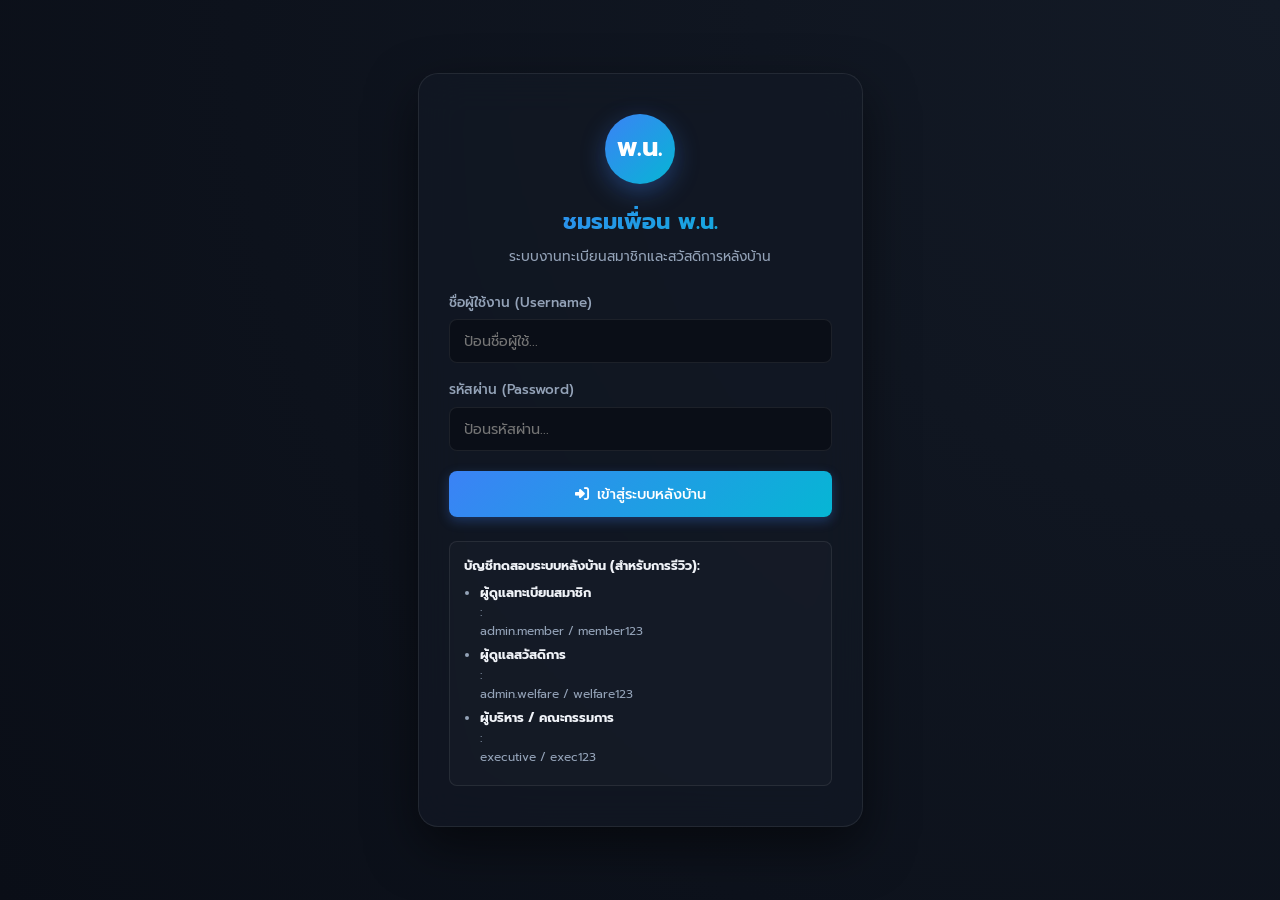
==== bncc_club_standalone.html @ 290a59bb "feat: เพิ่มไฟล์ HTML ระบบเดี่ยวแบบมัดรวมเบ็ดเสร็จ (bncc_club_standalone.html)" ====
<!DOCTYPE html>
<html lang="th">
<head>
    <meta charset="UTF-8">
    <meta name="viewport" content="width=device-width, initial-scale=1.0">
    <title>ระบบทะเบียนสมาชิกและสวัสดิการ - ชมรมเพื่อน พ.น.</title>
    <meta name="description" content="ระบบจัดการข้อมูลสมาชิก อาจารย์ การชำระค่าบำรุง และสวัสดิการกลาง ชมรมเพื่อน พ.น.">
    <!-- FontAwesome Icons -->
    <link rel="stylesheet" href="https://cdnjs.cloudflare.com/ajax/libs/font-awesome/6.4.0/css/all.min.css">
    <!-- CSS ของระบบ -->
    <style>
/* css/style.css */
/* ระบบการตกแต่งสไตล์สไตล์ Premium Dark-Theme (Glassmorphism) สำหรับชมรมเพื่อน พ.น. */

@import url('https://fonts.googleapis.com/css2?family=Outfit:wght@300;400;500;600;700&family=Prompt:wght@200;300;400;500;600;700&display=swap');

:root {
    /* จานสีหลัก */
    --bg-primary: #0a0e17;
    --bg-secondary: #131a26;
    --bg-tertiary: #1b2433;
    --bg-card: rgba(22, 30, 46, 0.7);
    --bg-card-hover: rgba(29, 40, 61, 0.85);
    
    --border-color: rgba(255, 255, 255, 0.08);
    --border-color-hover: rgba(255, 255, 255, 0.15);
    
    --text-primary: #f0f3f8;
    --text-secondary: #94a3b8;
    --text-muted: #64748b;
    
    --accent-blue: #3b82f6;
    --accent-cyan: #06b6d4;
    --accent-indigo: #6366f1;
    --accent-gradient: linear-gradient(135deg, #3b82f6 0%, #06b6d4 100%);
    
    /* สีของสถานะ */
    --status-active: #10b981;        /* เขียวเข้ม */
    --status-new: #06b6d4;           /* ฟ้าคราม */
    --status-grace: #f59e0b;          /* เหลืองส้ม */
    --status-suspended: #ef4444;      /* ส้มแดง */
    --status-terminated: #7f1d1d;     /* แดงเข้ม */
    --status-deceased: #6b7280;       /* เทา */
    
    /* ค่าพื้นฐาน */
    --sidebar-width: 260px;
    --header-height: 70px;
    --border-radius-sm: 8px;
    --border-radius-md: 14px;
    --border-radius-lg: 20px;
    --transition-speed: 0.25s;
    --box-shadow: 0 8px 32px 0 rgba(0, 0, 0, 0.37);
}

* {
    margin: 0;
    padding: 0;
    box-sizing: border-box;
}

body {
    font-family: 'Prompt', 'Outfit', -apple-system, BlinkMacSystemFont, "Segoe UI", Roboto, sans-serif;
    background-color: var(--bg-primary);
    color: var(--text-primary);
    min-height: 100vh;
    overflow-x: hidden;
    line-height: 1.6;
}

/* Scrollbar Styling */
::-webkit-scrollbar {
    width: 8px;
    height: 8px;
}
::-webkit-scrollbar-track {
    background: var(--bg-primary);
}
::-webkit-scrollbar-thumb {
    background: var(--bg-tertiary);
    border-radius: 4px;
}
::-webkit-scrollbar-thumb:hover {
    background: var(--accent-blue);
}

/* โครงสร้างเลย์เอาต์หลัก */
.app-container {
    display: flex;
    min-height: 100vh;
}

/* Sidebar แถบเมนูด้านซ้าย */
.sidebar {
    width: var(--sidebar-width);
    background-color: var(--bg-secondary);
    border-right: 1px solid var(--border-color);
    display: flex;
    flex-direction: column;
    position: fixed;
    height: 100vh;
    z-index: 100;
    transition: transform var(--transition-speed);
}

.sidebar-brand {
    padding: 24px 20px;
    display: flex;
    align-items: center;
    gap: 12px;
    border-bottom: 1px solid var(--border-color);
}

.sidebar-logo {
    width: 40px;
    height: 40px;
    background: var(--accent-gradient);
    border-radius: 50%;
    display: flex;
    align-items: center;
    justify-content: center;
    font-weight: bold;
    color: white;
    font-size: 1.2rem;
    box-shadow: 0 4px 12px rgba(59, 130, 246, 0.4);
}

.brand-text h2 {
    font-size: 1.1rem;
    font-weight: 700;
    background: var(--accent-gradient);
    -webkit-background-clip: text;
    -webkit-text-fill-color: transparent;
    letter-spacing: 0.5px;
}

.brand-text p {
    font-size: 0.75rem;
    color: var(--text-muted);
}

.sidebar-menu {
    list-style: none;
    padding: 20px 12px;
    display: flex;
    flex-direction: column;
    gap: 6px;
    flex-grow: 1;
    overflow-y: auto;
}

.menu-item a {
    display: flex;
    align-items: center;
    gap: 12px;
    padding: 12px 16px;
    color: var(--text-secondary);
    text-decoration: none;
    border-radius: var(--border-radius-sm);
    font-weight: 400;
    font-size: 0.95rem;
    transition: all var(--transition-speed);
}

.menu-item a:hover, .menu-item.active a {
    color: var(--text-primary);
    background-color: var(--bg-tertiary);
}

.menu-item.active a {
    background: rgba(59, 130, 246, 0.15);
    border-left: 4px solid var(--accent-blue);
    padding-left: 12px;
}

.menu-item i {
    font-size: 1.1rem;
    width: 20px;
    text-align: center;
}

/* ส่วนแสดงบทบาทผู้ใช้งานใน Sidebar */
.sidebar-user {
    padding: 20px;
    border-top: 1px solid var(--border-color);
    background-color: rgba(0, 0, 0, 0.15);
}

.user-role-badge {
    display: inline-block;
    padding: 4px 10px;
    border-radius: 20px;
    font-size: 0.75rem;
    font-weight: 600;
    background-color: var(--accent-indigo);
    color: white;
    margin-bottom: 8px;
}

.user-name {
    font-size: 0.85rem;
    font-weight: 500;
    color: var(--text-primary);
}

/* พื้นที่แสดงเนื้อหาหลักทางขวา */
.main-content {
    margin-left: var(--sidebar-width);
    flex-grow: 1;
    min-height: 100vh;
    display: flex;
    flex-direction: column;
    width: calc(100% - var(--sidebar-width));
}

/* Header แถบด้านบน */
.main-header {
    height: var(--header-height);
    background-color: rgba(19, 26, 38, 0.8);
    backdrop-filter: blur(12px);
    border-bottom: 1px solid var(--border-color);
    display: flex;
    align-items: center;
    justify-content: space-between;
    padding: 0 30px;
    position: sticky;
    top: 0;
    z-index: 90;
}

.header-title h1 {
    font-size: 1.3rem;
    font-weight: 600;
    color: var(--text-primary);
}

/* แถบควบคุมระบบสำหรับจำลองสถานการณ์ */
.header-controls {
    display: flex;
    align-items: center;
    gap: 16px;
}

.role-selector-wrapper, .date-traveler-wrapper {
    display: flex;
    align-items: center;
    gap: 8px;
    background-color: var(--bg-tertiary);
    padding: 6px 12px;
    border-radius: var(--border-radius-sm);
    border: 1px solid var(--border-color);
}

.role-selector-wrapper label, .date-traveler-wrapper label {
    font-size: 0.75rem;
    color: var(--text-secondary);
    font-weight: 500;
}

.select-role, .input-date {
    background-color: var(--bg-secondary);
    color: var(--text-primary);
    border: 1px solid var(--border-color);
    padding: 4px 8px;
    border-radius: 4px;
    font-family: inherit;
    font-size: 0.8rem;
    outline: none;
    cursor: pointer;
}

.select-role:focus, .input-date:focus {
    border-color: var(--accent-blue);
}

/* พื้นที่ส่วนงานหลัก (Dashboard, รายชื่อสมาชิก ฯลฯ) */
.content-wrapper {
    padding: 30px;
    flex-grow: 1;
    overflow-y: auto;
}

/* การซ่อน/แสดงหน้าแบบ SPA */
.page-view {
    display: none;
    animation: fadeIn 0.4s ease-out;
}

.page-view.active {
    display: block;
}

@keyframes fadeIn {
    from { opacity: 0; transform: translateY(8px); }
    to { opacity: 1; transform: translateY(0); }
}

/* ==========================================================================
   หน้า DASHBOARD & ตัวชี้วัดสำคัญ (STATS CARDS)
   ========================================================================== */
.stats-grid {
    display: grid;
    grid-template-columns: repeat(auto-fit, minmax(220px, 1fr));
    gap: 20px;
    margin-bottom: 30px;
}

.stat-card {
    background: var(--bg-card);
    border: 1px solid var(--border-color);
    border-radius: var(--border-radius-md);
    padding: 20px;
    display: flex;
    align-items: center;
    gap: 20px;
    transition: all var(--transition-speed);
}

.stat-card:hover {
    transform: translateY(-4px);
    border-color: var(--border-color-hover);
    background: var(--bg-card-hover);
    box-shadow: var(--box-shadow);
}

.stat-icon {
    width: 50px;
    height: 50px;
    border-radius: 12px;
    display: flex;
    align-items: center;
    justify-content: center;
    font-size: 1.5rem;
    color: white;
}

.stat-icon.blue { background: rgba(59, 130, 246, 0.2); color: var(--accent-blue); border: 1px solid rgba(59, 130, 246, 0.4); }
.stat-icon.green { background: rgba(16, 185, 129, 0.2); color: var(--status-active); border: 1px solid rgba(16, 185, 129, 0.4); }
.stat-icon.yellow { background: rgba(245, 158, 11, 0.2); color: var(--status-grace); border: 1px solid rgba(245, 158, 11, 0.4); }
.stat-icon.red { background: rgba(239, 68, 68, 0.2); color: var(--status-suspended); border: 1px solid rgba(239, 68, 68, 0.4); }
.stat-icon.purple { background: rgba(99, 102, 241, 0.2); color: var(--accent-indigo); border: 1px solid rgba(99, 102, 241, 0.4); }

.stat-info h3 {
    font-size: 0.85rem;
    color: var(--text-secondary);
    font-weight: 500;
}

.stat-number {
    font-size: 1.8rem;
    font-weight: 700;
    color: var(--text-primary);
    margin-top: 4px;
}

/* Dashboard Charts & Grid */
.dashboard-grid {
    display: grid;
    grid-template-columns: 2fr 1fr;
    gap: 30px;
    margin-bottom: 30px;
}

@media (max-width: 1024px) {
    .dashboard-grid {
        grid-template-columns: 1fr;
    }
}

.panel {
    background: var(--bg-card);
    border: 1px solid var(--border-color);
    border-radius: var(--border-radius-md);
    padding: 24px;
    position: relative;
    box-shadow: 0 4px 20px rgba(0,0,0,0.1);
}

.panel-header {
    display: flex;
    align-items: center;
    justify-content: space-between;
    margin-bottom: 20px;
    border-bottom: 1px solid var(--border-color);
    padding-bottom: 12px;
}

.panel-title {
    font-size: 1.1rem;
    font-weight: 600;
    color: var(--text-primary);
    display: flex;
    align-items: center;
    gap: 8px;
}

/* กราฟ SVG หรือแกลเลอรีความเคลื่อนไหวล่าสุด */
.chart-container {
    height: 250px;
    position: relative;
    display: flex;
    align-items: center;
    justify-content: center;
}

.alert-list {
    display: flex;
    flex-direction: column;
    gap: 12px;
}

.alert-item {
    background-color: var(--bg-tertiary);
    border-left: 4px solid var(--accent-blue);
    padding: 12px 16px;
    border-radius: 0 var(--border-radius-sm) var(--border-radius-sm) 0;
    display: flex;
    align-items: center;
    justify-content: space-between;
}

.alert-item.warning { border-left-color: var(--status-grace); }
.alert-item.danger { border-left-color: var(--status-suspended); }
.alert-item.success { border-left-color: var(--status-active); }

.alert-text h4 {
    font-size: 0.85rem;
    font-weight: 600;
    color: var(--text-primary);
}

.alert-text p {
    font-size: 0.75rem;
    color: var(--text-secondary);
}

.alert-action-btn {
    background-color: rgba(255, 255, 255, 0.05);
    border: 1px solid var(--border-color);
    color: var(--text-primary);
    padding: 4px 8px;
    border-radius: 4px;
    font-size: 0.75rem;
    cursor: pointer;
    transition: all 0.2s;
}

.alert-action-btn:hover {
    background-color: var(--accent-blue);
    border-color: var(--accent-blue);
}

/* ==========================================================================
   ตาราง รายการข้อมูลสมาชิก/อาจารย์ (DIRECTORY & GRID)
   ========================================================================== */
.action-bar {
    display: flex;
    align-items: center;
    justify-content: space-between;
    margin-bottom: 24px;
    gap: 16px;
    flex-wrap: wrap;
}

.search-filters {
    display: flex;
    align-items: center;
    gap: 12px;
    flex-grow: 1;
    max-width: 800px;
    flex-wrap: wrap;
}

.search-input-wrapper {
    position: relative;
    flex-grow: 1;
    min-width: 200px;
}

.search-input-wrapper i {
    position: absolute;
    left: 12px;
    top: 50%;
    transform: translateY(-50%);
    color: var(--text-muted);
}

.input-search {
    width: 100%;
    background-color: var(--bg-secondary);
    border: 1px solid var(--border-color);
    border-radius: var(--border-radius-sm);
    padding: 10px 12px 10px 36px;
    color: var(--text-primary);
    font-family: inherit;
    font-size: 0.9rem;
    outline: none;
    transition: border-color 0.2s;
}

.input-search:focus {
    border-color: var(--accent-blue);
}

.filter-select {
    background-color: var(--bg-secondary);
    border: 1px solid var(--border-color);
    border-radius: var(--border-radius-sm);
    padding: 10px 16px;
    color: var(--text-primary);
    font-family: inherit;
    font-size: 0.9rem;
    outline: none;
    cursor: pointer;
}

.filter-select:focus {
    border-color: var(--accent-blue);
}

.btn {
    display: inline-flex;
    align-items: center;
    gap: 8px;
    padding: 10px 20px;
    border-radius: var(--border-radius-sm);
    font-weight: 500;
    font-size: 0.9rem;
    border: none;
    cursor: pointer;
    transition: all 0.2s;
    font-family: inherit;
}

.btn-primary {
    background: var(--accent-gradient);
    color: white;
    box-shadow: 0 4px 12px rgba(59, 130, 246, 0.3);
}

.btn-primary:hover {
    transform: translateY(-2px);
    box-shadow: 0 6px 16px rgba(59, 130, 246, 0.45);
}

.btn-secondary {
    background-color: var(--bg-tertiary);
    color: var(--text-primary);
    border: 1px solid var(--border-color);
}

.btn-secondary:hover {
    background-color: rgba(255, 255, 255, 0.05);
    border-color: var(--border-color-hover);
}

.btn-success {
    background-color: var(--status-active);
    color: white;
}

.btn-success:hover {
    background-color: #059669;
}

/* สไตล์ตาราง (TABLE) */
.table-responsive {
    width: 100%;
    overflow-x: auto;
    background: var(--bg-card);
    border: 1px solid var(--border-color);
    border-radius: var(--border-radius-md);
}

.custom-table {
    width: 100%;
    border-collapse: collapse;
    text-align: left;
    font-size: 0.9rem;
}

.custom-table th {
    background-color: rgba(255, 255, 255, 0.02);
    border-bottom: 1.5px solid var(--border-color);
    padding: 14px 18px;
    font-weight: 600;
    color: var(--text-secondary);
}

.custom-table td {
    padding: 14px 18px;
    border-bottom: 1px solid var(--border-color);
    color: var(--text-primary);
    vertical-align: middle;
}

.custom-table tr:last-child td {
    border-bottom: none;
}

.custom-table tbody tr:hover {
    background-color: rgba(255, 255, 255, 0.02);
}

/* การตกแต่งสถานะของสมาชิก */
.badge {
    display: inline-flex;
    align-items: center;
    padding: 4px 12px;
    border-radius: 20px;
    font-size: 0.75rem;
    font-weight: 600;
}

.badge-active { background-color: rgba(16, 185, 129, 0.15); color: var(--status-active); border: 1px solid rgba(16, 185, 129, 0.3); }
.badge-active-new { background-color: rgba(6, 182, 212, 0.15); color: var(--status-new); border: 1px solid rgba(6, 182, 212, 0.3); }
.badge-grace { background-color: rgba(245, 158, 11, 0.15); color: var(--status-grace); border: 1px solid rgba(245, 158, 11, 0.3); }
.badge-suspended { background-color: rgba(239, 68, 68, 0.15); color: var(--status-suspended); border: 1px solid rgba(239, 68, 68, 0.3); }
.badge-terminated { background-color: rgba(127, 29, 29, 0.2); color: #fca5a5; border: 1px solid rgba(127, 29, 29, 0.4); }
.badge-deceased { background-color: rgba(107, 114, 128, 0.15); color: var(--status-deceased); border: 1px solid rgba(107, 114, 128, 0.3); }

/* รูปประจำตัวสมาชิก (Avatar) */
.member-avatar {
    width: 42px;
    height: 42px;
    border-radius: 50%;
    object-fit: cover;
    background-color: var(--bg-tertiary);
    border: 1px solid var(--border-color);
}

.avatar-placeholder {
    width: 42px;
    height: 42px;
    border-radius: 50%;
    background-color: var(--bg-tertiary);
    border: 1px solid var(--border-color);
    display: flex;
    align-items: center;
    justify-content: center;
    font-weight: bold;
    color: var(--accent-blue);
    font-size: 0.9rem;
}

.actions-cell {
    display: flex;
    gap: 8px;
}

.icon-btn {
    width: 32px;
    height: 32px;
    border-radius: 5px;
    border: 1px solid var(--border-color);
    background-color: var(--bg-tertiary);
    color: var(--text-primary);
    display: flex;
    align-items: center;
    justify-content: center;
    cursor: pointer;
    transition: all 0.2s;
}

.icon-btn:hover {
    background-color: var(--accent-blue);
    border-color: var(--accent-blue);
    color: white;
}

.icon-btn.delete:hover {
    background-color: var(--status-suspended);
    border-color: var(--status-suspended);
}

/* ==========================================================================
   ฟอร์มป้อนข้อมูล & ป๊อปอัพโมดอล (MODAL)
   ========================================================================== */
.modal-backdrop {
    position: fixed;
    top: 0;
    left: 0;
    width: 100%;
    height: 100%;
    background-color: rgba(0, 0, 0, 0.7);
    backdrop-filter: blur(4px);
    z-index: 1000;
    display: flex;
    align-items: center;
    justify-content: center;
    opacity: 0;
    pointer-events: none;
    transition: opacity 0.3s ease;
}

.modal-backdrop.show {
    opacity: 1;
    pointer-events: auto;
}

.modal-content {
    background-color: var(--bg-secondary);
    border: 1px solid var(--border-color);
    border-radius: var(--border-radius-lg);
    width: 100%;
    max-width: 680px;
    max-height: 90vh;
    overflow-y: auto;
    box-shadow: var(--box-shadow);
    transform: scale(0.9);
    transition: transform 0.3s cubic-bezier(0.34, 1.56, 0.64, 1);
}

.modal-backdrop.show .modal-content {
    transform: scale(1);
}

.modal-header {
    padding: 20px 24px;
    border-bottom: 1px solid var(--border-color);
    display: flex;
    align-items: center;
    justify-content: space-between;
}

.modal-header h3 {
    font-size: 1.15rem;
    font-weight: 600;
}

.modal-close {
    background: none;
    border: none;
    color: var(--text-secondary);
    font-size: 1.3rem;
    cursor: pointer;
    transition: color 0.2s;
}

.modal-close:hover {
    color: var(--text-primary);
}

.modal-body {
    padding: 24px;
}

.modal-footer {
    padding: 16px 24px;
    border-top: 1px solid var(--border-color);
    display: flex;
    justify-content: flex-end;
    gap: 12px;
}

/* สไตล์ระบบฟอร์ม (FORM GROUP) */
.form-grid {
    display: grid;
    grid-template-columns: repeat(2, 1fr);
    gap: 16px;
}

@media (max-width: 580px) {
    .form-grid {
        grid-template-columns: 1fr;
    }
}

.form-group {
    margin-bottom: 16px;
}

.form-group.full-width {
    grid-column: span 2;
}

@media (max-width: 580px) {
    .form-group.full-width {
        grid-column: span 1;
    }
}

.form-group label {
    display: block;
    font-size: 0.85rem;
    color: var(--text-secondary);
    margin-bottom: 6px;
    font-weight: 500;
}

.form-group label span {
    color: #ef4444;
}

.form-control {
    width: 100%;
    background-color: var(--bg-primary);
    border: 1px solid var(--border-color);
    border-radius: var(--border-radius-sm);
    padding: 10px 14px;
    color: var(--text-primary);
    font-family: inherit;
    font-size: 0.9rem;
    outline: none;
    transition: all 0.2s;
}

.form-control:focus {
    border-color: var(--accent-blue);
    box-shadow: 0 0 0 2px rgba(59, 130, 246, 0.25);
}

.form-control:disabled {
    background-color: rgba(255, 255, 255, 0.02);
    color: var(--text-muted);
    cursor: not-allowed;
}

/* ส่วนจำลองอัปโหลดรูปภาพ */
.photo-uploader {
    display: flex;
    align-items: center;
    gap: 16px;
    background-color: var(--bg-primary);
    border: 1px dashed var(--border-color);
    padding: 12px;
    border-radius: var(--border-radius-sm);
}

.photo-preview-box {
    width: 60px;
    height: 60px;
    border-radius: 8px;
    overflow: hidden;
    background-color: var(--bg-tertiary);
    border: 1px solid var(--border-color);
}

.photo-preview-box img {
    width: 100%;
    height: 100%;
    object-fit: cover;
}

.photo-preview-box i {
    display: flex;
    align-items: center;
    justify-content: center;
    height: 100%;
    color: var(--text-muted);
    font-size: 1.5rem;
}

/* ==========================================================================
   รายละเอียดสมาชิก (MEMBER DETAILS) & หน้าจัดการค่าบำรุง / สวัสดิการ
   ========================================================================== */
.profile-layout {
    display: grid;
    grid-template-columns: 1fr 2fr;
    gap: 30px;
}

@media (max-width: 768px) {
    .profile-layout {
        grid-template-columns: 1fr;
    }
}

.profile-sidebar {
    display: flex;
    flex-direction: column;
    align-items: center;
    text-align: center;
}

.profile-photo {
    width: 150px;
    height: 150px;
    border-radius: 50%;
    object-fit: cover;
    border: 4px solid var(--bg-tertiary);
    box-shadow: var(--box-shadow);
    margin-bottom: 20px;
}

.profile-photo-placeholder {
    width: 150px;
    height: 150px;
    border-radius: 50%;
    background: var(--bg-tertiary);
    border: 4px solid var(--bg-secondary);
    display: flex;
    align-items: center;
    justify-content: center;
    font-size: 3.5rem;
    font-weight: 700;
    color: var(--accent-blue);
    margin-bottom: 20px;
    box-shadow: var(--box-shadow);
}

.profile-name {
    font-size: 1.3rem;
    font-weight: 600;
    margin-bottom: 6px;
}

.profile-id {
    font-size: 0.85rem;
    color: var(--text-secondary);
    margin-bottom: 12px;
}

.detail-section {
    margin-bottom: 24px;
}

.detail-section-title {
    font-size: 0.95rem;
    font-weight: 600;
    color: var(--accent-blue);
    border-bottom: 1px solid var(--border-color);
    padding-bottom: 6px;
    margin-bottom: 14px;
}

.detail-grid {
    display: grid;
    grid-template-columns: repeat(2, 1fr);
    gap: 16px 24px;
}

@media (max-width: 480px) {
    .detail-grid {
        grid-template-columns: 1fr;
    }
}

.detail-item h4 {
    font-size: 0.8rem;
    color: var(--text-secondary);
    font-weight: 500;
    margin-bottom: 2px;
}

.detail-item p {
    font-size: 0.95rem;
    color: var(--text-primary);
}

/* ส่วนตัวเลือกตรวจสอบสิทธิ์สวัสดิการ (Real-time Checker Box) */
.eligibility-checker-box {
    background-color: rgba(59, 130, 246, 0.05);
    border: 1px solid rgba(59, 130, 246, 0.2);
    border-radius: var(--border-radius-md);
    padding: 20px;
    margin-top: 16px;
}

.checker-status-display {
    display: flex;
    align-items: center;
    gap: 12px;
    padding: 12px;
    border-radius: var(--border-radius-sm);
    margin-top: 14px;
    font-weight: 500;
}

.checker-status-display.eligible {
    background-color: rgba(16, 185, 129, 0.1);
    border: 1px solid rgba(16, 185, 129, 0.2);
    color: var(--status-active);
}

.checker-status-display.ineligible {
    background-color: rgba(239, 68, 68, 0.1);
    border: 1px solid rgba(239, 68, 68, 0.2);
    color: #fca5a5;
}

/* ==========================================================================
   แท็บหน้าจอและเครื่องพิมพ์ (TABS & PRINT STYLE)
   ========================================================================== */
.report-tabs {
    display: flex;
    gap: 10px;
    margin-bottom: 20px;
    border-bottom: 1px solid var(--border-color);
    padding-bottom: 8px;
}

.report-tab-btn {
    background: none;
    border: none;
    padding: 10px 20px;
    color: var(--text-secondary);
    font-family: inherit;
    font-weight: 500;
    cursor: pointer;
    border-bottom: 3px solid transparent;
    transition: all 0.2s;
}

.report-tab-btn:hover, .report-tab-btn.active {
    color: var(--text-primary);
}

.report-tab-btn.active {
    border-bottom-color: var(--accent-blue);
}

/* ส่วนตัวอย่างหน้ารายงานที่พร้อมพิมพ์ */
.report-preview-panel {
    background-color: white;
    color: #1e293b;
    border-radius: var(--border-radius-md);
    padding: 40px;
    margin-top: 20px;
    box-shadow: var(--box-shadow);
    display: none;
}

.report-preview-panel.show {
    display: block;
}

.report-header-print {
    text-align: center;
    margin-bottom: 30px;
    display: none;
}

.print-table {
    width: 100%;
    border-collapse: collapse;
    margin-top: 20px;
}

.print-table th {
    background-color: #f1f5f9;
    border: 1px solid #cbd5e1;
    color: #0f172a;
    padding: 10px;
    font-size: 0.85rem;
}

.print-table td {
    border: 1px solid #cbd5e1;
    color: #334155;
    padding: 10px;
    font-size: 0.85rem;
}

/* โลโก้ และข้อมูลผู้จัดการเอกสารการสแกน */
.db-actions-grid {
    display: grid;
    grid-template-columns: repeat(auto-fit, minmax(300px, 1fr));
    gap: 20px;
}

/* CSS สำหรับการพิมพ์รายงาน */
@media print {
    body {
        background-color: white !important;
        color: black !important;
    }
    
    .sidebar, .main-header, .action-bar, .report-tabs, .btn, .no-print {
        display: none !important;
    }
    
    .main-content {
        margin-left: 0 !important;
        width: 100% !important;
    }
    
    .content-wrapper {
        padding: 0 !important;
    }
    
    .report-preview-panel {
        display: block !important;
        box-shadow: none !important;
        padding: 0 !important;
        background: transparent !important;
    }
    
    .report-header-print {
        display: block !important;
    }
    
    .print-table th {
        background-color: #f1f5f9 !important;
        -webkit-print-color-adjust: exact;
        print-color-adjust: exact;
    }
}

/* ==========================================================================
   หน้าจอเข้าสู่ระบบหลัก (LOGIN OVERLAY STYLING)
   ========================================================================== */
.login-overlay {
    position: fixed;
    top: 0;
    left: 0;
    width: 100%;
    height: 100%;
    background: radial-gradient(circle at top right, #131a26, #0a0e17);
    display: flex;
    align-items: center;
    justify-content: center;
    z-index: 9999;
    padding: 20px;
    transition: opacity 0.3s ease;
}

.login-card {
    background: rgba(19, 26, 38, 0.65);
    backdrop-filter: blur(20px);
    -webkit-backdrop-filter: blur(20px);
    border: 1px solid rgba(255, 255, 255, 0.08);
    border-radius: var(--border-radius-lg);
    width: 100%;
    max-width: 445px;
    padding: 40px 30px;
    box-shadow: 0 20px 50px rgba(0, 0, 0, 0.5);
    text-align: center;
}

.login-logo {
    width: 70px;
    height: 70px;
    background: var(--accent-gradient);
    border-radius: 50%;
    display: flex;
    align-items: center;
    justify-content: center;
    font-weight: 700;
    color: white;
    font-size: 1.6rem;
    margin: 0 auto 20px auto;
    box-shadow: 0 8px 24px rgba(59, 130, 246, 0.35);
}

.login-card h2 {
    font-size: 1.4rem;
    font-weight: 700;
    margin-bottom: 6px;
    background: var(--accent-gradient);
    -webkit-background-clip: text;
    -webkit-text-fill-color: transparent;
}

.login-card p {
    font-size: 0.85rem;
    color: var(--text-secondary);
    margin-bottom: 24px;
}

.login-info-box {
    background: rgba(255, 255, 255, 0.02);
    border: 1px solid var(--border-color);
    border-radius: var(--border-radius-sm);
    padding: 14px;
    text-align: left;
    color: var(--text-secondary);
}

.login-info-box strong {
    font-size: 0.8rem;
    color: var(--text-primary);
    display: block;
}

.login-info-box ul {
    margin-top: 6px;
}

.login-info-box li {
    font-size: 0.75rem;
    margin-bottom: 4px;
}


</style>
</head>
<body>
    <!-- หน้าจอ Login แบบ Glassmorphism -->
    <div id="login-screen" class="login-overlay">
        <div class="login-card">
            <div class="login-logo">พ.น.</div>
            <h2>ชมรมเพื่อน พ.น.</h2>
            <p>ระบบงานทะเบียนสมาชิกและสวัสดิการหลังบ้าน</p>
            
            <form id="login-form">
                <div class="form-group" style="text-align: left;">
                    <label for="login-username">ชื่อผู้ใช้งาน (Username)</label>
                    <input type="text" id="login-username" class="form-control" placeholder="ป้อนชื่อผู้ใช้..." required>
                </div>
                <div class="form-group" style="text-align: left; margin-bottom: 20px;">
                    <label for="login-password">รหัสผ่าน (Password)</label>
                    <input type="password" id="login-password" class="form-control" placeholder="ป้อนรหัสผ่าน..." required>
                </div>
                <button type="submit" class="btn btn-primary" style="width: 100%; justify-content: center; padding: 12px;">
                    <i class="fa-solid fa-right-to-bracket"></i> เข้าสู่ระบบหลังบ้าน
                </button>
            </form>
            
            <div class="login-info-box" style="margin-top: 24px;">
                <strong>บัญชีทดสอบระบบหลังบ้าน (สำหรับการรีวิว):</strong>
                <ul style="padding-left:16px; margin-top:6px; font-size:0.75rem;">
                    <li><strong>ผู้ดูแลทะเบียนสมาชิก</strong>:<br>admin.member / member123</li>
                    <li><strong>ผู้ดูแลสวัสดิการ</strong>:<br>admin.welfare / welfare123</li>
                    <li><strong>ผู้บริหาร / คณะกรรมการ</strong>:<br>executive / exec123</li>
                </ul>
            </div>
        </div>
    </div>

    <!-- ส่วนเนื้อหาแอปหลัก (ซ่อนไว้ก่อน Login สำเร็จ) -->
    <div class="app-container" style="display: none;">
        <!-- แถบเมนูด้านซ้าย (Sidebar) -->
        <aside class="sidebar">
            <div class="sidebar-brand">
                <div class="sidebar-logo">พ.น.</div>
                <div class="brand-text">
                    <h2>เพื่อน พ.น.</h2>
                    <p>สวัสดิการ & ทะเบียนสมาชิก</p>
                </div>
            </div>
            
            <ul class="sidebar-menu">
                <li class="menu-item active" data-view="dashboard">
                    <a href="#dashboard"><i class="fa-solid fa-chart-pie"></i><span>แผงควบคุม (Dashboard)</span></a>
                </li>
                <li class="menu-item" data-view="members">
                    <a href="#members"><i class="fa-solid fa-users"></i><span>ทะเบียนสมาชิก</span></a>
                </li>
                <li class="menu-item" data-view="teachers">
                    <a href="#teachers"><i class="fa-solid fa-chalkboard-user"></i><span>ทะเบียนอาจารย์</span></a>
                </li>
                <li class="menu-item" data-view="fees">
                    <a href="#fees"><i class="fa-solid fa-hand-holding-dollar"></i><span>ระบบค่าบำรุงสมาชิก</span></a>
                </li>
                <li class="menu-item" data-view="welfare">
                    <a href="#welfare"><i class="fa-solid fa-heart-pulse"></i><span>ระบบสวัสดิการ</span></a>
                </li>
                <li class="menu-item" data-view="reports">
                    <a href="#reports"><i class="fa-solid fa-file-invoice-dollar"></i><span>รายงานประจำปี/พิมพ์</span></a>
                </li>
                <li class="menu-item" data-view="settings">
                    <a href="#settings"><i class="fa-solid fa-database"></i><span>ตั้งค่า & จัดการข้อมูล</span></a>
                </li>
            </ul>
            
            <!-- ส่วนแสดงบทบาทผู้ใช้งานใน Sidebar -->
            <div class="sidebar-user">
                <div class="user-role-badge" id="sidebar-role-badge">ผู้ดูแลทะเบียนสมาชิก</div>
                <div class="user-name" id="sidebar-user-name">คุณนารี ทะเบียนดี</div>
                <button id="btn-logout" class="btn" style="width: 100%; margin-top: 10px; padding: 6px; font-size: 0.75rem; justify-content: center; background: rgba(239, 68, 68, 0.15); border: 1px solid rgba(239, 68, 68, 0.3); color: #fca5a5; cursor: pointer; border-radius: 4px; display: inline-flex; align-items: center; gap: 6px; font-family: inherit;">
                    <i class="fa-solid fa-right-from-bracket"></i> ออกจากระบบ
                </button>
            </div>
        </aside>

        <!-- พื้นที่ส่วนเนื้อหาหลักทางขวา (Main Content) -->
        <main class="main-content">
            <!-- Header แถบด้านบน -->
            <header class="main-header">
                <div class="header-title">
                    <h1 id="header-view-title">แผงควบคุม (Dashboard)</h1>
                </div>
                
                <!-- แถบควบคุมสถานการณ์จำลองสำหรับการสาธิต -->
                <div class="header-controls">
                    <!-- จำลองปฏิทินย้อนเวลา/ข้ามเวลา -->
                    <div class="date-traveler-wrapper">
                        <label for="system-date-input"><i class="fa-solid fa-clock-rotate-left"></i> วันที่จำลอง:</label>
                        <input type="date" id="system-date-input" class="input-date" value="2026-06-22">
                    </div>
                    
                    <!-- เครื่องมือสลับบทบาท -->
                    <div class="role-selector-wrapper">
                        <label for="user-role-select"><i class="fa-solid fa-user-gear"></i> สิทธิ์ผู้ใช้:</label>
                        <select id="user-role-select" class="select-role">
                            <option value="member_admin">ผู้ดูแลทะเบียนสมาชิก</option>
                            <option value="welfare_admin">ผู้ดูแลสวัสดิการ</option>
                            <option value="executive">ผู้บริหาร/คณะกรรมการ</option>
                        </select>
                    </div>
                </div>
            </header>

            <!-- พื้นที่แสดงหน้าจอต่างๆ (Page Content Area) -->
            <div class="content-wrapper">
                
                <!-- ==================== หน้า 1: DASHBOARD ==================== -->
                <div id="view-dashboard" class="page-view active">
                    <!-- การ์ดตัวชี้วัดสรุปผล -->
                    <div class="stats-grid">
                        <div class="stat-card">
                            <div class="stat-icon blue"><i class="fa-solid fa-users"></i></div>
                            <div class="stat-info">
                                <h3>สมาชิกทั้งหมด</h3>
                                <div class="stat-number" id="stat-total-members">0</div>
                            </div>
                        </div>
                        <div class="stat-card">
                            <div class="stat-icon green"><i class="fa-solid fa-user-check"></i></div>
                            <div class="stat-info">
                                <h3>สมาชิกสถานะปกติ (Active)</h3>
                                <div class="stat-number" id="stat-active-members">0</div>
                            </div>
                        </div>
                        <div class="stat-card">
                            <div class="stat-icon yellow"><i class="fa-solid fa-user-clock"></i></div>
                            <div class="stat-info">
                                <h3>ค้างชำระ/Grace Period</h3>
                                <div class="stat-number" id="stat-grace-members">0</div>
                            </div>
                        </div>
                        <div class="stat-card">
                            <div class="stat-icon red"><i class="fa-solid fa-user-slash"></i></div>
                            <div class="stat-info">
                                <h3>ระงับสิทธิ์/สิ้นสภาพ</h3>
                                <div class="stat-number" id="stat-suspended-members">0</div>
                            </div>
                        </div>
                        <div class="stat-card">
                            <div class="stat-icon purple"><i class="fa-solid fa-hand-holding-heart"></i></div>
                            <div class="stat-info">
                                <h3>ยอดสวัสดิการสะสม (บาท)</h3>
                                <div class="stat-number" id="stat-total-welfare">0</div>
                            </div>
                        </div>
                    </div>

                    <div class="dashboard-grid">
                        <!-- ส่วนแสดงกราฟสถานะและการสรุปยอดเงินชำระค่าบำรุง -->
                        <div class="panel">
                            <div class="panel-header">
                                <h3 class="panel-title"><i class="fa-solid fa-chart-simple"></i> สถิติสมาชิกและโครงสร้างสมาคม</h3>
                            </div>
                            <div class="chart-container">
                                <!-- ใช้ภาพวาด SVG เอนจินสร้างแผนภูมิวงกลมแบบไดนามิก -->
                                <svg width="250" height="250" viewBox="0 0 250 250" id="dashboard-pie-chart" style="transform: rotate(-90deg); border-radius: 50%;">
                                    <!-- Dynamic elements will be inserted by JS -->
                                </svg>
                                <div style="margin-left: 20px; display: flex; flex-direction: column; gap: 8px; font-size: 0.85rem;" id="pie-chart-legend">
                                    <!-- Legend elements will be inserted by JS -->
                                </div>
                            </div>
                        </div>

                        <!-- แผงรายงานแจ้งเตือนเรื่องด่วนที่ระบบตรวจสอบพบ -->
                        <div class="panel">
                            <div class="panel-header">
                                <h3 class="panel-title"><i class="fa-solid fa-bell"></i> รายการแจ้งเตือนจากระบบอัตโนมัติ</h3>
                            </div>
                            <div class="alert-list" id="dashboard-alerts">
                                <!-- Alerts will be dynamically rendered here -->
                            </div>
                        </div>
                    </div>
                </div>

                <!-- ==================== หน้า 2: ทะเบียนสมาชิก ==================== -->
                <div id="view-members" class="page-view">
                    <div class="action-bar">
                        <div class="search-filters">
                            <div class="search-input-wrapper">
                                <i class="fa-solid fa-magnifying-glass"></i>
                                <input type="text" id="member-search-input" class="input-search" placeholder="ค้นหาโดย ชื่อ, นามสกุล, รหัสสมาชิก, หรือรุ่น...">
                            </div>
                            <select id="member-filter-status" class="filter-select">
                                <option value="all">ทุกสถานะสมาชิก</option>
                                <option value="active">Active</option>
                                <option value="active_new">Active New (สมาชิกใหม่)</option>
                                <option value="grace_period">Active (Grace Period)</option>
                                <option value="suspended">Suspended (ระงับสิทธิ์ชั่วคราว)</option>
                                <option value="terminated">Terminated (สิ้นสภาพสมาชิก)</option>
                                <option value="deceased">Deceased (ถึงแก่กรรม)</option>
                            </select>
                            <select id="member-filter-gen" class="filter-select">
                                <option value="all">ทุกรุ่นการศึกษา</option>
                                <!-- รุ่นจะแสดงตามที่มีข้อมูลสมาชิกจริง -->
                            </select>
                        </div>
                        <button class="btn btn-primary" id="btn-add-member" style="display: none;">
                            <i class="fa-solid fa-user-plus"></i> เพิ่มสมาชิกใหม่
                        </button>
                    </div>

                    <div class="table-responsive">
                        <table class="custom-table" id="members-table">
                            <thead>
                                <tr>
                                    <th>รูปถ่าย</th>
                                    <th>รหัสสมาชิก</th>
                                    <th>ชื่อ-นามสกุล (ชื่อเล่น)</th>
                                    <th>รุ่น พ.น.</th>
                                    <th>วันที่สมัคร</th>
                                    <th>วันครบต่ออายุ</th>
                                    <th>สถานะระบบ</th>
                                    <th>จัดการข้อมูล</th>
                                </tr>
                            </thead>
                            <tbody id="members-table-body">
                                <!-- ข้อมูลสมาชิกจะแสดงตรงนี้โดย JS -->
                            </tbody>
                        </table>
                    </div>
                </div>

                <!-- ==================== หน้า 3: ทะเบียนอาจารย์ ==================== -->
                <div id="view-teachers" class="page-view">
                    <div class="action-bar">
                        <div class="search-filters">
                            <div class="search-input-wrapper">
                                <i class="fa-solid fa-magnifying-glass"></i>
                                <input type="text" id="teacher-search-input" class="input-search" placeholder="ค้นหาชื่ออาจารย์...">
                            </div>
                            <select id="teacher-filter-status" class="filter-select">
                                <option value="all">ทุกสถานะ</option>
                                <option value="teaching">ปัจจุบันยังสอน</option>
                                <option value="retired">เกษียณอายุ</option>
                                <option value="deceased">ถึงแก่กรรม</option>
                            </select>
                        </div>
                        <button class="btn btn-primary" id="btn-add-teacher" style="display: none;">
                            <i class="fa-solid fa-plus"></i> เพิ่มข้อมูลอาจารย์
                        </button>
                    </div>

                    <div class="table-responsive">
                        <table class="custom-table" id="teachers-table">
                            <thead>
                                <tr>
                                    <th>รหัสอาจารย์</th>
                                    <th>ชื่อ-นามสกุล</th>
                                    <th>เบอร์โทรศัพท์</th>
                                    <th>ที่อยู่ติดต่อ</th>
                                    <th>สถานะ</th>
                                    <th>บันทึกเพิ่มเติม</th>
                                    <th>จัดการข้อมูล</th>
                                </tr>
                            </thead>
                            <tbody id="teachers-table-body">
                                <!-- ข้อมูลอาจารย์จะแสดงตรงนี้โดย JS -->
                            </tbody>
                        </table>
                    </div>
                </div>

                <!-- ==================== หน้า 4: ระบบชำระค่าบำรุงสมาชิก ==================== -->
                <div id="view-fees" class="page-view">
                    <div class="dashboard-grid" style="margin-bottom: 24px; grid-template-columns: 1fr 1fr;">
                        <div class="panel">
                            <div class="panel-header">
                                <h3 class="panel-title"><i class="fa-solid fa-circle-exclamation text-yellow"></i> สมาชิกค้างชำระค่าบำรุงประจำปี</h3>
                            </div>
                            <p style="font-size: 0.85rem; color: var(--text-secondary); margin-bottom: 12px;">รายชื่อสมาชิกที่เลยกำหนดรอบการต่ออายุ (ค้างชำระตั้งแต่ 1 วันขึ้นไป)</p>
                            <div style="max-height: 250px; overflow-y: auto;">
                                <table class="custom-table" style="font-size: 0.8rem;" id="unpaid-members-table">
                                    <thead>
                                        <tr>
                                            <th>รหัส</th>
                                            <th>ชื่อ-นามสกุล</th>
                                            <th>ครบกำหนดชำระ</th>
                                            <th>เกินกำหนด (วัน)</th>
                                            <th>การดำเนินการ</th>
                                        </tr>
                                    </thead>
                                    <tbody id="unpaid-members-body">
                                        <!-- ข้อมูลสมาชิกค้างชำระแสดงโดย JS -->
                                    </tbody>
                                </table>
                            </div>
                        </div>

                        <div class="panel">
                            <div class="panel-header">
                                <h3 class="panel-title"><i class="fa-solid fa-receipt"></i> ประวัติการชำระเงินล่าสุด</h3>
                            </div>
                            <p style="font-size: 0.85rem; color: var(--text-secondary); margin-bottom: 12px;">รายการชำระค่าบำรุงของสมาชิกในฐานข้อมูล</p>
                            <div style="max-height: 250px; overflow-y: auto;">
                                <table class="custom-table" style="font-size: 0.8rem;" id="payment-logs-table">
                                    <thead>
                                        <tr>
                                            <th>วันที่ชำระ</th>
                                            <th>รหัสสมาชิก</th>
                                            <th>ชื่อ-นามสกุล</th>
                                            <th>ปีงวดชำระ</th>
                                            <th>จำนวนเงิน</th>
                                            <th>ผู้บันทึก</th>
                                        </tr>
                                    </thead>
                                    <tbody id="payment-logs-body">
                                        <!-- ประวัติการชำระเงินแสดงโดย JS -->
                                    </tbody>
                                </table>
                            </div>
                        </div>
                    </div>

                    <!-- แผงการค้นหาสำหรับชำระเงินด่วน -->
                    <div class="panel">
                        <div class="panel-header">
                            <h3 class="panel-title"><i class="fa-solid fa-money-bill-transfer"></i> ค้นหาสมาชิกด่วนเพื่อทำรายการชำระเงิน</h3>
                        </div>
                        <div class="search-filters" style="margin-bottom: 16px;">
                            <div class="search-input-wrapper">
                                <i class="fa-solid fa-magnifying-glass"></i>
                                <input type="text" id="fee-member-search" class="input-search" placeholder="ค้นหาโดย ชื่อ, นามสกุล หรือ รหัสสมาชิกเพื่อบันทึกการชำระเงิน...">
                            </div>
                        </div>
                        <div class="table-responsive">
                            <table class="custom-table" id="fee-quick-pay-table">
                                <thead>
                                    <tr>
                                        <th>รหัสสมาชิก</th>
                                        <th>ชื่อ-นามสกุล</th>
                                        <th>รุ่น พ.น.</th>
                                        <th>วันชำระล่าสุด</th>
                                        <th>วันครบกำหนดต่ออายุ</th>
                                        <th>สถานะปัจจุบัน</th>
                                        <th>การดำเนินการ</th>
                                    </tr>
                                </thead>
                                <tbody id="fee-quick-pay-body">
                                    <!-- สมาชิกสำหรับการกดจ่ายเงินด่วนจะแสดงที่นี่ -->
                                </tbody>
                            </table>
                        </div>
                    </div>
                </div>

                <!-- ==================== หน้า 5: ระบบสวัสดิการสมาชิกและอาจารย์ ==================== -->
                <div id="view-welfare" class="page-view">
                    <!-- การจดทะเบียนสวัสดิการใหม่ -->
                    <div class="panel" style="margin-bottom: 30px;" id="welfare-claim-form-panel">
                        <div class="panel-header">
                            <h3 class="panel-title"><i class="fa-solid fa-heart-circle-plus"></i> บันทึกขออนุมัติจ่ายเงินสวัสดิการ (ทำเบิก)</h3>
                        </div>
                        
                        <!-- 1. ค้นหาและระบุผู้รับผลประโยชน์ -->
                        <div class="form-grid" style="margin-bottom: 20px;">
                            <div class="form-group">
                                <label for="welfare-search-recipient">1. ค้นหาผู้รับสวัสดิการ (สมาชิก / อาจารย์) <span>*</span></label>
                                <div class="search-input-wrapper" style="width: 100%;">
                                    <i class="fa-solid fa-magnifying-glass"></i>
                                    <input type="text" id="welfare-search-recipient" class="form-control" style="padding-left:36px;" placeholder="ป้อนชื่อสมาชิก หรือ อาจารย์เพื่อเลือกเบิกสวัสดิการ...">
                                </div>
                                <div id="welfare-search-results" style="display:none; position:absolute; z-index:99; background:var(--bg-tertiary); border:1px solid var(--border-color); width:calc(50% - 30px); max-height:180px; overflow-y:auto; border-radius:4px; box-shadow: var(--box-shadow);">
                                    <!-- ผลการค้นหาจะแสดงที่นี่เพื่อให้กดเลือก -->
                                </div>
                            </div>
                            
                            <!-- แสดงข้อมูลผู้เบิกสวัสดิการที่เลือกแล้ว -->
                            <div class="form-group">
                                <label>ข้อมูลผู้มีสิทธิ์ที่เลือก</label>
                                <div id="selected-recipient-card" style="background:var(--bg-tertiary); border:1px solid var(--border-color); padding:10px 16px; border-radius:var(--border-radius-sm); font-size:0.85rem; min-height:60px;">
                                    <span style="color:var(--text-muted);">ยังไม่ได้เลือกผู้ขอรับสวัสดิการ</span>
                                </div>
                            </div>
                        </div>

                        <!-- กล่องตรวจสอบสิทธิ์และสถานะการเคลมอัตโนมัติ (Welfare Engine Verification) -->
                        <div id="welfare-verification-panel" class="eligibility-checker-box" style="display:none; margin-bottom: 20px;">
                            <h4 style="font-size:0.9rem; font-weight:600;"><i class="fa-solid fa-shield-halved"></i> ผลการประเมินสิทธิ์และตรวจสอบประวัติจากระบบอัตโนมัติ:</h4>
                            
                            <div class="form-grid" style="margin-top: 12px; font-size: 0.85rem;">
                                <div class="form-group">
                                    <label for="welfare-type-select">2. เลือกประเภทสวัสดิการ <span>*</span></label>
                                    <select id="welfare-type-select" class="form-control">
                                        <!-- โหลดตัวเลือกตามประเภท สมาชิก/อาจารย์ -->
                                    </select>
                                </div>
                                <div class="form-group">
                                    <label>ตรวจสอบประวัติปฏิทินปีก่อนหน้า & วงเงินที่ใช้ได้</label>
                                    <div id="welfare-history-check-info" style="color:var(--text-secondary); margin-top:8px;">
                                        กรุณาเลือกประเภทสวัสดิการเพื่อตรวจสอบสิทธิ์
                                    </div>
                                </div>
                            </div>

                            <div id="welfare-verdict-display" class="checker-status-display">
                                <!-- ผลการประเมินอนุมัติสิทธิ์ (อนุมัติ / ไม่อนุมัติ) จะแสดงที่นี่ -->
                            </div>
                        </div>

                        <!-- 2. ใส่จำนวนเงินและยืนยันประวัติการทำเบิก -->
                        <div id="welfare-input-fields" style="display:none;">
                            <form id="welfare-claim-form">
                                <div class="form-grid">
                                    <div class="form-group">
                                        <label for="welfare-amount-input">จำนวนเงินทำเบิกจ่าย (บาท) <span>*</span></label>
                                        <input type="number" id="welfare-amount-input" class="form-control" required min="1" placeholder="ระบุจำนวนเงินที่ต้องการขอเบิก...">
                                        <small id="welfare-amount-hint" style="color:var(--accent-cyan); display:block; margin-top:4px; font-size:0.75rem;"></small>
                                    </div>
                                    <div class="form-group">
                                        <label for="welfare-claim-date">วันที่ยื่นเรื่อง / วันเกิดเหตุ <span>*</span></label>
                                        <input type="date" id="welfare-claim-date" class="form-control" required>
                                    </div>
                                    <div class="form-group full-width">
                                        <label for="welfare-details-input">รายละเอียดเพิ่มเติม / หมายเหตุภัยพิบัติหรือสาเหตุเจ็บป่วย <span>*</span></label>
                                        <textarea id="welfare-details-input" class="form-control" rows="2" required placeholder="เช่น พักรักษาตัวจากโรค... ณ โรงพยาบาล... หรือ บิดาถึงแก่กรรม ณ วัด..."></textarea>
                                    </div>
                                </div>
                                <div style="display:flex; justify-content:flex-end; gap:12px; margin-top:10px;">
                                    <button type="button" class="btn btn-secondary" id="welfare-form-cancel">ยกเลิก</button>
                                    <button type="submit" class="btn btn-success" id="welfare-form-submit">อนุมัติจ่ายและบันทึกรายการ</button>
                                </div>
                            </form>
                        </div>
                    </div>

                    <!-- รายการประวัติสวัสดิการที่ได้รับการจ่ายแล้วทั้งหมด -->
                    <div class="panel">
                        <div class="panel-header">
                            <h3 class="panel-title"><i class="fa-solid fa-clock-rotate-left"></i> ประวัติการเบิกจ่ายสวัสดิการทั้งหมด</h3>
                        </div>
                        <div class="search-filters" style="margin-bottom: 16px;">
                            <div class="search-input-wrapper">
                                <i class="fa-solid fa-magnifying-glass"></i>
                                <input type="text" id="welfare-log-search" class="input-search" placeholder="ค้นหาชื่อผู้ได้รับสวัสดิการในประวัติ...">
                            </div>
                            <select id="welfare-filter-type" class="filter-select">
                                <option value="all">ทุกประเภทสวัสดิการ</option>
                                <option value="member_deceased">สมาชิกถึงแก่กรรม</option>
                                <option value="family_deceased">ครอบครัวถึงแก่กรรม</option>
                                <option value="member_medical">สมาชิกเยี่ยมไข้</option>
                                <option value="teacher_deceased">อาจารย์ถึงแก่กรรม</option>
                                <option value="teacher_medical">อาจารย์เยี่ยมไข้</option>
                            </select>
                        </div>
                        <div class="table-responsive">
                            <table class="custom-table" id="welfare-logs-table">
                                <thead>
                                    <tr>
                                        <th>วันที่เบิกจ่าย</th>
                                        <th>ผู้รับสวัสดิการ</th>
                                        <th>ประเภทผู้รับ</th>
                                        <th>ประเภทสวัสดิการ</th>
                                        <th>จำนวนเงินที่จ่าย (บาท)</th>
                                        <th>รายละเอียด / เหตุผล</th>
                                        <th>ผู้ดำเนินการ</th>
                                        <th class="no-print">การจัดการ</th>
                                    </tr>
                                </thead>
                                <tbody id="welfare-logs-body">
                                    <!-- ข้อมูลประวัติการจ่ายสวัสดิการจะแสดงโดย JS -->
                                </tbody>
                            </table>
                        </div>
                    </div>
                </div>

                <!-- ==================== หน้า 6: รายงานประจำเดือน/ปี (PRINT/EXPORT) ==================== -->
                <div id="view-reports" class="page-view">
                    <div class="report-tabs no-print">
                        <button class="report-tab-btn active" data-report="member_registry">รายงานทะเบียนสมาชิก</button>
                        <button class="report-tab-btn" data-report="teacher_registry">รายงานทะเบียนอาจารย์</button>
                        <button class="report-tab-btn" data-report="maintenance_fees">รายงานค่าบำรุงประจำปี</button>
                        <button class="report-tab-btn" data-report="welfare_summary">รายงานการจ่ายสวัสดิการ</button>
                    </div>

                    <div class="action-bar no-print">
                        <div class="search-filters" id="report-controls-container">
                            <!-- ตัวกรองรายงานแบบเลือกจะปรับแต่งตามแท็บรายงานที่คลิกอยู่ -->
                        </div>
                        <button class="btn btn-primary" onclick="window.print();">
                            <i class="fa-solid fa-print"></i> พิมพ์รายงานนี้ (Print/PDF)
                        </button>
                    </div>

                    <!-- พื้นที่ตัวอย่างรายงานสำหรับการพิมพ์ (Report Print Preview Area) -->
                    <div class="report-preview-panel show" id="report-print-area">
                        <!-- โครงสร้างหัวข้อรายงานสำหรับสั่งพิมพ์ -->
                        <div class="report-header-print">
                            <h2 style="font-weight:700; font-size:1.4rem;">ชมรมเพื่อน พ.น. (ระบบงานทะเบียนและสวัสดิการ)</h2>
                            <h3 id="report-print-title" style="font-weight:600; font-size:1.15rem; margin-top:5px;">รายงานสรุปข้อมูลสมาชิก</h3>
                            <p style="font-size:0.8rem; color:#64748b; margin-top:4px;">วันที่พิมพ์ข้อมูลเอกสาร: <span id="report-print-date">22 มิถุนายน 2569</span></p>
                        </div>
                        
                        <!-- ตารางแสดงข้อมูลจริงที่จะถูกแสดงผลตามฟิลเตอร์รายงานและสั่งพิมพ์ได้ทันที -->
                        <div id="report-preview-content">
                            <!-- Dynamic report tables go here -->
                        </div>
                    </div>
                </div>

                <!-- ==================== หน้า 7: หน้าตั้งค่าและจัดการข้อมูล ==================== -->
                <div id="view-settings" class="page-view">
                    <div class="db-actions-grid">
                        <!-- ส่วนของระบบ Google Cloud Sync Integration (จำลองตามข้อ 5 เทคโนโลยีที่ใช้) -->
                        <div class="panel">
                            <div class="panel-header">
                                <h3 class="panel-title"><i class="fa-brands fa-google-drive text-blue"></i> การเชื่อมโยง Google Sheets / Cloud API</h3>
                            </div>
                            <p style="font-size: 0.85rem; color: var(--text-secondary); margin-bottom: 16px;">
                                ระบบสถาปัตยกรรมทำงานบนคลาวด์โดยมี <strong>Google Sheets เป็นฐานข้อมูลหลัก</strong> และประมวลผลผ่าน Apps Script คุณสามารถคัดลอกไฟล์สำรองข้อมูลดิบ (JSON Database) ไปทดสอบหรืออัปเดตเข้าระบบฐานข้อมูลคลาวด์ได้ที่นี่
                            </p>
                            
                            <div class="form-group">
                                <label for="db-raw-json">ฐานข้อมูลดิบในปัจจุบัน (RAW JSON Database)</label>
                                <textarea id="db-raw-json" class="form-control" style="font-family: monospace; font-size:0.75rem; background-color:var(--bg-primary);" rows="10" readonly></textarea>
                            </div>
                            
                            <div style="display:flex; gap:10px; flex-wrap:wrap; margin-top:12px;">
                                <button class="btn btn-secondary" id="btn-export-db">
                                    <i class="fa-solid fa-file-export"></i> ส่งออกข้อมูลดิบ
                                </button>
                                <button class="btn btn-secondary" id="btn-import-db">
                                    <i class="fa-solid fa-file-import"></i> นำเข้าข้อมูลดิบ (จาก JSON)
                                </button>
                                <button class="btn btn-secondary" id="btn-reset-db" style="background-color:rgba(239, 68, 68, 0.1); border-color:rgba(239, 68, 68, 0.2); color:#fca5a5;">
                                    <i class="fa-solid fa-trash-arrow-up"></i> ล้างข้อมูลกลับเป็นค่าเริ่มต้น
                                </button>
                            </div>
                        </div>

                        <!-- คำแนะนำสถาปัตยกรรมการต่อเข้าระบบ Google Sheets (Developer Guide) -->
                        <div class="panel">
                            <div class="panel-header">
                                <h3 class="panel-title"><i class="fa-solid fa-code"></i> สรุปขั้นตอนสำหรับผู้พัฒนาระบบ (Developer Info)</h3>
                            </div>
                            <div style="font-size:0.85rem; color:var(--text-secondary); display:flex; flex-direction:column; gap:12px;">
                                <p>
                                    ในระบบการใช้งานจริง คุณสามารถผูกฟังก์ชัน JavaScript เหล่านี้ไปยัง Google Apps Script (GAS) โดยใช้ Web App API:
                                </p>
                                <ol style="padding-left:18px; display:flex; flex-direction:column; gap:6px;">
                                    <li>นำเข้าไลบรารีสคริปต์นี้ไปยังโครงการ Google Apps Script</li>
                                    <li>เขียนฟังก์ชัน <code>doGet(e)</code> และ <code>doPost(e)</code> เพื่อเปิด API endpoint บน Google Cloud</li>
                                    <li>เชื่อมโยงตารางข้อมูลของ Google Sheets กับ JSON ในเครื่องของเบราว์เซอร์ โดยการเขียนคำสั่งอ่าน-เขียนข้อมูลเซลล์ของชีต เช่น <code>SpreadsheetApp.getActiveSpreadsheet().getSheetByName("members")</code></li>
                                    <li>ระบบทะเบียนสมาชิกและสวัสดิการนี้จะส่งคำขอ fetch ไปยังปลายทาง GAS เพื่อให้ผู้ใช้งานทุกคนเข้าข้อมูลพร้อมกันเรียลไทม์</li>
                                </ol>
                                <div style="background:var(--bg-primary); padding:10px; border-radius:6px; border:1px solid var(--border-color); font-size:0.75rem;">
                                    <strong style="color:var(--accent-cyan);"><i class="fa-solid fa-lightbulb"></i> ข้อดีของการทำงานบน Cloud (Serverless):</strong><br>
                                    ไม่ต้องจัดเตรียมเซิร์ฟเวอร์, ประหยัดค่าใช้จ่าย, มีประวัติการทำงานย้อนหลังผ่าน Google Drive, และบำรุงรักษาโดยคณะกรรมการได้ง่ายด้วยตนเอง
                                </div>
                            </div>
                        </div>
                    </div>
                </div>

            </div>
        </main>
    </div>

    <!-- ==========================================================================
       ป๊อปอัพฟอร์มแก้ไขข้อมูลและดูรายละเอียด (MODALS & POPUPS)
       ========================================================================== -->

    <!-- 1. โมดอลเพิ่ม/แก้ไขสมาชิก (Member Add/Edit Modal) -->
    <div id="modal-member-form" class="modal-backdrop">
        <div class="modal-content">
            <div class="modal-header">
                <h3 id="member-modal-title">เพิ่มสมาชิกใหม่</h3>
                <button class="modal-close" onclick="closeModal('modal-member-form')">&times;</button>
            </div>
            <form id="member-form">
                <input type="hidden" id="member-form-id-hidden">
                <input type="hidden" id="member-form-mode" value="add"> <!-- add หรือ edit -->
                
                <div class="modal-body">
                    <div class="form-grid">
                        <div class="form-group full-width">
                            <label>รูปถ่ายสมาชิก</label>
                            <div class="photo-uploader">
                                <div class="photo-preview-box" id="member-photo-preview">
                                    <i class="fa-solid fa-user"></i>
                                </div>
                                <div style="flex-grow: 1;">
                                    <input type="file" id="member-photo-input" accept="image/*" class="form-control" style="font-size:0.75rem;">
                                    <small style="color:var(--text-muted); display:block; margin-top:4px;">เลือกไฟล์รูปถ่ายขนาดสี่เหลี่ยมจตุรัส (ระบบจะบันทึกเป็น Base64)</small>
                                </div>
                            </div>
                        </div>
                        
                        <div class="form-group">
                            <label for="member-input-id">รหัสสมาชิก <span>*</span></label>
                            <input type="text" id="member-input-id" class="form-control" required placeholder="เช่น M69003 (M + รุ่น + ลำดับ)">
                        </div>
                        <div class="form-group">
                            <label for="member-input-gen">รุ่น พ.น. <span>*</span></label>
                            <input type="number" id="member-input-gen" class="form-control" required min="1" max="150" placeholder="เช่น 69">
                        </div>
                        
                        <div class="form-group">
                            <label for="member-input-name">ชื่อ-นามสกุล <span>*</span></label>
                            <input type="text" id="member-input-name" class="form-control" required placeholder="นาย/นาง/นางสาว...">
                        </div>
                        <div class="form-group">
                            <label for="member-input-nickname">ชื่อเล่น <span>*</span></label>
                            <input type="text" id="member-input-nickname" class="form-control" required placeholder="ชื่อเรียกเล่น...">
                        </div>
                        
                        <div class="form-group">
                            <label for="member-input-apply-date">วันที่สมัครเข้าชมรม <span>*</span></label>
                            <input type="date" id="member-input-apply-date" class="form-control" required>
                        </div>
                        <div class="form-group">
                            <label for="member-input-birth-date">วัน/เดือน/ปี เกิด <span>*</span></label>
                            <input type="date" id="member-input-birth-date" class="form-control" required>
                        </div>
                        
                        <div class="form-group">
                            <label for="member-input-phone">เบอร์โทรศัพท์ <span>*</span></label>
                            <input type="text" id="member-input-phone" class="form-control" required placeholder="เช่น 081-234-5678">
                        </div>
                        <div class="form-group">
                            <label for="member-input-line">Line ID</label>
                            <input type="text" id="member-input-line" class="form-control" placeholder="ไอดีไลน์...">
                        </div>
                        
                        <div class="form-group">
                            <label for="member-input-facebook">Facebook</label>
                            <input type="text" id="member-input-facebook" class="form-control" placeholder="ชื่อเฟซบุ๊ก...">
                        </div>
                        <div class="form-group">
                            <label for="member-input-occupation">อาชีพปัจจุบัน</label>
                            <input type="text" id="member-input-occupation" class="form-control" placeholder="ระบุอาชีพปัจจุบัน...">
                        </div>
                        
                        <div class="form-group full-width">
                            <label for="member-input-address">ที่อยู่ปัจจุบันสำหรับการจัดส่งเอกสาร</label>
                            <textarea id="member-input-address" class="form-control" rows="2" placeholder="เลขที่ ถนน แขวง เขต จังหวัด รหัสไปรษณีย์..."></textarea>
                        </div>

                        <!-- รายละเอียดการศึกษา -->
                        <div class="form-group">
                            <label for="member-input-edu-faculty">คณะ / สาขาวิชาที่เรียน</label>
                            <input type="text" id="member-input-edu-faculty" class="form-control" placeholder="เช่น คณะวิศวกรรมศาสตร์ สาขาคอมพิวเตอร์">
                        </div>
                        <div class="form-group">
                            <label for="member-input-last-payment">วันที่จ่ายค่าบำรุงล่าสุด <span>*</span></label>
                            <input type="date" id="member-input-last-payment" class="form-control" required>
                        </div>
                        
                        <!-- ผู้ติดต่อกรณีฉุกเฉิน -->
                        <div class="form-group">
                            <label for="member-input-emergency-name">ชื่อผู้ติดต่อกรณีฉุกเฉิน <span>*</span></label>
                            <input type="text" id="member-input-emergency-name" class="form-control" required placeholder="ชื่อ-นามสกุล...">
                        </div>
                        <div class="form-group">
                            <label for="member-input-emergency-rel">ความสัมพันธ์ <span>*</span></label>
                            <input type="text" id="member-input-emergency-rel" class="form-control" required placeholder="เช่น บิดา, มารดา, บุตร, คู่สมรส">
                        </div>
                        <div class="form-group">
                            <label for="member-input-emergency-phone">เบอร์ติดต่อกรณีฉุกเฉิน <span>*</span></label>
                            <input type="text" id="member-input-emergency-phone" class="form-control" required placeholder="เบอร์โทรศัพท์...">
                        </div>
                        
                        <div class="form-group" style="display:flex; align-items:center; margin-top:28px;">
                            <label style="display:flex; align-items:center; gap:8px; cursor:pointer;">
                                <input type="checkbox" id="member-input-reapplied" style="width:18px; height:18px;">
                                <span>เป็นสมาชิกสมัครใหม่หลังสิ้นสภาพ (เงื่อนไขรอสิทธิ์ 30 วัน)</span>
                            </label>
                        </div>
                    </div>
                </div>
                <div class="modal-footer">
                    <button type="button" class="btn btn-secondary" onclick="closeModal('modal-member-form')">ยกเลิก</button>
                    <button type="submit" class="btn btn-primary">บันทึกข้อมูล</button>
                </div>
            </form>
        </div>
    </div>

    <!-- 2. โมดอลเพิ่ม/แก้ไขอาจารย์ (Teacher Add/Edit Modal) -->
    <div id="modal-teacher-form" class="modal-backdrop">
        <div class="modal-content">
            <div class="modal-header">
                <h3 id="teacher-modal-title">เพิ่มข้อมูลอาจารย์</h3>
                <button class="modal-close" onclick="closeModal('modal-teacher-form')">&times;</button>
            </div>
            <form id="teacher-form">
                <input type="hidden" id="teacher-form-id-hidden">
                <input type="hidden" id="teacher-form-mode" value="add">
                
                <div class="modal-body">
                    <div class="form-grid">
                        <div class="form-group">
                            <label for="teacher-input-id">รหัสอาจารย์ <span>*</span></label>
                            <input type="text" id="teacher-input-id" class="form-control" required placeholder="เช่น T004">
                        </div>
                        <div class="form-group">
                            <label for="teacher-input-name">ชื่อ-นามสกุล <span>*</span></label>
                            <input type="text" id="teacher-input-name" class="form-control" required placeholder="ชื่อ-นามสกุลของอาจารย์...">
                        </div>
                        <div class="form-group">
                            <label for="teacher-input-phone">เบอร์โทรศัพท์</label>
                            <input type="text" id="teacher-input-phone" class="form-control" placeholder="เบอร์โทรศัพท์ของอาจารย์...">
                        </div>
                        <div class="form-group">
                            <label for="teacher-input-status">สถานะอาจารย์ <span>*</span></label>
                            <select id="teacher-input-status" class="form-control" required>
                                <option value="teaching">ปัจจุบันยังสอน</option>
                                <option value="retired">เกษียณอายุ</option>
                                <option value="deceased">ถึงแก่กรรม</option>
                            </select>
                        </div>
                        <div class="form-group full-width">
                            <label for="teacher-input-address">ที่อยู่สำหรับติดต่อ</label>
                            <textarea id="teacher-input-address" class="form-control" rows="2" placeholder="ที่อยู่ติดต่ออาจารย์..."></textarea>
                        </div>
                        <div class="form-group full-width">
                            <label for="teacher-input-notes">บันทึกเพิ่มเติม / หมายเหตุ</label>
                            <textarea id="teacher-input-notes" class="form-control" rows="2" placeholder="ประวัติย่อหรือบันทึกเพิ่มเติม..."></textarea>
                        </div>
                    </div>
                </div>
                <div class="modal-footer">
                    <button type="button" class="btn btn-secondary" onclick="closeModal('modal-teacher-form')">ยกเลิก</button>
                    <button type="submit" class="btn btn-primary">บันทึกข้อมูล</button>
                </div>
            </form>
        </div>
    </div>

    <!-- 3. โมดอลดูรายละเอียดสมาชิกครบถ้วน (Member Detail View Modal) -->
    <div id="modal-member-detail" class="modal-backdrop">
        <div class="modal-content" style="max-width: 750px;">
            <div class="modal-header">
                <h3>ข้อมูลทะเบียนสมาชิกโดยละเอียด</h3>
                <button class="modal-close" onclick="closeModal('modal-member-detail')">&times;</button>
            </div>
            <div class="modal-body">
                <div class="profile-layout">
                    <div class="profile-sidebar">
                        <div id="detail-photo-container">
                            <!-- จะแสดงรูปภาพหรือตัวอักษรย่อโดย JS -->
                        </div>
                        <h2 class="profile-name" id="detail-display-name">สมชาย รักดี</h2>
                        <p class="profile-id" id="detail-display-id">M69001</p>
                        <div id="detail-display-status-badge">
                            <!-- Badge สถานะจะแสดงโดย JS -->
                        </div>
                        
                        <!-- ปุ่มด่วนทำบันทึกชำระค่าบำรุง -->
                        <div style="margin-top:20px; width:100%; display:flex; flex-direction:column; gap:8px;" class="no-print">
                            <button class="btn btn-success" id="btn-detail-pay-fee" style="width:100%; justify-content:center;">
                                <i class="fa-solid fa-money-bill-wave"></i> จ่ายค่าบำรุง (300 บาท)
                            </button>
                            <button class="btn btn-secondary" id="btn-detail-edit-info" style="width:100%; justify-content:center;">
                                <i class="fa-solid fa-user-gear"></i> แก้ไขข้อมูลสมาชิก
                            </button>
                        </div>
                    </div>
                    
                    <div class="profile-details-content">
                        <!-- หมวดหมู่: ข้อมูลส่วนตัว -->
                        <div class="detail-section">
                            <h3 class="detail-section-title">ข้อมูลส่วนตัวทั่วไป</h3>
                            <div class="detail-grid">
                                <div class="detail-item">
                                    <h4>ชื่อเล่น</h4>
                                    <p id="detail-val-nickname">-</p>
                                </div>
                                <div class="detail-item">
                                    <h4>วัน/เดือน/ปีเกิด (อายุ)</h4>
                                    <p id="detail-val-birth">-</p>
                                </div>
                                <div class="detail-item">
                                    <h4>เบอร์โทรศัพท์</h4>
                                    <p id="detail-val-phone">-</p>
                                </div>
                                <div class="detail-item">
                                    <h4>รุ่นการศึกษา (รุ่น พ.น.)</h4>
                                    <p id="detail-val-gen">-</p>
                                </div>
                                <div class="detail-item">
                                    <h4>Line ID</h4>
                                    <p id="detail-val-line">-</p>
                                </div>
                                <div class="detail-item">
                                    <h4>Facebook</h4>
                                    <p id="detail-val-facebook">-</p>
                                </div>
                                <div class="detail-item full-width" style="grid-column: span 2;">
                                    <h4>ที่อยู่ปัจจุบัน</h4>
                                    <p id="detail-val-address">-</p>
                                </div>
                                <div class="detail-item">
                                    <h4>การศึกษา (คณะ/สาขา)</h4>
                                    <p id="detail-val-education">-</p>
                                </div>
                                <div class="detail-item">
                                    <h4>อาชีพปัจจุบัน</h4>
                                    <p id="detail-val-occupation">-</p>
                                </div>
                            </div>
                        </div>

                        <!-- หมวดหมู่: ข้อมูลการเงินสมาชิกภาพ -->
                        <div class="detail-section">
                            <h3 class="detail-section-title">ข้อมูลรอบสมาชิกภาพและสิทธิ์สวัสดิการ</h3>
                            <div class="detail-grid">
                                <div class="detail-item">
                                    <h4>วันที่สมัครสมาชิก</h4>
                                    <p id="detail-val-apply-date">-</p>
                                </div>
                                <div class="detail-item">
                                    <h4>วันที่จ่ายค่าบำรุงล่าสุด</h4>
                                    <p id="detail-val-last-payment">-</p>
                                </div>
                                <div class="detail-item">
                                    <h4>วันหมดอายุสมาชิกภาพ/ครบต่ออายุ</h4>
                                    <p id="detail-val-renewal-date" style="font-weight:600; color:var(--status-grace);">-</p>
                                </div>
                                <div class="detail-item">
                                    <h4>จำนวนวันเกินกำหนดชำระ (Overdue)</h4>
                                    <p id="detail-val-overdue-days">-</p>
                                </div>
                                <div class="detail-item full-width" style="grid-column: span 2; background:rgba(255,255,255,0.02); padding:10px; border-radius:6px; border:1px solid var(--border-color);">
                                    <h4 style="color:var(--accent-cyan); font-weight:600;">ความเห็นสิทธิ์สวัสดิการของระบบ:</h4>
                                    <p id="detail-val-eligibility-reason" style="font-size:0.85rem; margin-top:2px;">-</p>
                                </div>
                            </div>
                        </div>

                        <!-- หมวดหมู่: ผู้ติดต่อกรณีฉุกเฉิน -->
                        <div class="detail-section">
                            <h3 class="detail-section-title">ข้อมูลผู้ติดต่อกรณีฉุกเฉิน</h3>
                            <div class="detail-grid">
                                <div class="detail-item">
                                    <h4>ชื่อผู้ติดต่อ</h4>
                                    <p id="detail-val-emergency-name">-</p>
                                </div>
                                <div class="detail-item">
                                    <h4>ความสัมพันธ์</h4>
                                    <p id="detail-val-emergency-rel">-</p>
                                </div>
                                <div class="detail-item">
                                    <h4>เบอร์โทรศัพท์ติดต่อฉุกเฉิน</h4>
                                    <p id="detail-val-emergency-phone">-</p>
                                </div>
                            </div>
                        </div>
                    </div>
                </div>
            </div>
            <div class="modal-footer">
                <button class="btn btn-secondary" onclick="closeModal('modal-member-detail')">ปิดหน้าต่าง</button>
            </div>
        </div>
    </div>

    <!-- 4. โมดอลยืนยันบันทึกการชำระเงิน (Confirm Payment Modal) -->
    <div id="modal-confirm-payment" class="modal-backdrop">
        <div class="modal-content" style="max-width: 450px;">
            <div class="modal-header">
                <h3>บันทึกชำระค่าบำรุงประจำปี</h3>
                <button class="modal-close" onclick="closeModal('modal-confirm-payment')">&times;</button>
            </div>
            <form id="payment-confirm-form">
                <input type="hidden" id="payment-form-member-id">
                <div class="modal-body">
                    <p style="margin-bottom: 12px;">คุณกำลังจะทำรายการบันทึกการชำระเงินค่าบำรุงสมาชิก:</p>
                    <div style="background:var(--bg-tertiary); border:1px solid var(--border-color); padding:14px; border-radius:var(--border-radius-sm); margin-bottom:16px;">
                        <h4 id="payment-confirm-member-name" style="font-weight:600; font-size:1rem;">นายสมชาย รักดี</h4>
                        <p id="payment-confirm-member-id-display" style="font-size:0.8rem; color:var(--text-secondary); margin-top:2px;">รหัสสมาชิก: M69001</p>
                        <p id="payment-confirm-current-renewal" style="font-size:0.8rem; color:var(--text-secondary); margin-top:2px;">รอบต่ออายุเดิม: 2026-06-20</p>
                    </div>
                    
                    <div class="form-group">
                        <label for="payment-input-amount">จำนวนเงินค่าบำรุง (บาท)</label>
                        <input type="number" id="payment-input-amount" class="form-control" value="300" readonly disabled>
                    </div>
                    
                    <div class="form-grid" style="grid-template-columns:1fr 1fr;">
                        <div class="form-group">
                            <label for="payment-input-date">วันที่ชำระเงิน <span>*</span></label>
                            <input type="date" id="payment-input-date" class="form-control" required>
                        </div>
                        <div class="form-group">
                            <label for="payment-input-year">ปีงวดการชำระ <span>*</span></label>
                            <input type="number" id="payment-input-year" class="form-control" required min="2020" max="2100">
                        </div>
                    </div>
                    
                    <div style="background:rgba(16, 185, 129, 0.05); border:1px solid rgba(16, 185, 129, 0.15); padding:10px; border-radius:6px; font-size:0.75rem; color:var(--status-active);">
                        <i class="fa-solid fa-circle-check"></i> ระบบจะเลื่อนกำหนดอายุการเป็นสมาชิกเพิ่มขึ้น 1 ปีโดยอัตโนมัติ นับจากรอบการชำระ
                    </div>
                </div>
                <div class="modal-footer">
                    <button type="button" class="btn btn-secondary" onclick="closeModal('modal-confirm-payment')">ยกเลิก</button>
                    <button type="submit" class="btn btn-success">ยืนยันการรับเงิน</button>
                </div>
            </form>
        </div>
    </div>

    <!-- เรียกใช้สคริปต์การคำนวณและประมวลผลระบบ -->
    <script>
// ==========================================
// 1. DATABASE LAYER (js/db.js)
// ==========================================
// js/db.js
// ระบบฐานข้อมูลจำลองโดยใช้ localStorage สำหรับชมรมเพื่อน พ.น.

const DB_KEYS = {
    MEMBERS: 'bncc_club_members',
    TEACHERS: 'bncc_club_teachers',
    FEES: 'bncc_club_fees',
    WELFARES: 'bncc_club_welfares',
    SYSTEM_SETTINGS: 'bncc_club_settings'
};

// ข้อมูลเริ่มต้นสำหรับทดสอบระบบ (Seed Data)
const INITIAL_MEMBERS = [
    {
        id: "M69001",
        generation: 69,
        name: "นายสมชาย รักดี",
        nickname: "ชาย",
        applyDate: "2020-01-15",
        birthDate: "1998-05-12",
        phone: "081-234-5678",
        lineId: "somchai.r",
        facebook: "Somchai Rakdee",
        address: "123/45 ถนนราชดำเนิน แขวงบวรนิเวศ เขตพระนคร กรุงเทพฯ 10200",
        education: { gen: 69, faculty: "วิศวกรรมศาสตร์", major: "คอมพิวเตอร์" },
        emergencyContact: { name: "นางสมศรี รักดี", relationship: "มารดา", phone: "089-876-5432" },
        occupation: "วิศวกรซอฟต์แวร์",
        photo: "", // ใช้ SVG เริ่มต้นใน UI
        isReappliedAfterTermination: false,
        lastPaymentDate: "2025-06-20", // ต่ออายุล่าสุดตรงเวลา
        notes: "สมาชิกก่อตั้งรุ่น 69"
    },
    {
        id: "M69002",
        generation: 69,
        name: "นางสาวสมหญิง สวยงาม",
        nickname: "หญิง",
        applyDate: "2020-02-10",
        birthDate: "1998-11-23",
        phone: "082-345-6789",
        lineId: "ying.beautiful",
        facebook: "Ying Somying",
        address: "78/9 หมู่ 3 ตำบลบางกรวย อำเภอบางกรวย นนทบุรี 11130",
        education: { gen: 69, faculty: "อักษรศาสตร์", major: "ภาษาอังกฤษ" },
        emergencyContact: { name: "นายสมพงษ์ สวยงาม", relationship: "บิดา", phone: "085-432-1098" },
        occupation: "เจ้าหน้าที่ฝ่ายต่างประเทศ",
        photo: "",
        isReappliedAfterTermination: false,
        lastPaymentDate: "2025-06-10", // ต่ออายุล่าสุด
        notes: ""
    },
    {
        id: "M70001",
        generation: 70,
        name: "นายมานะ พากเพียร",
        nickname: "นะ",
        applyDate: "2021-05-20",
        birthDate: "1999-02-15",
        phone: "083-456-7890",
        lineId: "mana.peer",
        facebook: "Mana Pakpian",
        address: "456 ถ.สุขุมวิท แขวงคลองเตย เขตคลองเตย กรุงเทพฯ 10110",
        education: { gen: 70, faculty: "บริหารธุรกิจ", major: "การตลาด" },
        emergencyContact: { name: "นางมะลิ พากเพียร", relationship: "มารดา", phone: "084-567-8901" },
        occupation: "ผู้จัดการฝ่ายการตลาด",
        photo: "",
        isReappliedAfterTermination: false,
        lastPaymentDate: "2025-05-30", // ต่ออายุช้าเล็กน้อย แต่อยู่ในเกณฑ์ Active/Grace ในอดีต ปัจจุบันเป็น Grace period
        notes: ""
    },
    {
        id: "M71001",
        generation: 71,
        name: "นายวีระ กล้าหาญ",
        nickname: "วี",
        applyDate: "2022-08-12",
        birthDate: "2000-09-05",
        phone: "084-567-8901",
        lineId: "veera.brave",
        facebook: "Veera Klahan",
        address: "12/3 ถนนเพชรเกษม แขวงบางแค เขตบางแค กรุงเทพฯ 10160",
        education: { gen: 71, faculty: "วิทยาศาสตร์", major: "เคมี" },
        emergencyContact: { name: "นางวิภา กล้าหาญ", relationship: "ภรรยา", phone: "086-789-0123" },
        occupation: "นักวิจัยเคมี",
        photo: "",
        isReappliedAfterTermination: false,
        lastPaymentDate: "2025-05-10", // ชำระล่าช้าเกิน 30 วัน (สำหรับระบบเวลาปัจจุบัน 2026-06-22 จะต้องตรวจสอบสถานะ)
        notes: ""
    },
    {
        id: "M72001",
        generation: 72,
        name: "นางสาวปิติ ยินดี",
        nickname: "เปิ้ล",
        applyDate: "2023-10-01",
        birthDate: "2001-04-18",
        phone: "085-678-9012",
        lineId: "piti.yindee",
        facebook: "Piti Yindee",
        address: "99 ถนนจรัญสนิทวงศ์ แขวงบางอ้อ เขตบางพลัด กรุงเทพฯ 10700",
        education: { gen: 72, faculty: "นิเทศศาสตร์", major: "วารสารศาสตร์" },
        emergencyContact: { name: "นายประสิทธิ์ ยินดี", relationship: "บิดา", phone: "087-890-1234" },
        occupation: "ครีเอเตอร์อิสระ",
        photo: "",
        isReappliedAfterTermination: false,
        lastPaymentDate: "2025-02-15", // ขาดต่ออายุเกิน 90 วัน ณ ปัจจุบัน (2026-06-22) สิ้นสภาพ
        notes: ""
    },
    {
        id: "M75001",
        generation: 75,
        name: "นายเนตร ใหม่เอี่ยม",
        nickname: "เนตร",
        applyDate: "2026-05-10", // สมาชิกใหม่ เพิ่งสมัคร สมมติวันปัจจุบันคือ 2026-06-22 จะสมัครมาแล้ว 43 วัน (รอครบ 90 วัน)
        birthDate: "2004-07-30",
        phone: "086-789-1234",
        lineId: "nate.new",
        facebook: "Nate Newmember",
        address: "77/1 ถนนวิภาวดีรังสิต แขวงจตุจักร เขตจตุจักร กรุงเทพฯ 10900",
        education: { gen: 75, faculty: "เทคโนโลยีสารสนเทศ", major: "วิทยาการคอมพิวเตอร์" },
        emergencyContact: { name: "นายนำศักดิ์ ใหม่เอี่ยม", relationship: "บิดา", phone: "088-901-2345" },
        occupation: "นักศึกษา",
        photo: "",
        isReappliedAfterTermination: false,
        lastPaymentDate: "2026-05-10", // ชำระค่าบำรุงแรกเข้า
        notes: "สมาชิกใหม่รออนุมัติสิทธิ์ (Active New)"
    },
    {
        id: "M75002",
        generation: 75,
        name: "นายชูใจ ใจอารี",
        nickname: "ชู",
        applyDate: "2026-05-28", // สมัครใหม่หลังโดน Terminate (สมัครใหม่ รอ 30 วัน)
        birthDate: "2004-12-15",
        phone: "089-012-3456",
        lineId: "choojai.care",
        facebook: "Choojai Jai-aree",
        address: "34 ถนนสุขุมวิท 101 แขวงบางจาก เขตพระโขนง กรุงเทพฯ 10260",
        education: { gen: 75, faculty: "ศิลปกรรมศาสตร์", major: "การออกแบบ" },
        emergencyContact: { name: "นางใจดี ใจอารี", relationship: "มารดา", phone: "090-123-4567" },
        occupation: "ดีไซเนอร์",
        photo: "",
        isReappliedAfterTermination: true, // เคยโดน Terminate แล้วสมัครใหม่
        lastPaymentDate: "2026-05-28", // ชำระค่าบำรุงวันสมัครใหม่
        notes: "สมัครใหม่หลังสิ้นสภาพ รอ 30 วัน"
    }
];

const INITIAL_TEACHERS = [
    {
        id: "T001",
        name: "อาจารย์สมพิศ เกียรติขจร",
        status: "teaching", // ปัจจุบันยังสอน
        phone: "081-111-2222",
        address: "55/2 ถนนสามเสน แขวงดุสิต เขตดุสิต กรุงเทพฯ 10300",
        notes: "อาจารย์แนะแนวและผู้ให้คำปรึกษาชมรม"
    },
    {
        id: "T002",
        name: "อาจารย์ประมวล มีความสุข",
        status: "retired", // เกษียณ
        phone: "082-222-3333",
        address: "88/4 หมู่ 5 ถนนรัตนาธิเบศร์ นนทบุรี 11000",
        notes: "อดีตอาจารย์สอนวิชาคณิตศาสตร์"
    },
    {
        id: "T003",
        name: "อาจารย์สุรพล ล่วงลับ",
        status: "deceased", // ถึงแก่กรรม
        phone: "-",
        address: "-",
        notes: "ถึงแก่กรรมเมื่อปี พ.ศ. 2568"
    }
];

// ประวัติการชำระค่าบำรุง (ชำระ 300 บาท/ปี)
const INITIAL_FEES = [
    { id: "F001", memberId: "M69001", paymentDate: "2024-06-15", amount: 300, year: 2024, recordedBy: "ผู้ดูแลทะเบียนสมาชิก" },
    { id: "F002", memberId: "M69001", paymentDate: "2025-06-20", amount: 300, year: 2025, recordedBy: "ผู้ดูแลทะเบียนสมาชิก" },
    
    { id: "F003", memberId: "M69002", paymentDate: "2024-06-08", amount: 300, year: 2024, recordedBy: "ผู้ดูแลทะเบียนสมาชิก" },
    { id: "F004", memberId: "M69002", paymentDate: "2025-06-10", amount: 300, year: 2025, recordedBy: "ผู้ดูแลทะเบียนสมาชิก" },
    
    { id: "F005", memberId: "M70001", paymentDate: "2024-05-25", amount: 300, year: 2024, recordedBy: "ผู้ดูแลทะเบียนสมาชิก" },
    { id: "F006", memberId: "M70001", paymentDate: "2025-05-30", amount: 300, year: 2025, recordedBy: "ผู้ดูแลทะเบียนสมาชิก" },
    
    { id: "F007", memberId: "M71001", paymentDate: "2024-05-02", amount: 300, year: 2024, recordedBy: "ผู้ดูแลทะเบียนสมาชิก" },
    { id: "F008", memberId: "M71001", paymentDate: "2025-05-10", amount: 300, year: 2025, recordedBy: "ผู้ดูแลทะเบียนสมาชิก" },
    
    { id: "F009", memberId: "M72001", paymentDate: "2024-02-10", amount: 300, year: 2024, recordedBy: "ผู้ดูแลทะเบียนสมาชิก" },
    { id: "F010", memberId: "M72001", paymentDate: "2025-02-15", amount: 300, year: 2025, recordedBy: "ผู้ดูแลทะเบียนสมาชิก" }, // ชำระล่าสุด ก.พ. 2025 เลยกำหนดมานานแล้ว
    
    { id: "F011", memberId: "M75001", paymentDate: "2026-05-10", amount: 300, year: 2026, recordedBy: "ผู้ดูแลทะเบียนสมาชิก" },
    { id: "F012", memberId: "M75002", paymentDate: "2026-05-28", amount: 300, year: 2026, recordedBy: "ผู้ดูแลทะเบียนสมาชิก" }
];

// ประวัติการจ่ายสวัสดิการ
const INITIAL_WELFARES = [
    {
        id: "W001",
        recipientId: "M69001",
        recipientType: "member",
        welfareType: "member_medical", // สมาชิกเจ็บป่วย
        claimDate: "2026-01-10",
        amount: 1500,
        details: "นอนรักษาตัวจากโรคไข้เลือดออก ณ โรงพยาบาลศิริราช (3 วัน)",
        recordedBy: "ผู้ดูแลสวัสดิการ"
    },
    {
        id: "W002",
        recipientId: "M69002",
        recipientType: "member",
        welfareType: "family_deceased", // ครอบครัวเสียชีวิต
        claimDate: "2025-09-05",
        amount: 2000,
        details: "บิดาถึงแก่กรรม จัดงานสวดพระอภิธรรม ณ วัดบวรนิเวศ",
        recordedBy: "ผู้ดูแลสวัสดิการ"
    },
    {
        id: "W003",
        recipientId: "T002",
        recipientType: "teacher",
        welfareType: "teacher_medical", // อาจารย์เจ็บป่วย
        claimDate: "2026-03-12",
        amount: 2000,
        details: "ผ่าตัดต้อกระจก พักรักษาตัว ณ โรงพยาบาลพญาไท",
        recordedBy: "ผู้ดูแลสวัสดิการ"
    },
    {
        id: "W004",
        recipientId: "T003",
        recipientType: "teacher",
        welfareType: "teacher_deceased", // อาจารย์ถึงแก่กรรม
        claimDate: "2025-11-20",
        amount: 2000,
        details: "อาจารย์สุรพล ถึงแก่กรรม ร่วมทำบุญฌาปนกิจศพ",
        recordedBy: "ผู้ดูแลสวัสดิการ"
    }
];

const INITIAL_SETTINGS = {
    systemDate: "2026-06-22", // วันที่จำลองตั้งต้น (มิถุนายน 2026 ตามใน Requirement)
    maintenanceFeeAmount: 300
};

// คลาสจัดการฐานข้อมูลจำลอง
class Database {
    constructor() {
        this.init();
    }

    init() {
        if (!localStorage.getItem(DB_KEYS.SYSTEM_SETTINGS)) {
            localStorage.setItem(DB_KEYS.SYSTEM_SETTINGS, JSON.stringify(INITIAL_SETTINGS));
        }
        if (!localStorage.getItem(DB_KEYS.MEMBERS)) {
            localStorage.setItem(DB_KEYS.MEMBERS, JSON.stringify(INITIAL_MEMBERS));
        }
        if (!localStorage.getItem(DB_KEYS.TEACHERS)) {
            localStorage.setItem(DB_KEYS.TEACHERS, JSON.stringify(INITIAL_TEACHERS));
        }
        if (!localStorage.getItem(DB_KEYS.FEES)) {
            localStorage.setItem(DB_KEYS.FEES, JSON.stringify(INITIAL_FEES));
        }
        if (!localStorage.getItem(DB_KEYS.WELFARES)) {
            localStorage.setItem(DB_KEYS.WELFARES, JSON.stringify(INITIAL_WELFARES));
        }
    }

    // ล้างข้อมูลกลับไปเป็นค่าเริ่มต้น
    reset() {
        localStorage.removeItem(DB_KEYS.SYSTEM_SETTINGS);
        localStorage.removeItem(DB_KEYS.MEMBERS);
        localStorage.removeItem(DB_KEYS.TEACHERS);
        localStorage.removeItem(DB_KEYS.FEES);
        localStorage.removeItem(DB_KEYS.WELFARES);
        this.init();
    }

    // ส่วนของ Settings
    getSettings() {
        return JSON.parse(localStorage.getItem(DB_KEYS.SYSTEM_SETTINGS));
    }

    saveSettings(settings) {
        localStorage.setItem(DB_KEYS.SYSTEM_SETTINGS, JSON.stringify(settings));
        // ส่ง Event แจ้งเตือนแอปพลิเคชันว่ามีการตั้งค่าเปลี่ยน
        window.dispatchEvent(new Event('db_updated'));
    }

    // ส่วนของ Members
    getMembers() {
        return JSON.parse(localStorage.getItem(DB_KEYS.MEMBERS)) || [];
    }

    saveMembers(members) {
        localStorage.setItem(DB_KEYS.MEMBERS, JSON.stringify(members));
        window.dispatchEvent(new Event('db_updated'));
    }

    addMember(member) {
        const members = this.getMembers();
        members.push(member);
        this.saveMembers(members);
    }

    updateMember(updatedMember) {
        const members = this.getMembers();
        const index = members.findIndex(m => m.id === updatedMember.id);
        if (index !== -1) {
            members[index] = updatedMember;
            this.saveMembers(members);
            return true;
        }
        return false;
    }

    // ส่วนของ Teachers
    getTeachers() {
        return JSON.parse(localStorage.getItem(DB_KEYS.TEACHERS)) || [];
    }

    saveTeachers(teachers) {
        localStorage.setItem(DB_KEYS.TEACHERS, JSON.stringify(teachers));
        window.dispatchEvent(new Event('db_updated'));
    }

    addTeacher(teacher) {
        const teachers = this.getTeachers();
        teachers.push(teacher);
        this.saveTeachers(teachers);
    }

    updateTeacher(updatedTeacher) {
        const teachers = this.getTeachers();
        const index = teachers.findIndex(t => t.id === updatedTeacher.id);
        if (index !== -1) {
            teachers[index] = updatedTeacher;
            this.saveTeachers(teachers);
            return true;
        }
        return false;
    }

    // ส่วนของ Fees
    getFees() {
        return JSON.parse(localStorage.getItem(DB_KEYS.FEES)) || [];
    }

    saveFees(fees) {
        localStorage.setItem(DB_KEYS.FEES, JSON.stringify(fees));
        window.dispatchEvent(new Event('db_updated'));
    }

    addFee(fee) {
        const fees = this.getFees();
        fees.push(fee);
        this.saveFees(fees);
        
        // หลังจากเพิ่มประวัติชำระเงินแล้ว ให้อัปเดตวันชำระล่าสุดที่ข้อมูลตัวสมาชิกด้วย
        const members = this.getMembers();
        const member = members.find(m => m.id === fee.memberId);
        if (member) {
            // ถ้าวันจ่ายเงินล่าสุดในข้อมูลประวัติใหม่นี้ ใหม่กว่าวันจ่ายเดิม ให้บันทึก
            if (!member.lastPaymentDate || fee.paymentDate > member.lastPaymentDate) {
                member.lastPaymentDate = fee.paymentDate;
                this.updateMember(member);
            }
        }
    }

    // ส่วนของ Welfares
    getWelfares() {
        return JSON.parse(localStorage.getItem(DB_KEYS.WELFARES)) || [];
    }

    saveWelfares(welfares) {
        localStorage.setItem(DB_KEYS.WELFARES, JSON.stringify(welfares));
        window.dispatchEvent(new Event('db_updated'));
    }

    addWelfare(welfare) {
        const welfares = this.getWelfares();
        welfares.push(welfare);
        this.saveWelfares(welfares);
    }

    // นำเข้าข้อมูลดิบทั้งหมด (JSON)
    importBackup(jsonData) {
        try {
            const data = JSON.parse(jsonData);
            if (data.settings) localStorage.setItem(DB_KEYS.SYSTEM_SETTINGS, JSON.stringify(data.settings));
            if (data.members) localStorage.setItem(DB_KEYS.MEMBERS, JSON.stringify(data.members));
            if (data.teachers) localStorage.setItem(DB_KEYS.TEACHERS, JSON.stringify(data.teachers));
            if (data.fees) localStorage.setItem(DB_KEYS.FEES, JSON.stringify(data.fees));
            if (data.welfares) localStorage.setItem(DB_KEYS.WELFARES, JSON.stringify(data.welfares));
            this.init();
            window.dispatchEvent(new Event('db_updated'));
            return { success: true };
        } catch (e) {
            return { success: false, error: e.message };
        }
    }

    // ส่งออกข้อมูลดิบทั้งหมดเป็นวัตถุ
    exportBackup() {
        return {
            settings: this.getSettings(),
            members: this.getMembers(),
            teachers: this.getTeachers(),
            fees: this.getFees(),
            welfares: this.getWelfares()
        };
    }
}

const db = new Database();


// ==========================================
// 2. RULES ENGINE (js/engine.js)
// ==========================================
// js/engine.js
// เอนจินคำนวณสถานะสมาชิกอัตโนมัติและตรวจสอบสิทธิ์สวัสดิการ (ชมรมเพื่อน พ.น.)

const MembershipEngine = {
    // แปลงสตริงวันที่เป็น Object Date
    parseDate(dateStr) {
        return new Date(dateStr);
    },

    // จัดรูปแบบ Date เป็น YYYY-MM-DD
    formatDate(date) {
        const year = date.getFullYear();
        const month = String(date.getMonth() + 1).padStart(2, '0');
        const day = String(date.getDate()).padStart(2, '0');
        return `${year}-${month}-${day}`;
    },

    // คำนวณวันครบกำหนดต่ออายุ (1 ปีหลังจากวันที่ชำระค่าบำรุงล่าสุด)
    calculateRenewalDueDate(lastPaymentDateStr) {
        if (!lastPaymentDateStr) return null;
        const lastPayment = this.parseDate(lastPaymentDateStr);
        // บวกไป 1 ปี
        const renewalDate = new Date(lastPayment);
        renewalDate.setFullYear(lastPayment.getFullYear() + 1);
        return this.formatDate(renewalDate);
    },

    // คำนวณจำนวนวันต่างกัน (Date1 - Date2)
    getDaysDifference(dateStr1, dateStr2) {
        const d1 = this.parseDate(dateStr1);
        const d2 = this.parseDate(dateStr2);
        
        // ตั้งเวลาเป็น 00:00:00 เพื่อเปรียบเทียบเฉพาะวันที่
        d1.setHours(0, 0, 0, 0);
        d2.setHours(0, 0, 0, 0);
        
        const diffMs = d1.getTime() - d2.getTime();
        return Math.floor(diffMs / (1000 * 60 * 60 * 24));
    },

    // คำนวณสถานะสมาชิกอัตโนมัติ
    calculateMemberStatus(member, systemDateStr) {
        // หากสมาชิกเสียชีวิตแล้ว (ตรวจสอบจากข้อมูล หรือประวัติการได้รับสวัสดิการถึงแก่กรรม)
        if (member.isDeceased || member.status === 'deceased') {
            return {
                statusKey: 'deceased',
                statusText: 'ถึงแก่กรรม',
                overdueDays: 0,
                daysRemaining: 0,
                renewalDueDate: null,
                eligible: false,
                reason: 'สมาชิกถึงแก่กรรม'
            };
        }

        const applyDate = member.applyDate;
        const lastPaymentDate = member.lastPaymentDate;
        const isReapplied = member.isReappliedAfterTermination || false;

        // คำนวณวันครบกำหนดต่ออายุ
        const renewalDueDate = this.calculateRenewalDueDate(lastPaymentDate);
        if (!renewalDueDate) {
            return {
                statusKey: 'unknown',
                statusText: 'ไม่มีข้อมูลการชำระเงิน',
                overdueDays: 0,
                daysRemaining: 0,
                renewalDueDate: null,
                eligible: false,
                reason: 'ไม่มีประวัติการชำระเงินค่าบำรุง'
            };
        }

        // คำนวณ overdueDays (จำนวนวันเกินกำหนดชำระ)
        const overdueDays = this.getDaysDifference(systemDateStr, renewalDueDate);
        const daysSinceApply = this.getDaysDifference(systemDateStr, applyDate);
        const daysRemaining = -overdueDays; // วันที่เหลือก่อนครบกำหนดชำระ

        // 1. ตรวจสอบกรณีขาดต่ออายุเกิน 90 วัน (Membership Terminated)
        if (overdueDays > 90) {
            return {
                statusKey: 'terminated',
                statusText: 'สิ้นสภาพสมาชิก',
                overdueDays: overdueDays,
                daysRemaining: 0,
                renewalDueDate: renewalDueDate,
                eligible: false,
                reason: `ขาดการต่ออายุเกิน 90 วัน (เกินกำหนดมาแล้ว ${overdueDays} วัน) ต้องสมัครใหม่และรอสิทธิ์`
            };
        }

        // 2. ตรวจสอบกรณีค้างชำระ 31 - 90 วัน (Suspended)
        if (overdueDays >= 31 && overdueDays <= 90) {
            return {
                statusKey: 'suspended',
                statusText: 'ระงับสิทธิ์ชั่วคราว',
                overdueDays: overdueDays,
                daysRemaining: 0,
                renewalDueDate: renewalDueDate,
                eligible: false,
                reason: `ค้างชำระค่าบำรุงเกิน 30 วัน (เกินกำหนดมาแล้ว ${overdueDays} วัน) คืนสิทธิ์ทันทีเมื่อชำระเงิน`
            };
        }

        // 3. ตรวจสอบกรณีสมาชิกใหม่ ยังรอสิทธิ์ไม่ครบกำหนด (Active New)
        // กรณีสมัครใหม่ทั่วไป รอครบ 90 วัน
        // กรณีสมัครใหม่หลังสิ้นสภาพ (Reapplied) รอครบ 30 วัน
        const waitingPeriod = isReapplied ? 30 : 90;
        if (daysSinceApply < waitingPeriod) {
            const daysLeft = waitingPeriod - daysSinceApply;
            return {
                statusKey: 'active_new',
                statusText: 'สมาชิกใหม่รอสิทธิ์',
                overdueDays: overdueDays > 0 ? overdueDays : 0,
                daysRemaining: daysRemaining > 0 ? daysRemaining : 0,
                renewalDueDate: renewalDueDate,
                eligible: false,
                reason: `สมาชิกใหม่ อยู่ในช่วงรอสิทธิ์ ${waitingPeriod} วัน (เหลืออีก ${daysLeft} วันจะได้รับสิทธิ์)`
            };
        }

        // 4. ตรวจสอบกรณีต่ออายุล่าช้าไม่เกิน 30 วัน (Active Grace Period)
        if (overdueDays > 0 && overdueDays <= 30) {
            return {
                statusKey: 'grace_period',
                statusText: 'Active (Grace Period)',
                overdueDays: overdueDays,
                daysRemaining: 0,
                renewalDueDate: renewalDueDate,
                eligible: true,
                reason: `เกินกำหนดต่ออายุล่าช้า ${overdueDays} วัน (อนุโลมให้รับสวัสดิการได้ถึง 30 วัน)`
            };
        }

        // 5. กรณีปกติ (Active)
        return {
            statusKey: 'active',
            statusText: 'Active',
            overdueDays: 0,
            daysRemaining: daysRemaining,
            renewalDueDate: renewalDueDate,
            eligible: true,
            reason: 'สถานะปกติ ชำระค่าบำรุงเรียบร้อย'
        };
    },

    // ตรวจสอบสิทธิ์การขอรับสวัสดิการ
    checkWelfareEligibility(recipient, recipientType, welfareType, claimDateStr, welfaresList, systemDateStr) {
        const year = this.parseDate(claimDateStr).getFullYear();

        // 1. ตรวจสอบกรณีของ อาจารย์ (Teacher)
        if (recipientType === 'teacher') {
            // อาจารย์เสียชีวิตไปแล้ว จะขอสวัสดิการเจ็บป่วยไม่ได้
            if (recipient.status === 'deceased' && welfareType !== 'teacher_deceased') {
                return {
                    eligible: false,
                    reason: 'ไม่สามารถทำรายการได้เนื่องจากอาจารย์ถึงแก่กรรมแล้ว'
                };
            }

            if (welfareType === 'teacher_deceased') {
                // ตรวจสอบว่าเคยรับสวัสดิการเสียชีวิตไปหรือยัง
                const alreadyClaimed = welfaresList.some(w => 
                    w.recipientId === recipient.id && 
                    w.recipientType === 'teacher' && 
                    w.welfareType === 'teacher_deceased'
                );
                if (alreadyClaimed) {
                    return { eligible: false, reason: 'อาจารย์ท่านนี้เคยได้รับสวัสดิการถึงแก่กรรมไปแล้ว' };
                }
                return { eligible: true, maxAmount: 2000, currentUsed: 0, remainingLimit: 2000 };
            }

            if (welfareType === 'teacher_medical') {
                // เยี่ยมไข้เจ็บป่วยพักรักษาตัว 3 วันขึ้นไป: ไม่เกิน 2,000 บาท/ครั้ง และ ไม่เกิน 1 ครั้งต่อปีปฏิทิน
                const yearlyClaims = welfaresList.filter(w => {
                    const claimYear = this.parseDate(w.claimDate).getFullYear();
                    return w.recipientId === recipient.id && 
                           w.recipientType === 'teacher' && 
                           w.welfareType === 'teacher_medical' && 
                           claimYear === year;
                });

                if (yearlyClaims.length >= 1) {
                    return { 
                        eligible: false, 
                        reason: `อาจารย์ท่านนี้ได้ใช้สิทธิ์เยี่ยมไข้ครบโควต้าประจำปี ${year} แล้ว (จำกัด 1 ครั้ง/ปี)` 
                    };
                }
                return { eligible: true, maxAmount: 2000, currentUsed: yearlyClaims.length, remainingLimit: 2000 };
            }

            return { eligible: false, reason: 'ไม่พบประเภทสวัสดิการอาจารย์ที่ระบุ' };
        }

        // 2. ตรวจสอบกรณีของ สมาชิก (Member)
        if (recipientType === 'member') {
            // คำนวณสถานะสมาชิกล่าสุดตามระบบเวลา
            const statusInfo = this.calculateMemberStatus(recipient, systemDateStr);
            
            // กรณีเป็นสมาชิกเสียชีวิต
            if (statusInfo.statusKey === 'deceased' && welfareType !== 'member_deceased') {
                return {
                    eligible: false,
                    reason: 'ไม่สามารถขอสวัสดิการนี้ได้เนื่องจากสมาชิกถึงแก่กรรมแล้ว'
                };
            }

            // ตรวจสอบสิทธิ์ทางสถานะสมาชิก
            // สมาชิกใหม่ (Active New), ถูกระงับ (Suspended), หรือ สิ้นสภาพ (Terminated) ไม่มีสิทธิ์รับสวัสดิการ
            if (!statusInfo.eligible && welfareType !== 'member_deceased') {
                // ยกเว้นกรณีแจ้งสมาชิกเสียชีวิตหลังสิ้นสภาพไม่นาน หรือมีสิทธิ์บางประการ แต่ตามกฎต้องเคลียร์สถานะก่อน
                // แต่หากขอเบิกสวัสดิการทั่วไป ให้ยึดตามระบบควบคุมสิทธิ์
                return {
                    eligible: false,
                    reason: `ไม่ได้รับสิทธิ์สวัสดิการเนื่องจากสถานะสมาชิกเป็น [${statusInfo.statusText}]: ${statusInfo.reason}`
                };
            }

            // เฉพาะสมาชิกเสียชีวิต จะต้องเช็คสถานะ ณ วันที่เสียชีวิตว่าก่อนหน้านั้นปกติไหม แต่ในระบบจำลองเราเช็คจากสถานะปัจจุบัน
            if (welfareType === 'member_deceased') {
                // ตรวจสอบสิทธิ์ว่าเคยเบิกหรือยัง
                const alreadyClaimed = welfaresList.some(w => 
                    w.recipientId === recipient.id && 
                    w.recipientType === 'member' && 
                    w.welfareType === 'member_deceased'
                );
                if (alreadyClaimed) {
                    return { eligible: false, reason: 'สมาชิกท่านนี้เคยได้รับสวัสดิการถึงแก่กรรมไปแล้ว' };
                }

                // สิทธิ์การเคลมกรณีสมาชิกเสียชีวิต ต้องไม่ใช่สมาชิกใหม่ที่ยังไม่พ้นระยะรอสิทธิ์ และไม่ใช่สมาชิกสิ้นสภาพ
                if (statusInfo.statusKey === 'active_new') {
                    return { eligible: false, reason: `ไม่สามารถเบิกได้เนื่องจากสมาชิกเสียชีวิตในช่วงรอสิทธิ์สมัครใหม่ (${statusInfo.reason})` };
                }
                if (statusInfo.statusKey === 'terminated') {
                    return { eligible: false, reason: 'ไม่สามารถเบิกได้เนื่องจากสมาชิกสิ้นสภาพการเป็นสมาชิกชมรมก่อนถึงแก่กรรม' };
                }
                
                return { eligible: true, maxAmount: 5000, currentUsed: 0, remainingLimit: 5000 };
            }

            // ครอบครัวถึงแก่กรรม (บิดา มารดา คู่สมรส บุตร) - ไม่เกิน 2,000 บาท
            if (welfareType === 'family_deceased') {
                return { eligible: true, maxAmount: 2000, currentUsed: 0, remainingLimit: 2000 };
            }

            // เจ็บป่วยพักรักษาตัว 3 วันขึ้นไป (เยี่ยมไข้) - ไม่เกินครั้งละ 1,500 บาท (ไม่เกิน 2 ครั้ง/ปีปฏิทิน)
            if (welfareType === 'member_medical') {
                const yearlyClaims = welfaresList.filter(w => {
                    const claimYear = this.parseDate(w.claimDate).getFullYear();
                    return w.recipientId === recipient.id && 
                           w.recipientType === 'member' && 
                           w.welfareType === 'member_medical' && 
                           claimYear === year;
                });

                if (yearlyClaims.length >= 2) {
                    return { 
                        eligible: false, 
                        reason: `สมาชิกท่านนี้ใช้สิทธิ์เยี่ยมไข้ครบกำหนดประจำปี ${year} แล้ว (จำกัด 2 ครั้ง/ปี, ใช้ไปแล้ว 2 ครั้ง)` 
                    };
                }
                return { 
                    eligible: true, 
                    maxAmount: 1500, 
                    currentUsed: yearlyClaims.length, 
                    remainingLimit: 1500,
                    note: `ปีนี้ใช้สิทธิ์ไปแล้ว ${yearlyClaims.length} ครั้ง (เหลืออีก ${2 - yearlyClaims.length} ครั้ง)`
                };
            }

            return { eligible: false, reason: 'ไม่พบประเภทสวัสดิการสมาชิกที่ระบุ' };
        }

        return { eligible: false, reason: 'ประเภทผู้รับสวัสดิการไม่ถูกต้อง' };
    }
};

// แนบตัวแปรเข้า global object เพื่อใช้งานร่วมกันในไฟล์อื่น
window.MembershipEngine = MembershipEngine;


// ==========================================
// 3. UI CONTROLLER (js/app.js)
// ==========================================
// js/app.js
// ตัวควบคุมหน้าจอหลักและการทำงานแบบ Single Page Application (SPA)

document.addEventListener('DOMContentLoaded', () => {
    // กำหนดสถานะปัจจุบันของแอปพลิเคชัน (App State)
    const state = {
        isLoggedIn: false,
        currentView: 'dashboard',
        currentRole: 'member_admin', // member_admin, welfare_admin, executive
        systemDate: '2026-06-22',     // วันที่จำลองระบบ
        selectedWelfareRecipient: null, // เก็บข้อมูลผู้มีสิทธิ์ที่เลือกตอนทำเรื่องสวัสดิการ { id, type, name, status }
        currentReportTab: 'member_registry'
    };

    // โหลดการตั้งค่าตั้งต้นจากฐานข้อมูล
    const settings = db.getSettings();
    state.systemDate = settings.systemDate;
    document.getElementById('system-date-input').value = state.systemDate;

    // ลิงก์ส่วนประกอบหลักใน DOM
    const DOM = {
        menuItems: document.querySelectorAll('.sidebar-menu .menu-item'),
        pageViews: document.querySelectorAll('.page-view'),
        roleSelect: document.getElementById('user-role-select'),
        dateInput: document.getElementById('system-date-input'),
        headerTitle: document.getElementById('header-view-title'),
        sidebarRole: document.getElementById('sidebar-role-badge'),
        sidebarUser: document.getElementById('sidebar-user-name'),
        loginForm: document.getElementById('login-form'),
        loginScreen: document.getElementById('login-screen'),
        appContainer: document.querySelector('.app-container'),
        btnLogout: document.getElementById('btn-logout')
    };

    // ตรวจจับประวัติการเข้าใช้งานก่อนหน้าในเซสชันเดียวกัน (Session Persistence)
    const savedLogin = sessionStorage.getItem('bncc_logged_in');
    const savedRole = sessionStorage.getItem('bncc_user_role');
    if (savedLogin === 'true' && savedRole) {
        state.isLoggedIn = true;
        state.currentRole = savedRole;
        setTimeout(() => {
            DOM.roleSelect.value = savedRole;
            DOM.loginScreen.style.display = 'none';
            DOM.appContainer.style.display = 'flex';
        }, 50);
    }

    // ==========================================================================
    // 1. ระบบจัดการเส้นทาง (Routing) และการสลับหน้าจอ (SPA)
    // ==========================================================================
    function initNavigation() {
        DOM.menuItems.forEach(item => {
            item.addEventListener('click', (e) => {
                e.preventDefault();
                const view = item.getAttribute('data-view');
                navigateTo(view);
            });
        });

        // จัดการกับการกดปุ่มกลับของเบราว์เซอร์หรือ Hash Change
        window.addEventListener('hashchange', () => {
            const hash = window.location.hash.substring(1);
            if (hash && document.getElementById(`view-${hash}`)) {
                navigateTo(hash);
            }
        });

        // นำทางหน้าเริ่มต้นตามแฮช (ถ้ามี)
        const initialHash = window.location.hash.substring(1);
        if (initialHash && document.getElementById(`view-${initialHash}`)) {
            navigateTo(initialHash);
        } else {
            navigateTo('dashboard');
        }
    }

    function navigateTo(viewName) {
        state.currentView = viewName;
        window.location.hash = viewName;
        
        // อัปเดตเมนู Active
        DOM.menuItems.forEach(item => {
            if (item.getAttribute('data-view') === viewName) {
                item.classList.add('active');
            } else {
                item.classList.remove('active');
            }
        });

        // อัปเดต View หน้าจอที่แสดงผล
        DOM.pageViews.forEach(view => {
            if (view.id === `view-${viewName}`) {
                view.classList.add('active');
            } else {
                view.classList.remove('active');
            }
        });

        // เปลี่ยนหัวเรื่องของ Header
        const titles = {
            dashboard: 'แผงควบคุม (Dashboard)',
            members: 'ทะเบียนสมาชิก (Member Registry)',
            teachers: 'ทะเบียนอาจารย์ (Teacher Registry)',
            fees: 'ระบบค่าบำรุงสมาชิก (Maintenance Fees)',
            welfare: 'ระบบจัดการสวัสดิการ (Welfare System)',
            reports: 'หน้ารายงานข้อมูลและสรุปสำหรับผู้บริหาร',
            settings: 'ตั้งค่าระบบ & เครื่องมือสิทธิ์ฐานข้อมูล'
        };
        DOM.headerTitle.innerText = titles[viewName] || 'ชมรมเพื่อน พ.น.';

        // โหลดข้อมูลเฉพาะของหน้านั้นใหม่
        refreshCurrentView();
    }

    function refreshCurrentView() {
        switch (state.currentView) {
            case 'dashboard':
                updateDashboardStats();
                break;
            case 'members':
                renderMembersTable();
                populateMemberGenFilter();
                break;
            case 'teachers':
                renderTeachersTable();
                break;
            case 'fees':
                renderFeesTab();
                break;
            case 'welfare':
                renderWelfareTab();
                break;
            case 'reports':
                renderReportsTab();
                break;
            case 'settings':
                renderSettingsTab();
                break;
        }
    }

    // ==========================================================================
    // 2. ระบบจัดการสิทธิ์การใช้งาน (Role Permissions) และกลไกย้อนเวลา (System Date)
    // ==========================================================================
    function initRoleAndDateControls() {
        // จัดการเมื่อเปลี่ยนสิทธิ์บทบาทผู้ใช้
        DOM.roleSelect.addEventListener('change', (e) => {
            state.currentRole = e.target.value;
            
            // อัปเดตข้อความแสดงผู้ใช้งานใน Sidebar
            const rolesInfo = {
                member_admin: { name: 'คุณนารี ทะเบียนดี', title: 'ผู้ดูแลทะเบียนสมาชิก' },
                welfare_admin: { name: 'นายสวัสดิ์ เกื้อกูล', title: 'ผู้ดูแลสวัสดิการ' },
                executive: { name: 'พล.ต.ต. สุชน ผู้นำพา', title: 'ผู้บริหาร/กรรมการชมรม' }
            };
            
            const info = rolesInfo[state.currentRole];
            DOM.sidebarRole.innerText = info.title;
            DOM.sidebarUser.innerText = info.name;

            // จัดการเปิด/ปิดองค์ประกอบและปุ่มทำรายการใน UI
            applyRolePermissions();
            refreshCurrentView();
        });

        // จัดการเมื่อสลับเปลี่ยนวันเวลาจำลองในระบบ
        DOM.dateInput.addEventListener('change', (e) => {
            const newDate = e.target.value;
            if (newDate) {
                state.systemDate = newDate;
                // บันทึกวันที่จำลองลงฐานข้อมูลการตั้งค่า
                const settings = db.getSettings();
                settings.systemDate = newDate;
                db.saveSettings(settings);
            }
        });

        // ดักฟังการอัปเดต DB เพื่อสั่งวาดข้อมูลใหม่เสมอ
        window.addEventListener('db_updated', () => {
            refreshCurrentView();
            updateDashboardStats();
        });

        applyRolePermissions();
    }

    function applyRolePermissions() {
        const role = state.currentRole;
        
        // 1. ปุ่มสำหรับการเพิ่มสมาชิก/อาจารย์ (เฉพาะ member_admin)
        const btnAddMember = document.getElementById('btn-add-member');
        const btnAddTeacher = document.getElementById('btn-add-teacher');
        
        if (role === 'member_admin') {
            btnAddMember.style.display = 'inline-flex';
            btnAddTeacher.style.display = 'inline-flex';
        } else {
            btnAddMember.style.display = 'none';
            btnAddTeacher.style.display = 'none';
        }

        // 2. การควบคุมสิทธิ์เบิกสวัสดิการ (เฉพาะ welfare_admin เท่านั้นที่กดบันทึกได้)
        const welfareClaimPanel = document.getElementById('welfare-claim-form-panel');
        if (role === 'welfare_admin') {
            welfareClaimPanel.style.display = 'block';
        } else {
            // ซ่อนหรือปิดฟังก์ชันบันทึกเคลมสวัสดิการถ้าไม่ใช่ผู้ดูแลสวัสดิการ
            welfareClaimPanel.style.display = 'none';
        }
    }

    // ==========================================================================
    // 3. ฟังก์ชันการคำนวณและตัวชี้วัดหน้าจอแดชบอร์ด (Dashboard Engine)
    // ==========================================================================
    function updateDashboardStats() {
        const members = db.getMembers();
        const teachers = db.getTeachers();
        const welfares = db.getWelfares();

        let totalMembers = members.length;
        let activeCount = 0;
        let activeNewCount = 0;
        let graceCount = 0;
        let suspendedCount = 0;
        let terminatedCount = 0;
        let deceasedCount = 0;
        
        let unpaidCount = 0;

        members.forEach(m => {
            const statusInfo = MembershipEngine.calculateMemberStatus(m, state.systemDate);
            switch (statusInfo.statusKey) {
                case 'active': activeCount++; break;
                case 'active_new': activeNewCount++; break;
                case 'grace_period': graceCount++; break;
                case 'suspended': suspendedCount++; break;
                case 'terminated': terminatedCount++; break;
                case 'deceased': deceasedCount++; break;
            }

            // นับจำนวนผู้ค้างชำระ (สถานะเป็น Grace Period หรือ Suspended)
            if (statusInfo.overdueDays > 0 && statusInfo.statusKey !== 'terminated' && statusInfo.statusKey !== 'deceased') {
                unpaidCount++;
            }
        });

        // อัปเดตตัวเลขหน้าแดชบอร์ด
        document.getElementById('stat-total-members').innerText = totalMembers;
        document.getElementById('stat-active-members').innerText = activeCount + activeNewCount;
        document.getElementById('stat-grace-members').innerText = unpaidCount;
        document.getElementById('stat-suspended-members').innerText = suspendedCount + terminatedCount;
        
        // ยอดรวมสวัสดิการสะสม
        const totalWelfareAmount = welfares.reduce((sum, item) => sum + item.amount, 0);
        document.getElementById('stat-total-welfare').innerText = totalWelfareAmount.toLocaleString('th-TH');

        // วาดกราฟสรุปสถานะสมาชิกเป็นวงกลม SVG
        drawDashboardChart(activeCount, activeNewCount, graceCount, suspendedCount, terminatedCount, deceasedCount);
        
        // ดึงรายการประเด็นแจ้งเตือนด่วนของระบบ
        renderDashboardAlerts(members, teachers);
    }

    function drawDashboardChart(active, activeNew, grace, suspended, terminated, deceased) {
        const pieSvg = document.getElementById('dashboard-pie-chart');
        const legendDiv = document.getElementById('pie-chart-legend');
        pieSvg.innerHTML = '';
        legendDiv.innerHTML = '';

        const data = [
            { label: 'Active', val: active, color: '#10b981' },
            { label: 'Active New', val: activeNew, color: '#06b6d4' },
            { label: 'Grace Period', val: grace, color: '#f59e0b' },
            { label: 'Suspended', val: suspended, color: '#ef4444' },
            { label: 'Terminated', val: terminated, color: '#7f1d1d' },
            { label: 'Deceased', val: deceased, color: '#6b7280' }
        ].filter(d => d.val > 0); // กรองเอาเฉพาะข้อมูลที่มีจำนวนสมาชิก > 0

        const total = data.reduce((sum, item) => sum + item.val, 0);
        
        if (total === 0) {
            pieSvg.innerHTML = `<text x="50%" y="50%" dominant-baseline="middle" text-anchor="middle" fill="#94a3b8" font-size="14" transform="rotate(90, 125, 125)">ไม่มีข้อมูล</text>`;
            return;
        }

        let accumulatedPercent = 0;
        
        // สร้าง Donut chart โดยการซ้อนวงกลมและใช้ stroke-dasharray
        data.forEach(slice => {
            const percent = slice.val / total;
            const strokeDash = percent * 100;
            const strokeOffset = 100 - accumulatedPercent;

            const circle = document.createElementNS("http://www.w3.org/2000/svg", "circle");
            circle.setAttribute("cx", "125");
            circle.setAttribute("cy", "125");
            circle.setAttribute("r", "80");
            circle.setAttribute("fill", "transparent");
            circle.setAttribute("stroke", slice.color);
            circle.setAttribute("stroke-width", "28");
            circle.setAttribute("stroke-dasharray", `${strokeDash} 100`);
            circle.setAttribute("stroke-dashoffset", `${strokeOffset}`);
            circle.style.transition = 'all 0.5s ease';
            
            // เอฟเฟ็กต์ชี้เมาส์
            circle.innerHTML = `<title>${slice.label}: ${slice.val} คน (${Math.round(percent*100)}%)</title>`;
            pieSvg.appendChild(circle);

            accumulatedPercent += strokeDash;

            // สร้างป้ายกำกับ
            const legendItem = document.createElement('div');
            legendItem.style.display = 'flex';
            legendItem.style.alignItems = 'center';
            legendItem.style.gap = '8px';
            legendItem.innerHTML = `
                <span style="display:inline-block; width:12px; height:12px; border-radius:50%; background-color:${slice.color};"></span>
                <strong>${slice.label}:</strong> ${slice.val} คน (${Math.round(percent*100)}%)
            `;
            legendDiv.appendChild(legendItem);
        });

        // วงกลมตรงกลางเพื่อทำให้เป็นโดนัทสวยๆ
        const innerCircle = document.createElementNS("http://www.w3.org/2000/svg", "circle");
        innerCircle.setAttribute("cx", "125");
        innerCircle.setAttribute("cy", "125");
        innerCircle.setAttribute("r", "56");
        innerCircle.setAttribute("fill", "#131a26");
        pieSvg.appendChild(innerCircle);

        // ข้อความสรุปตรงกลาง
        const textCount = document.createElementNS("http://www.w3.org/2000/svg", "text");
        textCount.setAttribute("x", "125");
        textCount.setAttribute("y", "120");
        textCount.setAttribute("text-anchor", "middle");
        textCount.setAttribute("fill", "#f0f3f8");
        textCount.setAttribute("font-size", "22");
        textCount.setAttribute("font-weight", "bold");
        textCount.setAttribute("transform", "rotate(90, 125, 125)");
        textCount.innerText = total;
        pieSvg.appendChild(textCount);

        const textLabel = document.createElementNS("http://www.w3.org/2000/svg", "text");
        textLabel.setAttribute("x", "125");
        textLabel.setAttribute("y", "142");
        textLabel.setAttribute("text-anchor", "middle");
        textLabel.setAttribute("fill", "#94a3b8");
        textLabel.setAttribute("font-size", "10");
        textLabel.setAttribute("transform", "rotate(90, 125, 125)");
        textLabel.innerText = "สมาชิกทั้งหมด";
        pieSvg.appendChild(textLabel);
    }

    function renderDashboardAlerts(members, teachers) {
        const container = document.getElementById('dashboard-alerts');
        container.innerHTML = '';

        const alerts = [];

        members.forEach(m => {
            const statusInfo = MembershipEngine.calculateMemberStatus(m, state.systemDate);
            
            // 1. ตรวจสอบสมาชิกที่มีสถานะเป็น Grace Period (ต้องการต่ออายุด่วน)
            if (statusInfo.statusKey === 'grace_period') {
                alerts.push({
                    type: 'warning',
                    title: `แจ้งเตือนต่ออายุ: ${m.name} (${m.id})`,
                    desc: `สมาชิกเกินกำหนดรอบชำระมาแล้ว ${statusInfo.overdueDays} วัน (อยู่ในช่วงผ่อนปรน 30 วัน)`,
                    btnText: 'บันทึกต่ออายุ',
                    action: () => openPaymentConfirmModal(m.id)
                });
            }
            
            // 2. ตรวจสอบสมาชิกที่กำลังจะโดนระงับสิทธิ์ (ค้างชำระเลยกำหนด)
            if (statusInfo.statusKey === 'suspended') {
                alerts.push({
                    type: 'danger',
                    title: `ระงับสิทธิ์ชั่วคราว: ${m.name} (${m.id})`,
                    desc: `ค้างชำระค่าบำรุงมาแล้ว ${statusInfo.overdueDays} วัน (ระงับสิทธิ์การเบิกสวัสดิการ)`,
                    btnText: 'บันทึกต่ออายุ',
                    action: () => openPaymentConfirmModal(m.id)
                });
            }
        });

        // 3. ตรวจสอบว่าในรอบปีปัจจุบัน มีสวัสดิการเกินจำนวนครั้งหรือวงเงินใกล้เต็มไหม
        // (ไม่มีเงื่อนไขหนักหน่วงแสดงที่นี่ ดึงข้อมูลแจ้งเตือนเฉพาะวิกฤตความล่าช้าชำระเงิน)
        
        if (alerts.length === 0) {
            container.innerHTML = `
                <div style="text-align:center; padding:30px; color:var(--text-muted);">
                    <i class="fa-solid fa-circle-check" style="font-size:2.5rem; color:var(--status-active); margin-bottom:12px;"></i>
                    <p>ระบบทำงานเป็นปกติ ไม่พบรายการแจ้งเตือนค้างชำระที่วิกฤต</p>
                </div>
            `;
            return;
        }

        // แสดงผลรายการแจ้งเตือนด่วน
        alerts.slice(0, 5).forEach(alert => {
            const div = document.createElement('div');
            div.className = `alert-item ${alert.type}`;
            
            const textPart = document.createElement('div');
            textPart.className = 'alert-text';
            textPart.innerHTML = `<h4>${alert.title}</h4><p>${alert.desc}</p>`;
            
            div.appendChild(textPart);

            // ถ้ามีสิทธิ์ และมีฟังก์ชัน Action ให้แสดงปุ่ม
            if (alert.action && state.currentRole === 'member_admin') {
                const btn = document.createElement('button');
                btn.className = 'alert-action-btn';
                btn.innerText = alert.btnText;
                btn.addEventListener('click', alert.action);
                div.appendChild(btn);
            }

            container.appendChild(div);
        });
    }

    // ==========================================================================
    // 4. หน้าจอสมาชิก (Member Registry Operations)
    // ==========================================================================
    const memberSearch = document.getElementById('member-search-input');
    const memberFilterStatus = document.getElementById('member-filter-status');
    const memberFilterGen = document.getElementById('member-filter-gen');

    memberSearch.addEventListener('input', renderMembersTable);
    memberFilterStatus.addEventListener('change', renderMembersTable);
    memberFilterGen.addEventListener('change', renderMembersTable);

    function populateMemberGenFilter() {
        const members = db.getMembers();
        const gens = [...new Set(members.map(m => m.generation))].sort((a, b) => a - b);
        
        // เก็บค่าเดิมที่เลือกไว้
        const selectedVal = memberFilterGen.value;
        memberFilterGen.innerHTML = '<option value="all">ทุกรุ่นการศึกษา</option>';
        
        gens.forEach(gen => {
            const opt = document.createElement('option');
            opt.value = gen;
            opt.innerText = `รุ่น พ.น. ${gen}`;
            if (String(gen) === selectedVal) opt.selected = true;
            memberFilterGen.appendChild(opt);
        });
    }

    function renderMembersTable() {
        const body = document.getElementById('members-table-body');
        body.innerHTML = '';

        const searchVal = memberSearch.value.toLowerCase().strip ? memberSearch.value.toLowerCase().trim() : '';
        const statusFilter = memberFilterStatus.value;
        const genFilter = memberFilterGen.value;

        const members = db.getMembers();
        const role = state.currentRole;

        const filtered = members.filter(m => {
            // คำนวณสถานะระบบเรียลไทม์
            const statusInfo = MembershipEngine.calculateMemberStatus(m, state.systemDate);
            
            // คัดกรอง ค้นหาคำค้นหลัก
            const matchesSearch = m.name.toLowerCase().includes(searchVal) ||
                                  m.id.toLowerCase().includes(searchVal) ||
                                  (m.nickname && m.nickname.toLowerCase().includes(searchVal)) ||
                                  String(m.generation).includes(searchVal);
            
            // คัดกรองสถานะ
            const matchesStatus = statusFilter === 'all' || statusInfo.statusKey === statusFilter;
            
            // คัดกรองรุ่น
            const matchesGen = genFilter === 'all' || String(m.generation) === genFilter;

            return matchesSearch && matchesStatus && matchesGen;
        });

        if (filtered.length === 0) {
            body.innerHTML = `<tr><td colspan="8" style="text-align:center; color:var(--text-muted); padding:30px;">ไม่พบข้อมูลสมาชิกในระบบที่ตรงตามเงื่อนไข</td></tr>`;
            return;
        }

        filtered.forEach(m => {
            const statusInfo = MembershipEngine.calculateMemberStatus(m, state.systemDate);
            const tr = document.createElement('tr');
            
            // สีประจำตัวตามสิทธิ์สถานะสมาชิก
            let badgeClass = 'badge-active';
            switch (statusInfo.statusKey) {
                case 'active': badgeClass = 'badge-active'; break;
                case 'active_new': badgeClass = 'badge-active-new'; break;
                case 'grace_period': badgeClass = 'badge-grace'; break;
                case 'suspended': badgeClass = 'badge-suspended'; break;
                case 'terminated': badgeClass = 'badge-terminated'; break;
                case 'deceased': badgeClass = 'badge-deceased'; break;
            }

            // รูปโปรไฟล์ประกอบ
            const avatarHtml = m.photo 
                ? `<img src="${m.photo}" class="member-avatar" alt="profile">`
                : `<div class="avatar-placeholder">${m.nickname ? m.nickname.charAt(0) : m.name.charAt(3)}</div>`;

            // การจัดการสิทธิ์ปุ่มแก้ไขตามบทบาท
            const canEdit = (role === 'member_admin');
            const editBtnHtml = canEdit 
                ? `<button class="icon-btn" onclick="openMemberEditModal('${m.id}')" title="แก้ไขข้อมูล"><i class="fa-solid fa-pen-to-square"></i></button>`
                : '';

            tr.innerHTML = `
                <td>${avatarHtml}</td>
                <td><strong>${m.id}</strong></td>
                <td>${m.name} ${m.nickname ? `(${m.nickname})` : ''}</td>
                <td>รุ่น พ.น. ${m.generation}</td>
                <td>${m.applyDate}</td>
                <td>${statusInfo.renewalDueDate || '-'}</td>
                <td><span class="badge ${badgeClass}">${statusInfo.statusText}</span></td>
                <td>
                    <div class="actions-cell">
                        <button class="icon-btn" onclick="viewMemberDetail('${m.id}')" title="รายละเอียดเจาะลึก"><i class="fa-solid fa-circle-info"></i></button>
                        ${editBtnHtml}
                    </div>
                </td>
            `;
            body.appendChild(tr);
        });
    }

    // ==========================================================================
    // 5. หน้าทะเบียนอาจารย์ (Teacher Registry Operations)
    // ==========================================================================
    const teacherSearch = document.getElementById('teacher-search-input');
    const teacherFilterStatus = document.getElementById('teacher-filter-status');

    teacherSearch.addEventListener('input', renderTeachersTable);
    teacherFilterStatus.addEventListener('change', renderTeachersTable);

    function renderTeachersTable() {
        const body = document.getElementById('teachers-table-body');
        body.innerHTML = '';

        const searchVal = teacherSearch.value.toLowerCase().trim();
        const statusFilter = teacherFilterStatus.value;

        const teachers = db.getTeachers();
        const role = state.currentRole;

        const filtered = teachers.filter(t => {
            const matchesSearch = t.name.toLowerCase().includes(searchVal) || 
                                  (t.notes && t.notes.toLowerCase().includes(searchVal));
            const matchesStatus = statusFilter === 'all' || t.status === statusFilter;
            return matchesSearch && matchesStatus;
        });

        if (filtered.length === 0) {
            body.innerHTML = `<tr><td colspan="7" style="text-align:center; color:var(--text-muted); padding:30px;">ไม่พบข้อมูลอาจารย์ในระบบ</td></tr>`;
            return;
        }

        filtered.forEach(t => {
            const tr = document.createElement('tr');
            
            let statusText = 'ยังสอนปกติ';
            let badgeClass = 'badge-active';
            if (t.status === 'retired') {
                statusText = 'เกษียณอายุ';
                badgeClass = 'badge-grace';
            } else if (t.status === 'deceased') {
                statusText = 'ถึงแก่กรรม';
                badgeClass = 'badge-deceased';
            }

            const canEdit = (role === 'member_admin');
            const editBtnHtml = canEdit 
                ? `<button class="icon-btn" onclick="openTeacherEditModal('${t.id}')" title="แก้ไขข้อมูล"><i class="fa-solid fa-pen-to-square"></i></button>`
                : '';

            tr.innerHTML = `
                <td><strong>${t.id}</strong></td>
                <td>${t.name}</td>
                <td>${t.phone || '-'}</td>
                <td>${t.address || '-'}</td>
                <td><span class="badge ${badgeClass}">${statusText}</span></td>
                <td><small style="color:var(--text-secondary);">${t.notes || '-'}</small></td>
                <td>
                    <div class="actions-cell">
                        ${editBtnHtml}
                    </div>
                </td>
            `;
            body.appendChild(tr);
        });
    }

    // ==========================================================================
    // 6. แท็บระบบบริหารค่าบำรุงและประวัติ (Maintenance Fees Operations)
    // ==========================================================================
    const feeMemberSearch = document.getElementById('fee-member-search');
    feeMemberSearch.addEventListener('input', renderFeesTab);

    function renderFeesTab() {
        const members = db.getMembers();
        const fees = db.getFees();
        const role = state.currentRole;

        // 1. เรนเดอร์รายการสมาชิกค้างชำระ (Overdue)
        const unpaidBody = document.getElementById('unpaid-members-body');
        unpaidBody.innerHTML = '';
        
        let unpaidCount = 0;
        members.forEach(m => {
            const statusInfo = MembershipEngine.calculateMemberStatus(m, state.systemDate);
            if (statusInfo.overdueDays > 0 && statusInfo.statusKey !== 'terminated' && statusInfo.statusKey !== 'deceased') {
                unpaidCount++;
                const tr = document.createElement('tr');
                
                const btnPayHtml = (role === 'member_admin')
                    ? `<button class="btn btn-success" style="padding:4px 8px; font-size:0.75rem;" onclick="openPaymentConfirmModal('${m.id}')"><i class="fa-solid fa-money-bill-wave"></i> ชำระเงิน</button>`
                    : `<span style="font-size:0.75rem; color:var(--text-muted);">ไม่มีสิทธิ์แก้ไข</span>`;

                tr.innerHTML = `
                    <td><strong>${m.id}</strong></td>
                    <td>${m.name}</td>
                    <td><span style="color:var(--status-grace); font-weight:500;">${statusInfo.renewalDueDate}</span></td>
                    <td><span style="color:var(--status-suspended); font-weight:600;">${statusInfo.overdueDays}</span></td>
                    <td>${btnPayHtml}</td>
                `;
                unpaidBody.appendChild(tr);
            }
        });

        if (unpaidCount === 0) {
            unpaidBody.innerHTML = `<tr><td colspan="5" style="text-align:center; color:var(--text-muted); padding:16px;">ไม่มีสมาชิกค้างชำระค่าบำรุงในระบบ</td></tr>`;
        }

        // 2. เรนเดอร์ประวัติการรับชำระเงินล่าสุด
        const paymentBody = document.getElementById('payment-logs-body');
        paymentBody.innerHTML = '';
        
        // เรียงจากประวัติล่าสุดขึ้นก่อน
        const sortedFees = [...fees].sort((a, b) => b.paymentDate.localeCompare(a.paymentDate));
        
        if (sortedFees.length === 0) {
            paymentBody.innerHTML = `<tr><td colspan="6" style="text-align:center; color:var(--text-muted); padding:16px;">ยังไม่มีข้อมูลประวัติธุรกรรมชำระเงิน</td></tr>`;
        } else {
            sortedFees.slice(0, 30).forEach(log => {
                const member = members.find(m => m.id === log.memberId);
                const memberName = member ? member.name : 'ไม่พบชื่อในระบบ';
                const tr = document.createElement('tr');
                tr.innerHTML = `
                    <td>${log.paymentDate}</td>
                    <td><strong>${log.memberId}</strong></td>
                    <td>${memberName}</td>
                    <td>งวดปี ${log.year}</td>
                    <td>${log.amount} บาท</td>
                    <td><small style="color:var(--text-muted);">${log.recordedBy || 'ระบบ'}</small></td>
                `;
                paymentBody.appendChild(tr);
            });
        }

        // 3. เรนเดอร์การค้นหาสมาชิกสำหรับการชำระเงินด่วน (Quick Pay Table)
        const quickPayBody = document.getElementById('fee-quick-pay-body');
        quickPayBody.innerHTML = '';

        const searchVal = feeMemberSearch.value.toLowerCase().trim();
        
        // แสดงรายชื่อทั้งหมด หรือตามคำค้น
        const filteredMembers = members.filter(m => {
            const matchesSearch = m.name.toLowerCase().includes(searchVal) ||
                                  m.id.toLowerCase().includes(searchVal) ||
                                  String(m.generation).includes(searchVal);
            return matchesSearch && m.status !== 'deceased';
        });

        if (filteredMembers.length === 0) {
            quickPayBody.innerHTML = `<tr><td colspan="7" style="text-align:center; color:var(--text-muted); padding:20px;">ไม่พบรายชื่อสมาชิกเพื่อรับชำระเงินด่วน</td></tr>`;
            return;
        }

        filteredMembers.slice(0, 10).forEach(m => {
            const statusInfo = MembershipEngine.calculateMemberStatus(m, state.systemDate);
            const tr = document.createElement('tr');
            
            let badgeClass = 'badge-active';
            switch (statusInfo.statusKey) {
                case 'active': badgeClass = 'badge-active'; break;
                case 'active_new': badgeClass = 'badge-active-new'; break;
                case 'grace_period': badgeClass = 'badge-grace'; break;
                case 'suspended': badgeClass = 'badge-suspended'; break;
                case 'terminated': badgeClass = 'badge-terminated'; break;
            }

            const btnPayHtml = (role === 'member_admin')
                ? `<button class="btn btn-primary" style="padding:6px 12px; font-size:0.8rem;" onclick="openPaymentConfirmModal('${m.id}')"><i class="fa-solid fa-receipt"></i> บันทึกรับเงิน</button>`
                : `<span style="font-size:0.8rem; color:var(--text-muted);">-</span>`;

            tr.innerHTML = `
                <td><strong>${m.id}</strong></td>
                <td>${m.name} ${m.nickname ? `(${m.nickname})` : ''}</td>
                <td>รุ่น พ.น. ${m.generation}</td>
                <td>${m.lastPaymentDate || 'ไม่มีประวัติ'}</td>
                <td>${statusInfo.renewalDueDate || '-'}</td>
                <td><span class="badge ${badgeClass}">${statusInfo.statusText}</span></td>
                <td>${btnPayHtml}</td>
            `;
            quickPayBody.appendChild(tr);
        });
    }

    // ==========================================================================
    // 7. แท็บระบบทำเรื่องขออนุมัติและประวัติสวัสดิการ (Welfare Claim Operations)
    // ==========================================================================
    const welfareSearchInput = document.getElementById('welfare-search-recipient');
    const welfareSearchResults = document.getElementById('welfare-search-results');
    const welfareTypeSelect = document.getElementById('welfare-type-select');
    const welfareAmountInput = document.getElementById('welfare-amount-input');
    const welfareClaimForm = document.getElementById('welfare-claim-form');
    const welfareLogSearch = document.getElementById('welfare-log-search');
    const welfareFilterType = document.getElementById('welfare-filter-type');

    welfareSearchInput.addEventListener('input', handleWelfareRecipientSearch);
    welfareTypeSelect.addEventListener('change', handleWelfareTypeChange);
    welfareLogSearch.addEventListener('input', renderWelfareTab);
    welfareFilterType.addEventListener('change', renderWelfareTab);
    
    // ตั้งค่าปุ่มยกเลิกเคลมสวัสดิการ
    document.getElementById('welfare-form-cancel').addEventListener('click', resetWelfareClaimForm);

    function handleWelfareRecipientSearch() {
        const query = welfareSearchInput.value.toLowerCase().trim();
        if (!query) {
            welfareSearchResults.style.display = 'none';
            return;
        }

        const members = db.getMembers();
        const teachers = db.getTeachers();

        const filteredMembers = members.filter(m => m.name.toLowerCase().includes(query) || m.id.toLowerCase().includes(query));
        const filteredTeachers = teachers.filter(t => t.name.toLowerCase().includes(query) || t.id.toLowerCase().includes(query));

        welfareSearchResults.innerHTML = '';
        
        let count = 0;

        // แสดงผลรวม
        filteredMembers.slice(0, 5).forEach(m => {
            const div = document.createElement('div');
            div.style.padding = '8px 12px';
            div.style.cursor = 'pointer';
            div.style.borderBottom = '1px solid var(--border-color)';
            div.innerHTML = `<strong>${m.name}</strong> <span style="font-size:0.75rem; color:var(--accent-cyan);">(สมาชิก - ${m.id})</span>`;
            div.addEventListener('click', () => selectWelfareRecipient(m, 'member'));
            welfareSearchResults.appendChild(div);
            count++;
        });

        filteredTeachers.slice(0, 5).forEach(t => {
            const div = document.createElement('div');
            div.style.padding = '8px 12px';
            div.style.cursor = 'pointer';
            div.style.borderBottom = '1px solid var(--border-color)';
            div.innerHTML = `<strong>${t.name}</strong> <span style="font-size:0.75rem; color:var(--accent-indigo);">(อาจารย์ - ${t.id})</span>`;
            div.addEventListener('click', () => selectWelfareRecipient(t, 'teacher'));
            welfareSearchResults.appendChild(div);
            count++;
        });

        if (count > 0) {
            welfareSearchResults.style.display = 'block';
        } else {
            welfareSearchResults.innerHTML = `<div style="padding:8px 12px; color:var(--text-muted); font-size:0.8rem;">ไม่พบข้อมูลชื่อสมาชิกหรืออาจารย์</div>`;
            welfareSearchResults.style.display = 'block';
        }
    }

    function selectWelfareRecipient(recipient, type) {
        state.selectedWelfareRecipient = {
            id: recipient.id,
            type: type,
            name: recipient.name,
            original: recipient
        };

        welfareSearchInput.value = recipient.name;
        welfareSearchResults.style.display = 'none';

        // แสดงข้อมูลผู้ได้รับที่เลือกไว้บน UI
        const infoCard = document.getElementById('selected-recipient-card');
        
        if (type === 'member') {
            const statusInfo = MembershipEngine.calculateMemberStatus(recipient, state.systemDate);
            infoCard.innerHTML = `
                <div style="display:flex; justify-content:between; align-items:center;">
                    <div>
                        <strong>${recipient.name}</strong> (${recipient.id}) - รุ่น พ.น. ${recipient.generation}<br>
                        <span style="font-size:0.75rem; color:var(--text-secondary);">วันที่สมัคร: ${recipient.applyDate} | ชำระเงินล่าสุด: ${recipient.lastPaymentDate}</span>
                    </div>
                    <span class="badge badge-active" style="margin-left:auto;">${statusInfo.statusText}</span>
                </div>
            `;
            state.selectedWelfareRecipient.status = statusInfo.statusKey;
        } else {
            let statusText = 'ปัจจุบันยังสอน';
            if (recipient.status === 'retired') statusText = 'เกษียณอายุ';
            if (recipient.status === 'deceased') statusText = 'ถึงแก่กรรม';

            infoCard.innerHTML = `
                <div style="display:flex; justify-content:between; align-items:center;">
                    <div>
                        <strong>${recipient.name}</strong> (${recipient.id}) - ทะเบียนอาจารย์<br>
                        <span style="font-size:0.75rem; color:var(--text-secondary);">${recipient.notes || '-'}</span>
                    </div>
                    <span class="badge badge-grace" style="margin-left:auto;">${statusText}</span>
                </div>
            `;
            state.selectedWelfareRecipient.status = recipient.status;
        }

        // เปิดตัวเลือกประเภทสวัสดิการ
        populateWelfareTypes(type);
        document.getElementById('welfare-verification-panel').style.display = 'block';
        document.getElementById('welfare-input-fields').style.display = 'block';
        
        // เลือกประเภทสวัสดิการตัวแรกเป็นตั้งต้นและเช็คความถูกต้อง
        handleWelfareTypeChange();
    }

    function populateWelfareTypes(recipientType) {
        welfareTypeSelect.innerHTML = '';
        if (recipientType === 'member') {
            welfareTypeSelect.innerHTML = `
                <option value="member_medical">เยี่ยมไข้เจ็บป่วยพักรักษาตัว (สูงสุด 1,500 บาท, ไม่เกิน 2 ครั้ง/ปี)</option>
                <option value="family_deceased">ครอบครัวสมาชิกถึงแก่กรรม (สูงสุด 2,000 บาท)</option>
                <option value="member_deceased">สมาชิกถึงแก่กรรม (สูงสุด 5,000 บาท)</option>
            `;
        } else {
            welfareTypeSelect.innerHTML = `
                <option value="teacher_medical">เยี่ยมไข้เจ็บป่วยพักรักษาตัวอาจารย์ (สูงสุด 2,000 บาท, ไม่เกิน 1 ครั้ง/ปี)</option>
                <option value="teacher_deceased">อาจารย์ถึงแก่กรรม (สูงสุด 2,000 บาท)</option>
            `;
        }
    }

    function handleWelfareTypeChange() {
        if (!state.selectedWelfareRecipient) return;

        const type = state.selectedWelfareRecipient.type;
        const recipientId = state.selectedWelfareRecipient.id;
        const welfareType = welfareTypeSelect.value;
        const systemDateStr = state.systemDate;
        
        // ตั้งค่าวันที่เคลมสวัสดิการเริ่มต้นเป็นวันที่จำลองในวันนี้
        document.getElementById('welfare-claim-date').value = systemDateStr;

        const welfaresList = db.getWelfares();
        const recipient = state.selectedWelfareRecipient.original;

        // เรียกตรวจสอบความเข้ากันได้ของข้อมูล
        const verdict = MembershipEngine.checkWelfareEligibility(
            recipient,
            type,
            welfareType,
            systemDateStr,
            welfaresList,
            systemDateStr
        );

        const verdictDiv = document.getElementById('welfare-verdict-display');
        const historyInfoDiv = document.getElementById('welfare-history-check-info');
        const amountHint = document.getElementById('welfare-amount-hint');

        if (verdict.eligible) {
            verdictDiv.className = 'checker-status-display eligible';
            verdictDiv.innerHTML = `<i class="fa-solid fa-circle-check"></i> ผ่านการประเมิน: สิทธิ์การเบิกสวัสดิการ [พร้อมอนุมัติ] ยอดเงินไม่เกิน ${verdict.maxAmount} บาท`;
            
            historyInfoDiv.innerHTML = verdict.note || 'ผ่านเกณฑ์ตรวจสอบจำนวนครั้งและรอบกำหนดเวลาชำระเงินตามกติกาชมรม';
            
            welfareAmountInput.value = verdict.maxAmount;
            welfareAmountInput.max = verdict.maxAmount;
            welfareAmountInput.disabled = false;
            amountHint.innerText = `* จำนวนเงินระบุเบิกได้สูงสุดไม่เกิน ${verdict.maxAmount} บาท`;
            document.getElementById('welfare-form-submit').disabled = false;
        } else {
            verdictDiv.className = 'checker-status-display ineligible';
            verdictDiv.innerHTML = `<i class="fa-solid fa-circle-xmark"></i> ถูกปฏิเสธ/ระงับอนุมัติ: ${verdict.reason}`;
            
            historyInfoDiv.innerHTML = `<span style="color:#ef4444;">ระบบตรวจสอบพบว่าไม่เข้าเกณฑ์เงื่อนไขในการจ่ายเงินช่วยเหลือสมาคม</span>`;
            
            welfareAmountInput.value = 0;
            welfareAmountInput.disabled = true;
            amountHint.innerText = `* สมาชิกไม่สามารถเบิกได้เนื่องจากไม่ผ่านเงื่อนไข`;
            document.getElementById('welfare-form-submit').disabled = true;
        }
    }

    function resetWelfareClaimForm() {
        welfareSearchInput.value = '';
        document.getElementById('selected-recipient-card').innerHTML = `<span style="color:var(--text-muted);">ยังไม่ได้เลือกผู้ขอรับสวัสดิการ</span>`;
        document.getElementById('welfare-verification-panel').style.display = 'none';
        document.getElementById('welfare-input-fields').style.display = 'none';
        welfareSearchResults.style.display = 'none';
        state.selectedWelfareRecipient = null;
        welfareClaimForm.reset();
    }

    // จัดการการส่งฟอร์มขอเบิกสวัสดิการ
    welfareClaimForm.addEventListener('submit', (e) => {
        e.preventDefault();
        
        if (!state.selectedWelfareRecipient) return;

        const recipientId = state.selectedWelfareRecipient.id;
        const recipientType = state.selectedWelfareRecipient.type;
        const welfareType = welfareTypeSelect.value;
        const amount = parseInt(welfareAmountInput.value);
        const claimDate = document.getElementById('welfare-claim-date').value;
        const details = document.getElementById('welfare-details-input').value;

        // ดึงขีดจำกัดความเหมาะสมสูงสุดอีกครั้งเพื่อความปลอดภัย
        const welfaresList = db.getWelfares();
        const recipient = state.selectedWelfareRecipient.original;
        const verdict = MembershipEngine.checkWelfareEligibility(
            recipient,
            recipientType,
            welfareType,
            claimDate,
            welfaresList,
            state.systemDate
        );

        if (!verdict.eligible) {
            alert(`ไม่สามารถทำเบิกได้: ${verdict.reason}`);
            return;
        }

        if (amount > verdict.maxAmount) {
            alert(`ไม่สามารถทำเบิกได้เนื่องจากป้อนจำนวนเงิน ${amount} บาท เกินวงเงินสูงสุดที่สามารถเบิกได้จริง (${verdict.maxAmount} บาท)`);
            return;
        }

        // ยืนยันข้อมูลสมาชิกเสียชีวิตเพื่อปิดใช้งานสถานะสมาชิกทันที
        let updateStatusToDeceased = false;
        if (welfareType === 'member_deceased') {
            if (confirm("แจ้งเตือน: การยืนยันสวัสดิการสมาชิกถึงแก่กรรมจะปรับเปลี่ยนสถานะของสมาชิกคนนี้เป็น 'ถึงแก่กรรม' และปิดการใช้งานข้อมูลถาวร ยืนยันการดำเนินการ?")) {
                updateStatusToDeceased = true;
            } else {
                return;
            }
        }

        if (welfareType === 'teacher_deceased') {
            if (confirm("แจ้งเตือน: จะปรับเปลี่ยนสถานะของอาจารย์ท่านนี้เป็น 'ถึงแก่กรรม' ยืนยันการดำเนินการ?")) {
                updateStatusToDeceased = true;
            } else {
                return;
            }
        }

        const newWelfare = {
            id: `W${String(welfaresList.length + 1).padStart(3, '0')}`,
            recipientId: recipientId,
            recipientType: recipientType,
            welfareType: welfareType,
            claimDate: claimDate,
            amount: amount,
            details: details,
            recordedBy: state.currentRole === 'welfare_admin' ? 'ผู้ดูแลสวัสดิการ' : 'กรรมการระบบ'
        };

        // บันทึกลงฐานข้อมูล
        db.addWelfare(newWelfare);

        // หากเป็นการระบุถึงแก่กรรม ให้อัปเดตข้อมูลตัวสมาชิกด้วย
        if (updateStatusToDeceased) {
            if (recipientType === 'member') {
                recipient.isDeceased = true;
                recipient.status = 'deceased';
                db.updateMember(recipient);
            } else {
                recipient.status = 'deceased';
                db.updateTeacher(recipient);
            }
        }

        alert(`บันทึกการเบิกจ่ายสวัสดิการรหัส ${newWelfare.id} สำเร็จเรียบร้อยแล้ว`);
        resetWelfareClaimForm();
        refreshCurrentView();
    });

    function renderWelfareTab() {
        const body = document.getElementById('welfare-logs-body');
        body.innerHTML = '';

        const searchQuery = welfareLogSearch.value.toLowerCase().trim();
        const typeFilter = welfareFilterType.value;

        const welfares = db.getWelfares();
        const members = db.getMembers();
        const teachers = db.getTeachers();

        const filtered = welfares.filter(w => {
            let name = '';
            if (w.recipientType === 'member') {
                const m = members.find(member => member.id === w.recipientId);
                name = m ? m.name : '';
            } else {
                const t = teachers.find(teacher => teacher.id === w.recipientId);
                name = t ? t.name : '';
            }

            const matchesSearch = name.toLowerCase().includes(searchQuery) || w.details.toLowerCase().includes(searchQuery);
            const matchesType = typeFilter === 'all' || w.welfareType === typeFilter;

            return matchesSearch && matchesType;
        });

        // เรียงประวัติการเบิกจ่ายจากล่าสุดขึ้นก่อน
        const sorted = filtered.sort((a, b) => b.claimDate.localeCompare(a.claimDate));

        if (sorted.length === 0) {
            body.innerHTML = `<tr><td colspan="8" style="text-align:center; color:var(--text-muted); padding:30px;">ไม่พบรายการสวัสดิการที่คัดกรองในระบบ</td></tr>`;
            return;
        }

        sorted.forEach(w => {
            let name = '';
            if (w.recipientType === 'member') {
                const m = members.find(member => member.id === w.recipientId);
                name = m ? `${m.name} (รุ่น ${m.generation})` : 'ไม่พบข้อมูล';
            } else {
                const t = teachers.find(teacher => teacher.id === w.recipientId);
                name = t ? t.name : 'ไม่พบข้อมูล';
            }

            const wTypeNames = {
                member_deceased: 'สมาชิกถึงแก่กรรม',
                family_deceased: 'ครอบครัวสมาชิกถึงแก่กรรม',
                member_medical: 'สมาชิกเยี่ยมไข้',
                teacher_deceased: 'อาจารย์ถึงแก่กรรม',
                teacher_medical: 'อาจารย์เยี่ยมไข้'
            };

            const tr = document.createElement('tr');
            tr.innerHTML = `
                <td>${w.claimDate}</td>
                <td><strong>${name}</strong> <small style="color:var(--text-muted); display:block;">รหัส: ${w.recipientId}</small></td>
                <td>${w.recipientType === 'member' ? 'สมาชิกชมรม' : 'อาจารย์'}</td>
                <td><span style="font-weight:600; color:var(--accent-blue);">${wTypeNames[w.welfareType] || w.welfareType}</span></td>
                <td><strong>${w.amount.toLocaleString('th-TH')}</strong> บาท</td>
                <td><small style="color:var(--text-secondary);">${w.details}</small></td>
                <td><small style="color:var(--text-muted);">${w.recordedBy || 'ระบบ'}</small></td>
                <td class="no-print">
                    <button class="icon-btn delete" onclick="deleteWelfareLog('${w.id}')" title="ลบรายการนี้" style="display:${state.currentRole === 'welfare_admin' ? 'inline-flex' : 'none'};"><i class="fa-solid fa-trash"></i></button>
                </td>
            `;
            body.appendChild(tr);
        });
    }

    // ฟังก์ชันลบรายการจ่ายสวัสดิการ
    window.deleteWelfareLog = function(id) {
        if (!confirm("คุณแน่ใจหรือไม่ว่าต้องการลบรายการเบิกจ่ายสวัสดิการนี้? การลบนี้จะไม่คืนสถานะเสียชีวิตโดยอัตโนมัติหากทำรายการของสมาชิกเสียชีวิต")) return;
        const welfares = db.getWelfares();
        const updated = welfares.filter(w => w.id !== id);
        db.saveWelfares(updated);
        alert("ลบรายการประวัติเบิกสวัสดิการแล้ว");
        refreshCurrentView();
    };

    // ==========================================================================
    // 8. แท็บระบบออกรายงานและคำสั่งพิมพ์สำหรับงานคณะกรรมการประจำปี (Reports Operations)
    // ==========================================================================
    const reportTabs = document.querySelectorAll('.report-tabs .report-tab-btn');
    reportTabs.forEach(btn => {
        btn.addEventListener('click', () => {
            reportTabs.forEach(b => b.classList.remove('active'));
            btn.classList.add('active');
            state.currentReportTab = btn.getAttribute('data-report');
            renderReportsTab();
        });
    });

    function renderReportsTab() {
        const controls = document.getElementById('report-controls-container');
        const printTitle = document.getElementById('report-print-title');
        const printDateSpan = document.getElementById('report-print-date');
        const content = document.getElementById('report-preview-content');

        // จัดรูปแบบวันเวลา
        const now = new Date(state.systemDate);
        const formatThaiDate = now.toLocaleDateString('th-TH', { year: 'numeric', month: 'long', day: 'numeric' });
        printDateSpan.innerText = formatThaiDate;

        const members = db.getMembers();
        const teachers = db.getTeachers();
        const fees = db.getFees();
        const welfares = db.getWelfares();

        // 1. ล้างเมนูควบคุมฟิลเตอร์รายงาน
        controls.innerHTML = '';

        if (state.currentReportTab === 'member_registry') {
            printTitle.innerText = 'รายงานทะเบียนรายชื่อสมาชิกชมรม';
            
            // ใส่ปุ่มกรองรุ่นและกรองสถานะในหน้ารายงาน
            controls.innerHTML = `
                <select id="report-member-status" class="filter-select">
                    <option value="all">ทุกสถานะสมาชิก</option>
                    <option value="active">Active เท่านั้น</option>
                    <option value="unpaid">ค้างชำระทั้งหมด</option>
                    <option value="terminated">สิ้นสภาพแล้ว</option>
                </select>
                <input type="number" id="report-member-gen" class="filter-select" placeholder="ระบุรุ่น (ว่าง = ทั้งหมด)" style="width:120px;">
            `;

            // ดักจับเมื่อผู้ใช้เปลี่ยนตัวกรองในหน้ารายงาน
            const statusSel = document.getElementById('report-member-status');
            const genInput = document.getElementById('report-member-gen');
            
            statusSel.addEventListener('change', runMemberReport);
            genInput.addEventListener('input', runMemberReport);

            runMemberReport();

            function runMemberReport() {
                const statusVal = statusSel.value;
                const genVal = genInput.value;

                let filtered = members.map(m => {
                    return { ...m, calculated: MembershipEngine.calculateMemberStatus(m, state.systemDate) };
                });

                if (statusVal === 'active') {
                    filtered = filtered.filter(m => m.calculated.statusKey === 'active' || m.calculated.statusKey === 'active_new');
                } else if (statusVal === 'unpaid') {
                    filtered = filtered.filter(m => m.calculated.overdueDays > 0 && m.calculated.statusKey !== 'terminated' && m.calculated.statusKey !== 'deceased');
                } else if (statusVal === 'terminated') {
                    filtered = filtered.filter(m => m.calculated.statusKey === 'terminated');
                }

                if (genVal) {
                    filtered = filtered.filter(m => String(m.generation) === genVal);
                }

                let html = `
                    <table class="print-table">
                        <thead>
                            <tr>
                                <th>รหัสสมาชิก</th>
                                <th>ชื่อ-นามสกุล (ชื่อเล่น)</th>
                                <th>รุ่น พ.น.</th>
                                <th>เบอร์โทรศัพท์</th>
                                <th>ที่อยู่ปัจจุบัน</th>
                                <th>ชำระล่าสุด</th>
                                <th>วันครบกำหนดรอบ</th>
                                <th>สถานะสมาชิก</th>
                            </tr>
                        </thead>
                        <tbody>
                `;

                if (filtered.length === 0) {
                    html += `<tr><td colspan="8" style="text-align:center; padding:20px;">ไม่พบรายการสมาชิกร่วมในเงื่อนไขการพิมพ์รายงาน</td></tr>`;
                } else {
                    filtered.forEach(m => {
                        html += `
                            <tr>
                                <td><strong>${m.id}</strong></td>
                                <td>${m.name} ${m.nickname ? `(${m.nickname})` : ''}</td>
                                <td>รุ่น ${m.generation}</td>
                                <td>${m.phone}</td>
                                <td><small>${m.address || '-'}</small></td>
                                <td>${m.lastPaymentDate || '-'}</td>
                                <td>${m.calculated.renewalDueDate || '-'}</td>
                                <td><strong>${m.calculated.statusText}</strong></td>
                            </tr>
                        `;
                    });
                }

                html += `</tbody></table>`;
                content.innerHTML = html;
            }
        } 
        
        else if (state.currentReportTab === 'teacher_registry') {
            printTitle.innerText = 'รายงานทำเนียบข้อมูลรายชื่ออาจารย์';
            
            controls.innerHTML = `
                <select id="report-teacher-status" class="filter-select">
                    <option value="all">ทุกสถานะอาจารย์</option>
                    <option value="teaching">ปัจจุบันยังสอน</option>
                    <option value="retired">เกษียณอายุ</option>
                    <option value="deceased">ถึงแก่กรรม</option>
                </select>
            `;

            const statusSel = document.getElementById('report-teacher-status');
            statusSel.addEventListener('change', runTeacherReport);
            runTeacherReport();

            function runTeacherReport() {
                const val = statusSel.value;
                let filtered = teachers;

                if (val !== 'all') {
                    filtered = teachers.filter(t => t.status === val);
                }

                let html = `
                    <table class="print-table">
                        <thead>
                            <tr>
                                <th>รหัสอาจารย์</th>
                                <th>ชื่อ-นามสกุลอาจารย์</th>
                                <th>เบอร์โทรศัพท์</th>
                                <th>ที่อยู่จัดส่งและติดต่อ</th>
                                <th>สถานะปัจจุบัน</th>
                                <th>บันทึกเพิ่มเติม</th>
                            </tr>
                        </thead>
                        <tbody>
                `;

                if (filtered.length === 0) {
                    html += `<tr><td colspan="6" style="text-align:center; padding:20px;">ไม่พบข้อมูลอาจารย์ในเงื่อนไข</td></tr>`;
                } else {
                    filtered.forEach(t => {
                        let statusText = 'ยังสอนปกติ';
                        if (t.status === 'retired') statusText = 'เกษียณอายุ';
                        if (t.status === 'deceased') statusText = 'ถึงแก่กรรม';

                        html += `
                            <tr>
                                <td><strong>${t.id}</strong></td>
                                <td>${t.name}</td>
                                <td>${t.phone || '-'}</td>
                                <td>${t.address || '-'}</td>
                                <td><strong>${statusText}</strong></td>
                                <td><small>${t.notes || '-'}</small></td>
                            </tr>
                        `;
                    });
                }

                html += `</tbody></table>`;
                content.innerHTML = html;
            }
        } 
        
        else if (state.currentReportTab === 'maintenance_fees') {
            printTitle.innerText = 'รายงานค่าบำรุงสมาชิกประจำปีและงบประมาณรับ';
            
            // ปีการศึกษา/งวดชำระ
            const years = [...new Set(fees.map(f => f.year))].sort((a, b) => b - a);
            let yearOptions = years.map(y => `<option value="${y}">งวดชำระประจำปี ${y}</option>`).join('');
            
            controls.innerHTML = `
                <select id="report-fee-year" class="filter-select">
                    <option value="all">สรุปยอดรวมทุกงวดปี</option>
                    ${yearOptions}
                </select>
            `;

            const yearSel = document.getElementById('report-fee-year');
            yearSel.addEventListener('change', runFeeReport);
            runFeeReport();

            function runFeeReport() {
                const yearVal = yearSel.value;
                let filteredFees = fees;
                
                if (yearVal !== 'all') {
                    filteredFees = fees.filter(f => String(f.year) === yearVal);
                }

                const totalRevenue = filteredFees.reduce((sum, item) => sum + item.amount, 0);

                let html = `
                    <div style="background:#f8fafc; border:1px solid #e2e8f0; padding:15px; border-radius:6px; margin-bottom:20px; color:#1e293b;">
                        <h4 style="font-size:0.9rem; font-weight:600;">สรุปงบประมาณรับค่าบำรุงชมรม:</h4>
                        <p style="font-size:1.15rem; font-weight:700; color:#0f172a; margin-top:4px;">ยอดรวมรายรับสมาคมสะสม: ${totalRevenue.toLocaleString()} บาท (จำนวนธุรกรรม ${filteredFees.length} รายการ)</p>
                    </div>
                    <table class="print-table">
                        <thead>
                            <tr>
                                <th>วันที่ชำระเงิน</th>
                                <th>รหัสสมาชิก</th>
                                <th>ชื่อ-นามสกุลสมาชิก</th>
                                <th>รุ่น พ.น.</th>
                                <th>งวดชำระประจำปี</th>
                                <th>จำนวนเงินที่ชำระ</th>
                                <th>เจ้าหน้าที่ผู้บันทึก</th>
                            </tr>
                        </thead>
                        <tbody>
                `;

                if (filteredFees.length === 0) {
                    html += `<tr><td colspan="7" style="text-align:center; padding:20px;">ไม่พบรายการประวัติการรับชำระเงินตามงวดปีที่ระบุ</td></tr>`;
                } else {
                    filteredFees.forEach(f => {
                        const m = members.find(member => member.id === f.memberId);
                        html += `
                            <tr>
                                <td>${f.paymentDate}</td>
                                <td><strong>${f.memberId}</strong></td>
                                <td>${m ? m.name : 'ไม่พบข้อมูล'}</td>
                                <td>${m ? `รุ่น ${m.generation}` : '-'}</td>
                                <td>งวดปี ${f.year}</td>
                                <td>${f.amount} บาท</td>
                                <td><small>${f.recordedBy || 'ระบบ'}</small></td>
                            </tr>
                        `;
                    });
                }

                html += `</tbody></table>`;
                content.innerHTML = html;
            }
        } 
        
        else if (state.currentReportTab === 'welfare_summary') {
            printTitle.innerText = 'รายงานประวัติและงบประมาณการเบิกจ่ายสวัสดิการ';
            
            controls.innerHTML = `
                <select id="report-welfare-type" class="filter-select">
                    <option value="all">ทุกประเภทสวัสดิการ</option>
                    <option value="member_deceased">สมาชิกถึงแก่กรรม (5,000 บาท)</option>
                    <option value="family_deceased">ครอบครัวสมาชิกถึงแก่กรรม (2,000 บาท)</option>
                    <option value="member_medical">เยี่ยมไข้สมาชิก (1,500 บาท)</option>
                    <option value="teacher_deceased">อาจารย์ถึงแก่กรรม (2,000 บาท)</option>
                    <option value="teacher_medical">เยี่ยมไข้อาจารย์ (2,000 บาท)</option>
                </select>
            `;

            const typeSel = document.getElementById('report-welfare-type');
            typeSel.addEventListener('change', runWelfareReport);
            runWelfareReport();

            function runWelfareReport() {
                const typeVal = typeSel.value;
                let filtered = welfares;

                if (typeVal !== 'all') {
                    filtered = welfares.filter(w => w.welfareType === typeVal);
                }

                const totalPaid = filtered.reduce((sum, item) => sum + item.amount, 0);

                let html = `
                    <div style="background:#f8fafc; border:1px solid #e2e8f0; padding:15px; border-radius:6px; margin-bottom:20px; color:#1e293b;">
                        <h4 style="font-size:0.9rem; font-weight:600;">สรุปยอดเงินสนับสนุนสวัสดิการสมาชิก/อาจารย์:</h4>
                        <p style="font-size:1.15rem; font-weight:700; color:#0f172a; margin-top:4px;">ยอดรวมเงินสวัสดิการจ่ายออก: ${totalPaid.toLocaleString()} บาท (รวมเบิก ${filtered.length} ครั้ง)</p>
                    </div>
                    <table class="print-table">
                        <thead>
                            <tr>
                                <th>วันที่จ่ายเงิน</th>
                                <th>รหัสผู้รับ</th>
                                <th>ชื่อ-นามสกุลผู้รับผลประโยชน์</th>
                                <th>ประเภทบุคคล</th>
                                <th>ประเภทสวัสดิการ</th>
                                <th>ยอดจ่ายจริง</th>
                                <th>รายละเอียดเหตุการณ์</th>
                            </tr>
                        </thead>
                        <tbody>
                `;

                if (filtered.length === 0) {
                    html += `<tr><td colspan="7" style="text-align:center; padding:20px;">ไม่พบประวัติการจ่ายสวัสดิการที่เลือก</td></tr>`;
                } else {
                    filtered.forEach(w => {
                        let name = '';
                        if (w.recipientType === 'member') {
                            const m = members.find(member => member.id === w.recipientId);
                            name = m ? `${m.name} (รุ่น ${m.generation})` : 'สมาชิกหายไป';
                        } else {
                            const t = teachers.find(teacher => teacher.id === w.recipientId);
                            name = t ? t.name : 'อาจารย์หายไป';
                        }

                        const wTypeNames = {
                            member_deceased: 'สมาชิกถึงแก่กรรม',
                            family_deceased: 'ครอบครัวถึงแก่กรรม',
                            member_medical: 'เยี่ยมไข้สมาชิก',
                            teacher_deceased: 'อาจารย์ถึงแก่กรรม',
                            teacher_medical: 'เยี่ยมไข้อาจารย์'
                        };

                        html += `
                            <tr>
                                <td>${w.claimDate}</td>
                                <td><strong>${w.recipientId}</strong></td>
                                <td>${name}</td>
                                <td>${w.recipientType === 'member' ? 'สมาชิก' : 'อาจารย์'}</td>
                                <td><strong>${wTypeNames[w.welfareType] || w.welfareType}</strong></td>
                                <td><strong>${w.amount.toLocaleString()}</strong> บาท</td>
                                <td><small>${w.details}</small></td>
                            </tr>
                        `;
                    });
                }

                html += `</tbody></table>`;
                content.innerHTML = html;
            }
        }
    }

    // ==========================================================================
    // 9. แท็บควบคุมจัดการฐานข้อมูลดิบ JSON (Settings Operations)
    // ==========================================================================
    const dbRawJson = document.getElementById('db-raw-json');
    const btnExport = document.getElementById('btn-export-db');
    const btnImport = document.getElementById('btn-import-db');
    const btnReset = document.getElementById('btn-reset-db');

    function renderSettingsTab() {
        // อัปเดตข้อมูลกล่องข้อความดิบ JSON
        const rawObj = db.exportBackup();
        dbRawJson.value = JSON.stringify(rawObj, null, 2);
    }

    btnExport.addEventListener('click', () => {
        const rawObj = db.exportBackup();
        const dataStr = "data:text/json;charset=utf-8," + encodeURIComponent(JSON.stringify(rawObj, null, 2));
        const downloadAnchor = document.createElement('a');
        downloadAnchor.setAttribute("href", dataStr);
        downloadAnchor.setAttribute("download", `bncc_club_db_backup_${state.systemDate}.json`);
        document.body.appendChild(downloadAnchor);
        downloadAnchor.click();
        downloadAnchor.remove();
        alert("ดาวน์โหลดไฟล์สำรองข้อมูลสำเสร็จแล้ว");
    });

    btnImport.addEventListener('click', () => {
        const rawJson = dbRawJson.value;
        if (!rawJson.trim()) {
            alert("กรุณากรอกข้อมูล RAW JSON ลงในช่อง");
            return;
        }

        if (confirm("คำเตือน: การนำเข้าข้อมูลนี้จะเขียนทับฐานข้อมูลเดิมทั้งหมดบนอุปกรณ์ของคุณ ยืนยันดำเนินการ?")) {
            const res = db.importBackup(rawJson);
            if (res.success) {
                alert("นำเข้าฐานข้อมูลเรียบร้อยแล้ว ระบบจะทำการรีโหลดหน้าจอใหม่");
                refreshCurrentView();
            } else {
                alert(`ล้มเหลวในการนำเข้าข้อมูล: ${res.error}`);
            }
        }
    });

    btnReset.addEventListener('click', () => {
        if (confirm("คำเตือนอย่างสูง! คุณแน่ใจหรือไม่ที่จะล้างค่าข้อมูลระบบทั้งหมด? ข้อมูลการชำระเงินและรายการสมาชิกทั้งหมดจะกลับเป็นข้อมูลทดสอบตั้งต้น")) {
            db.reset();
            const set = db.getSettings();
            state.systemDate = set.systemDate;
            document.getElementById('system-date-input').value = state.systemDate;
            alert("ล้างข้อมูลเรียบร้อยแล้วและเขียนข้อมูลทดสอบเริ่มต้นทับแล้ว");
            refreshCurrentView();
        }
    });

    // ==========================================================================
    // 10. กลไกจัดการเปิด/ปิดป๊อปอัพ และสร้างฟอร์ม (Modal Control Engine)
    // ==========================================================================
    window.openModal = function(id) {
        document.getElementById(id).classList.add('show');
    };

    window.closeModal = function(id) {
        document.getElementById(id).classList.remove('show');
    };

    // --- ดักฟอร์มสมาชิก ---
    const memberForm = document.getElementById('member-form');
    
    // ตั้งค่ารูปอัปโหลดในรูปแบบ Base64
    let selectedBase64Photo = "";
    document.getElementById('member-photo-input').addEventListener('change', (e) => {
        const file = e.target.files[0];
        if (file) {
            const reader = new FileReader();
            reader.onload = function(evt) {
                selectedBase64Photo = evt.target.result;
                document.getElementById('member-photo-preview').innerHTML = `<img src="${selectedBase64Photo}" style="width:100%; height:100%; object-fit:cover;">`;
            };
            reader.readAsDataURL(file);
        }
    });

    // ปุ่มเปิดฟอร์มเพิ่มสมาชิกใหม่
    document.getElementById('btn-add-member').addEventListener('click', () => {
        memberForm.reset();
        selectedBase64Photo = "";
        document.getElementById('member-photo-preview').innerHTML = `<i class="fa-solid fa-user"></i>`;
        document.getElementById('member-modal-title').innerText = "ลงทะเบียนสมัครสมาชิกใหม่";
        document.getElementById('member-form-mode').value = "add";
        document.getElementById('member-input-id').disabled = false;
        
        // กำหนดวันที่เริ่มต้น
        document.getElementById('member-input-apply-date').value = state.systemDate;
        document.getElementById('member-input-last-payment').value = state.systemDate;
        
        // รันไอดีถัดไปของรุ่นโดยประมาณ
        const members = db.getMembers();
        const nextIdNum = members.length + 1;
        document.getElementById('member-input-id').value = `M75${String(nextIdNum).padStart(3, '0')}`;
        document.getElementById('member-input-gen').value = 75;

        openModal('modal-member-form');
    });

    // ฟังก์ชันเปิดแก้ไขข้อมูลสมาชิก
    window.openMemberEditModal = function(id) {
        const members = db.getMembers();
        const m = members.find(item => item.id === id);
        if (!m) return;

        memberForm.reset();
        selectedBase64Photo = m.photo || "";
        
        if (selectedBase64Photo) {
            document.getElementById('member-photo-preview').innerHTML = `<img src="${selectedBase64Photo}" style="width:100%; height:100%; object-fit:cover;">`;
        } else {
            document.getElementById('member-photo-preview').innerHTML = `<i class="fa-solid fa-user"></i>`;
        }

        document.getElementById('member-modal-title').innerText = `แก้ไขข้อมูลสมาชิกประจำตระกูล (${m.id})`;
        document.getElementById('member-form-mode').value = "edit";
        document.getElementById('member-form-id-hidden').value = m.id;
        document.getElementById('member-input-id').value = m.id;
        document.getElementById('member-input-id').disabled = true; // แก้รหัส ID ไม่ได้

        document.getElementById('member-input-gen').value = m.generation;
        document.getElementById('member-input-name').value = m.name;
        document.getElementById('member-input-nickname').value = m.nickname;
        document.getElementById('member-input-apply-date').value = m.applyDate;
        document.getElementById('member-input-birth-date').value = m.birthDate;
        document.getElementById('member-input-phone').value = m.phone;
        document.getElementById('member-input-line').value = m.lineId || '';
        document.getElementById('member-input-facebook').value = m.facebook || '';
        document.getElementById('member-input-occupation').value = m.occupation || '';
        document.getElementById('member-input-address').value = m.address || '';
        document.getElementById('member-input-edu-faculty').value = m.education ? `${m.education.faculty || ''}` : '';
        document.getElementById('member-input-last-payment').value = m.lastPaymentDate || '';
        
        document.getElementById('member-input-emergency-name').value = m.emergencyContact ? m.emergencyContact.name : '';
        document.getElementById('member-input-emergency-rel').value = m.emergencyContact ? m.emergencyContact.relationship : '';
        document.getElementById('member-input-emergency-phone').value = m.emergencyContact ? m.emergencyContact.phone : '';
        
        document.getElementById('member-input-reapplied').checked = m.isReappliedAfterTermination || false;

        openModal('modal-member-form');
    };

    memberForm.addEventListener('submit', (e) => {
        e.preventDefault();
        
        const mode = document.getElementById('member-form-mode').value;
        const id = document.getElementById('member-input-id').value.trim();
        const gen = parseInt(document.getElementById('member-input-gen').value);
        const name = document.getElementById('member-input-name').value.trim();
        const nickname = document.getElementById('member-input-nickname').value.trim();
        const applyDate = document.getElementById('member-input-apply-date').value;
        const birthDate = document.getElementById('member-input-birth-date').value;
        const phone = document.getElementById('member-input-phone').value.trim();
        const line = document.getElementById('member-input-line').value.trim();
        const facebook = document.getElementById('member-input-facebook').value.trim();
        const occupation = document.getElementById('member-input-occupation').value.trim();
        const address = document.getElementById('member-input-address').value.trim();
        const eduFaculty = document.getElementById('member-input-edu-faculty').value.trim();
        const lastPayment = document.getElementById('member-input-last-payment').value;
        const reapplied = document.getElementById('member-input-reapplied').checked;

        const emName = document.getElementById('member-input-emergency-name').value.trim();
        const emRel = document.getElementById('member-input-emergency-rel').value.trim();
        const emPhone = document.getElementById('member-input-emergency-phone').value.trim();

        // 1. ตรวจสอบว่า ID สมาชิกซ้ำหรือไม่ในโหมดเพิ่มใหม่
        if (mode === 'add') {
            const members = db.getMembers();
            if (members.some(m => m.id === id)) {
                alert(`รหัสสมาชิก ${id} มีการลงทะเบียนในฐานข้อมูลแล้ว กรุณาใช้รหัสใหม่`);
                return;
            }
        }

        const memberData = {
            id: id,
            generation: gen,
            name: name,
            nickname: nickname,
            applyDate: applyDate,
            birthDate: birthDate,
            phone: phone,
            lineId: line,
            facebook: facebook,
            address: address,
            education: { gen: gen, faculty: eduFaculty, major: '' },
            emergencyContact: { name: emName, relationship: emRel, phone: emPhone },
            occupation: occupation,
            photo: selectedBase64Photo,
            isReappliedAfterTermination: reapplied,
            lastPaymentDate: lastPayment,
            status: 'active' // ถูก override โดย engine เมื่อคำนวณอยู่แล้ว
        };

        if (mode === 'add') {
            // เพิ่มประวัติชำระเงินตั้งต้นให้ด้วยในการเก็บข้อมูล
            db.addMember(memberData);
            
            const newFee = {
                id: `F${String(db.getFees().length + 1).padStart(3, '0')}`,
                memberId: id,
                paymentDate: lastPayment,
                amount: 300,
                year: new Date(lastPayment).getFullYear(),
                recordedBy: "ผู้ดูแลทะเบียนสมาชิก"
            };
            db.addFee(newFee);

            alert("ลงทะเบียนสมาชิกคนใหม่พร้อมตั้งยอดชำระสำเร็จแล้ว");
        } else {
            // โหมดแก้ไข
            const hiddenId = document.getElementById('member-form-id-hidden').value;
            memberData.id = hiddenId; // ล็อกไอดีเดิม
            db.updateMember(memberData);
            alert("ปรับปรุงรายละเอียดข้อมูลทะเบียนสมาชิกแล้ว");
        }

        closeModal('modal-member-form');
        refreshCurrentView();
    });

    // --- ดูข้อมูลสมาชิกแบบละเอียด (Detail view) ---
    window.viewMemberDetail = function(id) {
        const members = db.getMembers();
        const m = members.find(item => item.id === id);
        if (!m) return;

        const statusInfo = MembershipEngine.calculateMemberStatus(m, state.systemDate);

        // สีประจำตัวตามสิทธิ์สถานะสมาชิก
        let badgeClass = 'badge-active';
        switch (statusInfo.statusKey) {
            case 'active': badgeClass = 'badge-active'; break;
            case 'active_new': badgeClass = 'badge-active-new'; break;
            case 'grace_period': badgeClass = 'badge-grace'; break;
            case 'suspended': badgeClass = 'badge-suspended'; break;
            case 'terminated': badgeClass = 'badge-terminated'; break;
            case 'deceased': badgeClass = 'badge-deceased'; break;
        }

        // หน้าตาข้อมูลรูป
        const photoContainer = document.getElementById('detail-photo-container');
        if (m.photo) {
            photoContainer.innerHTML = `<img src="${m.photo}" class="profile-photo" alt="profile">`;
        } else {
            photoContainer.innerHTML = `<div class="profile-photo-placeholder">${m.nickname ? m.nickname.charAt(0) : m.name.charAt(3)}</div>`;
        }

        document.getElementById('detail-display-name').innerText = m.name;
        document.getElementById('detail-display-id').innerText = `รหัสสมาชิก: ${m.id}`;
        document.getElementById('detail-display-status-badge').innerHTML = `<span class="badge ${badgeClass}">${statusInfo.statusText}</span>`;

        document.getElementById('detail-val-nickname').innerText = m.nickname || '-';
        
        // คำนวณอายุ
        let ageStr = '-';
        if (m.birthDate) {
            const birthY = new Date(m.birthDate).getFullYear();
            const sysY = new Date(state.systemDate).getFullYear();
            ageStr = `${sysY - birthY} ปี (${m.birthDate})`;
        }
        document.getElementById('detail-val-birth').innerText = ageStr;
        document.getElementById('detail-val-phone').innerText = m.phone || '-';
        document.getElementById('detail-val-gen').innerText = `รุ่น พ.น. ${m.generation}`;
        document.getElementById('detail-val-line').innerText = m.lineId || '-';
        document.getElementById('detail-val-facebook').innerText = m.facebook || '-';
        document.getElementById('detail-val-address').innerText = m.address || '-';
        document.getElementById('detail-val-education').innerText = m.education ? `${m.education.faculty || '-'}` : '-';
        document.getElementById('detail-val-occupation').innerText = m.occupation || '-';

        document.getElementById('detail-val-apply-date').innerText = m.applyDate || '-';
        document.getElementById('detail-val-last-payment').innerText = m.lastPaymentDate || 'ไม่มีข้อมูล';
        document.getElementById('detail-val-renewal-date').innerText = statusInfo.renewalDueDate || 'ไม่ครบกำหนด';
        
        // วันเกินกำหนดชำระ
        if (statusInfo.overdueDays > 0) {
            document.getElementById('detail-val-overdue-days').innerHTML = `<span style="color:var(--status-suspended); font-weight:600;">เกินกำหนดชำระมาแล้ว ${statusInfo.overdueDays} วัน</span>`;
        } else {
            document.getElementById('detail-val-overdue-days').innerHTML = `<span style="color:var(--status-active);">เหลือระยะเวลาอีก ${statusInfo.daysRemaining} วัน</span>`;
        }

        document.getElementById('detail-val-eligibility-reason').innerText = statusInfo.reason;

        // ข้อมูลผู้ติดต่อฉุกเฉิน
        document.getElementById('detail-val-emergency-name').innerText = m.emergencyContact ? m.emergencyContact.name : '-';
        document.getElementById('detail-val-emergency-rel').innerText = m.emergencyContact ? m.emergencyContact.relationship : '-';
        document.getElementById('detail-val-emergency-phone').innerText = m.emergencyContact ? m.emergencyContact.phone : '-';

        // ปิดหรือเปิดปุ่มทำรายการในชีตละเอียดตามบทบาทผู้ใช้
        const payBtn = document.getElementById('btn-detail-pay-fee');
        const editBtn = document.getElementById('btn-detail-edit-info');
        
        if (state.currentRole === 'member_admin' && m.status !== 'deceased') {
            payBtn.style.display = 'block';
            editBtn.style.display = 'block';
            
            // ลิงก์ฟังก์ชัน
            payBtn.onclick = () => {
                closeModal('modal-member-detail');
                openPaymentConfirmModal(m.id);
            };
            editBtn.onclick = () => {
                closeModal('modal-member-detail');
                openMemberEditModal(m.id);
            };
        } else {
            payBtn.style.display = 'none';
            editBtn.style.display = 'none';
        }

        openModal('modal-member-detail');
    };

    // --- ดักการชำระเงินค่าบำรุงสมาชิกประจำปี (Fee Form Submit) ---
    const paymentForm = document.getElementById('payment-confirm-form');
    
    window.openPaymentConfirmModal = function(memberId) {
        const members = db.getMembers();
        const m = members.find(item => item.id === memberId);
        if (!m) return;

        const statusInfo = MembershipEngine.calculateMemberStatus(m, state.systemDate);

        document.getElementById('payment-form-member-id').value = m.id;
        document.getElementById('payment-confirm-member-name').innerText = m.name;
        document.getElementById('payment-confirm-member-id-display').innerText = `รหัสสมาชิก: ${m.id} | รุ่น พ.น. ${m.generation}`;
        document.getElementById('payment-confirm-current-renewal').innerText = `รอบต่ออายุเดิม: ${statusInfo.renewalDueDate || 'ยังไม่มีรอบชำระเงิน'}`;

        // ตั้งวันจ่ายเป็นวันที่จำลองในวันนี้
        document.getElementById('payment-input-date').value = state.systemDate;
        
        // ตั้งงวดปีตามปีของวันที่จำลองชำระเงิน
        document.getElementById('payment-input-year').value = new Date(state.systemDate).getFullYear();

        openModal('modal-confirm-payment');
    };

    paymentForm.addEventListener('submit', (e) => {
        e.preventDefault();
        
        const memberId = document.getElementById('payment-form-member-id').value;
        const date = document.getElementById('payment-input-date').value;
        const year = parseInt(document.getElementById('payment-input-year').value);
        const amount = 300;

        const newFee = {
            id: `F${String(db.getFees().length + 1).padStart(3, '0')}`,
            memberId: memberId,
            paymentDate: date,
            amount: amount,
            year: year,
            recordedBy: "ผู้ดูแลทะเบียนสมาชิก"
        };

        db.addFee(newFee);
        
        alert(`บันทึกรับเงินค่าบำรุงของสมาชิกรหัส ${memberId} ประจำงวดปี ${year} เรียบร้อยแล้ว`);
        closeModal('modal-confirm-payment');
        refreshCurrentView();
    });

    // --- ดักฟอร์มลงทะเบียนอาจารย์ (Teacher Form Submit) ---
    const teacherForm = document.getElementById('teacher-form');

    // ปุ่มเปิดฟอร์มเพิ่มอาจารย์ใหม่
    document.getElementById('btn-add-teacher').addEventListener('click', () => {
        teacherForm.reset();
        document.getElementById('teacher-modal-title').innerText = "ลงทะเบียนประวัติอาจารย์ใหม่";
        document.getElementById('teacher-form-mode').value = "add";
        document.getElementById('teacher-input-id').disabled = false;
        
        // รันไอดีถัดไปของอาจารย์
        const teachers = db.getTeachers();
        const nextIdNum = teachers.length + 1;
        document.getElementById('teacher-input-id').value = `T${String(nextIdNum).padStart(3, '0')}`;

        openModal('modal-teacher-form');
    });

    // เปิดแก้ไขอาจารย์
    window.openTeacherEditModal = function(id) {
        const teachers = db.getTeachers();
        const t = teachers.find(item => item.id === id);
        if (!t) return;

        teacherForm.reset();
        document.getElementById('teacher-modal-title').innerText = `แก้ไขข้อมูลประวัติอาจารย์ (${t.id})`;
        document.getElementById('teacher-form-mode').value = "edit";
        document.getElementById('teacher-form-id-hidden').value = t.id;
        document.getElementById('teacher-input-id').value = t.id;
        document.getElementById('teacher-input-id').disabled = true;

        document.getElementById('teacher-input-name').value = t.name;
        document.getElementById('teacher-input-phone').value = t.phone || '';
        document.getElementById('teacher-input-status').value = t.status;
        document.getElementById('teacher-input-address').value = t.address || '';
        document.getElementById('teacher-input-notes').value = t.notes || '';

        openModal('modal-teacher-form');
    };

    teacherForm.addEventListener('submit', (e) => {
        e.preventDefault();
        
        const mode = document.getElementById('teacher-form-mode').value;
        const id = document.getElementById('teacher-input-id').value.trim();
        const name = document.getElementById('teacher-input-name').value.trim();
        const phone = document.getElementById('teacher-input-phone').value.trim();
        const status = document.getElementById('teacher-input-status').value;
        const address = document.getElementById('teacher-input-address').value.trim();
        const notes = document.getElementById('teacher-input-notes').value.trim();

        if (mode === 'add') {
            const teachers = db.getTeachers();
            if (teachers.some(t => t.id === id)) {
                alert(`รหัสอาจารย์ ${id} มีการลงทะเบียนในระบบแล้ว`);
                return;
            }
        }

        const teacherData = {
            id: id,
            name: name,
            phone: phone,
            status: status,
            address: address,
            notes: notes
        };

        if (mode === 'add') {
            db.addTeacher(teacherData);
            alert("ลงทะเบียนบันทึกอาจารย์ท่านใหม่สำเร็จแล้ว");
        } else {
            const hiddenId = document.getElementById('teacher-form-id-hidden').value;
            teacherData.id = hiddenId;
            db.updateTeacher(teacherData);
            alert("ปรับปรุงรายละเอียดข้อมูลทะเบียนอาจารย์แล้ว");
        }

        closeModal('modal-teacher-form');
        refreshCurrentView();
    });

    // ซ่อนผลลัพธ์การเสิร์ชของสวัสดิการเมื่อคลิกข้างนอก
    document.addEventListener('click', (e) => {
        if (!e.target.closest('#welfare-search-recipient') && !e.target.closest('#welfare-search-results')) {
            welfareSearchResults.style.display = 'none';
        }
    });

    // ==========================================================================
    // 0. ระบบการเข้าสู่ระบบหลังบ้าน (Login / Logout Control)
    // ==========================================================================
    function initLogin() {
        DOM.loginForm.addEventListener('submit', (e) => {
            e.preventDefault();
            const username = document.getElementById('login-username').value.trim();
            const password = document.getElementById('login-password').value.trim();

            let role = '';
            let userName = '';
            let roleText = '';

            // ตรวจสอบข้อมูลบัญชี
            if (username === 'admin.member' && password === 'member123') {
                role = 'member_admin';
                userName = 'คุณนารี ทะเบียนดี';
                roleText = 'ผู้ดูแลทะเบียนสมาชิก';
            } else if (username === 'admin.welfare' && password === 'welfare123') {
                role = 'welfare_admin';
                userName = 'นายสวัสดิ์ เกื้อกูล';
                roleText = 'ผู้ดูแลสวัสดิการ';
            } else if (username === 'executive' && password === 'exec123') {
                role = 'executive';
                userName = 'พล.ต.ต. สุชน ผู้นำพา';
                roleText = 'ผู้บริหาร/กรรมการชมรม';
            } else {
                alert('ชื่อผู้ใช้งานหรือรหัสผ่านไม่ถูกต้อง กรุณาตรวจสอบอีกครั้ง');
                return;
            }

            // บันทึกสถานะ Login
            state.isLoggedIn = true;
            state.currentRole = role;
            sessionStorage.setItem('bncc_logged_in', 'true');
            sessionStorage.setItem('bncc_user_role', role);

            // อัปเดตข้อมูลผู้ใช้ใน UI
            DOM.roleSelect.value = role;
            DOM.sidebarRole.innerText = roleText;
            DOM.sidebarUser.innerText = userName;

            // ซ่อนหน้าล็อกอินและแสดงหน้าจอหลัก
            DOM.loginScreen.style.opacity = '0';
            setTimeout(() => {
                DOM.loginScreen.style.display = 'none';
                DOM.appContainer.style.display = 'flex';
                applyRolePermissions();
                navigateTo('dashboard');
                // ทริกเกอร์อัปเดตบทบาทในระบบเพื่อให้ UI อัปเดตเต็มรูปแบบ
                DOM.roleSelect.dispatchEvent(new Event('change'));
            }, 300);
        });

        // ปุ่มออกจากระบบ
        DOM.btnLogout.addEventListener('click', () => {
            if (confirm('คุณต้องการออกจากระบบหลังบ้านใช่หรือไม่?')) {
                state.isLoggedIn = false;
                sessionStorage.removeItem('bncc_logged_in');
                sessionStorage.removeItem('bncc_user_role');
                
                DOM.appContainer.style.display = 'none';
                DOM.loginScreen.style.display = 'flex';
                DOM.loginScreen.style.opacity = '1';
                DOM.loginForm.reset();
            }
        });
    }

    // ==========================================================================
    // 11. เริ่มต้นระบบการทำงานทั้งหมด (App Start)
    // ==========================================================================
    initLogin();
    initNavigation();
    initRoleAndDateControls();
    
    // อัปเดตเริ่มต้นกรณีเข้าใช้งานค้างเซสชันไว้
    if (state.isLoggedIn) {
        applyRolePermissions();
        setTimeout(() => {
            DOM.roleSelect.dispatchEvent(new Event('change'));
        }, 100);
    }
});

    </script>
</body>
</html>
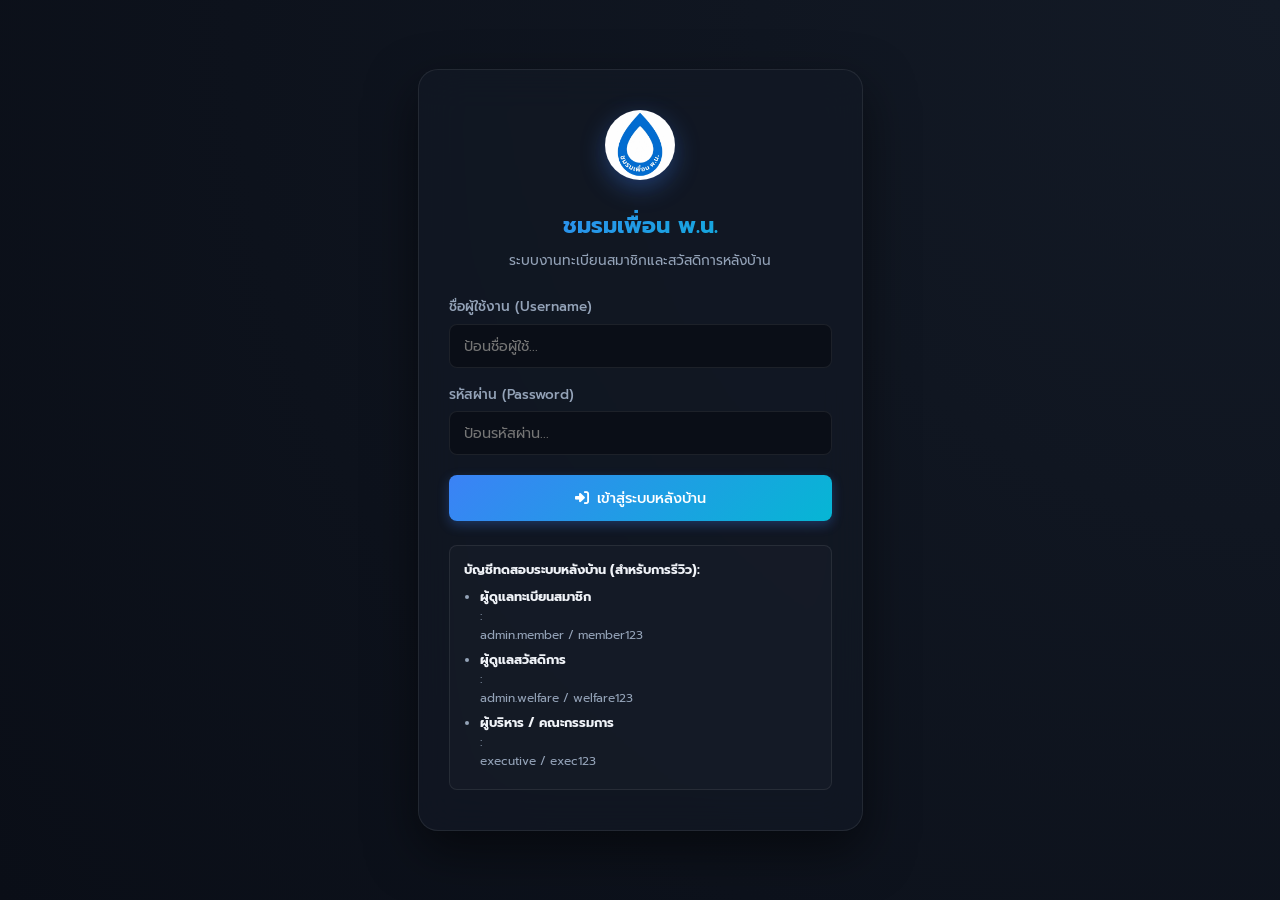
==== commit b526c980: "Summary" ====
--- a/bncc_club_standalone.html
+++ b/bncc_club_standalone.html
@@ -113,14 +113,9 @@
 .sidebar-logo {
     width: 40px;
     height: 40px;
-    background: var(--accent-gradient);
+    background-color: #ffffff;
     border-radius: 50%;
-    display: flex;
-    align-items: center;
-    justify-content: center;
-    font-weight: bold;
-    color: white;
-    font-size: 1.2rem;
+    object-fit: cover;
     box-shadow: 0 4px 12px rgba(59, 130, 246, 0.4);
 }
 
@@ -1130,14 +1125,9 @@
 .login-logo {
     width: 70px;
     height: 70px;
-    background: var(--accent-gradient);
+    background-color: #ffffff;
     border-radius: 50%;
-    display: flex;
-    align-items: center;
-    justify-content: center;
-    font-weight: 700;
-    color: white;
-    font-size: 1.6rem;
+    object-fit: cover;
     margin: 0 auto 20px auto;
     box-shadow: 0 8px 24px rgba(59, 130, 246, 0.35);
 }
@@ -1188,7 +1178,7 @@
     <!-- หน้าจอ Login แบบ Glassmorphism -->
     <div id="login-screen" class="login-overlay">
         <div class="login-card">
-            <div class="login-logo">พ.น.</div>
+            <img src="logo.jpg" alt="Logo" class="login-logo">
             <h2>ชมรมเพื่อน พ.น.</h2>
             <p>ระบบงานทะเบียนสมาชิกและสวัสดิการหลังบ้าน</p>
             
@@ -1222,7 +1212,7 @@
         <!-- แถบเมนูด้านซ้าย (Sidebar) -->
         <aside class="sidebar">
             <div class="sidebar-brand">
-                <div class="sidebar-logo">พ.น.</div>
+                <img src="logo.jpg" alt="Logo" class="sidebar-logo">
                 <div class="brand-text">
                     <h2>เพื่อน พ.น.</h2>
                     <p>สวัสดิการ & ทะเบียนสมาชิก</p>
@@ -1883,7 +1873,7 @@
                     <div class="form-grid">
                         <div class="form-group">
                             <label for="teacher-input-id">รหัสอาจารย์ <span>*</span></label>
-                            <input type="text" id="teacher-input-id" class="form-control" required placeholder="เช่น T004">
+                            <input type="text" id="teacher-input-id" class="form-control" required placeholder="เช่น A0136">
                         </div>
                         <div class="form-group">
                             <label for="teacher-input-name">ชื่อ-นามสกุล <span>*</span></label>
@@ -2111,229 +2101,19947 @@
 // ข้อมูลเริ่มต้นสำหรับทดสอบระบบ (Seed Data)
 const INITIAL_MEMBERS = [
     {
-        id: "M69001",
-        generation: 69,
-        name: "นายสมชาย รักดี",
-        nickname: "ชาย",
-        applyDate: "2020-01-15",
-        birthDate: "1998-05-12",
-        phone: "081-234-5678",
-        lineId: "somchai.r",
-        facebook: "Somchai Rakdee",
-        address: "123/45 ถนนราชดำเนิน แขวงบวรนิเวศ เขตพระนคร กรุงเทพฯ 10200",
-        education: { gen: 69, faculty: "วิศวกรรมศาสตร์", major: "คอมพิวเตอร์" },
-        emergencyContact: { name: "นางสมศรี รักดี", relationship: "มารดา", phone: "089-876-5432" },
-        occupation: "วิศวกรซอฟต์แวร์",
-        photo: "", // ใช้ SVG เริ่มต้นใน UI
-        isReappliedAfterTermination: false,
-        lastPaymentDate: "2025-06-20", // ต่ออายุล่าสุดตรงเวลา
-        notes: "สมาชิกก่อตั้งรุ่น 69"
-    },
-    {
-        id: "M69002",
-        generation: 69,
-        name: "นางสาวสมหญิง สวยงาม",
-        nickname: "หญิง",
-        applyDate: "2020-02-10",
-        birthDate: "1998-11-23",
-        phone: "082-345-6789",
-        lineId: "ying.beautiful",
-        facebook: "Ying Somying",
-        address: "78/9 หมู่ 3 ตำบลบางกรวย อำเภอบางกรวย นนทบุรี 11130",
-        education: { gen: 69, faculty: "อักษรศาสตร์", major: "ภาษาอังกฤษ" },
-        emergencyContact: { name: "นายสมพงษ์ สวยงาม", relationship: "บิดา", phone: "085-432-1098" },
-        occupation: "เจ้าหน้าที่ฝ่ายต่างประเทศ",
-        photo: "",
-        isReappliedAfterTermination: false,
-        lastPaymentDate: "2025-06-10", // ต่ออายุล่าสุด
-        notes: ""
-    },
-    {
-        id: "M70001",
-        generation: 70,
-        name: "นายมานะ พากเพียร",
-        nickname: "นะ",
-        applyDate: "2021-05-20",
-        birthDate: "1999-02-15",
-        phone: "083-456-7890",
-        lineId: "mana.peer",
-        facebook: "Mana Pakpian",
-        address: "456 ถ.สุขุมวิท แขวงคลองเตย เขตคลองเตย กรุงเทพฯ 10110",
-        education: { gen: 70, faculty: "บริหารธุรกิจ", major: "การตลาด" },
-        emergencyContact: { name: "นางมะลิ พากเพียร", relationship: "มารดา", phone: "084-567-8901" },
-        occupation: "ผู้จัดการฝ่ายการตลาด",
-        photo: "",
-        isReappliedAfterTermination: false,
-        lastPaymentDate: "2025-05-30", // ต่ออายุช้าเล็กน้อย แต่อยู่ในเกณฑ์ Active/Grace ในอดีต ปัจจุบันเป็น Grace period
-        notes: ""
-    },
-    {
-        id: "M71001",
-        generation: 71,
-        name: "นายวีระ กล้าหาญ",
-        nickname: "วี",
-        applyDate: "2022-08-12",
-        birthDate: "2000-09-05",
-        phone: "084-567-8901",
-        lineId: "veera.brave",
-        facebook: "Veera Klahan",
-        address: "12/3 ถนนเพชรเกษม แขวงบางแค เขตบางแค กรุงเทพฯ 10160",
-        education: { gen: 71, faculty: "วิทยาศาสตร์", major: "เคมี" },
-        emergencyContact: { name: "นางวิภา กล้าหาญ", relationship: "ภรรยา", phone: "086-789-0123" },
-        occupation: "นักวิจัยเคมี",
-        photo: "",
-        isReappliedAfterTermination: false,
-        lastPaymentDate: "2025-05-10", // ชำระล่าช้าเกิน 30 วัน (สำหรับระบบเวลาปัจจุบัน 2026-06-22 จะต้องตรวจสอบสถานะ)
-        notes: ""
-    },
-    {
-        id: "M72001",
-        generation: 72,
-        name: "นางสาวปิติ ยินดี",
-        nickname: "เปิ้ล",
-        applyDate: "2023-10-01",
-        birthDate: "2001-04-18",
-        phone: "085-678-9012",
-        lineId: "piti.yindee",
-        facebook: "Piti Yindee",
-        address: "99 ถนนจรัญสนิทวงศ์ แขวงบางอ้อ เขตบางพลัด กรุงเทพฯ 10700",
-        education: { gen: 72, faculty: "นิเทศศาสตร์", major: "วารสารศาสตร์" },
-        emergencyContact: { name: "นายประสิทธิ์ ยินดี", relationship: "บิดา", phone: "087-890-1234" },
-        occupation: "ครีเอเตอร์อิสระ",
-        photo: "",
-        isReappliedAfterTermination: false,
-        lastPaymentDate: "2025-02-15", // ขาดต่ออายุเกิน 90 วัน ณ ปัจจุบัน (2026-06-22) สิ้นสภาพ
-        notes: ""
-    },
-    {
-        id: "M75001",
-        generation: 75,
-        name: "นายเนตร ใหม่เอี่ยม",
-        nickname: "เนตร",
-        applyDate: "2026-05-10", // สมาชิกใหม่ เพิ่งสมัคร สมมติวันปัจจุบันคือ 2026-06-22 จะสมัครมาแล้ว 43 วัน (รอครบ 90 วัน)
-        birthDate: "2004-07-30",
-        phone: "086-789-1234",
-        lineId: "nate.new",
-        facebook: "Nate Newmember",
-        address: "77/1 ถนนวิภาวดีรังสิต แขวงจตุจักร เขตจตุจักร กรุงเทพฯ 10900",
-        education: { gen: 75, faculty: "เทคโนโลยีสารสนเทศ", major: "วิทยาการคอมพิวเตอร์" },
-        emergencyContact: { name: "นายนำศักดิ์ ใหม่เอี่ยม", relationship: "บิดา", phone: "088-901-2345" },
-        occupation: "นักศึกษา",
-        photo: "",
-        isReappliedAfterTermination: false,
-        lastPaymentDate: "2026-05-10", // ชำระค่าบำรุงแรกเข้า
-        notes: "สมาชิกใหม่รออนุมัติสิทธิ์ (Active New)"
-    },
-    {
-        id: "M75002",
-        generation: 75,
-        name: "นายชูใจ ใจอารี",
-        nickname: "ชู",
-        applyDate: "2026-05-28", // สมัครใหม่หลังโดน Terminate (สมัครใหม่ รอ 30 วัน)
-        birthDate: "2004-12-15",
-        phone: "089-012-3456",
-        lineId: "choojai.care",
-        facebook: "Choojai Jai-aree",
-        address: "34 ถนนสุขุมวิท 101 แขวงบางจาก เขตพระโขนง กรุงเทพฯ 10260",
-        education: { gen: 75, faculty: "ศิลปกรรมศาสตร์", major: "การออกแบบ" },
-        emergencyContact: { name: "นางใจดี ใจอารี", relationship: "มารดา", phone: "090-123-4567" },
-        occupation: "ดีไซเนอร์",
-        photo: "",
-        isReappliedAfterTermination: true, // เคยโดน Terminate แล้วสมัครใหม่
-        lastPaymentDate: "2026-05-28", // ชำระค่าบำรุงวันสมัครใหม่
-        notes: "สมัครใหม่หลังสิ้นสภาพ รอ 30 วัน"
+        "id": "01083",
+        "generation": 1,
+        "name": "คุณอุเทน รุ่งเช้า",
+        "nickname": "",
+        "applyDate": "2016-01-05",
+        "birthDate": "",
+        "phone": "099-186-1241",
+        "lineId": "",
+        "facebook": "",
+        "email": "",
+        "address": "",
+        "education": {
+            "gen": 1,
+            "faculty": "",
+            "major": ""
+        },
+        "emergencyContact": {
+            "name": "",
+            "relationship": "",
+            "phone": ""
+        },
+        "occupation": "",
+        "photo": "",
+        "isReappliedAfterTermination": false,
+        "lastPaymentDate": "2025-01-30",
+        "notes": ""
+    },
+    {
+        "id": "03003",
+        "generation": 3,
+        "name": "คุณมานพ อมรเศรษฐชัย",
+        "nickname": "",
+        "applyDate": "2016-01-26",
+        "birthDate": "",
+        "phone": "081-812-3111",
+        "lineId": "",
+        "facebook": "",
+        "email": "",
+        "address": "",
+        "education": {
+            "gen": 3,
+            "faculty": "",
+            "major": ""
+        },
+        "emergencyContact": {
+            "name": "",
+            "relationship": "",
+            "phone": ""
+        },
+        "occupation": "",
+        "photo": "",
+        "isReappliedAfterTermination": false,
+        "lastPaymentDate": "2021-02-03",
+        "notes": "ยกเลิกสมาชิก"
+    },
+    {
+        "id": "07001",
+        "generation": 7,
+        "name": "คุณพัชนี ดำรงพิทักษ์กุล",
+        "nickname": "",
+        "applyDate": "2016-01-28",
+        "birthDate": "",
+        "phone": "081-912-6892",
+        "lineId": "",
+        "facebook": "",
+        "email": "",
+        "address": "",
+        "education": {
+            "gen": 7,
+            "faculty": "",
+            "major": ""
+        },
+        "emergencyContact": {
+            "name": "",
+            "relationship": "",
+            "phone": ""
+        },
+        "occupation": "",
+        "photo": "",
+        "isReappliedAfterTermination": false,
+        "lastPaymentDate": "2026-01-06",
+        "notes": ""
+    },
+    {
+        "id": "02004",
+        "generation": 2,
+        "name": "คุณอุไรวรรณ สุทธิลักษณวนิช",
+        "nickname": "",
+        "applyDate": "2016-01-28",
+        "birthDate": "",
+        "phone": "086-503-3413",
+        "lineId": "",
+        "facebook": "",
+        "email": "",
+        "address": "",
+        "education": {
+            "gen": 2,
+            "faculty": "",
+            "major": ""
+        },
+        "emergencyContact": {
+            "name": "",
+            "relationship": "",
+            "phone": ""
+        },
+        "occupation": "",
+        "photo": "",
+        "isReappliedAfterTermination": false,
+        "lastPaymentDate": "2025-12-01",
+        "notes": ""
+    },
+    {
+        "id": "01084",
+        "generation": 1,
+        "name": "คุณนัทธีรา กิตติวังชัย",
+        "nickname": "นัท",
+        "applyDate": "2016-01-29",
+        "birthDate": "1952-12-05",
+        "phone": "081-647-2720",
+        "lineId": "",
+        "facebook": "",
+        "email": "Siampatlace@hotmail.com",
+        "address": "100/191 มบ.อมรพันธุ์ 9 ถ.เสนานิคม 1 ซ.42แยก16 ลาดพร้าว ลาดพร้าว กรุงเทพฯ 10230",
+        "education": {
+            "gen": 1,
+            "faculty": "",
+            "major": ""
+        },
+        "emergencyContact": {
+            "name": "",
+            "relationship": "",
+            "phone": ""
+        },
+        "occupation": "",
+        "photo": "",
+        "isReappliedAfterTermination": false,
+        "lastPaymentDate": "2024-01-11",
+        "notes": "สกุลเดิม/หมายเหตุ: /นิลจรัสวณิช"
+    },
+    {
+        "id": "07002",
+        "generation": 7,
+        "name": "คุณจุไรรัศมี ศรีเพ็ญ",
+        "nickname": "จุ",
+        "applyDate": "2016-01-29",
+        "birthDate": "1959-05-30",
+        "phone": "081-335-0329",
+        "lineId": "",
+        "facebook": "",
+        "email": "",
+        "address": "329 ซ.อ่อนนุช 10 อ่อนนุช สวนหลวง กรุงเทพฯ 10250",
+        "education": {
+            "gen": 7,
+            "faculty": "",
+            "major": ""
+        },
+        "emergencyContact": {
+            "name": "",
+            "relationship": "",
+            "phone": ""
+        },
+        "occupation": "",
+        "photo": "",
+        "isReappliedAfterTermination": false,
+        "lastPaymentDate": "2026-06-12",
+        "notes": ""
+    },
+    {
+        "id": "04001",
+        "generation": 4,
+        "name": "คุณธีระพงษ์ ฟูตระกูล",
+        "nickname": "",
+        "applyDate": "2018-01-31",
+        "birthDate": "",
+        "phone": "081-813-6469",
+        "lineId": "",
+        "facebook": "",
+        "email": "",
+        "address": "",
+        "education": {
+            "gen": 4,
+            "faculty": "",
+            "major": ""
+        },
+        "emergencyContact": {
+            "name": "",
+            "relationship": "",
+            "phone": ""
+        },
+        "occupation": "",
+        "photo": "",
+        "isReappliedAfterTermination": false,
+        "lastPaymentDate": "2026-04-02",
+        "notes": ""
+    },
+    {
+        "id": "12003",
+        "generation": 12,
+        "name": "คุณสมพร จิรธนาศักดิ์",
+        "nickname": "",
+        "applyDate": "2021-08-26",
+        "birthDate": "",
+        "phone": "",
+        "lineId": "",
+        "facebook": "",
+        "email": "",
+        "address": "",
+        "education": {
+            "gen": 12,
+            "faculty": "",
+            "major": ""
+        },
+        "emergencyContact": {
+            "name": "",
+            "relationship": "",
+            "phone": ""
+        },
+        "occupation": "",
+        "photo": "",
+        "isReappliedAfterTermination": false,
+        "lastPaymentDate": "2021-08-26",
+        "notes": ""
+    },
+    {
+        "id": "01122",
+        "generation": 1,
+        "name": "คุณลัดดา จินตามฤทธิ",
+        "nickname": "",
+        "applyDate": "2019-01-29",
+        "birthDate": "",
+        "phone": "088-663-9993",
+        "lineId": "",
+        "facebook": "",
+        "email": "",
+        "address": "",
+        "education": {
+            "gen": 1,
+            "faculty": "",
+            "major": ""
+        },
+        "emergencyContact": {
+            "name": "",
+            "relationship": "",
+            "phone": ""
+        },
+        "occupation": "",
+        "photo": "",
+        "isReappliedAfterTermination": false,
+        "lastPaymentDate": "2025-01-31",
+        "notes": ""
+    },
+    {
+        "id": "05001",
+        "generation": 5,
+        "name": "คุณนงนุช นูพิมพ์",
+        "nickname": "",
+        "applyDate": "2016-02-01",
+        "birthDate": "",
+        "phone": "",
+        "lineId": "",
+        "facebook": "",
+        "email": "",
+        "address": "",
+        "education": {
+            "gen": 5,
+            "faculty": "",
+            "major": ""
+        },
+        "emergencyContact": {
+            "name": "",
+            "relationship": "",
+            "phone": ""
+        },
+        "occupation": "",
+        "photo": "",
+        "isReappliedAfterTermination": false,
+        "lastPaymentDate": "2023-02-05",
+        "notes": ""
+    },
+    {
+        "id": "07004",
+        "generation": 7,
+        "name": "คุณกัญญา สุทธมนัสวงษ์",
+        "nickname": "ใหญ่",
+        "applyDate": "2016-02-01",
+        "birthDate": "",
+        "phone": "081-817-7880",
+        "lineId": "",
+        "facebook": "",
+        "email": "",
+        "address": "",
+        "education": {
+            "gen": 7,
+            "faculty": "",
+            "major": ""
+        },
+        "emergencyContact": {
+            "name": "",
+            "relationship": "",
+            "phone": ""
+        },
+        "occupation": "",
+        "photo": "",
+        "isReappliedAfterTermination": false,
+        "lastPaymentDate": "2025-06-09",
+        "notes": ""
+    },
+    {
+        "id": "09001",
+        "generation": 9,
+        "name": "คุณวีระเนศวร์ ศรีวัฒนวนชัย",
+        "nickname": "",
+        "applyDate": "2016-02-08",
+        "birthDate": "",
+        "phone": "099-220-6456",
+        "lineId": "",
+        "facebook": "",
+        "email": "",
+        "address": "",
+        "education": {
+            "gen": 9,
+            "faculty": "",
+            "major": ""
+        },
+        "emergencyContact": {
+            "name": "",
+            "relationship": "",
+            "phone": ""
+        },
+        "occupation": "",
+        "photo": "",
+        "isReappliedAfterTermination": false,
+        "lastPaymentDate": "2024-06-04",
+        "notes": ""
+    },
+    {
+        "id": "01085",
+        "generation": 1,
+        "name": "คุณรัชนี ตปะนียะกุล",
+        "nickname": "เล็ก",
+        "applyDate": "2016-02-09",
+        "birthDate": "1952-09-07",
+        "phone": "065-994-9915",
+        "lineId": "",
+        "facebook": "",
+        "email": "",
+        "address": "234/153 ซ.นันทศิริ 7 มบ.นันทวัน ถ.ศรีนครินทร์ บางเมือง เมือง สมุทรปราการ 10270",
+        "education": {
+            "gen": 1,
+            "faculty": "",
+            "major": ""
+        },
+        "emergencyContact": {
+            "name": "",
+            "relationship": "",
+            "phone": ""
+        },
+        "occupation": "",
+        "photo": "",
+        "isReappliedAfterTermination": false,
+        "lastPaymentDate": "2026-02-05",
+        "notes": ""
+    },
+    {
+        "id": "02011",
+        "generation": 2,
+        "name": "คุณกมล จิววุฒิพงค์",
+        "nickname": "",
+        "applyDate": "2016-02-20",
+        "birthDate": "",
+        "phone": "081-865-2174",
+        "lineId": "",
+        "facebook": "",
+        "email": "",
+        "address": "21/ 432 ม.ถาวรนิเวศน์ 2 ซ.บางนา-ตราด 12 ถ.บางนา-ตราด บางนา บางนา กทม 10260",
+        "education": {
+            "gen": 2,
+            "faculty": "",
+            "major": ""
+        },
+        "emergencyContact": {
+            "name": "",
+            "relationship": "",
+            "phone": ""
+        },
+        "occupation": "",
+        "photo": "",
+        "isReappliedAfterTermination": false,
+        "lastPaymentDate": "2024-03-19",
+        "notes": ""
+    },
+    {
+        "id": "02015",
+        "generation": 2,
+        "name": "คุณบัณฑิต เสงี่ยมสิน",
+        "nickname": "",
+        "applyDate": "2016-02-26",
+        "birthDate": "",
+        "phone": "081-170-9102",
+        "lineId": "",
+        "facebook": "",
+        "email": "",
+        "address": "",
+        "education": {
+            "gen": 2,
+            "faculty": "",
+            "major": ""
+        },
+        "emergencyContact": {
+            "name": "",
+            "relationship": "",
+            "phone": ""
+        },
+        "occupation": "",
+        "photo": "",
+        "isReappliedAfterTermination": false,
+        "lastPaymentDate": "2026-02-13",
+        "notes": ""
+    },
+    {
+        "id": "01086",
+        "generation": 1,
+        "name": "คุณปริญญา จุลสุคนธ์",
+        "nickname": "",
+        "applyDate": "2016-02-29",
+        "birthDate": "",
+        "phone": "081-454-9100",
+        "lineId": "",
+        "facebook": "",
+        "email": "",
+        "address": "",
+        "education": {
+            "gen": 1,
+            "faculty": "",
+            "major": ""
+        },
+        "emergencyContact": {
+            "name": "",
+            "relationship": "",
+            "phone": ""
+        },
+        "occupation": "",
+        "photo": "",
+        "isReappliedAfterTermination": false,
+        "lastPaymentDate": "2022-03-06",
+        "notes": ""
+    },
+    {
+        "id": "01087",
+        "generation": 1,
+        "name": "คุณไพศาล จิตไพศาลสุข",
+        "nickname": "",
+        "applyDate": "2016-02-29",
+        "birthDate": "",
+        "phone": "081-495-6904",
+        "lineId": "",
+        "facebook": "",
+        "email": "",
+        "address": "",
+        "education": {
+            "gen": 1,
+            "faculty": "",
+            "major": ""
+        },
+        "emergencyContact": {
+            "name": "",
+            "relationship": "",
+            "phone": ""
+        },
+        "occupation": "",
+        "photo": "",
+        "isReappliedAfterTermination": false,
+        "lastPaymentDate": "2024-05-22",
+        "notes": ""
+    },
+    {
+        "id": "01088",
+        "generation": 1,
+        "name": "คุณฉันทกร รุจศรีสาคร",
+        "nickname": "หมู",
+        "applyDate": "2016-02-29",
+        "birthDate": "1953-12-21",
+        "phone": "081-816-7654",
+        "lineId": "",
+        "facebook": "",
+        "email": "",
+        "address": "4/65 คลองขวาง ไทรน้อย นนทบุรี 11150",
+        "education": {
+            "gen": 1,
+            "faculty": "",
+            "major": ""
+        },
+        "emergencyContact": {
+            "name": "",
+            "relationship": "",
+            "phone": ""
+        },
+        "occupation": "",
+        "photo": "",
+        "isReappliedAfterTermination": false,
+        "lastPaymentDate": "2024-02-11",
+        "notes": ""
+    },
+    {
+        "id": "01089",
+        "generation": 1,
+        "name": "คุณพรยศ",
+        "nickname": "",
+        "applyDate": "2016-03-05",
+        "birthDate": "",
+        "phone": "",
+        "lineId": "",
+        "facebook": "",
+        "email": "",
+        "address": "",
+        "education": {
+            "gen": 1,
+            "faculty": "",
+            "major": ""
+        },
+        "emergencyContact": {
+            "name": "",
+            "relationship": "",
+            "phone": ""
+        },
+        "occupation": "",
+        "photo": "",
+        "isReappliedAfterTermination": false,
+        "lastPaymentDate": "2021-06-04",
+        "notes": "สกุลเดิม/หมายเหตุ: คำรณ"
+    },
+    {
+        "id": "03007",
+        "generation": 3,
+        "name": "คุณวิชัย เมฆรังมินต์",
+        "nickname": "",
+        "applyDate": "2016-03-09",
+        "birthDate": "",
+        "phone": "089-0242505",
+        "lineId": "",
+        "facebook": "",
+        "email": "",
+        "address": "",
+        "education": {
+            "gen": 3,
+            "faculty": "",
+            "major": ""
+        },
+        "emergencyContact": {
+            "name": "",
+            "relationship": "",
+            "phone": ""
+        },
+        "occupation": "",
+        "photo": "",
+        "isReappliedAfterTermination": false,
+        "lastPaymentDate": "2021-05-26",
+        "notes": ""
+    },
+    {
+        "id": "03008",
+        "generation": 3,
+        "name": "คุณณภาพร  อมรเศรษฐชัย",
+        "nickname": "",
+        "applyDate": "2016-03-13",
+        "birthDate": "",
+        "phone": "084-018-8831",
+        "lineId": "",
+        "facebook": "",
+        "email": "",
+        "address": "",
+        "education": {
+            "gen": 3,
+            "faculty": "",
+            "major": ""
+        },
+        "emergencyContact": {
+            "name": "",
+            "relationship": "",
+            "phone": ""
+        },
+        "occupation": "",
+        "photo": "",
+        "isReappliedAfterTermination": false,
+        "lastPaymentDate": "2021-02-03",
+        "notes": ""
+    },
+    {
+        "id": "01090",
+        "generation": 1,
+        "name": "คุณลัดดา อัครวราวงศ์",
+        "nickname": "",
+        "applyDate": "2016-03-13",
+        "birthDate": "",
+        "phone": "089-199-9014",
+        "lineId": "",
+        "facebook": "",
+        "email": "",
+        "address": "",
+        "education": {
+            "gen": 1,
+            "faculty": "",
+            "major": ""
+        },
+        "emergencyContact": {
+            "name": "",
+            "relationship": "",
+            "phone": ""
+        },
+        "occupation": "",
+        "photo": "",
+        "isReappliedAfterTermination": false,
+        "lastPaymentDate": "2025-03-24",
+        "notes": "สกุลเดิม/หมายเหตุ: ตั้งพจน์ทวีพร (นามสกุลใหม่)"
+    },
+    {
+        "id": "05005",
+        "generation": 5,
+        "name": "คุณสุวรีย์ เราประจงดังไพศาล",
+        "nickname": "",
+        "applyDate": "2016-03-13",
+        "birthDate": "",
+        "phone": "086-344-9648",
+        "lineId": "",
+        "facebook": "",
+        "email": "",
+        "address": "",
+        "education": {
+            "gen": 5,
+            "faculty": "",
+            "major": ""
+        },
+        "emergencyContact": {
+            "name": "",
+            "relationship": "",
+            "phone": ""
+        },
+        "occupation": "",
+        "photo": "",
+        "isReappliedAfterTermination": false,
+        "lastPaymentDate": "2022-03-13",
+        "notes": ""
+    },
+    {
+        "id": "01108",
+        "generation": 1,
+        "name": "คุณสุเทพ ศิริพิทยาคุณกิจ",
+        "nickname": "",
+        "applyDate": "2017-03-02",
+        "birthDate": "",
+        "phone": "095-542-5914",
+        "lineId": "",
+        "facebook": "",
+        "email": "",
+        "address": "127/5 ถนนมหานคร มหาพฤฒาราม บางรัก กทม 10500",
+        "education": {
+            "gen": 1,
+            "faculty": "",
+            "major": ""
+        },
+        "emergencyContact": {
+            "name": "",
+            "relationship": "",
+            "phone": ""
+        },
+        "occupation": "",
+        "photo": "",
+        "isReappliedAfterTermination": false,
+        "lastPaymentDate": "2026-04-01",
+        "notes": ""
+    },
+    {
+        "id": "01114",
+        "generation": 1,
+        "name": "คุณมนตรี รัฐประเสริฐ",
+        "nickname": "*0831",
+        "applyDate": "2021-08-14",
+        "birthDate": "",
+        "phone": "089-754-5799",
+        "lineId": "",
+        "facebook": "",
+        "email": "",
+        "address": "243/1 ถ.เพชรเกษม ปากคลอง ภาษีเจริญ กทม 10160",
+        "education": {
+            "gen": 1,
+            "faculty": "",
+            "major": ""
+        },
+        "emergencyContact": {
+            "name": "",
+            "relationship": "",
+            "phone": ""
+        },
+        "occupation": "",
+        "photo": "",
+        "isReappliedAfterTermination": false,
+        "lastPaymentDate": "2021-08-14",
+        "notes": ""
+    },
+    {
+        "id": "13011",
+        "generation": 13,
+        "name": "คุณฉวีวรรณ สุริหาร",
+        "nickname": "",
+        "applyDate": "2021-03-07",
+        "birthDate": "",
+        "phone": "081-5514642",
+        "lineId": "",
+        "facebook": "",
+        "email": "",
+        "address": "",
+        "education": {
+            "gen": 13,
+            "faculty": "",
+            "major": ""
+        },
+        "emergencyContact": {
+            "name": "",
+            "relationship": "",
+            "phone": ""
+        },
+        "occupation": "",
+        "photo": "",
+        "isReappliedAfterTermination": false,
+        "lastPaymentDate": "2023-03-10",
+        "notes": ""
+    },
+    {
+        "id": "01134",
+        "generation": 1,
+        "name": "คุณสมชาย นาทะพันธ์",
+        "nickname": "",
+        "applyDate": "2021-03-11",
+        "birthDate": "",
+        "phone": "081-941-6749",
+        "lineId": "",
+        "facebook": "",
+        "email": "",
+        "address": "",
+        "education": {
+            "gen": 1,
+            "faculty": "",
+            "major": ""
+        },
+        "emergencyContact": {
+            "name": "",
+            "relationship": "",
+            "phone": ""
+        },
+        "occupation": "",
+        "photo": "",
+        "isReappliedAfterTermination": false,
+        "lastPaymentDate": "2026-04-01",
+        "notes": ""
+    },
+    {
+        "id": "03004",
+        "generation": 3,
+        "name": "คุณมาโนช จุลสุคนธ์",
+        "nickname": "",
+        "applyDate": "2024-03-28",
+        "birthDate": "",
+        "phone": "",
+        "lineId": "",
+        "facebook": "",
+        "email": "",
+        "address": "",
+        "education": {
+            "gen": 3,
+            "faculty": "",
+            "major": ""
+        },
+        "emergencyContact": {
+            "name": "",
+            "relationship": "",
+            "phone": ""
+        },
+        "occupation": "",
+        "photo": "",
+        "isReappliedAfterTermination": false,
+        "lastPaymentDate": "2024-03-28",
+        "notes": ""
+    },
+    {
+        "id": "05006",
+        "generation": 5,
+        "name": "คุณไพรัตน์ ศรีทา",
+        "nickname": "โกร่ง",
+        "applyDate": "2016-04-05",
+        "birthDate": "1957-12-25",
+        "phone": "091-078-0955",
+        "lineId": "",
+        "facebook": "",
+        "email": "",
+        "address": "44/1 หมู่ 1 ซ.พร้อมมิตร 5 บางเมือง เมือง สมุทรปราการ 10270",
+        "education": {
+            "gen": 5,
+            "faculty": "",
+            "major": ""
+        },
+        "emergencyContact": {
+            "name": "",
+            "relationship": "",
+            "phone": ""
+        },
+        "occupation": "",
+        "photo": "",
+        "isReappliedAfterTermination": false,
+        "lastPaymentDate": "2026-06-03",
+        "notes": ""
+    },
+    {
+        "id": "01092",
+        "generation": 1,
+        "name": "คุณสุรีย์ เหลืองศรีอำพร",
+        "nickname": "",
+        "applyDate": "2016-04-23",
+        "birthDate": "",
+        "phone": "089-441-9274",
+        "lineId": "",
+        "facebook": "",
+        "email": "",
+        "address": "",
+        "education": {
+            "gen": 1,
+            "faculty": "",
+            "major": ""
+        },
+        "emergencyContact": {
+            "name": "",
+            "relationship": "",
+            "phone": ""
+        },
+        "occupation": "",
+        "photo": "",
+        "isReappliedAfterTermination": false,
+        "lastPaymentDate": "2021-04-14",
+        "notes": ""
+    },
+    {
+        "id": "01093",
+        "generation": 1,
+        "name": "คุณสุรลักษณ์ ปิยะทัต",
+        "nickname": "",
+        "applyDate": "2016-04-25",
+        "birthDate": "",
+        "phone": "080-595-0828",
+        "lineId": "",
+        "facebook": "",
+        "email": "",
+        "address": "",
+        "education": {
+            "gen": 1,
+            "faculty": "",
+            "major": ""
+        },
+        "emergencyContact": {
+            "name": "",
+            "relationship": "",
+            "phone": ""
+        },
+        "occupation": "",
+        "photo": "",
+        "isReappliedAfterTermination": false,
+        "lastPaymentDate": "2021-05-30",
+        "notes": ""
+    },
+    {
+        "id": "01094",
+        "generation": 1,
+        "name": "คุณทัศนีย์ ศรีทองเย็น",
+        "nickname": "จ๋า",
+        "applyDate": "2016-04-25",
+        "birthDate": "1953-03-16",
+        "phone": "081-499-2754",
+        "lineId": "814992754",
+        "facebook": "",
+        "email": "Thasanee211@gmail.com",
+        "address": "211 ซ.ลาดพร้าว 109 คลองจั่น บางกะปิ กรุงเทพฯ 10240",
+        "education": {
+            "gen": 1,
+            "faculty": "",
+            "major": ""
+        },
+        "emergencyContact": {
+            "name": "",
+            "relationship": "",
+            "phone": ""
+        },
+        "occupation": "",
+        "photo": "",
+        "isReappliedAfterTermination": false,
+        "lastPaymentDate": "2026-04-04",
+        "notes": ""
+    },
+    {
+        "id": "28001",
+        "generation": 28,
+        "name": "คุณเอก ศิละคุณาภรณ์",
+        "nickname": "",
+        "applyDate": "2019-04-30",
+        "birthDate": "",
+        "phone": "",
+        "lineId": "",
+        "facebook": "",
+        "email": "",
+        "address": "",
+        "education": {
+            "gen": 28,
+            "faculty": "",
+            "major": ""
+        },
+        "emergencyContact": {
+            "name": "",
+            "relationship": "",
+            "phone": ""
+        },
+        "occupation": "",
+        "photo": "",
+        "isReappliedAfterTermination": false,
+        "lastPaymentDate": "2021-09-10",
+        "status": "deceased",
+        "isDeceased": true,
+        "notes": "ถึงแก่กรรม"
+    },
+    {
+        "id": "01095",
+        "generation": 1,
+        "name": "คุณชัยวัฒน์ ศิริญาณ",
+        "nickname": "มานีไทย",
+        "applyDate": "2016-05-18",
+        "birthDate": "",
+        "phone": "415-205-4885",
+        "lineId": "",
+        "facebook": "",
+        "email": "",
+        "address": "Sanfancisco Usa",
+        "education": {
+            "gen": 1,
+            "faculty": "",
+            "major": ""
+        },
+        "emergencyContact": {
+            "name": "",
+            "relationship": "",
+            "phone": ""
+        },
+        "occupation": "",
+        "photo": "",
+        "isReappliedAfterTermination": false,
+        "lastPaymentDate": "2026-05-11",
+        "notes": ""
+    },
+    {
+        "id": "01096",
+        "generation": 1,
+        "name": "คุณสุดารัตน์  อรรถวุฒินันท์",
+        "nickname": "",
+        "applyDate": "2016-05-18",
+        "birthDate": "",
+        "phone": "086-513-4352",
+        "lineId": "",
+        "facebook": "",
+        "email": "",
+        "address": "",
+        "education": {
+            "gen": 1,
+            "faculty": "",
+            "major": ""
+        },
+        "emergencyContact": {
+            "name": "",
+            "relationship": "",
+            "phone": ""
+        },
+        "occupation": "",
+        "photo": "",
+        "isReappliedAfterTermination": false,
+        "lastPaymentDate": "2026-05-11",
+        "notes": ""
+    },
+    {
+        "id": "01097",
+        "generation": 2,
+        "name": "คุณศิริวรรณ บาลนคร",
+        "nickname": "",
+        "applyDate": "2016-05-19",
+        "birthDate": "",
+        "phone": "083-718-1616",
+        "lineId": "",
+        "facebook": "",
+        "email": "",
+        "address": "",
+        "education": {
+            "gen": 2,
+            "faculty": "",
+            "major": ""
+        },
+        "emergencyContact": {
+            "name": "",
+            "relationship": "",
+            "phone": ""
+        },
+        "occupation": "",
+        "photo": "",
+        "isReappliedAfterTermination": false,
+        "lastPaymentDate": "2026-05-12",
+        "notes": ""
+    },
+    {
+        "id": "06006",
+        "generation": 6,
+        "name": "ทนายวิโรจน์ อัศวเสมาชัย",
+        "nickname": "ง้วน",
+        "applyDate": "2016-05-20",
+        "birthDate": "1957-05-30",
+        "phone": "081-860-7023",
+        "lineId": "",
+        "facebook": "",
+        "email": "",
+        "address": "777/23 หมู่ 5 มบ.เรือนหลวงพาร์ควิลล์ ซ.มังกร-ขันดี แพรกษา เมือง สมุทรปราการ 10280",
+        "education": {
+            "gen": 6,
+            "faculty": "",
+            "major": ""
+        },
+        "emergencyContact": {
+            "name": "",
+            "relationship": "",
+            "phone": ""
+        },
+        "occupation": "",
+        "photo": "",
+        "isReappliedAfterTermination": false,
+        "lastPaymentDate": "2024-05-28",
+        "notes": ""
+    },
+    {
+        "id": "06007",
+        "generation": 6,
+        "name": "คุณรัศมี อัศวเสมาชัย",
+        "nickname": "",
+        "applyDate": "2016-05-20",
+        "birthDate": "",
+        "phone": "081-927-3021",
+        "lineId": "",
+        "facebook": "",
+        "email": "",
+        "address": "Fr.Walailux Volkemer. Blücher str.74. Oberhausen Germany. 46045",
+        "education": {
+            "gen": 6,
+            "faculty": "",
+            "major": ""
+        },
+        "emergencyContact": {
+            "name": "",
+            "relationship": "",
+            "phone": ""
+        },
+        "occupation": "",
+        "photo": "",
+        "isReappliedAfterTermination": false,
+        "lastPaymentDate": "2021-05-26",
+        "notes": ""
+    },
+    {
+        "id": "01100",
+        "generation": 1,
+        "name": "คุณนิตยา เหล่าศิริลือชาไกล",
+        "nickname": "",
+        "applyDate": "2016-05-23",
+        "birthDate": "",
+        "phone": "081-580-7888",
+        "lineId": "",
+        "facebook": "",
+        "email": "",
+        "address": "",
+        "education": {
+            "gen": 1,
+            "faculty": "",
+            "major": ""
+        },
+        "emergencyContact": {
+            "name": "",
+            "relationship": "",
+            "phone": ""
+        },
+        "occupation": "",
+        "photo": "",
+        "isReappliedAfterTermination": false,
+        "lastPaymentDate": "2024-05-25",
+        "notes": "สกุลเดิม/หมายเหตุ: /คงธนะ"
+    },
+    {
+        "id": "04003",
+        "generation": 4,
+        "name": "คุณธีรรัตน์ ดิฏฐโชติ",
+        "nickname": "",
+        "applyDate": "2021-05-25",
+        "birthDate": "",
+        "phone": "086-4907799",
+        "lineId": "",
+        "facebook": "",
+        "email": "",
+        "address": "",
+        "education": {
+            "gen": 4,
+            "faculty": "",
+            "major": ""
+        },
+        "emergencyContact": {
+            "name": "",
+            "relationship": "",
+            "phone": ""
+        },
+        "occupation": "",
+        "photo": "",
+        "isReappliedAfterTermination": false,
+        "lastPaymentDate": "2021-05-25",
+        "notes": ""
+    },
+    {
+        "id": "01135",
+        "generation": 1,
+        "name": "คุณเนาวรัตน์ รัศมีสุขานนท์",
+        "nickname": "",
+        "applyDate": "2021-05-25",
+        "birthDate": "",
+        "phone": "093-965-2355",
+        "lineId": "",
+        "facebook": "",
+        "email": "",
+        "address": "หาดใหญ่ สงขลา",
+        "education": {
+            "gen": 1,
+            "faculty": "",
+            "major": ""
+        },
+        "emergencyContact": {
+            "name": "",
+            "relationship": "",
+            "phone": ""
+        },
+        "occupation": "",
+        "photo": "",
+        "isReappliedAfterTermination": false,
+        "lastPaymentDate": "2026-05-21",
+        "notes": ""
+    },
+    {
+        "id": "01001",
+        "generation": 1,
+        "name": "คุณจินดารัตน์  ทัตอุปริตโถ",
+        "nickname": "",
+        "applyDate": "2015-06-21",
+        "birthDate": "1954-03-20",
+        "phone": "091-826-4294",
+        "lineId": "jindarat_aia",
+        "facebook": "",
+        "email": "jindarat tatuparittho",
+        "address": "36 ซ.เพชรเกษม 92 บางแคเหนือ บางแค กรุงเทพฯ 10160",
+        "education": {
+            "gen": 1,
+            "faculty": "",
+            "major": ""
+        },
+        "emergencyContact": {
+            "name": "",
+            "relationship": "",
+            "phone": ""
+        },
+        "occupation": "",
+        "photo": "",
+        "isReappliedAfterTermination": false,
+        "lastPaymentDate": "2026-06-03",
+        "notes": ""
+    },
+    {
+        "id": "01004",
+        "generation": 1,
+        "name": "คุณชัยวัฒน์ ปิยะทัต",
+        "nickname": "",
+        "applyDate": "2021-06-28",
+        "birthDate": "",
+        "phone": "081-808-9087",
+        "lineId": "",
+        "facebook": "",
+        "email": "",
+        "address": "113/132 ซ.3 ถ.การุญราษฎร์ เมือง สุราษฎร์ธานี 84000",
+        "education": {
+            "gen": 1,
+            "faculty": "",
+            "major": ""
+        },
+        "emergencyContact": {
+            "name": "",
+            "relationship": "",
+            "phone": ""
+        },
+        "occupation": "",
+        "photo": "",
+        "isReappliedAfterTermination": false,
+        "lastPaymentDate": "2023-07-01",
+        "notes": ""
+    },
+    {
+        "id": "01006",
+        "generation": 1,
+        "name": "คุณเชาวนี แพร่ภัทร",
+        "nickname": "",
+        "applyDate": "2015-06-21",
+        "birthDate": "",
+        "phone": "",
+        "lineId": "",
+        "facebook": "",
+        "email": "",
+        "address": "",
+        "education": {
+            "gen": 1,
+            "faculty": "",
+            "major": ""
+        },
+        "emergencyContact": {
+            "name": "",
+            "relationship": "",
+            "phone": ""
+        },
+        "occupation": "",
+        "photo": "",
+        "isReappliedAfterTermination": false,
+        "lastPaymentDate": "2026-06-05",
+        "notes": ""
+    },
+    {
+        "id": "01008",
+        "generation": 1,
+        "name": "คุณมงคล หงษ์ยนต์",
+        "nickname": "หมง",
+        "applyDate": "2015-06-21",
+        "birthDate": "1954-08-05",
+        "phone": "063-328-2915",
+        "lineId": "",
+        "facebook": "",
+        "email": "",
+        "address": "2100/72 ถ.จันทน์ ช่องนนทรี ยานนาวา กรุงเทพฯ 10120",
+        "education": {
+            "gen": 1,
+            "faculty": "",
+            "major": ""
+        },
+        "emergencyContact": {
+            "name": "",
+            "relationship": "",
+            "phone": ""
+        },
+        "occupation": "",
+        "photo": "",
+        "isReappliedAfterTermination": false,
+        "lastPaymentDate": "2025-06-26",
+        "notes": ""
+    },
+    {
+        "id": "01009",
+        "generation": 1,
+        "name": "คุณมาลี คี",
+        "nickname": "",
+        "applyDate": "2015-06-21",
+        "birthDate": "",
+        "phone": "089-188-0355",
+        "lineId": "",
+        "facebook": "",
+        "email": "",
+        "address": "39,41 ถ.วัชรพล ท่าแร้ง บางเขน กทม 10230",
+        "education": {
+            "gen": 1,
+            "faculty": "",
+            "major": ""
+        },
+        "emergencyContact": {
+            "name": "",
+            "relationship": "",
+            "phone": ""
+        },
+        "occupation": "",
+        "photo": "",
+        "isReappliedAfterTermination": false,
+        "lastPaymentDate": "2025-07-04",
+        "notes": ""
+    },
+    {
+        "id": "01010",
+        "generation": 1,
+        "name": "คุณสมนึก เวณุภูติ",
+        "nickname": "",
+        "applyDate": "2015-06-21",
+        "birthDate": "1952-06-14",
+        "phone": "086-560-5252",
+        "lineId": "",
+        "facebook": "",
+        "email": "",
+        "address": "68 ถ.ประชาราษฎร์สาย1 ซ.1 บางซื่อ กรุงเทพฯ 10800",
+        "education": {
+            "gen": 1,
+            "faculty": "",
+            "major": ""
+        },
+        "emergencyContact": {
+            "name": "",
+            "relationship": "",
+            "phone": ""
+        },
+        "occupation": "",
+        "photo": "",
+        "isReappliedAfterTermination": false,
+        "lastPaymentDate": "2024-06-15",
+        "notes": ""
+    },
+    {
+        "id": "01011",
+        "generation": 1,
+        "name": "คุณสุกัญญา จิรอลงกรณ์",
+        "nickname": "หน่อย",
+        "applyDate": "2015-06-21",
+        "birthDate": "1953-05-10",
+        "phone": "086-399-2090",
+        "lineId": "0863992090",
+        "facebook": "",
+        "email": "Suanya Jiraalongkorn",
+        "address": "56 มบ.วรางกูล ซ.1 ถ.รังสิต-นครนายก 64 ประชาธิปัตย์ ธัญบุรี ปทุมธานี 12130",
+        "education": {
+            "gen": 1,
+            "faculty": "",
+            "major": ""
+        },
+        "emergencyContact": {
+            "name": "",
+            "relationship": "",
+            "phone": ""
+        },
+        "occupation": "",
+        "photo": "",
+        "isReappliedAfterTermination": false,
+        "lastPaymentDate": "2026-06-17",
+        "notes": ""
+    },
+    {
+        "id": "01013",
+        "generation": 1,
+        "name": "คุณสุวรรณา ศิริเวชวราวุธ",
+        "nickname": "อี้ด",
+        "applyDate": "2015-06-21",
+        "birthDate": "1953-10-31",
+        "phone": "082-839-9911",
+        "lineId": "",
+        "facebook": "",
+        "email": "",
+        "address": "762/117 มบ.The Palm ถ.พัฒนาการ 38 สวนหลวง สวนหลวง กรุงเทพฯ 10250",
+        "education": {
+            "gen": 1,
+            "faculty": "",
+            "major": ""
+        },
+        "emergencyContact": {
+            "name": "",
+            "relationship": "",
+            "phone": ""
+        },
+        "occupation": "",
+        "photo": "",
+        "isReappliedAfterTermination": false,
+        "lastPaymentDate": "2026-06-17",
+        "notes": ""
+    },
+    {
+        "id": "01014",
+        "generation": 1,
+        "name": "คุณโสภิต เจียรกุลประเสริฐ",
+        "nickname": "ชิ้น",
+        "applyDate": "2015-06-21",
+        "birthDate": "",
+        "phone": "086-099-9917",
+        "lineId": "",
+        "facebook": "",
+        "email": "",
+        "address": "",
+        "education": {
+            "gen": 1,
+            "faculty": "",
+            "major": ""
+        },
+        "emergencyContact": {
+            "name": "",
+            "relationship": "",
+            "phone": ""
+        },
+        "occupation": "",
+        "photo": "",
+        "isReappliedAfterTermination": false,
+        "lastPaymentDate": "2024-05-14",
+        "notes": ""
+    },
+    {
+        "id": "01015",
+        "generation": 1,
+        "name": "คุณไอริน เจียมวิทยานุกูล",
+        "nickname": "",
+        "applyDate": "2015-06-21",
+        "birthDate": "1954-04-19",
+        "phone": "085-871-8490",
+        "lineId": "",
+        "facebook": "",
+        "email": "",
+        "address": "67 ซ.รามคำแหง 21 พลับพลา วังทองหลาง กรุงเทพฯ 10310",
+        "education": {
+            "gen": 1,
+            "faculty": "",
+            "major": ""
+        },
+        "emergencyContact": {
+            "name": "",
+            "relationship": "",
+            "phone": ""
+        },
+        "occupation": "",
+        "photo": "",
+        "isReappliedAfterTermination": false,
+        "lastPaymentDate": "2024-06-08",
+        "notes": ""
+    },
+    {
+        "id": "01017",
+        "generation": 1,
+        "name": "คุณภาสินี บุญชยาอนันต์",
+        "nickname": "แป้น",
+        "applyDate": "2015-06-21",
+        "birthDate": "1953-04-10",
+        "phone": "089-049-1875",
+        "lineId": "",
+        "facebook": "",
+        "email": "",
+        "address": "129/258 มบ.เพอร์เฟคเพลส บางรักน้อย เมือง นนทบุรี",
+        "education": {
+            "gen": 1,
+            "faculty": "",
+            "major": ""
+        },
+        "emergencyContact": {
+            "name": "",
+            "relationship": "",
+            "phone": ""
+        },
+        "occupation": "",
+        "photo": "",
+        "isReappliedAfterTermination": false,
+        "lastPaymentDate": "2026-06-03",
+        "notes": ""
+    },
+    {
+        "id": "01018",
+        "generation": 1,
+        "name": "คุณนิภาพร พิมพ์พรรณชาติ",
+        "nickname": "พร",
+        "applyDate": "2015-06-21",
+        "birthDate": "1954-11-14",
+        "phone": "089-127-1417",
+        "lineId": "",
+        "facebook": "",
+        "email": "",
+        "address": "126 ถ.ประโคนชัย ปากน้ำ เมือง สมุทรปราการ 10270",
+        "education": {
+            "gen": 1,
+            "faculty": "",
+            "major": ""
+        },
+        "emergencyContact": {
+            "name": "",
+            "relationship": "",
+            "phone": ""
+        },
+        "occupation": "",
+        "photo": "",
+        "isReappliedAfterTermination": false,
+        "lastPaymentDate": "2026-06-03",
+        "notes": ""
+    },
+    {
+        "id": "01019",
+        "generation": 1,
+        "name": "คุณนงเยาว์ อินทรปรางค์",
+        "nickname": "กุ้ง",
+        "applyDate": "2015-06-21",
+        "birthDate": "1953-04-14",
+        "phone": "086-308-2294",
+        "lineId": "0863082294",
+        "facebook": "",
+        "email": "Nongyao Nongyao",
+        "address": "147 หมู่ 12 บ้านสุขา บ้านธาตุ เพ็ญ อุดรธานี",
+        "education": {
+            "gen": 1,
+            "faculty": "",
+            "major": ""
+        },
+        "emergencyContact": {
+            "name": "",
+            "relationship": "",
+            "phone": ""
+        },
+        "occupation": "",
+        "photo": "",
+        "isReappliedAfterTermination": false,
+        "lastPaymentDate": "2026-06-03",
+        "notes": ""
+    },
+    {
+        "id": "01021",
+        "generation": 1,
+        "name": "คุณวินัย วิริยะกรอบชัย",
+        "nickname": "ฮวก",
+        "applyDate": "2015-06-21",
+        "birthDate": "",
+        "phone": "089-763-0602",
+        "lineId": "",
+        "facebook": "",
+        "email": "",
+        "address": "",
+        "education": {
+            "gen": 1,
+            "faculty": "",
+            "major": ""
+        },
+        "emergencyContact": {
+            "name": "",
+            "relationship": "",
+            "phone": ""
+        },
+        "occupation": "",
+        "photo": "",
+        "isReappliedAfterTermination": false,
+        "lastPaymentDate": "2026-06-03",
+        "notes": "สกุลเดิม/หมายเหตุ: /แซ่เจียม"
+    },
+    {
+        "id": "01024",
+        "generation": 1,
+        "name": "คุณปรีชา ศิรประภาเดโช",
+        "nickname": "",
+        "applyDate": "2015-06-30",
+        "birthDate": "1952-12-20",
+        "phone": "084-465-4925",
+        "lineId": "",
+        "facebook": "",
+        "email": "",
+        "address": "27 ถ.เจริญนคร 56 สำเหร่ ธนบุรี กรุงเทพฯ 10600",
+        "education": {
+            "gen": 1,
+            "faculty": "",
+            "major": ""
+        },
+        "emergencyContact": {
+            "name": "",
+            "relationship": "",
+            "phone": ""
+        },
+        "occupation": "",
+        "photo": "",
+        "isReappliedAfterTermination": false,
+        "lastPaymentDate": "2026-06-03",
+        "notes": ""
+    },
+    {
+        "id": "01124",
+        "generation": 1,
+        "name": "คุณมนต์ศักดิ์ เชื่อมวงศ์",
+        "nickname": "",
+        "applyDate": "2020-06-24",
+        "birthDate": "",
+        "phone": "011-6267124064",
+        "lineId": "",
+        "facebook": "",
+        "email": "",
+        "address": "USA USA",
+        "education": {
+            "gen": 1,
+            "faculty": "",
+            "major": ""
+        },
+        "emergencyContact": {
+            "name": "",
+            "relationship": "",
+            "phone": ""
+        },
+        "occupation": "",
+        "photo": "",
+        "isReappliedAfterTermination": false,
+        "lastPaymentDate": "2025-07-17",
+        "notes": ""
+    },
+    {
+        "id": "14010",
+        "generation": 14,
+        "name": "คุณธนพร สายสุวรรณ",
+        "nickname": "",
+        "applyDate": "2021-06-06",
+        "birthDate": "",
+        "phone": "086-398-6219",
+        "lineId": "",
+        "facebook": "",
+        "email": "",
+        "address": "",
+        "education": {
+            "gen": 14,
+            "faculty": "",
+            "major": ""
+        },
+        "emergencyContact": {
+            "name": "",
+            "relationship": "",
+            "phone": ""
+        },
+        "occupation": "",
+        "photo": "",
+        "isReappliedAfterTermination": false,
+        "lastPaymentDate": "2022-06-24",
+        "notes": ""
+    },
+    {
+        "id": "27001",
+        "generation": 27,
+        "name": "คุณดวิษ พงษ์ทองหล่อ",
+        "nickname": "บอส",
+        "applyDate": "2021-06-07",
+        "birthDate": "1978-11-28",
+        "phone": "090-965-5199",
+        "lineId": "",
+        "facebook": "",
+        "email": "",
+        "address": "1/1 ถ.บางนา-ตราด 19 แยก 22 บางนาเหนือ บางนา กรุงเทพฯ 10260",
+        "education": {
+            "gen": 27,
+            "faculty": "",
+            "major": ""
+        },
+        "emergencyContact": {
+            "name": "",
+            "relationship": "",
+            "phone": ""
+        },
+        "occupation": "",
+        "photo": "",
+        "isReappliedAfterTermination": false,
+        "lastPaymentDate": "2026-06-03",
+        "notes": ""
+    },
+    {
+        "id": "01027",
+        "generation": 1,
+        "name": "คุณธานินทร์ ก้องกฤษณะกุล",
+        "nickname": "",
+        "applyDate": "2015-07-05",
+        "birthDate": "",
+        "phone": "094-337-1069",
+        "lineId": "",
+        "facebook": "",
+        "email": "",
+        "address": "",
+        "education": {
+            "gen": 1,
+            "faculty": "",
+            "major": ""
+        },
+        "emergencyContact": {
+            "name": "",
+            "relationship": "",
+            "phone": ""
+        },
+        "occupation": "",
+        "photo": "",
+        "isReappliedAfterTermination": false,
+        "lastPaymentDate": "2021-04-07",
+        "notes": ""
+    },
+    {
+        "id": "01028",
+        "generation": 1,
+        "name": "คุณมนต์สฤษฎ์ วิริยะพงษ์",
+        "nickname": "",
+        "applyDate": "2015-07-05",
+        "birthDate": "",
+        "phone": "",
+        "lineId": "",
+        "facebook": "",
+        "email": "",
+        "address": "",
+        "education": {
+            "gen": 1,
+            "faculty": "",
+            "major": ""
+        },
+        "emergencyContact": {
+            "name": "",
+            "relationship": "",
+            "phone": ""
+        },
+        "occupation": "",
+        "photo": "",
+        "isReappliedAfterTermination": false,
+        "lastPaymentDate": "2023-07-27",
+        "notes": ""
+    },
+    {
+        "id": "01030",
+        "generation": 1,
+        "name": "คุณนวลจันทร์ เอมแย้ม",
+        "nickname": "",
+        "applyDate": "2015-07-05",
+        "birthDate": "",
+        "phone": "081-892-5299",
+        "lineId": "",
+        "facebook": "",
+        "email": "",
+        "address": "",
+        "education": {
+            "gen": 1,
+            "faculty": "",
+            "major": ""
+        },
+        "emergencyContact": {
+            "name": "",
+            "relationship": "",
+            "phone": ""
+        },
+        "occupation": "",
+        "photo": "",
+        "isReappliedAfterTermination": false,
+        "lastPaymentDate": "2021-07-27",
+        "notes": ""
+    },
+    {
+        "id": "01037",
+        "generation": 1,
+        "name": "คุณอัครวัฒน์ ก้องเกียรติกานต์",
+        "nickname": "",
+        "applyDate": "2015-07-15",
+        "birthDate": "",
+        "phone": "063-639-9569",
+        "lineId": "",
+        "facebook": "",
+        "email": "",
+        "address": "",
+        "education": {
+            "gen": 1,
+            "faculty": "",
+            "major": ""
+        },
+        "emergencyContact": {
+            "name": "",
+            "relationship": "",
+            "phone": ""
+        },
+        "occupation": "",
+        "photo": "",
+        "isReappliedAfterTermination": false,
+        "lastPaymentDate": "2025-07-07",
+        "notes": "สกุลเดิม/หมายเหตุ: /พรหมมาต"
+    },
+    {
+        "id": "01038",
+        "generation": 1,
+        "name": "คุณรพีพัชร์ แสงโรจน์เพิ่มสุข",
+        "nickname": "",
+        "applyDate": "2015-07-17",
+        "birthDate": "",
+        "phone": "",
+        "lineId": "",
+        "facebook": "",
+        "email": "",
+        "address": "",
+        "education": {
+            "gen": 1,
+            "faculty": "",
+            "major": ""
+        },
+        "emergencyContact": {
+            "name": "",
+            "relationship": "",
+            "phone": ""
+        },
+        "occupation": "",
+        "photo": "",
+        "isReappliedAfterTermination": false,
+        "lastPaymentDate": "2021-08-24",
+        "notes": ""
+    },
+    {
+        "id": "01039",
+        "generation": 1,
+        "name": "คุณสุชาติ ทิพย์พิมล",
+        "nickname": "ชาติ",
+        "applyDate": "2015-07-17",
+        "birthDate": "1953-06-30",
+        "phone": "081-893-4602",
+        "lineId": "",
+        "facebook": "",
+        "email": "",
+        "address": "113/132 ซ.3 ถ.การุณราษฎร์ เมือง สุราษฎร์ธานี",
+        "education": {
+            "gen": 1,
+            "faculty": "",
+            "major": ""
+        },
+        "emergencyContact": {
+            "name": "",
+            "relationship": "",
+            "phone": ""
+        },
+        "occupation": "",
+        "photo": "",
+        "isReappliedAfterTermination": false,
+        "lastPaymentDate": "2023-08-24",
+        "notes": ""
+    },
+    {
+        "id": "01040",
+        "generation": 1,
+        "name": "คุณเพ็ญศรี สอนคำ",
+        "nickname": "",
+        "applyDate": "2015-07-18",
+        "birthDate": "",
+        "phone": "089-482-1122",
+        "lineId": "",
+        "facebook": "",
+        "email": "",
+        "address": "",
+        "education": {
+            "gen": 1,
+            "faculty": "",
+            "major": ""
+        },
+        "emergencyContact": {
+            "name": "",
+            "relationship": "",
+            "phone": ""
+        },
+        "occupation": "",
+        "photo": "",
+        "isReappliedAfterTermination": false,
+        "lastPaymentDate": "2023-09-28",
+        "notes": ""
+    },
+    {
+        "id": "01041",
+        "generation": 1,
+        "name": "คุณสุมาลี ศักดิ์จิรพาพงษ์",
+        "nickname": "อ๋อย",
+        "applyDate": "2015-07-19",
+        "birthDate": "1953-05-15",
+        "phone": "080-925-3663",
+        "lineId": "",
+        "facebook": "",
+        "email": "",
+        "address": "100/51 หมู่ 8 มบ.ชัยพฤกษ์ บางรักพัฒนา บางบัวทอง นนทบุรี",
+        "education": {
+            "gen": 1,
+            "faculty": "",
+            "major": ""
+        },
+        "emergencyContact": {
+            "name": "",
+            "relationship": "",
+            "phone": ""
+        },
+        "occupation": "",
+        "photo": "",
+        "isReappliedAfterTermination": false,
+        "lastPaymentDate": "2023-07-27",
+        "notes": ""
+    },
+    {
+        "id": "01043",
+        "generation": 1,
+        "name": "คุณชาลินี เหมะรักษ์",
+        "nickname": "",
+        "applyDate": "2015-07-20",
+        "birthDate": "",
+        "phone": "087-476-9101",
+        "lineId": "",
+        "facebook": "",
+        "email": "",
+        "address": "",
+        "education": {
+            "gen": 1,
+            "faculty": "",
+            "major": ""
+        },
+        "emergencyContact": {
+            "name": "",
+            "relationship": "",
+            "phone": ""
+        },
+        "occupation": "",
+        "photo": "",
+        "isReappliedAfterTermination": false,
+        "lastPaymentDate": "2023-07-26",
+        "notes": ""
+    },
+    {
+        "id": "01046",
+        "generation": 1,
+        "name": "คุณวไลวรรณ จิตต์สุวรรณ",
+        "nickname": "",
+        "applyDate": "2015-07-20",
+        "birthDate": "",
+        "phone": "081-880-4723",
+        "lineId": "",
+        "facebook": "",
+        "email": "",
+        "address": "",
+        "education": {
+            "gen": 1,
+            "faculty": "",
+            "major": ""
+        },
+        "emergencyContact": {
+            "name": "",
+            "relationship": "",
+            "phone": ""
+        },
+        "occupation": "",
+        "photo": "",
+        "isReappliedAfterTermination": false,
+        "lastPaymentDate": "2023-07-26",
+        "notes": ""
+    },
+    {
+        "id": "01047",
+        "generation": 1,
+        "name": "คุณจินตนา เร่มงคล",
+        "nickname": "แอ๊ด",
+        "applyDate": "2015-07-20",
+        "birthDate": "",
+        "phone": "081-340-2493",
+        "lineId": "",
+        "facebook": "",
+        "email": "",
+        "address": "",
+        "education": {
+            "gen": 1,
+            "faculty": "",
+            "major": ""
+        },
+        "emergencyContact": {
+            "name": "",
+            "relationship": "",
+            "phone": ""
+        },
+        "occupation": "",
+        "photo": "",
+        "isReappliedAfterTermination": false,
+        "lastPaymentDate": "2023-07-26",
+        "notes": ""
+    },
+    {
+        "id": "01048",
+        "generation": 1,
+        "name": "คุณณิชภัทร  ชุ่มชูจันทร์",
+        "nickname": "อ้อย ปากน้ำ",
+        "applyDate": "2015-07-20",
+        "birthDate": "",
+        "phone": "089-796-5359",
+        "lineId": "",
+        "facebook": "",
+        "email": "",
+        "address": "",
+        "education": {
+            "gen": 1,
+            "faculty": "",
+            "major": ""
+        },
+        "emergencyContact": {
+            "name": "",
+            "relationship": "",
+            "phone": ""
+        },
+        "occupation": "",
+        "photo": "",
+        "isReappliedAfterTermination": false,
+        "lastPaymentDate": "2023-07-26",
+        "notes": ""
+    },
+    {
+        "id": "01049",
+        "generation": 1,
+        "name": "คุณวิยะนา นาวานุกูล",
+        "nickname": "เขียว ชุมพร",
+        "applyDate": "2021-07-23",
+        "birthDate": "",
+        "phone": "081-907-8278",
+        "lineId": "",
+        "facebook": "",
+        "email": "",
+        "address": "",
+        "education": {
+            "gen": 1,
+            "faculty": "",
+            "major": ""
+        },
+        "emergencyContact": {
+            "name": "",
+            "relationship": "",
+            "phone": ""
+        },
+        "occupation": "",
+        "photo": "",
+        "isReappliedAfterTermination": false,
+        "lastPaymentDate": "2022-07-06",
+        "notes": ""
+    },
+    {
+        "id": "01050",
+        "generation": 1,
+        "name": "คุณรำไพ  คล้ายจินดา",
+        "nickname": "โก๋ ปากน้ำ",
+        "applyDate": "2015-07-20",
+        "birthDate": "",
+        "phone": "081-938-5811",
+        "lineId": "",
+        "facebook": "",
+        "email": "",
+        "address": "",
+        "education": {
+            "gen": 1,
+            "faculty": "",
+            "major": ""
+        },
+        "emergencyContact": {
+            "name": "",
+            "relationship": "",
+            "phone": ""
+        },
+        "occupation": "",
+        "photo": "",
+        "isReappliedAfterTermination": false,
+        "lastPaymentDate": "2025-07-20",
+        "notes": ""
+    },
+    {
+        "id": "01051",
+        "generation": 1,
+        "name": "คุณเครือวัลย์  ไข่แก้ว",
+        "nickname": "อ๊อด สระบุรี",
+        "applyDate": "2021-07-23",
+        "birthDate": "",
+        "phone": "092-674-8338",
+        "lineId": "",
+        "facebook": "",
+        "email": "",
+        "address": "",
+        "education": {
+            "gen": 1,
+            "faculty": "",
+            "major": ""
+        },
+        "emergencyContact": {
+            "name": "",
+            "relationship": "",
+            "phone": ""
+        },
+        "occupation": "",
+        "photo": "",
+        "isReappliedAfterTermination": false,
+        "lastPaymentDate": "2023-07-26",
+        "notes": ""
+    },
+    {
+        "id": "01054",
+        "generation": 1,
+        "name": "คุณวิภาดา  รัตนราศี",
+        "nickname": "ตา",
+        "applyDate": "2015-07-20",
+        "birthDate": "",
+        "phone": "080-061-0690",
+        "lineId": "",
+        "facebook": "",
+        "email": "",
+        "address": "36 ร่มเกล้า ตะพานหิน ตะพานหิน พิจิตร 66110",
+        "education": {
+            "gen": 1,
+            "faculty": "",
+            "major": ""
+        },
+        "emergencyContact": {
+            "name": "",
+            "relationship": "",
+            "phone": ""
+        },
+        "occupation": "",
+        "photo": "",
+        "isReappliedAfterTermination": false,
+        "lastPaymentDate": "2023-07-27",
+        "notes": ""
+    },
+    {
+        "id": "01058",
+        "generation": 1,
+        "name": "คุณจิตราตรี ชรรินชัย",
+        "nickname": "",
+        "applyDate": "2015-07-22",
+        "birthDate": "",
+        "phone": "",
+        "lineId": "",
+        "facebook": "",
+        "email": "",
+        "address": "",
+        "education": {
+            "gen": 1,
+            "faculty": "",
+            "major": ""
+        },
+        "emergencyContact": {
+            "name": "",
+            "relationship": "",
+            "phone": ""
+        },
+        "occupation": "",
+        "photo": "",
+        "isReappliedAfterTermination": false,
+        "lastPaymentDate": "2022-07-17",
+        "notes": ""
+    },
+    {
+        "id": "01059",
+        "generation": 1,
+        "name": "คุณประภารัตน์ เกิดศิริ",
+        "nickname": "",
+        "applyDate": "2021-07-24",
+        "birthDate": "",
+        "phone": "081-795-3056",
+        "lineId": "",
+        "facebook": "",
+        "email": "",
+        "address": "",
+        "education": {
+            "gen": 1,
+            "faculty": "",
+            "major": ""
+        },
+        "emergencyContact": {
+            "name": "",
+            "relationship": "",
+            "phone": ""
+        },
+        "occupation": "",
+        "photo": "",
+        "isReappliedAfterTermination": false,
+        "lastPaymentDate": "2023-07-26",
+        "notes": "สกุลเดิม/หมายเหตุ: /บัวหอม"
+    },
+    {
+        "id": "01061",
+        "generation": 1,
+        "name": "คุณพจนา จันทร์แสงศรี",
+        "nickname": "",
+        "applyDate": "2015-07-28",
+        "birthDate": "",
+        "phone": "081-903-1943",
+        "lineId": "",
+        "facebook": "",
+        "email": "",
+        "address": "",
+        "education": {
+            "gen": 1,
+            "faculty": "",
+            "major": ""
+        },
+        "emergencyContact": {
+            "name": "",
+            "relationship": "",
+            "phone": ""
+        },
+        "occupation": "",
+        "photo": "",
+        "isReappliedAfterTermination": false,
+        "lastPaymentDate": "2023-07-03",
+        "notes": ""
+    },
+    {
+        "id": "01071",
+        "generation": 1,
+        "name": "คุณชนานันท์ เกตุผ่อง",
+        "nickname": "หมู",
+        "applyDate": "2021-07-02",
+        "birthDate": "",
+        "phone": "065-0525559",
+        "lineId": "",
+        "facebook": "",
+        "email": "",
+        "address": "",
+        "education": {
+            "gen": 1,
+            "faculty": "",
+            "major": ""
+        },
+        "emergencyContact": {
+            "name": "",
+            "relationship": "",
+            "phone": ""
+        },
+        "occupation": "",
+        "photo": "",
+        "isReappliedAfterTermination": false,
+        "lastPaymentDate": "2022-07-12",
+        "notes": ""
+    },
+    {
+        "id": "01103",
+        "generation": 1,
+        "name": "คุณภิญโญ น่วมเจิม",
+        "nickname": "",
+        "applyDate": "2016-07-12",
+        "birthDate": "",
+        "phone": "081-724-4601",
+        "lineId": "",
+        "facebook": "",
+        "email": "",
+        "address": "",
+        "education": {
+            "gen": 1,
+            "faculty": "",
+            "major": ""
+        },
+        "emergencyContact": {
+            "name": "",
+            "relationship": "",
+            "phone": ""
+        },
+        "occupation": "",
+        "photo": "",
+        "isReappliedAfterTermination": false,
+        "lastPaymentDate": "2022-07-27",
+        "notes": ""
+    },
+    {
+        "id": "01115",
+        "generation": 1,
+        "name": "คุณนิชาภา รุ่งแสงธราธร",
+        "nickname": "",
+        "applyDate": "2018-07-17",
+        "birthDate": "",
+        "phone": "096-392-9224",
+        "lineId": "",
+        "facebook": "",
+        "email": "",
+        "address": "",
+        "education": {
+            "gen": 1,
+            "faculty": "",
+            "major": ""
+        },
+        "emergencyContact": {
+            "name": "",
+            "relationship": "",
+            "phone": ""
+        },
+        "occupation": "",
+        "photo": "",
+        "isReappliedAfterTermination": false,
+        "lastPaymentDate": "2023-07-27",
+        "notes": "สกุลเดิม/หมายเหตุ: สุพัตรา เทียมรัตน์"
+    },
+    {
+        "id": "04002",
+        "generation": 4,
+        "name": "คุณสุพัฒน์ รุ่งเริงสุข",
+        "nickname": "จุ๋ง",
+        "applyDate": "2018-07-20",
+        "birthDate": "1957-04-18",
+        "phone": "081-826-2991",
+        "lineId": "",
+        "facebook": "",
+        "email": "",
+        "address": "99/746 หมู่ 4 มบ.สีวลี-สุวรรณภูมิ บางพลีใหญ่ บางพลี สมุทรปราการ 10540",
+        "education": {
+            "gen": 4,
+            "faculty": "",
+            "major": ""
+        },
+        "emergencyContact": {
+            "name": "",
+            "relationship": "",
+            "phone": ""
+        },
+        "occupation": "",
+        "photo": "",
+        "isReappliedAfterTermination": false,
+        "lastPaymentDate": "2025-06-10",
+        "notes": ""
+    },
+    {
+        "id": "01125",
+        "generation": 1,
+        "name": "คุณอัญชลี อัครพงศ์",
+        "nickname": "กบ",
+        "applyDate": "2020-07-03",
+        "birthDate": "1954-02-02",
+        "phone": "097-180-1019",
+        "lineId": "",
+        "facebook": "",
+        "email": "",
+        "address": "42 ซ.พัฒนาการ 69 แยก 1 ประเวศ ประเวศ กรุงเทพฯ 10250",
+        "education": {
+            "gen": 1,
+            "faculty": "",
+            "major": ""
+        },
+        "emergencyContact": {
+            "name": "",
+            "relationship": "",
+            "phone": ""
+        },
+        "occupation": "",
+        "photo": "",
+        "isReappliedAfterTermination": false,
+        "lastPaymentDate": "2025-07-20",
+        "notes": ""
+    },
+    {
+        "id": "01126",
+        "generation": 1,
+        "name": "คุณศิริลักษณ์ สูตะบุตร",
+        "nickname": "",
+        "applyDate": "2020-07-26",
+        "birthDate": "",
+        "phone": "081-828-4451",
+        "lineId": "",
+        "facebook": "",
+        "email": "",
+        "address": "",
+        "education": {
+            "gen": 1,
+            "faculty": "",
+            "major": ""
+        },
+        "emergencyContact": {
+            "name": "",
+            "relationship": "",
+            "phone": ""
+        },
+        "occupation": "",
+        "photo": "",
+        "isReappliedAfterTermination": false,
+        "lastPaymentDate": "2026-06-18",
+        "notes": ""
+    },
+    {
+        "id": "01127",
+        "generation": 1,
+        "name": "คุณกฤติน  ศรีสุนทรไท",
+        "nickname": "แอ๊ด",
+        "applyDate": "2020-07-27",
+        "birthDate": "1953-08-21",
+        "phone": "081-566-1195",
+        "lineId": "",
+        "facebook": "",
+        "email": "",
+        "address": "32/559 มบ.ประชาสุขซิตี้ ซ.27 ถ.ประชาอุทิศ 58/1 ทุ่งครุ ทุ่งครุ กรุงเทพฯ 10140",
+        "education": {
+            "gen": 1,
+            "faculty": "",
+            "major": ""
+        },
+        "emergencyContact": {
+            "name": "",
+            "relationship": "",
+            "phone": ""
+        },
+        "occupation": "",
+        "photo": "",
+        "isReappliedAfterTermination": false,
+        "lastPaymentDate": "2025-07-05",
+        "notes": "สกุลเดิม/หมายเหตุ: วิชิต"
+    },
+    {
+        "id": "01128",
+        "generation": 1,
+        "name": "คุณเกษณา เนตรวารี",
+        "nickname": "",
+        "applyDate": "2020-07-28",
+        "birthDate": "",
+        "phone": "",
+        "lineId": "",
+        "facebook": "",
+        "email": "",
+        "address": "",
+        "education": {
+            "gen": 1,
+            "faculty": "",
+            "major": ""
+        },
+        "emergencyContact": {
+            "name": "",
+            "relationship": "",
+            "phone": ""
+        },
+        "occupation": "",
+        "photo": "",
+        "isReappliedAfterTermination": false,
+        "lastPaymentDate": "2025-07-22",
+        "notes": ""
+    },
+    {
+        "id": "01129",
+        "generation": 1,
+        "name": "คุณศุภสิทธิ์ ธีระตระกูลชัย",
+        "nickname": "",
+        "applyDate": "2020-07-29",
+        "birthDate": "",
+        "phone": "081-805-5087",
+        "lineId": "",
+        "facebook": "",
+        "email": "",
+        "address": "88/1 ซอย 1 หมู่บ้านมัณฑนา ปิ่นเกล้า พระราม 5 ถ.นครอินทร์ บางขุนกอง บางกรวย นนทบุรี 11130",
+        "education": {
+            "gen": 1,
+            "faculty": "",
+            "major": ""
+        },
+        "emergencyContact": {
+            "name": "",
+            "relationship": "",
+            "phone": ""
+        },
+        "occupation": "",
+        "photo": "",
+        "isReappliedAfterTermination": false,
+        "lastPaymentDate": "2025-07-11",
+        "notes": ""
+    },
+    {
+        "id": "09006",
+        "generation": 9,
+        "name": "คุณสมพร เทียนกระจ่าง",
+        "nickname": "",
+        "applyDate": "2020-07-29",
+        "birthDate": "",
+        "phone": "081-371-5509",
+        "lineId": "",
+        "facebook": "",
+        "email": "",
+        "address": "",
+        "education": {
+            "gen": 9,
+            "faculty": "",
+            "major": ""
+        },
+        "emergencyContact": {
+            "name": "",
+            "relationship": "",
+            "phone": ""
+        },
+        "occupation": "",
+        "photo": "",
+        "isReappliedAfterTermination": false,
+        "lastPaymentDate": "2025-06-24",
+        "notes": ""
+    },
+    {
+        "id": "01136",
+        "generation": 1,
+        "name": "คุณปิยะ รัตนวิมล",
+        "nickname": "เปี๊ยก",
+        "applyDate": "2021-07-02",
+        "birthDate": "",
+        "phone": "081-288-4940",
+        "lineId": "",
+        "facebook": "",
+        "email": "",
+        "address": "141/1 ม.11 รอบเวียง(ศรีทรายมูล) เมือง เชียงราย 57000",
+        "education": {
+            "gen": 1,
+            "faculty": "",
+            "major": ""
+        },
+        "emergencyContact": {
+            "name": "",
+            "relationship": "",
+            "phone": ""
+        },
+        "occupation": "",
+        "photo": "",
+        "isReappliedAfterTermination": false,
+        "lastPaymentDate": "2021-07-02",
+        "notes": ""
+    },
+    {
+        "id": "01070",
+        "generation": 1,
+        "name": "คุณธนวรรณ ละอองแก้ว",
+        "nickname": "มะ",
+        "applyDate": "2015-08-16",
+        "birthDate": "",
+        "phone": "094-925-3332",
+        "lineId": "",
+        "facebook": "",
+        "email": "",
+        "address": "43 หมู่ 5 หมู่บ้านเพชรงาม แพรกษา 1 ปากซอย 19 ถ.แพรกษา แพรกษาใหม่ เมือง สมุทรปราการ 10280",
+        "education": {
+            "gen": 1,
+            "faculty": "",
+            "major": ""
+        },
+        "emergencyContact": {
+            "name": "",
+            "relationship": "",
+            "phone": ""
+        },
+        "occupation": "",
+        "photo": "",
+        "isReappliedAfterTermination": false,
+        "lastPaymentDate": "2023-08-07",
+        "notes": "สกุลเดิม/หมายเหตุ: คุณมยุรี ภูมิสุทธินันท์"
+    },
+    {
+        "id": "01079",
+        "generation": 1,
+        "name": "คุณกิตติ ธนานุภาพไพศาล",
+        "nickname": "ติ",
+        "applyDate": "2021-08-28",
+        "birthDate": "1953-02-23",
+        "phone": "093-010-1611",
+        "lineId": "",
+        "facebook": "",
+        "email": "kittipaisal23gmail.com",
+        "address": "559/134 บ้านกลางเมืองรัชดา 36 ซ.เสือใหญ่อุทิศ จันทรเกษม จตุจักร กรุงเทพฯ 10900",
+        "education": {
+            "gen": 1,
+            "faculty": "",
+            "major": ""
+        },
+        "emergencyContact": {
+            "name": "",
+            "relationship": "",
+            "phone": ""
+        },
+        "occupation": "",
+        "photo": "",
+        "isReappliedAfterTermination": false,
+        "lastPaymentDate": "2025-08-05",
+        "notes": ""
+    },
+    {
+        "id": "07007",
+        "generation": 7,
+        "name": "คุณยุพิณ โชติเลอศักดิ์",
+        "nickname": "",
+        "applyDate": "2021-08-26",
+        "birthDate": "",
+        "phone": "094-925-5529",
+        "lineId": "",
+        "facebook": "",
+        "email": "",
+        "address": "166/450 ถ.พหลโยธิน 52 คลองถนน สายไหม กทม 10250",
+        "education": {
+            "gen": 7,
+            "faculty": "",
+            "major": ""
+        },
+        "emergencyContact": {
+            "name": "",
+            "relationship": "",
+            "phone": ""
+        },
+        "occupation": "",
+        "photo": "",
+        "isReappliedAfterTermination": false,
+        "lastPaymentDate": "2021-08-26",
+        "notes": ""
+    },
+    {
+        "id": "13002",
+        "generation": 13,
+        "name": "คุณมณีรัตน์ อิ่มชื่น",
+        "nickname": "",
+        "applyDate": "2020-08-02",
+        "birthDate": "",
+        "phone": "086-010-8181",
+        "lineId": "",
+        "facebook": "",
+        "email": "",
+        "address": "",
+        "education": {
+            "gen": 13,
+            "faculty": "",
+            "major": ""
+        },
+        "emergencyContact": {
+            "name": "",
+            "relationship": "",
+            "phone": ""
+        },
+        "occupation": "",
+        "photo": "",
+        "isReappliedAfterTermination": false,
+        "lastPaymentDate": "2025-08-05",
+        "notes": ""
+    },
+    {
+        "id": "07017",
+        "generation": 7,
+        "name": "คุณลักษณา ลาภสมบุญกมล",
+        "nickname": "เล็ก",
+        "applyDate": "2021-08-18",
+        "birthDate": "1957-10-03",
+        "phone": "086-568-2634",
+        "lineId": "",
+        "facebook": "",
+        "email": "",
+        "address": "26 มบ.สวนหลวงนิเวศน์ ถ.เฉลิมพระเกียรติ ร.9 ซ.34 หนองบอน ประเวศ กรุงเทพฯ 10250",
+        "education": {
+            "gen": 7,
+            "faculty": "",
+            "major": ""
+        },
+        "emergencyContact": {
+            "name": "",
+            "relationship": "",
+            "phone": ""
+        },
+        "occupation": "",
+        "photo": "",
+        "isReappliedAfterTermination": false,
+        "lastPaymentDate": "2025-08-24",
+        "notes": ""
+    },
+    {
+        "id": "09009",
+        "generation": 9,
+        "name": "คุณวาณี ภัทราวุธสมบูรณ์",
+        "nickname": "",
+        "applyDate": "2021-08-27",
+        "birthDate": "",
+        "phone": "081-552-5125",
+        "lineId": "",
+        "facebook": "",
+        "email": "",
+        "address": "",
+        "education": {
+            "gen": 9,
+            "faculty": "",
+            "major": ""
+        },
+        "emergencyContact": {
+            "name": "",
+            "relationship": "",
+            "phone": ""
+        },
+        "occupation": "",
+        "photo": "",
+        "isReappliedAfterTermination": false,
+        "lastPaymentDate": "2025-06-19",
+        "notes": ""
+    },
+    {
+        "id": "01116",
+        "generation": 1,
+        "name": "คุณสุกัลยา ไชยแก้ว",
+        "nickname": "",
+        "applyDate": "2018-08-05",
+        "birthDate": "",
+        "phone": "",
+        "lineId": "",
+        "facebook": "",
+        "email": "",
+        "address": "",
+        "education": {
+            "gen": 1,
+            "faculty": "",
+            "major": ""
+        },
+        "emergencyContact": {
+            "name": "",
+            "relationship": "",
+            "phone": ""
+        },
+        "occupation": "",
+        "photo": "",
+        "isReappliedAfterTermination": false,
+        "lastPaymentDate": "2025-08-31",
+        "notes": ""
+    },
+    {
+        "id": "01117",
+        "generation": 1,
+        "name": "คุณวิทยา ตุลยนิติกุล",
+        "nickname": "",
+        "applyDate": "2018-08-14",
+        "birthDate": "",
+        "phone": "081-807-9417",
+        "lineId": "",
+        "facebook": "",
+        "email": "",
+        "address": "1692/122 หมู่บ้านคุ้มทองวิลล่า เทพารักษ์ เมือง สมุทรปราการ 10270",
+        "education": {
+            "gen": 1,
+            "faculty": "",
+            "major": ""
+        },
+        "emergencyContact": {
+            "name": "",
+            "relationship": "",
+            "phone": ""
+        },
+        "occupation": "",
+        "photo": "",
+        "isReappliedAfterTermination": false,
+        "lastPaymentDate": "2025-08-05",
+        "notes": ""
+    },
+    {
+        "id": "01137",
+        "generation": 1,
+        "name": "คุณอนุวัฒน์ ภัทรกรกุล",
+        "nickname": "",
+        "applyDate": "2021-08-24",
+        "birthDate": "",
+        "phone": "083-540-4554",
+        "lineId": "",
+        "facebook": "",
+        "email": "",
+        "address": "",
+        "education": {
+            "gen": 1,
+            "faculty": "",
+            "major": ""
+        },
+        "emergencyContact": {
+            "name": "",
+            "relationship": "",
+            "phone": ""
+        },
+        "occupation": "",
+        "photo": "",
+        "isReappliedAfterTermination": false,
+        "lastPaymentDate": "2021-08-24",
+        "notes": ""
+    },
+    {
+        "id": "09003",
+        "generation": 20,
+        "name": "คุณนฤปนาท เกษร",
+        "nickname": "",
+        "applyDate": "2021-08-27",
+        "birthDate": "",
+        "phone": "062-452-6165",
+        "lineId": "",
+        "facebook": "",
+        "email": "",
+        "address": "",
+        "education": {
+            "gen": 20,
+            "faculty": "",
+            "major": ""
+        },
+        "emergencyContact": {
+            "name": "",
+            "relationship": "",
+            "phone": ""
+        },
+        "occupation": "",
+        "photo": "",
+        "isReappliedAfterTermination": false,
+        "lastPaymentDate": "2025-08-20",
+        "notes": ""
+    },
+    {
+        "id": "09007",
+        "generation": 9,
+        "name": "คุณนิตยา สรรไพโรจน์",
+        "nickname": "",
+        "applyDate": "2021-08-27",
+        "birthDate": "",
+        "phone": "082-076-2999",
+        "lineId": "",
+        "facebook": "",
+        "email": "",
+        "address": "",
+        "education": {
+            "gen": 9,
+            "faculty": "",
+            "major": ""
+        },
+        "emergencyContact": {
+            "name": "",
+            "relationship": "",
+            "phone": ""
+        },
+        "occupation": "",
+        "photo": "",
+        "isReappliedAfterTermination": false,
+        "lastPaymentDate": "2023-08-12",
+        "notes": ""
+    },
+    {
+        "id": "09008",
+        "generation": 9,
+        "name": "คุณอุทุมพร ชยสิทธิโสภณ",
+        "nickname": "",
+        "applyDate": "2021-08-27",
+        "birthDate": "",
+        "phone": "081-654-0345",
+        "lineId": "",
+        "facebook": "",
+        "email": "",
+        "address": "",
+        "education": {
+            "gen": 9,
+            "faculty": "",
+            "major": ""
+        },
+        "emergencyContact": {
+            "name": "",
+            "relationship": "",
+            "phone": ""
+        },
+        "occupation": "",
+        "photo": "",
+        "isReappliedAfterTermination": false,
+        "lastPaymentDate": "2023-08-17",
+        "notes": "สกุลเดิม/หมายเหตุ: ณัฐพร ชยสิทธิโสภณ"
+    },
+    {
+        "id": "09010",
+        "generation": 9,
+        "name": "คุณยุวดี  สุขมาก",
+        "nickname": "",
+        "applyDate": "2021-08-27",
+        "birthDate": "",
+        "phone": "098-369-1926",
+        "lineId": "",
+        "facebook": "",
+        "email": "",
+        "address": "",
+        "education": {
+            "gen": 9,
+            "faculty": "",
+            "major": ""
+        },
+        "emergencyContact": {
+            "name": "",
+            "relationship": "",
+            "phone": ""
+        },
+        "occupation": "",
+        "photo": "",
+        "isReappliedAfterTermination": false,
+        "lastPaymentDate": "2021-08-27",
+        "notes": ""
+    },
+    {
+        "id": "01060",
+        "generation": 1,
+        "name": "คุณจิราพรรณ พวงมาลี",
+        "nickname": "",
+        "applyDate": "2015-07-28",
+        "birthDate": "",
+        "phone": "081-408-0635",
+        "lineId": "",
+        "facebook": "",
+        "email": "",
+        "address": "",
+        "education": {
+            "gen": 1,
+            "faculty": "",
+            "major": ""
+        },
+        "emergencyContact": {
+            "name": "",
+            "relationship": "",
+            "phone": ""
+        },
+        "occupation": "",
+        "photo": "",
+        "isReappliedAfterTermination": false,
+        "lastPaymentDate": "2021-09-10",
+        "notes": ""
+    },
+    {
+        "id": "13001",
+        "generation": 13,
+        "name": "คุณธนะสิทธิ์ ศิวะยิ่งสุวรรณ",
+        "nickname": "ตี๋",
+        "applyDate": "2021-09-15",
+        "birthDate": "",
+        "phone": "089-895-3821",
+        "lineId": "21052507",
+        "facebook": "",
+        "email": "",
+        "address": "",
+        "education": {
+            "gen": 13,
+            "faculty": "",
+            "major": ""
+        },
+        "emergencyContact": {
+            "name": "",
+            "relationship": "",
+            "phone": ""
+        },
+        "occupation": "",
+        "photo": "",
+        "isReappliedAfterTermination": false,
+        "lastPaymentDate": "2025-10-02",
+        "notes": ""
+    },
+    {
+        "id": "07003",
+        "generation": 7,
+        "name": "คุณอัจฉรา รงคะอำพันธุ์",
+        "nickname": "อัช",
+        "applyDate": "2021-09-30",
+        "birthDate": "1964-05-21",
+        "phone": "086-478-8184",
+        "lineId": "",
+        "facebook": "",
+        "email": "",
+        "address": "96/3 มบ.โกลเด้นทาวน์ รามอินทรา-วงแหวนกาญจนาภิเษก",
+        "education": {
+            "gen": 7,
+            "faculty": "",
+            "major": ""
+        },
+        "emergencyContact": {
+            "name": "",
+            "relationship": "",
+            "phone": ""
+        },
+        "occupation": "",
+        "photo": "",
+        "isReappliedAfterTermination": false,
+        "lastPaymentDate": "2021-09-30",
+        "notes": ""
+    },
+    {
+        "id": "02014",
+        "generation": 2,
+        "name": "คุณปิยะนาถ หวังภักดี",
+        "nickname": "",
+        "applyDate": "2021-09-28",
+        "birthDate": "",
+        "phone": "",
+        "lineId": "",
+        "facebook": "",
+        "email": "",
+        "address": "",
+        "education": {
+            "gen": 2,
+            "faculty": "",
+            "major": ""
+        },
+        "emergencyContact": {
+            "name": "",
+            "relationship": "",
+            "phone": ""
+        },
+        "occupation": "",
+        "photo": "",
+        "isReappliedAfterTermination": false,
+        "lastPaymentDate": "2021-09-28",
+        "notes": ""
+    },
+    {
+        "id": "10001",
+        "generation": 10,
+        "name": "คุณพิริยา นิมิตรนิวัฒน์",
+        "nickname": "",
+        "applyDate": "2021-09-08",
+        "birthDate": "",
+        "phone": "085-403-3355",
+        "lineId": "",
+        "facebook": "",
+        "email": "",
+        "address": "",
+        "education": {
+            "gen": 10,
+            "faculty": "",
+            "major": ""
+        },
+        "emergencyContact": {
+            "name": "",
+            "relationship": "",
+            "phone": ""
+        },
+        "occupation": "",
+        "photo": "",
+        "isReappliedAfterTermination": false,
+        "lastPaymentDate": "2025-05-05",
+        "notes": ""
+    },
+    {
+        "id": "13005",
+        "generation": 13,
+        "name": "คุณบุญเลิศ นึกกรัมย์",
+        "nickname": "",
+        "applyDate": "2021-09-11",
+        "birthDate": "",
+        "phone": "086-006-7174",
+        "lineId": "",
+        "facebook": "",
+        "email": "",
+        "address": "",
+        "education": {
+            "gen": 13,
+            "faculty": "",
+            "major": ""
+        },
+        "emergencyContact": {
+            "name": "",
+            "relationship": "",
+            "phone": ""
+        },
+        "occupation": "",
+        "photo": "",
+        "isReappliedAfterTermination": false,
+        "lastPaymentDate": "2021-09-11",
+        "notes": ""
+    },
+    {
+        "id": "01104",
+        "generation": 1,
+        "name": "คุณยุทธนา เพชรโชติ",
+        "nickname": "กุ้ง",
+        "applyDate": "2021-09-10",
+        "birthDate": "",
+        "phone": "081-6160393",
+        "lineId": "",
+        "facebook": "",
+        "email": "",
+        "address": "",
+        "education": {
+            "gen": 1,
+            "faculty": "",
+            "major": ""
+        },
+        "emergencyContact": {
+            "name": "",
+            "relationship": "",
+            "phone": ""
+        },
+        "occupation": "",
+        "photo": "",
+        "isReappliedAfterTermination": false,
+        "lastPaymentDate": "2021-09-10",
+        "notes": ""
+    },
+    {
+        "id": "01105",
+        "generation": 1,
+        "name": "คุณทนง สมบัติพานิช",
+        "nickname": "",
+        "applyDate": "2016-09-13",
+        "birthDate": "",
+        "phone": "084-918-6693",
+        "lineId": "",
+        "facebook": "",
+        "email": "",
+        "address": "",
+        "education": {
+            "gen": 1,
+            "faculty": "",
+            "major": ""
+        },
+        "emergencyContact": {
+            "name": "",
+            "relationship": "",
+            "phone": ""
+        },
+        "occupation": "",
+        "photo": "",
+        "isReappliedAfterTermination": false,
+        "lastPaymentDate": "2022-09-09",
+        "notes": ""
+    },
+    {
+        "id": "01106",
+        "generation": 1,
+        "name": "คุณรัชนีวรรณ นิ่มโวหาร",
+        "nickname": "",
+        "applyDate": "2021-09-05",
+        "birthDate": "",
+        "phone": "081-8380694",
+        "lineId": "",
+        "facebook": "",
+        "email": "",
+        "address": "",
+        "education": {
+            "gen": 1,
+            "faculty": "",
+            "major": ""
+        },
+        "emergencyContact": {
+            "name": "",
+            "relationship": "",
+            "phone": ""
+        },
+        "occupation": "",
+        "photo": "",
+        "isReappliedAfterTermination": false,
+        "lastPaymentDate": "2021-09-05",
+        "notes": "สกุลเดิม/หมายเหตุ: /ชื่นประทุม"
+    },
+    {
+        "id": "16004",
+        "generation": 16,
+        "name": "คุณณัชชา  กล่อมจิตร์",
+        "nickname": "",
+        "applyDate": "2021-09-12",
+        "birthDate": "",
+        "phone": "",
+        "lineId": "",
+        "facebook": "",
+        "email": "",
+        "address": "",
+        "education": {
+            "gen": 16,
+            "faculty": "",
+            "major": ""
+        },
+        "emergencyContact": {
+            "name": "",
+            "relationship": "",
+            "phone": ""
+        },
+        "occupation": "",
+        "photo": "",
+        "isReappliedAfterTermination": false,
+        "lastPaymentDate": "2021-09-12",
+        "notes": ""
+    },
+    {
+        "id": "01118",
+        "generation": 1,
+        "name": "คุณอรพินทร์ โรจนแพทย์",
+        "nickname": "",
+        "applyDate": "2018-09-01",
+        "birthDate": "",
+        "phone": "081-913-0175",
+        "lineId": "",
+        "facebook": "",
+        "email": "",
+        "address": "89/117 หมู่บ้านลานมณี ซ.สายไหม 55 สายไหม สายไหม กทม 10220",
+        "education": {
+            "gen": 1,
+            "faculty": "",
+            "major": ""
+        },
+        "emergencyContact": {
+            "name": "",
+            "relationship": "",
+            "phone": ""
+        },
+        "occupation": "",
+        "photo": "",
+        "isReappliedAfterTermination": false,
+        "lastPaymentDate": "2023-09-04",
+        "notes": ""
+    },
+    {
+        "id": "01119",
+        "generation": 1,
+        "name": "คุณภาณุ เอื้อวิทยา",
+        "nickname": "",
+        "applyDate": "2018-09-13",
+        "birthDate": "",
+        "phone": "",
+        "lineId": "",
+        "facebook": "",
+        "email": "",
+        "address": "",
+        "education": {
+            "gen": 1,
+            "faculty": "",
+            "major": ""
+        },
+        "emergencyContact": {
+            "name": "",
+            "relationship": "",
+            "phone": ""
+        },
+        "occupation": "",
+        "photo": "",
+        "isReappliedAfterTermination": false,
+        "lastPaymentDate": "2021-09-15",
+        "notes": ""
+    },
+    {
+        "id": "01120",
+        "generation": 1,
+        "name": "คุณวิรัตน์ หวังศิริสมบัติ",
+        "nickname": "",
+        "applyDate": "2018-09-26",
+        "birthDate": "",
+        "phone": "",
+        "lineId": "",
+        "facebook": "",
+        "email": "",
+        "address": "91/65 ม. 3 บ้านสวน เมือง ชลบุรี 2000",
+        "education": {
+            "gen": 1,
+            "faculty": "",
+            "major": ""
+        },
+        "emergencyContact": {
+            "name": "",
+            "relationship": "",
+            "phone": ""
+        },
+        "occupation": "",
+        "photo": "",
+        "isReappliedAfterTermination": false,
+        "lastPaymentDate": "2022-09-26",
+        "notes": ""
+    },
+    {
+        "id": "01131",
+        "generation": 1,
+        "name": "คุณมาลินี กัณวเศรษฐ",
+        "nickname": "",
+        "applyDate": "2020-09-08",
+        "birthDate": "",
+        "phone": "089-682-4837",
+        "lineId": "",
+        "facebook": "",
+        "email": "",
+        "address": "",
+        "education": {
+            "gen": 1,
+            "faculty": "",
+            "major": ""
+        },
+        "emergencyContact": {
+            "name": "",
+            "relationship": "",
+            "phone": ""
+        },
+        "occupation": "",
+        "photo": "",
+        "isReappliedAfterTermination": false,
+        "lastPaymentDate": "2023-10-07",
+        "notes": ""
+    },
+    {
+        "id": "01082",
+        "generation": 1,
+        "name": "คุณทองใบ จัตุลี้",
+        "nickname": "",
+        "applyDate": "2015-10-10",
+        "birthDate": "",
+        "phone": "081-946-4182",
+        "lineId": "",
+        "facebook": "",
+        "email": "",
+        "address": "",
+        "education": {
+            "gen": 1,
+            "faculty": "",
+            "major": ""
+        },
+        "emergencyContact": {
+            "name": "",
+            "relationship": "",
+            "phone": ""
+        },
+        "occupation": "",
+        "photo": "",
+        "isReappliedAfterTermination": false,
+        "lastPaymentDate": "2025-10-06",
+        "notes": ""
+    },
+    {
+        "id": "19002",
+        "generation": 19,
+        "name": "คุณฐานิสร์พงศ์ ศุภธนานันท์",
+        "nickname": "เจสัน",
+        "applyDate": "2016-10-28",
+        "birthDate": "",
+        "phone": "089-894-7547",
+        "lineId": "",
+        "facebook": "",
+        "email": "",
+        "address": "",
+        "education": {
+            "gen": 19,
+            "faculty": "",
+            "major": ""
+        },
+        "emergencyContact": {
+            "name": "",
+            "relationship": "",
+            "phone": ""
+        },
+        "occupation": "",
+        "photo": "",
+        "isReappliedAfterTermination": false,
+        "lastPaymentDate": "2025-10-13",
+        "notes": ""
+    },
+    {
+        "id": "09005",
+        "generation": 9,
+        "name": "คุณพรศิริ เติมเกียรติสุข",
+        "nickname": "",
+        "applyDate": "2019-10-22",
+        "birthDate": "",
+        "phone": "",
+        "lineId": "",
+        "facebook": "",
+        "email": "",
+        "address": "",
+        "education": {
+            "gen": 9,
+            "faculty": "",
+            "major": ""
+        },
+        "emergencyContact": {
+            "name": "",
+            "relationship": "",
+            "phone": ""
+        },
+        "occupation": "",
+        "photo": "",
+        "isReappliedAfterTermination": false,
+        "lastPaymentDate": "2025-10-27",
+        "notes": ""
+    },
+    {
+        "id": "01132",
+        "generation": 1,
+        "name": "ดร. คมสัน เหล่าศิลปเจริญ",
+        "nickname": "",
+        "applyDate": "2020-10-02",
+        "birthDate": "",
+        "phone": "089-442-2224",
+        "lineId": "",
+        "facebook": "",
+        "email": "",
+        "address": "",
+        "education": {
+            "gen": 1,
+            "faculty": "",
+            "major": ""
+        },
+        "emergencyContact": {
+            "name": "",
+            "relationship": "",
+            "phone": ""
+        },
+        "occupation": "",
+        "photo": "",
+        "isReappliedAfterTermination": false,
+        "lastPaymentDate": "2020-10-02",
+        "notes": ""
+    },
+    {
+        "id": "01133",
+        "generation": 1,
+        "name": "คุณธิดา ทองฉ่ำ",
+        "nickname": "",
+        "applyDate": "2020-10-30",
+        "birthDate": "",
+        "phone": "089-790-0536",
+        "lineId": "",
+        "facebook": "",
+        "email": "",
+        "address": "",
+        "education": {
+            "gen": 1,
+            "faculty": "",
+            "major": ""
+        },
+        "emergencyContact": {
+            "name": "",
+            "relationship": "",
+            "phone": ""
+        },
+        "occupation": "",
+        "photo": "",
+        "isReappliedAfterTermination": false,
+        "lastPaymentDate": "2025-11-05",
+        "notes": ""
+    },
+    {
+        "id": "14006",
+        "generation": 14,
+        "name": "คุณสัญญา หอมพันธุ๋",
+        "nickname": "",
+        "applyDate": "2018-12-02",
+        "birthDate": "",
+        "phone": "",
+        "lineId": "",
+        "facebook": "",
+        "email": "",
+        "address": "",
+        "education": {
+            "gen": 14,
+            "faculty": "",
+            "major": ""
+        },
+        "emergencyContact": {
+            "name": "",
+            "relationship": "",
+            "phone": ""
+        },
+        "occupation": "",
+        "photo": "",
+        "isReappliedAfterTermination": false,
+        "lastPaymentDate": "2022-11-01",
+        "notes": ""
+    },
+    {
+        "id": "07018",
+        "generation": 7,
+        "name": "คุณโกมล ศรีบางพลีน้อย",
+        "nickname": "",
+        "applyDate": "2018-12-15",
+        "birthDate": "",
+        "phone": "",
+        "lineId": "",
+        "facebook": "",
+        "email": "",
+        "address": "",
+        "education": {
+            "gen": 7,
+            "faculty": "",
+            "major": ""
+        },
+        "emergencyContact": {
+            "name": "",
+            "relationship": "",
+            "phone": ""
+        },
+        "occupation": "",
+        "photo": "",
+        "isReappliedAfterTermination": false,
+        "lastPaymentDate": "2026-01-11",
+        "notes": ""
+    },
+    {
+        "id": "09010",
+        "generation": 9,
+        "name": "คุณสุพัตรา ลิ้มตระกูล",
+        "nickname": "",
+        "applyDate": "2021-09-06",
+        "birthDate": "",
+        "phone": "089-812-4726",
+        "lineId": "",
+        "facebook": "",
+        "email": "",
+        "address": "",
+        "education": {
+            "gen": 9,
+            "faculty": "",
+            "major": ""
+        },
+        "emergencyContact": {
+            "name": "",
+            "relationship": "",
+            "phone": ""
+        },
+        "occupation": "",
+        "photo": "",
+        "isReappliedAfterTermination": false,
+        "lastPaymentDate": "2025-09-03",
+        "notes": ""
+    },
+    {
+        "id": "11002",
+        "generation": 11,
+        "name": "คุณสุชาดา ศักยะบุตร",
+        "nickname": "",
+        "applyDate": "2021-09-08",
+        "birthDate": "",
+        "phone": "081-599-5401",
+        "lineId": "",
+        "facebook": "",
+        "email": "",
+        "address": "",
+        "education": {
+            "gen": 11,
+            "faculty": "",
+            "major": ""
+        },
+        "emergencyContact": {
+            "name": "",
+            "relationship": "",
+            "phone": ""
+        },
+        "occupation": "",
+        "photo": "",
+        "isReappliedAfterTermination": false,
+        "lastPaymentDate": "2021-09-08",
+        "notes": ""
+    },
+    {
+        "id": "28002",
+        "generation": 28,
+        "name": "คุณกิตติยา อนันตโชติหิรัญ",
+        "nickname": "",
+        "applyDate": "2021-09-08",
+        "birthDate": "",
+        "phone": "085-076-6491",
+        "lineId": "",
+        "facebook": "",
+        "email": "",
+        "address": "",
+        "education": {
+            "gen": 28,
+            "faculty": "",
+            "major": ""
+        },
+        "emergencyContact": {
+            "name": "",
+            "relationship": "",
+            "phone": ""
+        },
+        "occupation": "",
+        "photo": "",
+        "isReappliedAfterTermination": false,
+        "lastPaymentDate": "2026-04-02",
+        "notes": ""
+    },
+    {
+        "id": "09011",
+        "generation": 9,
+        "name": "คุณสุมาลี โรจนวานิช",
+        "nickname": "",
+        "applyDate": "2021-09-08",
+        "birthDate": "",
+        "phone": "086-366-6871",
+        "lineId": "",
+        "facebook": "",
+        "email": "",
+        "address": "",
+        "education": {
+            "gen": 9,
+            "faculty": "",
+            "major": ""
+        },
+        "emergencyContact": {
+            "name": "",
+            "relationship": "",
+            "phone": ""
+        },
+        "occupation": "",
+        "photo": "",
+        "isReappliedAfterTermination": false,
+        "lastPaymentDate": "2025-06-22",
+        "notes": ""
+    },
+    {
+        "id": "19003",
+        "generation": 19,
+        "name": "คุณชวลิต ไพรสกุลเดชา",
+        "nickname": "",
+        "applyDate": "2021-09-08",
+        "birthDate": "",
+        "phone": "089-022-1467",
+        "lineId": "",
+        "facebook": "",
+        "email": "",
+        "address": "",
+        "education": {
+            "gen": 19,
+            "faculty": "",
+            "major": ""
+        },
+        "emergencyContact": {
+            "name": "",
+            "relationship": "",
+            "phone": ""
+        },
+        "occupation": "",
+        "photo": "",
+        "isReappliedAfterTermination": false,
+        "lastPaymentDate": "2022-09-27",
+        "notes": ""
+    },
+    {
+        "id": "38001",
+        "generation": 38,
+        "name": "คุณสุรพงศ์ ญาณสิทธิผล",
+        "nickname": "",
+        "applyDate": "2021-09-08",
+        "birthDate": "",
+        "phone": "095-792-4920",
+        "lineId": "",
+        "facebook": "",
+        "email": "",
+        "address": "",
+        "education": {
+            "gen": 38,
+            "faculty": "",
+            "major": ""
+        },
+        "emergencyContact": {
+            "name": "",
+            "relationship": "",
+            "phone": ""
+        },
+        "occupation": "",
+        "photo": "",
+        "isReappliedAfterTermination": false,
+        "lastPaymentDate": "2021-09-08",
+        "notes": ""
+    },
+    {
+        "id": "34001",
+        "generation": 34,
+        "name": "คุณพัชราภรณ์ ไพรพิบูลยกิจ",
+        "nickname": "",
+        "applyDate": "2021-09-08",
+        "birthDate": "",
+        "phone": "098-446-9785",
+        "lineId": "",
+        "facebook": "",
+        "email": "",
+        "address": "",
+        "education": {
+            "gen": 34,
+            "faculty": "",
+            "major": ""
+        },
+        "emergencyContact": {
+            "name": "",
+            "relationship": "",
+            "phone": ""
+        },
+        "occupation": "",
+        "photo": "",
+        "isReappliedAfterTermination": false,
+        "lastPaymentDate": "2021-09-08",
+        "notes": ""
+    },
+    {
+        "id": "35001",
+        "generation": 35,
+        "name": "คุณฉัตรชัย เพียงอภิชาติ",
+        "nickname": "",
+        "applyDate": "2021-09-09",
+        "birthDate": "",
+        "phone": "",
+        "lineId": "",
+        "facebook": "",
+        "email": "",
+        "address": "",
+        "education": {
+            "gen": 35,
+            "faculty": "",
+            "major": ""
+        },
+        "emergencyContact": {
+            "name": "",
+            "relationship": "",
+            "phone": ""
+        },
+        "occupation": "",
+        "photo": "",
+        "isReappliedAfterTermination": false,
+        "lastPaymentDate": "2025-05-07",
+        "notes": ""
+    },
+    {
+        "id": "23001",
+        "generation": 23,
+        "name": "คุณฉวีวรรณ มณีแสง",
+        "nickname": "",
+        "applyDate": "2021-09-09",
+        "birthDate": "",
+        "phone": "092-939-9166",
+        "lineId": "",
+        "facebook": "",
+        "email": "",
+        "address": "",
+        "education": {
+            "gen": 23,
+            "faculty": "",
+            "major": ""
+        },
+        "emergencyContact": {
+            "name": "",
+            "relationship": "",
+            "phone": ""
+        },
+        "occupation": "",
+        "photo": "",
+        "isReappliedAfterTermination": false,
+        "lastPaymentDate": "2025-10-29",
+        "notes": ""
+    },
+    {
+        "id": "34002",
+        "generation": 34,
+        "name": "คุณอาทิตย์ เศรษฐพงศ์",
+        "nickname": "",
+        "applyDate": "2021-09-10",
+        "birthDate": "",
+        "phone": "095-447-8991",
+        "lineId": "",
+        "facebook": "",
+        "email": "",
+        "address": "",
+        "education": {
+            "gen": 34,
+            "faculty": "",
+            "major": ""
+        },
+        "emergencyContact": {
+            "name": "",
+            "relationship": "",
+            "phone": ""
+        },
+        "occupation": "",
+        "photo": "",
+        "isReappliedAfterTermination": false,
+        "lastPaymentDate": "2021-09-10",
+        "notes": ""
+    },
+    {
+        "id": "32001",
+        "generation": 32,
+        "name": "คุณณารัณวรี โฆษะวีรวัฒน์",
+        "nickname": "",
+        "applyDate": "2021-09-10",
+        "birthDate": "",
+        "phone": "063-624-5959",
+        "lineId": "",
+        "facebook": "",
+        "email": "",
+        "address": "",
+        "education": {
+            "gen": 32,
+            "faculty": "",
+            "major": ""
+        },
+        "emergencyContact": {
+            "name": "",
+            "relationship": "",
+            "phone": ""
+        },
+        "occupation": "",
+        "photo": "",
+        "isReappliedAfterTermination": false,
+        "lastPaymentDate": "2025-06-30",
+        "notes": ""
+    },
+    {
+        "id": "04004",
+        "generation": 4,
+        "name": "คุณสำพันธ์ วันดี",
+        "nickname": "",
+        "applyDate": "2021-09-10",
+        "birthDate": "",
+        "phone": "063-664-9516",
+        "lineId": "",
+        "facebook": "",
+        "email": "",
+        "address": "",
+        "education": {
+            "gen": 4,
+            "faculty": "",
+            "major": ""
+        },
+        "emergencyContact": {
+            "name": "",
+            "relationship": "",
+            "phone": ""
+        },
+        "occupation": "",
+        "photo": "",
+        "isReappliedAfterTermination": false,
+        "lastPaymentDate": "2025-06-10",
+        "notes": ""
+    },
+    {
+        "id": "09012",
+        "generation": 9,
+        "name": "คุณกุลจิรา ปรีชานนท์",
+        "nickname": "ตุ้ม",
+        "applyDate": "2021-09-10",
+        "birthDate": "1961-10-08",
+        "phone": "085-886-6212",
+        "lineId": "",
+        "facebook": "",
+        "email": "",
+        "address": "548/20 ม.ชวนชื่นปาร์ค อ่อนนุช-วงแหวน ถ.กาญจนาภิเษก ประเวศ ประเวศ กรุงเทพฯ 10250",
+        "education": {
+            "gen": 9,
+            "faculty": "",
+            "major": ""
+        },
+        "emergencyContact": {
+            "name": "",
+            "relationship": "",
+            "phone": ""
+        },
+        "occupation": "",
+        "photo": "",
+        "isReappliedAfterTermination": false,
+        "lastPaymentDate": "2025-10-31",
+        "notes": ""
+    },
+    {
+        "id": "06009",
+        "generation": 6,
+        "name": "คุณศิริอร โชติสถิตย์ชัย",
+        "nickname": "หน่อย",
+        "applyDate": "2021-09-10",
+        "birthDate": "1957-09-04",
+        "phone": "089-699-9996",
+        "lineId": "089-699-9996",
+        "facebook": "",
+        "email": "หน่อยทรัพย์บุญชัย",
+        "address": "100/1098 หมู่ 10 บางเมือง เมือง สมุทรปราการ 10270",
+        "education": {
+            "gen": 6,
+            "faculty": "",
+            "major": ""
+        },
+        "emergencyContact": {
+            "name": "",
+            "relationship": "",
+            "phone": ""
+        },
+        "occupation": "",
+        "photo": "",
+        "isReappliedAfterTermination": false,
+        "lastPaymentDate": "2026-06-17",
+        "notes": ""
+    },
+    {
+        "id": "28003",
+        "generation": 28,
+        "name": "คุณจารุณี อาจมุณี",
+        "nickname": "",
+        "applyDate": "2021-09-10",
+        "birthDate": "",
+        "phone": "086-355-4983",
+        "lineId": "",
+        "facebook": "",
+        "email": "",
+        "address": "",
+        "education": {
+            "gen": 28,
+            "faculty": "",
+            "major": ""
+        },
+        "emergencyContact": {
+            "name": "",
+            "relationship": "",
+            "phone": ""
+        },
+        "occupation": "",
+        "photo": "",
+        "isReappliedAfterTermination": false,
+        "lastPaymentDate": "2026-05-25",
+        "notes": ""
+    },
+    {
+        "id": "13013",
+        "generation": 13,
+        "name": "คุณทรงกลด มั่นสิงห์",
+        "nickname": "",
+        "applyDate": "2021-09-12",
+        "birthDate": "",
+        "phone": "098-280-0422",
+        "lineId": "",
+        "facebook": "",
+        "email": "",
+        "address": "",
+        "education": {
+            "gen": 13,
+            "faculty": "",
+            "major": ""
+        },
+        "emergencyContact": {
+            "name": "",
+            "relationship": "",
+            "phone": ""
+        },
+        "occupation": "",
+        "photo": "",
+        "isReappliedAfterTermination": false,
+        "lastPaymentDate": "2024-08-14",
+        "notes": ""
+    },
+    {
+        "id": "15001",
+        "generation": 15,
+        "name": "คุณสุณีพร ทองสุก",
+        "nickname": "",
+        "applyDate": "2021-09-12",
+        "birthDate": "",
+        "phone": "089-183-5645",
+        "lineId": "",
+        "facebook": "",
+        "email": "",
+        "address": "",
+        "education": {
+            "gen": 15,
+            "faculty": "",
+            "major": ""
+        },
+        "emergencyContact": {
+            "name": "",
+            "relationship": "",
+            "phone": ""
+        },
+        "occupation": "",
+        "photo": "",
+        "isReappliedAfterTermination": false,
+        "lastPaymentDate": "2021-09-12",
+        "notes": ""
+    },
+    {
+        "id": "14011",
+        "generation": 14,
+        "name": "คุณณัฐชญา เอี่ยมอิ่ม",
+        "nickname": "",
+        "applyDate": "2021-09-12",
+        "birthDate": "",
+        "phone": "062-819-6535",
+        "lineId": "",
+        "facebook": "",
+        "email": "",
+        "address": "",
+        "education": {
+            "gen": 14,
+            "faculty": "",
+            "major": ""
+        },
+        "emergencyContact": {
+            "name": "",
+            "relationship": "",
+            "phone": ""
+        },
+        "occupation": "",
+        "photo": "",
+        "isReappliedAfterTermination": false,
+        "lastPaymentDate": "2021-09-12",
+        "notes": ""
+    },
+    {
+        "id": "01138",
+        "generation": 1,
+        "name": "คุณสรรพชัย มงคลสุขไพบูลย์",
+        "nickname": "",
+        "applyDate": "2021-09-13",
+        "birthDate": "",
+        "phone": "081-923-4857",
+        "lineId": "",
+        "facebook": "",
+        "email": "",
+        "address": "",
+        "education": {
+            "gen": 1,
+            "faculty": "",
+            "major": ""
+        },
+        "emergencyContact": {
+            "name": "",
+            "relationship": "",
+            "phone": ""
+        },
+        "occupation": "",
+        "photo": "",
+        "isReappliedAfterTermination": false,
+        "lastPaymentDate": "2021-09-13",
+        "notes": ""
+    },
+    {
+        "id": "01139",
+        "generation": 1,
+        "name": "คุณสมพร อาภาสิริกุล",
+        "nickname": "",
+        "applyDate": "2021-09-13",
+        "birthDate": "",
+        "phone": "098-585-9159",
+        "lineId": "",
+        "facebook": "",
+        "email": "",
+        "address": "",
+        "education": {
+            "gen": 1,
+            "faculty": "",
+            "major": ""
+        },
+        "emergencyContact": {
+            "name": "",
+            "relationship": "",
+            "phone": ""
+        },
+        "occupation": "",
+        "photo": "",
+        "isReappliedAfterTermination": false,
+        "lastPaymentDate": "2021-09-13",
+        "notes": ""
+    },
+    {
+        "id": "06010",
+        "generation": 6,
+        "name": "คุณชมเดือน คุ้มอนุวงศ์",
+        "nickname": "",
+        "applyDate": "2021-09-15",
+        "birthDate": "",
+        "phone": "02-337-4824",
+        "lineId": "",
+        "facebook": "",
+        "email": "",
+        "address": "",
+        "education": {
+            "gen": 6,
+            "faculty": "",
+            "major": ""
+        },
+        "emergencyContact": {
+            "name": "",
+            "relationship": "",
+            "phone": ""
+        },
+        "occupation": "",
+        "photo": "",
+        "isReappliedAfterTermination": false,
+        "lastPaymentDate": "2025-09-07",
+        "notes": ""
+    },
+    {
+        "id": "09018",
+        "generation": 9,
+        "name": "คุณอารียา ใจอารีย์",
+        "nickname": "",
+        "applyDate": "2021-09-15",
+        "birthDate": "",
+        "phone": "081-908-0313",
+        "lineId": "",
+        "facebook": "",
+        "email": "",
+        "address": "",
+        "education": {
+            "gen": 9,
+            "faculty": "",
+            "major": ""
+        },
+        "emergencyContact": {
+            "name": "",
+            "relationship": "",
+            "phone": ""
+        },
+        "occupation": "",
+        "photo": "",
+        "isReappliedAfterTermination": false,
+        "lastPaymentDate": "2025-06-20",
+        "notes": ""
+    },
+    {
+        "id": "01140",
+        "generation": 1,
+        "name": "คุณสุหญิง พันธุ์พิพัฒน์",
+        "nickname": "",
+        "applyDate": "2021-09-15",
+        "birthDate": "",
+        "phone": "089-870-1001",
+        "lineId": "",
+        "facebook": "",
+        "email": "",
+        "address": "",
+        "education": {
+            "gen": 1,
+            "faculty": "",
+            "major": ""
+        },
+        "emergencyContact": {
+            "name": "",
+            "relationship": "",
+            "phone": ""
+        },
+        "occupation": "",
+        "photo": "",
+        "isReappliedAfterTermination": false,
+        "lastPaymentDate": "2021-09-15",
+        "notes": ""
+    },
+    {
+        "id": "05007",
+        "generation": 5,
+        "name": "คุณมลมล ตั้งพงษ์",
+        "nickname": "",
+        "applyDate": "2021-09-16",
+        "birthDate": "",
+        "phone": "081-449-3348",
+        "lineId": "",
+        "facebook": "",
+        "email": "",
+        "address": "",
+        "education": {
+            "gen": 5,
+            "faculty": "",
+            "major": ""
+        },
+        "emergencyContact": {
+            "name": "",
+            "relationship": "",
+            "phone": ""
+        },
+        "occupation": "",
+        "photo": "",
+        "isReappliedAfterTermination": false,
+        "lastPaymentDate": "2021-09-16",
+        "notes": ""
+    },
+    {
+        "id": "23002",
+        "generation": 23,
+        "name": "คุณยุทาอร เจียรนัย",
+        "nickname": "",
+        "applyDate": "2021-09-10",
+        "birthDate": "",
+        "phone": "089-455-5446",
+        "lineId": "",
+        "facebook": "",
+        "email": "",
+        "address": "",
+        "education": {
+            "gen": 23,
+            "faculty": "",
+            "major": ""
+        },
+        "emergencyContact": {
+            "name": "",
+            "relationship": "",
+            "phone": ""
+        },
+        "occupation": "",
+        "photo": "",
+        "isReappliedAfterTermination": false,
+        "lastPaymentDate": "2021-09-10",
+        "notes": ""
+    },
+    {
+        "id": "29001",
+        "generation": 29,
+        "name": "คุณณฏฐ์มน สิทธิเจริญธรรม",
+        "nickname": "",
+        "applyDate": "2021-09-10",
+        "birthDate": "",
+        "phone": "061-263-5919",
+        "lineId": "",
+        "facebook": "",
+        "email": "",
+        "address": "",
+        "education": {
+            "gen": 29,
+            "faculty": "",
+            "major": ""
+        },
+        "emergencyContact": {
+            "name": "",
+            "relationship": "",
+            "phone": ""
+        },
+        "occupation": "",
+        "photo": "",
+        "isReappliedAfterTermination": false,
+        "lastPaymentDate": "2025-08-11",
+        "notes": ""
+    },
+    {
+        "id": "02017",
+        "generation": 2,
+        "name": "คุณสันติ ศรีอินทร์",
+        "nickname": "",
+        "applyDate": "2021-09-21",
+        "birthDate": "",
+        "phone": "094-489-6882",
+        "lineId": "",
+        "facebook": "",
+        "email": "",
+        "address": "",
+        "education": {
+            "gen": 2,
+            "faculty": "",
+            "major": ""
+        },
+        "emergencyContact": {
+            "name": "",
+            "relationship": "",
+            "phone": ""
+        },
+        "occupation": "",
+        "photo": "",
+        "isReappliedAfterTermination": false,
+        "lastPaymentDate": "2021-09-21",
+        "notes": ""
+    },
+    {
+        "id": "24001",
+        "generation": 24,
+        "name": "คุณขจรศักดิ์ ประดิษฐาน",
+        "nickname": "",
+        "applyDate": "2021-09-22",
+        "birthDate": "",
+        "phone": "086-306-4445",
+        "lineId": "",
+        "facebook": "",
+        "email": "",
+        "address": "",
+        "education": {
+            "gen": 24,
+            "faculty": "",
+            "major": ""
+        },
+        "emergencyContact": {
+            "name": "",
+            "relationship": "",
+            "phone": ""
+        },
+        "occupation": "",
+        "photo": "",
+        "isReappliedAfterTermination": false,
+        "lastPaymentDate": "2021-09-22",
+        "notes": ""
+    },
+    {
+        "id": "02018",
+        "generation": 2,
+        "name": "คุณสุมลรัตน์ หิรัญพัทรวงศ์",
+        "nickname": "",
+        "applyDate": "2021-09-29",
+        "birthDate": "",
+        "phone": "085-901-5222",
+        "lineId": "",
+        "facebook": "",
+        "email": "",
+        "address": "",
+        "education": {
+            "gen": 2,
+            "faculty": "",
+            "major": ""
+        },
+        "emergencyContact": {
+            "name": "",
+            "relationship": "",
+            "phone": ""
+        },
+        "occupation": "",
+        "photo": "",
+        "isReappliedAfterTermination": false,
+        "lastPaymentDate": "2021-09-29",
+        "notes": ""
+    },
+    {
+        "id": "07019",
+        "generation": 7,
+        "name": "คุณวลัยลักษณ์ โฟร์เคเมอร์",
+        "nickname": "",
+        "applyDate": "2021-09-29",
+        "birthDate": "",
+        "phone": "",
+        "lineId": "",
+        "facebook": "",
+        "email": "",
+        "address": "",
+        "education": {
+            "gen": 7,
+            "faculty": "",
+            "major": ""
+        },
+        "emergencyContact": {
+            "name": "",
+            "relationship": "",
+            "phone": ""
+        },
+        "occupation": "",
+        "photo": "",
+        "isReappliedAfterTermination": false,
+        "lastPaymentDate": "2021-09-29",
+        "notes": ""
+    },
+    {
+        "id": "01141",
+        "generation": 1,
+        "name": "คุณจารุนันท์ โรทิตเสถียร",
+        "nickname": "",
+        "applyDate": "2021-09-30",
+        "birthDate": "",
+        "phone": "081-903-7854",
+        "lineId": "",
+        "facebook": "",
+        "email": "",
+        "address": "",
+        "education": {
+            "gen": 1,
+            "faculty": "",
+            "major": ""
+        },
+        "emergencyContact": {
+            "name": "",
+            "relationship": "",
+            "phone": ""
+        },
+        "occupation": "",
+        "photo": "",
+        "isReappliedAfterTermination": false,
+        "lastPaymentDate": "2021-09-30",
+        "notes": ""
+    },
+    {
+        "id": "17001",
+        "generation": 17,
+        "name": "คุณปนัดดา สิริวุฒิ",
+        "nickname": "",
+        "applyDate": "2021-10-13",
+        "birthDate": "",
+        "phone": "",
+        "lineId": "",
+        "facebook": "",
+        "email": "",
+        "address": "",
+        "education": {
+            "gen": 17,
+            "faculty": "",
+            "major": ""
+        },
+        "emergencyContact": {
+            "name": "",
+            "relationship": "",
+            "phone": ""
+        },
+        "occupation": "",
+        "photo": "",
+        "isReappliedAfterTermination": false,
+        "lastPaymentDate": "2021-10-13",
+        "notes": ""
+    },
+    {
+        "id": "18004",
+        "generation": 18,
+        "name": "คุณอัมพร กุ่มเรือง",
+        "nickname": "",
+        "applyDate": "2021-11-03",
+        "birthDate": "",
+        "phone": "093-656-6060",
+        "lineId": "",
+        "facebook": "",
+        "email": "",
+        "address": "",
+        "education": {
+            "gen": 18,
+            "faculty": "",
+            "major": ""
+        },
+        "emergencyContact": {
+            "name": "",
+            "relationship": "",
+            "phone": ""
+        },
+        "occupation": "",
+        "photo": "",
+        "isReappliedAfterTermination": false,
+        "lastPaymentDate": "2021-11-03",
+        "notes": ""
+    },
+    {
+        "id": "03012",
+        "generation": 3,
+        "name": "คุณสุวิทย์ สวมสูง",
+        "nickname": "",
+        "applyDate": "2021-11-06",
+        "birthDate": "",
+        "phone": "081-612-3448",
+        "lineId": "",
+        "facebook": "",
+        "email": "",
+        "address": "",
+        "education": {
+            "gen": 3,
+            "faculty": "",
+            "major": ""
+        },
+        "emergencyContact": {
+            "name": "",
+            "relationship": "",
+            "phone": ""
+        },
+        "occupation": "",
+        "photo": "",
+        "isReappliedAfterTermination": false,
+        "lastPaymentDate": "2026-06-03",
+        "notes": ""
+    },
+    {
+        "id": "14005",
+        "generation": 14,
+        "name": "คุณพรศรีทรัพย์ พัชระธะนะสุวรรณ",
+        "nickname": "ปู",
+        "applyDate": "2017-10-17",
+        "birthDate": "1968-05-21",
+        "phone": "095-949-7956",
+        "lineId": "",
+        "facebook": "",
+        "email": "",
+        "address": "14 ซ.อ่อนนุช 27 อ่อนนุช สวนหลวง กรุงเทพฯ 10250",
+        "education": {
+            "gen": 14,
+            "faculty": "",
+            "major": ""
+        },
+        "emergencyContact": {
+            "name": "",
+            "relationship": "",
+            "phone": ""
+        },
+        "occupation": "",
+        "photo": "",
+        "isReappliedAfterTermination": false,
+        "lastPaymentDate": "2025-11-02",
+        "notes": ""
+    },
+    {
+        "id": "10002",
+        "generation": 10,
+        "name": "คุณรจนา บุญชู",
+        "nickname": "",
+        "applyDate": "2023-10-04",
+        "birthDate": "",
+        "phone": "",
+        "lineId": "",
+        "facebook": "",
+        "email": "",
+        "address": "",
+        "education": {
+            "gen": 10,
+            "faculty": "",
+            "major": ""
+        },
+        "emergencyContact": {
+            "name": "",
+            "relationship": "",
+            "phone": ""
+        },
+        "occupation": "",
+        "photo": "",
+        "isReappliedAfterTermination": false,
+        "lastPaymentDate": "2025-10-29",
+        "notes": "สกุลเดิม/หมายเหตุ: จันทร์เด่น"
+    },
+    {
+        "id": "01143",
+        "generation": 1,
+        "name": "คุณเสน่ห์ หลสุวรรณ",
+        "nickname": "น้อย",
+        "applyDate": "2023-10-08",
+        "birthDate": "1951-06-03",
+        "phone": "084-093-1461",
+        "lineId": "",
+        "facebook": "",
+        "email": "เสน่ห์ หลสุวรรณ",
+        "address": "9/13 ซ.อ่อนนุช 74/4 ถ.อ่อนนุช ประเวศ ประเวศ กรุงเทพฯ 10250",
+        "education": {
+            "gen": 1,
+            "faculty": "",
+            "major": ""
+        },
+        "emergencyContact": {
+            "name": "",
+            "relationship": "",
+            "phone": ""
+        },
+        "occupation": "",
+        "photo": "",
+        "isReappliedAfterTermination": false,
+        "lastPaymentDate": "2026-02-03",
+        "notes": ""
+    },
+    {
+        "id": "06011",
+        "generation": 6,
+        "name": "คุณสุชาติ สุขวัต",
+        "nickname": "",
+        "applyDate": "2021-11-10",
+        "birthDate": "",
+        "phone": "094-727-3303",
+        "lineId": "",
+        "facebook": "",
+        "email": "",
+        "address": "",
+        "education": {
+            "gen": 6,
+            "faculty": "",
+            "major": ""
+        },
+        "emergencyContact": {
+            "name": "",
+            "relationship": "",
+            "phone": ""
+        },
+        "occupation": "",
+        "photo": "",
+        "isReappliedAfterTermination": false,
+        "lastPaymentDate": "2021-11-10",
+        "notes": ""
+    },
+    {
+        "id": "19004",
+        "generation": 19,
+        "name": "คุณเมทินี สุขคำ",
+        "nickname": "",
+        "applyDate": "2021-11-11",
+        "birthDate": "",
+        "phone": "095-504-6408",
+        "lineId": "",
+        "facebook": "",
+        "email": "",
+        "address": "",
+        "education": {
+            "gen": 19,
+            "faculty": "",
+            "major": ""
+        },
+        "emergencyContact": {
+            "name": "",
+            "relationship": "",
+            "phone": ""
+        },
+        "occupation": "",
+        "photo": "",
+        "isReappliedAfterTermination": false,
+        "lastPaymentDate": "2025-11-16",
+        "notes": ""
+    },
+    {
+        "id": "05007",
+        "generation": 5,
+        "name": "คุณจุฑามาศ เจริญพานิช",
+        "nickname": "",
+        "applyDate": "2021-11-11",
+        "birthDate": "",
+        "phone": "094-485-3648",
+        "lineId": "",
+        "facebook": "",
+        "email": "",
+        "address": "",
+        "education": {
+            "gen": 5,
+            "faculty": "",
+            "major": ""
+        },
+        "emergencyContact": {
+            "name": "",
+            "relationship": "",
+            "phone": ""
+        },
+        "occupation": "",
+        "photo": "",
+        "isReappliedAfterTermination": false,
+        "lastPaymentDate": "2026-06-18",
+        "notes": "สกุลเดิม/หมายเหตุ: เกษแก้ว"
+    },
+    {
+        "id": "09014",
+        "generation": 9,
+        "name": "คุณอนนต์ มีบุญรอด",
+        "nickname": "",
+        "applyDate": "2021-11-11",
+        "birthDate": "",
+        "phone": "061-269-8799",
+        "lineId": "",
+        "facebook": "",
+        "email": "",
+        "address": "",
+        "education": {
+            "gen": 9,
+            "faculty": "",
+            "major": ""
+        },
+        "emergencyContact": {
+            "name": "",
+            "relationship": "",
+            "phone": ""
+        },
+        "occupation": "",
+        "photo": "",
+        "isReappliedAfterTermination": false,
+        "lastPaymentDate": "2021-11-11",
+        "notes": ""
+    },
+    {
+        "id": "06013",
+        "generation": 6,
+        "name": "คุณพรชนก ระนาท",
+        "nickname": "",
+        "applyDate": "2022-11-30",
+        "birthDate": "",
+        "phone": "",
+        "lineId": "",
+        "facebook": "",
+        "email": "",
+        "address": "",
+        "education": {
+            "gen": 6,
+            "faculty": "",
+            "major": ""
+        },
+        "emergencyContact": {
+            "name": "",
+            "relationship": "",
+            "phone": ""
+        },
+        "occupation": "",
+        "photo": "",
+        "isReappliedAfterTermination": false,
+        "lastPaymentDate": "2025-11-11",
+        "notes": ""
+    },
+    {
+        "id": "06014",
+        "generation": 6,
+        "name": "คุณเฉลิมพล ปองจิตเลิศขจร",
+        "nickname": "ชาลี",
+        "applyDate": "2022-11-30",
+        "birthDate": "1958-09-18",
+        "phone": "081-564-3196",
+        "lineId": "ch 115888",
+        "facebook": "",
+        "email": "",
+        "address": "9/8 มบ.เดอสยาม ซ.เฉลิมพระเกียรติ ร.9 ซ.38 ดอกไม้ ประเวศ กรุงเทพฯ 10250",
+        "education": {
+            "gen": 6,
+            "faculty": "",
+            "major": ""
+        },
+        "emergencyContact": {
+            "name": "",
+            "relationship": "",
+            "phone": ""
+        },
+        "occupation": "",
+        "photo": "",
+        "isReappliedAfterTermination": false,
+        "lastPaymentDate": "2025-11-06",
+        "notes": ""
+    },
+    {
+        "id": "01142",
+        "generation": 1,
+        "name": "คุณสุมนา วงษ์ปราณี",
+        "nickname": "",
+        "applyDate": "2021-12-08",
+        "birthDate": "",
+        "phone": "089-926-5400",
+        "lineId": "",
+        "facebook": "",
+        "email": "",
+        "address": "",
+        "education": {
+            "gen": 1,
+            "faculty": "",
+            "major": ""
+        },
+        "emergencyContact": {
+            "name": "",
+            "relationship": "",
+            "phone": ""
+        },
+        "occupation": "",
+        "photo": "",
+        "isReappliedAfterTermination": false,
+        "lastPaymentDate": "2021-12-08",
+        "notes": ""
+    },
+    {
+        "id": "09017",
+        "generation": 9,
+        "name": "คุณศิริกาญจน์ ขจรรุ่งเรืองชัย",
+        "nickname": "",
+        "applyDate": "2022-06-12",
+        "birthDate": "",
+        "phone": "",
+        "lineId": "",
+        "facebook": "",
+        "email": "",
+        "address": "",
+        "education": {
+            "gen": 9,
+            "faculty": "",
+            "major": ""
+        },
+        "emergencyContact": {
+            "name": "",
+            "relationship": "",
+            "phone": ""
+        },
+        "occupation": "",
+        "photo": "",
+        "isReappliedAfterTermination": false,
+        "lastPaymentDate": "2025-06-09",
+        "notes": ""
+    },
+    {
+        "id": "18005",
+        "generation": 18,
+        "name": "คุณอัญญ์วริษฐ์ ศิริยงค์",
+        "nickname": "",
+        "applyDate": "2022-06-12",
+        "birthDate": "",
+        "phone": "",
+        "lineId": "",
+        "facebook": "",
+        "email": "",
+        "address": "",
+        "education": {
+            "gen": 18,
+            "faculty": "",
+            "major": ""
+        },
+        "emergencyContact": {
+            "name": "",
+            "relationship": "",
+            "phone": ""
+        },
+        "occupation": "",
+        "photo": "",
+        "isReappliedAfterTermination": false,
+        "lastPaymentDate": "2022-06-12",
+        "notes": ""
+    },
+    {
+        "id": "06012",
+        "generation": 6,
+        "name": "คุณรุ่งนภา บุญยะนันท์",
+        "nickname": "รุ่ง",
+        "applyDate": "2022-06-12",
+        "birthDate": "1959-06-19",
+        "phone": "081-376-2733",
+        "lineId": "",
+        "facebook": "",
+        "email": "",
+        "address": "567 ซ.57 ถ.สุขุมวิท 101/1 บางจาก พระโขนง กรุงเทพฯ 10260",
+        "education": {
+            "gen": 6,
+            "faculty": "",
+            "major": ""
+        },
+        "emergencyContact": {
+            "name": "",
+            "relationship": "",
+            "phone": ""
+        },
+        "occupation": "",
+        "photo": "",
+        "isReappliedAfterTermination": false,
+        "lastPaymentDate": "2026-06-09",
+        "notes": ""
+    },
+    {
+        "id": "18006",
+        "generation": 18,
+        "name": "คุณอรวรรณ พุ่มผาสุข",
+        "nickname": "แอน",
+        "applyDate": "2022-06-12",
+        "birthDate": "1972-02-10",
+        "phone": "089-890-4455",
+        "lineId": "annphumphasuk",
+        "facebook": "",
+        "email": "ANN ORAWAN PHUMPHASUK",
+        "address": "35/2 ซ.เชษฐา ถ.สรรพาวุธ บางนาเหนือ บางนา กรุงเทพฯ 10260",
+        "education": {
+            "gen": 18,
+            "faculty": "",
+            "major": ""
+        },
+        "emergencyContact": {
+            "name": "",
+            "relationship": "",
+            "phone": ""
+        },
+        "occupation": "",
+        "photo": "",
+        "isReappliedAfterTermination": false,
+        "lastPaymentDate": "2026-06-03",
+        "notes": ""
+    },
+    {
+        "id": "19005",
+        "generation": 19,
+        "name": "คุณวัลลภา  คล่องแคล่ว",
+        "nickname": "",
+        "applyDate": "2022-06-12",
+        "birthDate": "",
+        "phone": "",
+        "lineId": "",
+        "facebook": "",
+        "email": "",
+        "address": "",
+        "education": {
+            "gen": 19,
+            "faculty": "",
+            "major": ""
+        },
+        "emergencyContact": {
+            "name": "",
+            "relationship": "",
+            "phone": ""
+        },
+        "occupation": "",
+        "photo": "",
+        "isReappliedAfterTermination": false,
+        "lastPaymentDate": "2026-06-08",
+        "notes": ""
+    },
+    {
+        "id": "19006",
+        "generation": 19,
+        "name": "คุณดิสพงษ์ วิชา",
+        "nickname": "",
+        "applyDate": "2022-06-12",
+        "birthDate": "",
+        "phone": "",
+        "lineId": "",
+        "facebook": "",
+        "email": "",
+        "address": "",
+        "education": {
+            "gen": 19,
+            "faculty": "",
+            "major": ""
+        },
+        "emergencyContact": {
+            "name": "",
+            "relationship": "",
+            "phone": ""
+        },
+        "occupation": "",
+        "photo": "",
+        "isReappliedAfterTermination": false,
+        "lastPaymentDate": "2026-06-03",
+        "notes": ""
+    },
+    {
+        "id": "18007",
+        "generation": 18,
+        "name": "คุณรุ่งรัตน์ เพชรพงศ์",
+        "nickname": "",
+        "applyDate": "2022-06-12",
+        "birthDate": "",
+        "phone": "",
+        "lineId": "",
+        "facebook": "",
+        "email": "",
+        "address": "",
+        "education": {
+            "gen": 18,
+            "faculty": "",
+            "major": ""
+        },
+        "emergencyContact": {
+            "name": "",
+            "relationship": "",
+            "phone": ""
+        },
+        "occupation": "",
+        "photo": "",
+        "isReappliedAfterTermination": false,
+        "lastPaymentDate": "2022-06-12",
+        "notes": ""
+    },
+    {
+        "id": "18008",
+        "generation": 18,
+        "name": "คุณปราณี ปั้นอุ่น",
+        "nickname": "จี๋",
+        "applyDate": "2022-06-13",
+        "birthDate": "1972-01-20",
+        "phone": "084-433-4843",
+        "lineId": "treeinlove",
+        "facebook": "",
+        "email": "Pranee P. Jakajee",
+        "address": "4/78 ถ.คลองสิบ-คลองสิบสี่ คลองสิบสอง หนองจอก กรุงเทพฯ",
+        "education": {
+            "gen": 18,
+            "faculty": "",
+            "major": ""
+        },
+        "emergencyContact": {
+            "name": "",
+            "relationship": "",
+            "phone": ""
+        },
+        "occupation": "",
+        "photo": "",
+        "isReappliedAfterTermination": false,
+        "lastPaymentDate": "2025-10-06",
+        "notes": ""
+    },
+    {
+        "id": "14012",
+        "generation": 14,
+        "name": "คุณสมบูรณ์ ประชุมพรชัย",
+        "nickname": "",
+        "applyDate": "2022-06-14",
+        "birthDate": "",
+        "phone": "",
+        "lineId": "",
+        "facebook": "",
+        "email": "",
+        "address": "",
+        "education": {
+            "gen": 14,
+            "faculty": "",
+            "major": ""
+        },
+        "emergencyContact": {
+            "name": "",
+            "relationship": "",
+            "phone": ""
+        },
+        "occupation": "",
+        "photo": "",
+        "isReappliedAfterTermination": false,
+        "lastPaymentDate": "2022-06-14",
+        "notes": ""
+    },
+    {
+        "id": "14013",
+        "generation": 14,
+        "name": "คุณโสภิดา เอี่ยมประเสริฐ",
+        "nickname": "",
+        "applyDate": "2022-06-14",
+        "birthDate": "",
+        "phone": "",
+        "lineId": "",
+        "facebook": "",
+        "email": "",
+        "address": "",
+        "education": {
+            "gen": 14,
+            "faculty": "",
+            "major": ""
+        },
+        "emergencyContact": {
+            "name": "",
+            "relationship": "",
+            "phone": ""
+        },
+        "occupation": "",
+        "photo": "",
+        "isReappliedAfterTermination": false,
+        "lastPaymentDate": "2026-06-18",
+        "notes": ""
+    },
+    {
+        "id": "18009",
+        "generation": 18,
+        "name": "คุณนุสรา ทองศถุงคลี",
+        "nickname": "",
+        "applyDate": "2022-06-14",
+        "birthDate": "",
+        "phone": "",
+        "lineId": "",
+        "facebook": "",
+        "email": "",
+        "address": "",
+        "education": {
+            "gen": 18,
+            "faculty": "",
+            "major": ""
+        },
+        "emergencyContact": {
+            "name": "",
+            "relationship": "",
+            "phone": ""
+        },
+        "occupation": "",
+        "photo": "",
+        "isReappliedAfterTermination": false,
+        "lastPaymentDate": "2024-06-10",
+        "notes": ""
+    },
+    {
+        "id": "19007",
+        "generation": 19,
+        "name": "คุณอัญชลี รุ่งเรือง",
+        "nickname": "ตุ๊ก",
+        "applyDate": "2022-06-14",
+        "birthDate": "1972-08-13",
+        "phone": "081-255-8440",
+        "lineId": "0812558440",
+        "facebook": "",
+        "email": "อัญชลี รุ่งเรือง",
+        "address": "55 ซ.อุดมสุข 18 ถ.สุขุมวิท 103 บางนาเหนือ บางนา กรุงเทพฯ 10260",
+        "education": {
+            "gen": 19,
+            "faculty": "",
+            "major": ""
+        },
+        "emergencyContact": {
+            "name": "",
+            "relationship": "",
+            "phone": ""
+        },
+        "occupation": "",
+        "photo": "",
+        "isReappliedAfterTermination": false,
+        "lastPaymentDate": "2026-06-09",
+        "notes": ""
+    },
+    {
+        "id": "18010",
+        "generation": 18,
+        "name": "คุณณิชชา พลอยทับทิม",
+        "nickname": "",
+        "applyDate": "2022-06-14",
+        "birthDate": "",
+        "phone": "",
+        "lineId": "",
+        "facebook": "",
+        "email": "",
+        "address": "",
+        "education": {
+            "gen": 18,
+            "faculty": "",
+            "major": ""
+        },
+        "emergencyContact": {
+            "name": "",
+            "relationship": "",
+            "phone": ""
+        },
+        "occupation": "",
+        "photo": "",
+        "isReappliedAfterTermination": false,
+        "lastPaymentDate": "2026-06-18",
+        "notes": ""
+    },
+    {
+        "id": "18011",
+        "generation": 18,
+        "name": "คุณศศิลักษณ์ พจนานนท์",
+        "nickname": "",
+        "applyDate": "2022-06-13",
+        "birthDate": "",
+        "phone": "",
+        "lineId": "",
+        "facebook": "",
+        "email": "",
+        "address": "",
+        "education": {
+            "gen": 18,
+            "faculty": "",
+            "major": ""
+        },
+        "emergencyContact": {
+            "name": "",
+            "relationship": "",
+            "phone": ""
+        },
+        "occupation": "",
+        "photo": "",
+        "isReappliedAfterTermination": false,
+        "lastPaymentDate": "2026-06-15",
+        "notes": ""
+    },
+    {
+        "id": "19008",
+        "generation": 19,
+        "name": "คุณนิภารัตน์ วิลาสพิทยาเลิศ",
+        "nickname": "",
+        "applyDate": "2022-06-15",
+        "birthDate": "1972-08-25",
+        "phone": "085-076-0293",
+        "lineId": "pum_npi0280",
+        "facebook": "",
+        "email": "",
+        "address": "15/189 มบ.เซ็นโทร พระราม 2-พุทธบูชา บางขุนเทียน ท่าข้าม กรุงเทพฯ",
+        "education": {
+            "gen": 19,
+            "faculty": "",
+            "major": ""
+        },
+        "emergencyContact": {
+            "name": "",
+            "relationship": "",
+            "phone": ""
+        },
+        "occupation": "",
+        "photo": "",
+        "isReappliedAfterTermination": false,
+        "lastPaymentDate": "2026-06-09",
+        "notes": ""
+    },
+    {
+        "id": "19009",
+        "generation": 19,
+        "name": "คุณอรทัย ชวดบัว",
+        "nickname": "",
+        "applyDate": "2022-06-15",
+        "birthDate": "",
+        "phone": "",
+        "lineId": "",
+        "facebook": "",
+        "email": "",
+        "address": "",
+        "education": {
+            "gen": 19,
+            "faculty": "",
+            "major": ""
+        },
+        "emergencyContact": {
+            "name": "",
+            "relationship": "",
+            "phone": ""
+        },
+        "occupation": "",
+        "photo": "",
+        "isReappliedAfterTermination": false,
+        "lastPaymentDate": "2022-06-15",
+        "notes": ""
+    },
+    {
+        "id": "19010",
+        "generation": 19,
+        "name": "คุณวัณรัตน์ กรุดสอน",
+        "nickname": "",
+        "applyDate": "2022-06-15",
+        "birthDate": "",
+        "phone": "",
+        "lineId": "",
+        "facebook": "",
+        "email": "",
+        "address": "",
+        "education": {
+            "gen": 19,
+            "faculty": "",
+            "major": ""
+        },
+        "emergencyContact": {
+            "name": "",
+            "relationship": "",
+            "phone": ""
+        },
+        "occupation": "",
+        "photo": "",
+        "isReappliedAfterTermination": false,
+        "lastPaymentDate": "2022-06-15",
+        "notes": ""
+    },
+    {
+        "id": "42001",
+        "generation": 3,
+        "name": "คุณน้ำผึ้ง เพียวอยู่",
+        "nickname": "",
+        "applyDate": "2022-06-15",
+        "birthDate": "",
+        "phone": "",
+        "lineId": "",
+        "facebook": "",
+        "email": "",
+        "address": "",
+        "education": {
+            "gen": 3,
+            "faculty": "",
+            "major": ""
+        },
+        "emergencyContact": {
+            "name": "",
+            "relationship": "",
+            "phone": ""
+        },
+        "occupation": "",
+        "photo": "",
+        "isReappliedAfterTermination": false,
+        "lastPaymentDate": "2026-06-19",
+        "notes": ""
+    },
+    {
+        "id": "ส.17001",
+        "generation": 17,
+        "name": "คุณดุสิต แสงสว่าง",
+        "nickname": "",
+        "applyDate": "2022-06-15",
+        "birthDate": "",
+        "phone": "081-622-6144",
+        "lineId": "",
+        "facebook": "",
+        "email": "",
+        "address": "",
+        "education": {
+            "gen": 17,
+            "faculty": "",
+            "major": ""
+        },
+        "emergencyContact": {
+            "name": "",
+            "relationship": "",
+            "phone": ""
+        },
+        "occupation": "",
+        "photo": "",
+        "isReappliedAfterTermination": false,
+        "lastPaymentDate": "2022-06-15",
+        "notes": ""
+    },
+    {
+        "id": "18012",
+        "generation": 18,
+        "name": "คุณพิพัฒน์ โพธิ์ศรี",
+        "nickname": "เอ",
+        "applyDate": "2022-06-16",
+        "birthDate": "1972-03-04",
+        "phone": "093-017-6178",
+        "lineId": "PIPAT-A",
+        "facebook": "",
+        "email": "พิพัฒน์ โพธิ์ศรี",
+        "address": "11/2 หมู่ 13 บางกอบัว พระประแดง สมุทรปราการ 10130",
+        "education": {
+            "gen": 18,
+            "faculty": "",
+            "major": ""
+        },
+        "emergencyContact": {
+            "name": "",
+            "relationship": "",
+            "phone": ""
+        },
+        "occupation": "",
+        "photo": "",
+        "isReappliedAfterTermination": false,
+        "lastPaymentDate": "2026-06-17",
+        "notes": ""
+    },
+    {
+        "id": "18013",
+        "generation": 18,
+        "name": "คุณภัททราวดี ฟ้อนงามดี",
+        "nickname": "",
+        "applyDate": "2022-06-16",
+        "birthDate": "",
+        "phone": "084-524-1678",
+        "lineId": "",
+        "facebook": "",
+        "email": "",
+        "address": "",
+        "education": {
+            "gen": 18,
+            "faculty": "",
+            "major": ""
+        },
+        "emergencyContact": {
+            "name": "",
+            "relationship": "",
+            "phone": ""
+        },
+        "occupation": "",
+        "photo": "",
+        "isReappliedAfterTermination": false,
+        "lastPaymentDate": "2023-07-03",
+        "notes": ""
+    },
+    {
+        "id": "07009",
+        "generation": 7,
+        "name": "คุณณัฏฐ์ธนัน โสภณวุฒิไกร",
+        "nickname": "",
+        "applyDate": "2022-06-17",
+        "birthDate": "",
+        "phone": "085-459-5195",
+        "lineId": "",
+        "facebook": "",
+        "email": "",
+        "address": "",
+        "education": {
+            "gen": 7,
+            "faculty": "",
+            "major": ""
+        },
+        "emergencyContact": {
+            "name": "",
+            "relationship": "",
+            "phone": ""
+        },
+        "occupation": "",
+        "photo": "",
+        "isReappliedAfterTermination": false,
+        "lastPaymentDate": "2023-11-25",
+        "notes": ""
+    },
+    {
+        "id": "ส.17002",
+        "generation": 17,
+        "name": "คุณกิตติศักดิ์ มัธยมจันทร์",
+        "nickname": "กลาง",
+        "applyDate": "2022-06-18",
+        "birthDate": "",
+        "phone": "098-830-7063",
+        "lineId": "",
+        "facebook": "",
+        "email": "",
+        "address": "",
+        "education": {
+            "gen": 17,
+            "faculty": "",
+            "major": ""
+        },
+        "emergencyContact": {
+            "name": "",
+            "relationship": "",
+            "phone": ""
+        },
+        "occupation": "",
+        "photo": "",
+        "isReappliedAfterTermination": false,
+        "lastPaymentDate": "2024-06-05",
+        "notes": ""
+    },
+    {
+        "id": "ส.17003",
+        "generation": 17,
+        "name": "คุณจันทิมา สุทธานี",
+        "nickname": "อ้อ",
+        "applyDate": "2022-06-18",
+        "birthDate": "",
+        "phone": "094-556-9291",
+        "lineId": "",
+        "facebook": "",
+        "email": "",
+        "address": "",
+        "education": {
+            "gen": 17,
+            "faculty": "",
+            "major": ""
+        },
+        "emergencyContact": {
+            "name": "",
+            "relationship": "",
+            "phone": ""
+        },
+        "occupation": "",
+        "photo": "",
+        "isReappliedAfterTermination": false,
+        "lastPaymentDate": "2026-06-05",
+        "notes": ""
+    },
+    {
+        "id": "ส.17004",
+        "generation": 17,
+        "name": "คุณนงลักษณ์ ม่วงแดง",
+        "nickname": "ปู",
+        "applyDate": "2022-06-18",
+        "birthDate": "",
+        "phone": "081-084-9927",
+        "lineId": "",
+        "facebook": "",
+        "email": "",
+        "address": "",
+        "education": {
+            "gen": 17,
+            "faculty": "",
+            "major": ""
+        },
+        "emergencyContact": {
+            "name": "",
+            "relationship": "",
+            "phone": ""
+        },
+        "occupation": "",
+        "photo": "",
+        "isReappliedAfterTermination": false,
+        "lastPaymentDate": "2022-06-18",
+        "notes": "สกุลเดิม/หมายเหตุ: สกุลเดิม คำนวณ"
+    },
+    {
+        "id": "ส.17005",
+        "generation": 17,
+        "name": "คุณอารีย์ มิ่งศิริวัฒนกุล",
+        "nickname": "รีย์",
+        "applyDate": "2022-06-18",
+        "birthDate": "",
+        "phone": "089-666-3487",
+        "lineId": "",
+        "facebook": "",
+        "email": "",
+        "address": "",
+        "education": {
+            "gen": 17,
+            "faculty": "",
+            "major": ""
+        },
+        "emergencyContact": {
+            "name": "",
+            "relationship": "",
+            "phone": ""
+        },
+        "occupation": "",
+        "photo": "",
+        "isReappliedAfterTermination": false,
+        "lastPaymentDate": "2023-06-14",
+        "notes": "สกุลเดิม/หมายเหตุ: สกุลเดิม บูรณะกนก"
+    },
+    {
+        "id": "ส.17006",
+        "generation": 17,
+        "name": "คุณวิภูวรรธน์ สิทธิโชควงศ์",
+        "nickname": "เอ",
+        "applyDate": "2022-06-18",
+        "birthDate": "",
+        "phone": "082-444-7456",
+        "lineId": "",
+        "facebook": "",
+        "email": "",
+        "address": "",
+        "education": {
+            "gen": 17,
+            "faculty": "",
+            "major": ""
+        },
+        "emergencyContact": {
+            "name": "",
+            "relationship": "",
+            "phone": ""
+        },
+        "occupation": "",
+        "photo": "",
+        "isReappliedAfterTermination": false,
+        "lastPaymentDate": "2026-06-08",
+        "notes": ""
+    },
+    {
+        "id": "ส.17007",
+        "generation": 17,
+        "name": "คุณพัชรี ไม่น้อยทรัพย์",
+        "nickname": "บิ๊ก",
+        "applyDate": "2022-06-18",
+        "birthDate": "",
+        "phone": "084-138-2676",
+        "lineId": "",
+        "facebook": "",
+        "email": "",
+        "address": "",
+        "education": {
+            "gen": 17,
+            "faculty": "",
+            "major": ""
+        },
+        "emergencyContact": {
+            "name": "",
+            "relationship": "",
+            "phone": ""
+        },
+        "occupation": "",
+        "photo": "",
+        "isReappliedAfterTermination": false,
+        "lastPaymentDate": "2026-06-05",
+        "notes": ""
+    },
+    {
+        "id": "19011",
+        "generation": 19,
+        "name": "คุณอุทัยวรรณ  ศุภธนานันท์",
+        "nickname": "แตงไทย",
+        "applyDate": "2022-06-21",
+        "birthDate": "1973-04-13",
+        "phone": "093-098-8884",
+        "lineId": "0930988884",
+        "facebook": "",
+        "email": "Uthaiwan Su",
+        "address": "123/688 ม.3 บางปลา บางพลี สมุทรปราการ 10540",
+        "education": {
+            "gen": 19,
+            "faculty": "",
+            "major": ""
+        },
+        "emergencyContact": {
+            "name": "",
+            "relationship": "",
+            "phone": ""
+        },
+        "occupation": "",
+        "photo": "",
+        "isReappliedAfterTermination": false,
+        "lastPaymentDate": "2026-06-08",
+        "notes": ""
+    },
+    {
+        "id": "ส.18001",
+        "generation": 18,
+        "name": "คุณณัฐวีณ์  อินทสุวรรณ์",
+        "nickname": "",
+        "applyDate": "2022-06-21",
+        "birthDate": "",
+        "phone": "",
+        "lineId": "",
+        "facebook": "",
+        "email": "",
+        "address": "",
+        "education": {
+            "gen": 18,
+            "faculty": "",
+            "major": ""
+        },
+        "emergencyContact": {
+            "name": "",
+            "relationship": "",
+            "phone": ""
+        },
+        "occupation": "",
+        "photo": "",
+        "isReappliedAfterTermination": false,
+        "lastPaymentDate": "2026-06-03",
+        "notes": ""
+    },
+    {
+        "id": "19012",
+        "generation": 19,
+        "name": "คุณรสสุคนธ์ หน่อเนื้อ",
+        "nickname": "",
+        "applyDate": "2022-06-21",
+        "birthDate": "",
+        "phone": "",
+        "lineId": "",
+        "facebook": "",
+        "email": "",
+        "address": "",
+        "education": {
+            "gen": 19,
+            "faculty": "",
+            "major": ""
+        },
+        "emergencyContact": {
+            "name": "",
+            "relationship": "",
+            "phone": ""
+        },
+        "occupation": "",
+        "photo": "",
+        "isReappliedAfterTermination": false,
+        "lastPaymentDate": "2026-06-03",
+        "notes": ""
+    },
+    {
+        "id": "19013",
+        "generation": 19,
+        "name": "คุณวรัทยา โชติรินทร์",
+        "nickname": "",
+        "applyDate": "2022-06-21",
+        "birthDate": "",
+        "phone": "",
+        "lineId": "",
+        "facebook": "",
+        "email": "",
+        "address": "",
+        "education": {
+            "gen": 19,
+            "faculty": "",
+            "major": ""
+        },
+        "emergencyContact": {
+            "name": "",
+            "relationship": "",
+            "phone": ""
+        },
+        "occupation": "",
+        "photo": "",
+        "isReappliedAfterTermination": false,
+        "lastPaymentDate": "2026-06-03",
+        "notes": ""
+    },
+    {
+        "id": "19014",
+        "generation": 19,
+        "name": "คุณอภิษดา  บัค",
+        "nickname": "",
+        "applyDate": "2022-06-21",
+        "birthDate": "",
+        "phone": "",
+        "lineId": "",
+        "facebook": "",
+        "email": "",
+        "address": "",
+        "education": {
+            "gen": 19,
+            "faculty": "",
+            "major": ""
+        },
+        "emergencyContact": {
+            "name": "",
+            "relationship": "",
+            "phone": ""
+        },
+        "occupation": "",
+        "photo": "",
+        "isReappliedAfterTermination": false,
+        "lastPaymentDate": "2025-06-10",
+        "notes": ""
+    },
+    {
+        "id": "18014",
+        "generation": 18,
+        "name": "คุณวรรณภา รัตนจีนะ",
+        "nickname": "กุ้ง",
+        "applyDate": "2022-06-21",
+        "birthDate": "",
+        "phone": "",
+        "lineId": "",
+        "facebook": "",
+        "email": "",
+        "address": "",
+        "education": {
+            "gen": 18,
+            "faculty": "",
+            "major": ""
+        },
+        "emergencyContact": {
+            "name": "",
+            "relationship": "",
+            "phone": ""
+        },
+        "occupation": "",
+        "photo": "",
+        "isReappliedAfterTermination": false,
+        "lastPaymentDate": "2024-06-04",
+        "notes": ""
+    },
+    {
+        "id": "19015",
+        "generation": 19,
+        "name": "คุณนวรัตน์ แสงวัฒน์",
+        "nickname": "",
+        "applyDate": "2022-06-21",
+        "birthDate": "",
+        "phone": "",
+        "lineId": "",
+        "facebook": "",
+        "email": "",
+        "address": "",
+        "education": {
+            "gen": 19,
+            "faculty": "",
+            "major": ""
+        },
+        "emergencyContact": {
+            "name": "",
+            "relationship": "",
+            "phone": ""
+        },
+        "occupation": "",
+        "photo": "",
+        "isReappliedAfterTermination": false,
+        "lastPaymentDate": "2026-03-04",
+        "notes": ""
+    },
+    {
+        "id": "19016",
+        "generation": 19,
+        "name": "คุณทิพย์ชนก นิลบัวคลี่",
+        "nickname": "",
+        "applyDate": "2022-06-22",
+        "birthDate": "",
+        "phone": "",
+        "lineId": "",
+        "facebook": "",
+        "email": "",
+        "address": "",
+        "education": {
+            "gen": 19,
+            "faculty": "",
+            "major": ""
+        },
+        "emergencyContact": {
+            "name": "",
+            "relationship": "",
+            "phone": ""
+        },
+        "occupation": "",
+        "photo": "",
+        "isReappliedAfterTermination": false,
+        "lastPaymentDate": "2025-11-05",
+        "notes": ""
+    },
+    {
+        "id": "19017",
+        "generation": 19,
+        "name": "คุณนิภาภัทร โพธิพุธ",
+        "nickname": "",
+        "applyDate": "2022-06-23",
+        "birthDate": "",
+        "phone": "",
+        "lineId": "",
+        "facebook": "",
+        "email": "",
+        "address": "",
+        "education": {
+            "gen": 19,
+            "faculty": "",
+            "major": ""
+        },
+        "emergencyContact": {
+            "name": "",
+            "relationship": "",
+            "phone": ""
+        },
+        "occupation": "",
+        "photo": "",
+        "isReappliedAfterTermination": false,
+        "lastPaymentDate": "2026-06-20",
+        "notes": ""
+    },
+    {
+        "id": "19018",
+        "generation": 19,
+        "name": "คุณจันทนา ภิญญภาพ",
+        "nickname": "",
+        "applyDate": "2022-06-23",
+        "birthDate": "",
+        "phone": "",
+        "lineId": "",
+        "facebook": "",
+        "email": "",
+        "address": "",
+        "education": {
+            "gen": 19,
+            "faculty": "",
+            "major": ""
+        },
+        "emergencyContact": {
+            "name": "",
+            "relationship": "",
+            "phone": ""
+        },
+        "occupation": "",
+        "photo": "",
+        "isReappliedAfterTermination": false,
+        "lastPaymentDate": "2024-06-13",
+        "notes": ""
+    },
+    {
+        "id": "36001",
+        "generation": 36,
+        "name": "คุณเสาวลักษณ์ นิดหนู",
+        "nickname": "เมย์",
+        "applyDate": "2022-06-23",
+        "birthDate": "",
+        "phone": "091-827-5516",
+        "lineId": "",
+        "facebook": "",
+        "email": "",
+        "address": "",
+        "education": {
+            "gen": 36,
+            "faculty": "",
+            "major": ""
+        },
+        "emergencyContact": {
+            "name": "",
+            "relationship": "",
+            "phone": ""
+        },
+        "occupation": "",
+        "photo": "",
+        "isReappliedAfterTermination": false,
+        "lastPaymentDate": "2022-06-23",
+        "notes": ""
+    },
+    {
+        "id": "ส.170008",
+        "generation": 17,
+        "name": "คุณเสรี โสมานันท์",
+        "nickname": "เป้-เป้ง",
+        "applyDate": "2022-06-23",
+        "birthDate": "",
+        "phone": "086-372-4230",
+        "lineId": "",
+        "facebook": "",
+        "email": "",
+        "address": "",
+        "education": {
+            "gen": 17,
+            "faculty": "",
+            "major": ""
+        },
+        "emergencyContact": {
+            "name": "",
+            "relationship": "",
+            "phone": ""
+        },
+        "occupation": "",
+        "photo": "",
+        "isReappliedAfterTermination": false,
+        "lastPaymentDate": "2022-06-23",
+        "notes": ""
+    },
+    {
+        "id": "19019",
+        "generation": 19,
+        "name": "คุณอรสุมา อาห์หมัด",
+        "nickname": "",
+        "applyDate": "2022-06-23",
+        "birthDate": "",
+        "phone": "",
+        "lineId": "",
+        "facebook": "",
+        "email": "",
+        "address": "",
+        "education": {
+            "gen": 19,
+            "faculty": "",
+            "major": ""
+        },
+        "emergencyContact": {
+            "name": "",
+            "relationship": "",
+            "phone": ""
+        },
+        "occupation": "",
+        "photo": "",
+        "isReappliedAfterTermination": false,
+        "lastPaymentDate": "2025-07-20",
+        "notes": ""
+    },
+    {
+        "id": "23003",
+        "generation": 23,
+        "name": "คุณไชยพร หน่อเนื้อ",
+        "nickname": "",
+        "applyDate": "2022-06-24",
+        "birthDate": "",
+        "phone": "",
+        "lineId": "",
+        "facebook": "",
+        "email": "",
+        "address": "",
+        "education": {
+            "gen": 23,
+            "faculty": "",
+            "major": ""
+        },
+        "emergencyContact": {
+            "name": "",
+            "relationship": "",
+            "phone": ""
+        },
+        "occupation": "",
+        "photo": "",
+        "isReappliedAfterTermination": false,
+        "lastPaymentDate": "2026-06-03",
+        "notes": ""
+    },
+    {
+        "id": "19020",
+        "generation": 19,
+        "name": "คุณจินตนา หิรัญรัตนพงศ์",
+        "nickname": "",
+        "applyDate": "2022-06-24",
+        "birthDate": "",
+        "phone": "",
+        "lineId": "",
+        "facebook": "",
+        "email": "",
+        "address": "",
+        "education": {
+            "gen": 19,
+            "faculty": "",
+            "major": ""
+        },
+        "emergencyContact": {
+            "name": "",
+            "relationship": "",
+            "phone": ""
+        },
+        "occupation": "",
+        "photo": "",
+        "isReappliedAfterTermination": false,
+        "lastPaymentDate": "2025-08-12",
+        "notes": ""
+    },
+    {
+        "id": "ส.18002",
+        "generation": 18,
+        "name": "คุณสลักฤทัย สุคนธ์ภัทร",
+        "nickname": "",
+        "applyDate": "2022-06-26",
+        "birthDate": "",
+        "phone": "",
+        "lineId": "",
+        "facebook": "",
+        "email": "",
+        "address": "",
+        "education": {
+            "gen": 18,
+            "faculty": "",
+            "major": ""
+        },
+        "emergencyContact": {
+            "name": "",
+            "relationship": "",
+            "phone": ""
+        },
+        "occupation": "",
+        "photo": "",
+        "isReappliedAfterTermination": false,
+        "lastPaymentDate": "2022-06-26",
+        "notes": ""
+    },
+    {
+        "id": "19022",
+        "generation": 19,
+        "name": "คุณสุกัญญา มณีกิจ",
+        "nickname": "แจ๊ว",
+        "applyDate": "2023-06-16",
+        "birthDate": "1972-08-11",
+        "phone": "095-954-2916",
+        "lineId": "jaewsukanya",
+        "facebook": "",
+        "email": "Sukanya Maneekit",
+        "address": "41/39 ซ.59 ถ.พระราม 3 ช่องนนทรี ยานนาวา กรุงเทพฯ 10120",
+        "education": {
+            "gen": 19,
+            "faculty": "",
+            "major": ""
+        },
+        "emergencyContact": {
+            "name": "",
+            "relationship": "",
+            "phone": ""
+        },
+        "occupation": "",
+        "photo": "",
+        "isReappliedAfterTermination": false,
+        "lastPaymentDate": "2026-06-03",
+        "notes": ""
+    },
+    {
+        "id": "19021",
+        "generation": 19,
+        "name": "คุณปทิตตา พินิจพรประภา",
+        "nickname": "",
+        "applyDate": "2022-07-02",
+        "birthDate": "",
+        "phone": "",
+        "lineId": "",
+        "facebook": "",
+        "email": "",
+        "address": "",
+        "education": {
+            "gen": 19,
+            "faculty": "",
+            "major": ""
+        },
+        "emergencyContact": {
+            "name": "",
+            "relationship": "",
+            "phone": ""
+        },
+        "occupation": "",
+        "photo": "",
+        "isReappliedAfterTermination": false,
+        "lastPaymentDate": "2022-07-02",
+        "notes": ""
+    },
+    {
+        "id": "36002",
+        "generation": 36,
+        "name": "คุณสุชาติ สอนแสง",
+        "nickname": "",
+        "applyDate": "2022-07-09",
+        "birthDate": "",
+        "phone": "",
+        "lineId": "",
+        "facebook": "",
+        "email": "",
+        "address": "",
+        "education": {
+            "gen": 36,
+            "faculty": "",
+            "major": ""
+        },
+        "emergencyContact": {
+            "name": "",
+            "relationship": "",
+            "phone": ""
+        },
+        "occupation": "",
+        "photo": "",
+        "isReappliedAfterTermination": false,
+        "lastPaymentDate": "2024-08-11",
+        "notes": ""
+    },
+    {
+        "id": "03011",
+        "generation": 3,
+        "name": "คุณประมุก หุ่นสุวรรณ",
+        "nickname": "",
+        "applyDate": "2022-03-21",
+        "birthDate": "",
+        "phone": "089-936-2124",
+        "lineId": "",
+        "facebook": "",
+        "email": "",
+        "address": "",
+        "education": {
+            "gen": 3,
+            "faculty": "",
+            "major": ""
+        },
+        "emergencyContact": {
+            "name": "",
+            "relationship": "",
+            "phone": ""
+        },
+        "occupation": "",
+        "photo": "",
+        "isReappliedAfterTermination": false,
+        "lastPaymentDate": "2022-03-21",
+        "notes": ""
+    },
+    {
+        "id": "14014",
+        "generation": 14,
+        "name": "คุณนันท์ประภา  กวินฤทัยปรีดา",
+        "nickname": "",
+        "applyDate": "2022-05-27",
+        "birthDate": "",
+        "phone": "080-442-6269",
+        "lineId": "",
+        "facebook": "",
+        "email": "",
+        "address": "",
+        "education": {
+            "gen": 14,
+            "faculty": "",
+            "major": ""
+        },
+        "emergencyContact": {
+            "name": "",
+            "relationship": "",
+            "phone": ""
+        },
+        "occupation": "",
+        "photo": "",
+        "isReappliedAfterTermination": false,
+        "lastPaymentDate": "2022-05-27",
+        "notes": ""
+    },
+    {
+        "id": "24002",
+        "generation": 24,
+        "name": "คุณภาวินี แย้มยิ้ม",
+        "nickname": "",
+        "applyDate": "2022-08-22",
+        "birthDate": "",
+        "phone": "",
+        "lineId": "",
+        "facebook": "",
+        "email": "",
+        "address": "",
+        "education": {
+            "gen": 24,
+            "faculty": "",
+            "major": ""
+        },
+        "emergencyContact": {
+            "name": "",
+            "relationship": "",
+            "phone": ""
+        },
+        "occupation": "",
+        "photo": "",
+        "isReappliedAfterTermination": false,
+        "lastPaymentDate": "2025-08-13",
+        "notes": "สกุลเดิม/หมายเหตุ: เดือนหญิง"
+    },
+    {
+        "id": "16005",
+        "generation": 16,
+        "name": "คุณจตุรพร ชูเดช",
+        "nickname": "",
+        "applyDate": "2022-12-09",
+        "birthDate": "",
+        "phone": "",
+        "lineId": "",
+        "facebook": "",
+        "email": "",
+        "address": "",
+        "education": {
+            "gen": 16,
+            "faculty": "",
+            "major": ""
+        },
+        "emergencyContact": {
+            "name": "",
+            "relationship": "",
+            "phone": ""
+        },
+        "occupation": "",
+        "photo": "",
+        "isReappliedAfterTermination": false,
+        "lastPaymentDate": "2022-12-09",
+        "notes": ""
+    },
+    {
+        "id": "09004",
+        "generation": 9,
+        "name": "คุณศรีพัฒน์ สุขอารีย์",
+        "nickname": "",
+        "applyDate": "2024-06-01",
+        "birthDate": "",
+        "phone": "",
+        "lineId": "",
+        "facebook": "",
+        "email": "",
+        "address": "",
+        "education": {
+            "gen": 9,
+            "faculty": "",
+            "major": ""
+        },
+        "emergencyContact": {
+            "name": "",
+            "relationship": "",
+            "phone": ""
+        },
+        "occupation": "",
+        "photo": "",
+        "isReappliedAfterTermination": false,
+        "lastPaymentDate": "2025-06-10",
+        "notes": ""
+    },
+    {
+        "id": "01036",
+        "generation": 1,
+        "name": "คุณยาใจ ไพรัศมีพูลกุล",
+        "nickname": "",
+        "applyDate": "2024-06-01",
+        "birthDate": "",
+        "phone": "",
+        "lineId": "",
+        "facebook": "",
+        "email": "",
+        "address": "",
+        "education": {
+            "gen": 1,
+            "faculty": "",
+            "major": ""
+        },
+        "emergencyContact": {
+            "name": "",
+            "relationship": "",
+            "phone": ""
+        },
+        "occupation": "",
+        "photo": "",
+        "isReappliedAfterTermination": false,
+        "lastPaymentDate": "2025-06-10",
+        "notes": ""
+    },
+    {
+        "id": "35002",
+        "generation": 35,
+        "name": "คุณธนวรรณ น้อยบัว",
+        "nickname": "",
+        "applyDate": "2024-06-04",
+        "birthDate": "",
+        "phone": "",
+        "lineId": "",
+        "facebook": "",
+        "email": "",
+        "address": "",
+        "education": {
+            "gen": 35,
+            "faculty": "",
+            "major": ""
+        },
+        "emergencyContact": {
+            "name": "",
+            "relationship": "",
+            "phone": ""
+        },
+        "occupation": "",
+        "photo": "",
+        "isReappliedAfterTermination": false,
+        "lastPaymentDate": "2024-06-04",
+        "notes": ""
+    },
+    {
+        "id": "15002",
+        "generation": 15,
+        "name": "คุณฉัตรชัย นครสุวรรณ",
+        "nickname": "",
+        "applyDate": "2024-06-07",
+        "birthDate": "",
+        "phone": "",
+        "lineId": "",
+        "facebook": "",
+        "email": "",
+        "address": "",
+        "education": {
+            "gen": 15,
+            "faculty": "",
+            "major": ""
+        },
+        "emergencyContact": {
+            "name": "",
+            "relationship": "",
+            "phone": ""
+        },
+        "occupation": "",
+        "photo": "",
+        "isReappliedAfterTermination": false,
+        "lastPaymentDate": "2025-06-10",
+        "notes": ""
+    },
+    {
+        "id": "15003",
+        "generation": 15,
+        "name": "คุณนราเศรษฐ์ นิธิกรสุรวงศ์",
+        "nickname": "",
+        "applyDate": "2024-06-07",
+        "birthDate": "",
+        "phone": "",
+        "lineId": "",
+        "facebook": "",
+        "email": "",
+        "address": "",
+        "education": {
+            "gen": 15,
+            "faculty": "",
+            "major": ""
+        },
+        "emergencyContact": {
+            "name": "",
+            "relationship": "",
+            "phone": ""
+        },
+        "occupation": "",
+        "photo": "",
+        "isReappliedAfterTermination": false,
+        "lastPaymentDate": "2024-06-07",
+        "notes": ""
+    },
+    {
+        "id": "14015",
+        "generation": 14,
+        "name": "คุณอัครเดช รุ่งเรือง",
+        "nickname": "ต่อ",
+        "applyDate": "2024-06-07",
+        "birthDate": "1967-07-02",
+        "phone": "091-882-6535",
+        "lineId": "",
+        "facebook": "",
+        "email": "",
+        "address": "61/237 ลำลูกกา ลำลูกกา ปทุมธานี 12130",
+        "education": {
+            "gen": 14,
+            "faculty": "",
+            "major": ""
+        },
+        "emergencyContact": {
+            "name": "",
+            "relationship": "",
+            "phone": ""
+        },
+        "occupation": "",
+        "photo": "",
+        "isReappliedAfterTermination": false,
+        "lastPaymentDate": "2024-06-07",
+        "notes": ""
+    },
+    {
+        "id": "01022",
+        "generation": 1,
+        "name": "คุณศักดิ์ชัย ปัญจะพรกุล",
+        "nickname": "ช้าง",
+        "applyDate": "20024-06-10",
+        "birthDate": "1954-07-17",
+        "phone": "087-028-6888",
+        "lineId": "",
+        "facebook": "",
+        "email": "",
+        "address": "848 ถ.กิ่งแก้ว ลาดกระบัง ลาดกระบัง กรุงเทพฯ 10520",
+        "education": {
+            "gen": 1,
+            "faculty": "",
+            "major": ""
+        },
+        "emergencyContact": {
+            "name": "",
+            "relationship": "",
+            "phone": ""
+        },
+        "occupation": "",
+        "photo": "",
+        "isReappliedAfterTermination": false,
+        "lastPaymentDate": "2026-06-04",
+        "notes": ""
+    },
+    {
+        "id": "19023",
+        "generation": 19,
+        "name": "คุณลภัสรดา กัณหาชาลี",
+        "nickname": "",
+        "applyDate": "2024-06-10",
+        "birthDate": "",
+        "phone": "",
+        "lineId": "",
+        "facebook": "",
+        "email": "",
+        "address": "",
+        "education": {
+            "gen": 19,
+            "faculty": "",
+            "major": ""
+        },
+        "emergencyContact": {
+            "name": "",
+            "relationship": "",
+            "phone": ""
+        },
+        "occupation": "",
+        "photo": "",
+        "isReappliedAfterTermination": false,
+        "lastPaymentDate": "2026-06-03",
+        "notes": ""
+    },
+    {
+        "id": "01007",
+        "generation": 1,
+        "name": "คุณไพโรจน์ ใจจริงจิตร",
+        "nickname": "เหลียง",
+        "applyDate": "2024-06-14",
+        "birthDate": "1952-11-16",
+        "phone": "081-526-2475",
+        "lineId": "",
+        "facebook": "",
+        "email": "",
+        "address": "1006 ถ.สามเสน ถนนนครไชยศรี ดุสิต กรุงเทพฯ 10300",
+        "education": {
+            "gen": 1,
+            "faculty": "",
+            "major": ""
+        },
+        "emergencyContact": {
+            "name": "",
+            "relationship": "",
+            "phone": ""
+        },
+        "occupation": "",
+        "photo": "",
+        "isReappliedAfterTermination": false,
+        "lastPaymentDate": "2026-06-04",
+        "notes": ""
+    },
+    {
+        "id": "01020",
+        "generation": 1,
+        "name": "คุณต่อศักดิ์ ปุงคานนท์",
+        "nickname": "ต่อ",
+        "applyDate": "2024-06-13",
+        "birthDate": "1954-06-06",
+        "phone": "062-795-5252",
+        "lineId": "",
+        "facebook": "",
+        "email": "",
+        "address": "58/11 หมู่ 14 บางม่วง บางใหญ่ นนทบุรี",
+        "education": {
+            "gen": 1,
+            "faculty": "",
+            "major": ""
+        },
+        "emergencyContact": {
+            "name": "",
+            "relationship": "",
+            "phone": ""
+        },
+        "occupation": "",
+        "photo": "",
+        "isReappliedAfterTermination": false,
+        "lastPaymentDate": "2026-06-04",
+        "notes": ""
+    },
+    {
+        "id": "01144",
+        "generation": 1,
+        "name": "คุณวุฒิชัย เนตรงามวงศ์",
+        "nickname": "",
+        "applyDate": "2024-06-13",
+        "birthDate": "",
+        "phone": "",
+        "lineId": "",
+        "facebook": "",
+        "email": "",
+        "address": "",
+        "education": {
+            "gen": 1,
+            "faculty": "",
+            "major": ""
+        },
+        "emergencyContact": {
+            "name": "",
+            "relationship": "",
+            "phone": ""
+        },
+        "occupation": "",
+        "photo": "",
+        "isReappliedAfterTermination": false,
+        "lastPaymentDate": "2024-06-13",
+        "notes": ""
+    },
+    {
+        "id": "06001",
+        "generation": 6,
+        "name": "คุณนิวิษฐ์ เส้นเศษ",
+        "nickname": "",
+        "applyDate": "2024-06-13",
+        "birthDate": "1955-12-10",
+        "phone": "081-685-5985",
+        "lineId": "nivid5985",
+        "facebook": "",
+        "email": "",
+        "address": "7/281 ซ.รามคำแหง 152 สะพานสูง สะพานสูง กรุงเทพฯ 10240",
+        "education": {
+            "gen": 6,
+            "faculty": "",
+            "major": ""
+        },
+        "emergencyContact": {
+            "name": "",
+            "relationship": "",
+            "phone": ""
+        },
+        "occupation": "",
+        "photo": "",
+        "isReappliedAfterTermination": false,
+        "lastPaymentDate": "2026-05-21",
+        "notes": ""
+    },
+    {
+        "id": "08004",
+        "generation": 8,
+        "name": "คุณสุริยันต์ บุตรศรี",
+        "nickname": "",
+        "applyDate": "2024-06-17",
+        "birthDate": "",
+        "phone": "089-681-9010",
+        "lineId": "",
+        "facebook": "",
+        "email": "",
+        "address": "",
+        "education": {
+            "gen": 8,
+            "faculty": "",
+            "major": ""
+        },
+        "emergencyContact": {
+            "name": "",
+            "relationship": "",
+            "phone": ""
+        },
+        "occupation": "",
+        "photo": "",
+        "isReappliedAfterTermination": false,
+        "lastPaymentDate": "2025-06-15",
+        "notes": ""
+    },
+    {
+        "id": "09019",
+        "generation": 9,
+        "name": "คุณพิมพิภัช เลี๊ยบประเสริฐ",
+        "nickname": "",
+        "applyDate": "2024-06-24",
+        "birthDate": "",
+        "phone": "",
+        "lineId": "",
+        "facebook": "",
+        "email": "",
+        "address": "",
+        "education": {
+            "gen": 9,
+            "faculty": "",
+            "major": ""
+        },
+        "emergencyContact": {
+            "name": "",
+            "relationship": "",
+            "phone": ""
+        },
+        "occupation": "",
+        "photo": "",
+        "isReappliedAfterTermination": false,
+        "lastPaymentDate": "2024-06-24",
+        "notes": ""
+    },
+    {
+        "id": "09020",
+        "generation": 9,
+        "name": "คุณสุภาภรณ์ แก้วรัตนะอัมพร",
+        "nickname": "",
+        "applyDate": "2024-06-24",
+        "birthDate": "",
+        "phone": "",
+        "lineId": "",
+        "facebook": "",
+        "email": "",
+        "address": "",
+        "education": {
+            "gen": 9,
+            "faculty": "",
+            "major": ""
+        },
+        "emergencyContact": {
+            "name": "",
+            "relationship": "",
+            "phone": ""
+        },
+        "occupation": "",
+        "photo": "",
+        "isReappliedAfterTermination": false,
+        "lastPaymentDate": "2025-06-24",
+        "notes": ""
+    },
+    {
+        "id": "27002",
+        "generation": 27,
+        "name": "คุณภคิน หาญกิตติสกุล",
+        "nickname": "",
+        "applyDate": "2024-06-25",
+        "birthDate": "",
+        "phone": "890-065-4222",
+        "lineId": "",
+        "facebook": "",
+        "email": "",
+        "address": "",
+        "education": {
+            "gen": 27,
+            "faculty": "",
+            "major": ""
+        },
+        "emergencyContact": {
+            "name": "",
+            "relationship": "",
+            "phone": ""
+        },
+        "occupation": "",
+        "photo": "",
+        "isReappliedAfterTermination": false,
+        "lastPaymentDate": "2024-06-25",
+        "notes": ""
+    },
+    {
+        "id": "27003",
+        "generation": 27,
+        "name": "คุณณีรนุช ขาวมีศรี",
+        "nickname": "",
+        "applyDate": "2024-06-25",
+        "birthDate": "",
+        "phone": "081-265-0945",
+        "lineId": "",
+        "facebook": "",
+        "email": "",
+        "address": "",
+        "education": {
+            "gen": 27,
+            "faculty": "",
+            "major": ""
+        },
+        "emergencyContact": {
+            "name": "",
+            "relationship": "",
+            "phone": ""
+        },
+        "occupation": "",
+        "photo": "",
+        "isReappliedAfterTermination": false,
+        "lastPaymentDate": "2024-06-25",
+        "notes": ""
+    },
+    {
+        "id": "05008",
+        "generation": 5,
+        "name": "คุณสิริพงศ์ พัฒนทวีกิจ",
+        "nickname": "",
+        "applyDate": "2024-06-26",
+        "birthDate": "",
+        "phone": "",
+        "lineId": "",
+        "facebook": "",
+        "email": "",
+        "address": "",
+        "education": {
+            "gen": 5,
+            "faculty": "",
+            "major": ""
+        },
+        "emergencyContact": {
+            "name": "",
+            "relationship": "",
+            "phone": ""
+        },
+        "occupation": "",
+        "photo": "",
+        "isReappliedAfterTermination": false,
+        "lastPaymentDate": "2024-06-26",
+        "notes": ""
+    },
+    {
+        "id": "05009",
+        "generation": 5,
+        "name": "คุณสุชาดา โสมโสรส",
+        "nickname": "",
+        "applyDate": "2024-06-26",
+        "birthDate": "",
+        "phone": "",
+        "lineId": "",
+        "facebook": "",
+        "email": "",
+        "address": "",
+        "education": {
+            "gen": 5,
+            "faculty": "",
+            "major": ""
+        },
+        "emergencyContact": {
+            "name": "",
+            "relationship": "",
+            "phone": ""
+        },
+        "occupation": "",
+        "photo": "",
+        "isReappliedAfterTermination": false,
+        "lastPaymentDate": "2024-06-26",
+        "notes": ""
+    },
+    {
+        "id": "09013",
+        "generation": 9,
+        "name": "คุณณรงค์ศักดิ์ แสงชาวนา",
+        "nickname": "",
+        "applyDate": "2024-06-26",
+        "birthDate": "",
+        "phone": "",
+        "lineId": "",
+        "facebook": "",
+        "email": "",
+        "address": "",
+        "education": {
+            "gen": 9,
+            "faculty": "",
+            "major": ""
+        },
+        "emergencyContact": {
+            "name": "",
+            "relationship": "",
+            "phone": ""
+        },
+        "occupation": "",
+        "photo": "",
+        "isReappliedAfterTermination": false,
+        "lastPaymentDate": "2024-06-26",
+        "notes": ""
+    },
+    {
+        "id": "12007",
+        "generation": 12,
+        "name": "คุณวัลลภ สุขเจริญ",
+        "nickname": "",
+        "applyDate": "2024-06-27",
+        "birthDate": "",
+        "phone": "",
+        "lineId": "",
+        "facebook": "",
+        "email": "",
+        "address": "",
+        "education": {
+            "gen": 12,
+            "faculty": "",
+            "major": ""
+        },
+        "emergencyContact": {
+            "name": "",
+            "relationship": "",
+            "phone": ""
+        },
+        "occupation": "",
+        "photo": "",
+        "isReappliedAfterTermination": false,
+        "lastPaymentDate": "2024-06-27",
+        "notes": ""
+    },
+    {
+        "id": "26001",
+        "generation": 26,
+        "name": "คุณศิริรัตน์ วิลาลัย",
+        "nickname": "",
+        "applyDate": "2024-07-14",
+        "birthDate": "",
+        "phone": "",
+        "lineId": "",
+        "facebook": "",
+        "email": "",
+        "address": "",
+        "education": {
+            "gen": 26,
+            "faculty": "",
+            "major": ""
+        },
+        "emergencyContact": {
+            "name": "",
+            "relationship": "",
+            "phone": ""
+        },
+        "occupation": "",
+        "photo": "",
+        "isReappliedAfterTermination": false,
+        "lastPaymentDate": "2024-07-14",
+        "notes": ""
+    },
+    {
+        "id": "19024",
+        "generation": 19,
+        "name": "คุณพนอ พวงหิมวันต์",
+        "nickname": "",
+        "applyDate": "2024-07-27",
+        "birthDate": "",
+        "phone": "",
+        "lineId": "",
+        "facebook": "",
+        "email": "",
+        "address": "",
+        "education": {
+            "gen": 19,
+            "faculty": "",
+            "major": ""
+        },
+        "emergencyContact": {
+            "name": "",
+            "relationship": "",
+            "phone": ""
+        },
+        "occupation": "",
+        "photo": "",
+        "isReappliedAfterTermination": false,
+        "lastPaymentDate": "2025-07-05",
+        "notes": ""
+    },
+    {
+        "id": "19025",
+        "generation": 19,
+        "name": "คุณดุจเดือน วงษ์บุญหนัก",
+        "nickname": "",
+        "applyDate": "2024-07-27",
+        "birthDate": "",
+        "phone": "",
+        "lineId": "",
+        "facebook": "",
+        "email": "",
+        "address": "",
+        "education": {
+            "gen": 19,
+            "faculty": "",
+            "major": ""
+        },
+        "emergencyContact": {
+            "name": "",
+            "relationship": "",
+            "phone": ""
+        },
+        "occupation": "",
+        "photo": "",
+        "isReappliedAfterTermination": false,
+        "lastPaymentDate": "2025-07-05",
+        "notes": ""
+    },
+    {
+        "id": "19026",
+        "generation": 19,
+        "name": "คุณศศิลักษณ์ หวานฉ่ำ",
+        "nickname": "",
+        "applyDate": "2024-08-01",
+        "birthDate": "",
+        "phone": "",
+        "lineId": "",
+        "facebook": "",
+        "email": "",
+        "address": "",
+        "education": {
+            "gen": 19,
+            "faculty": "",
+            "major": ""
+        },
+        "emergencyContact": {
+            "name": "",
+            "relationship": "",
+            "phone": ""
+        },
+        "occupation": "",
+        "photo": "",
+        "isReappliedAfterTermination": false,
+        "lastPaymentDate": "2025-08-09",
+        "notes": ""
+    },
+    {
+        "id": "19027",
+        "generation": 19,
+        "name": "คุณธนันวัฒน์ ธนบวรสวัสดิ์",
+        "nickname": "",
+        "applyDate": "2024-08-08",
+        "birthDate": "",
+        "phone": "",
+        "lineId": "",
+        "facebook": "",
+        "email": "",
+        "address": "",
+        "education": {
+            "gen": 19,
+            "faculty": "",
+            "major": ""
+        },
+        "emergencyContact": {
+            "name": "",
+            "relationship": "",
+            "phone": ""
+        },
+        "occupation": "",
+        "photo": "",
+        "isReappliedAfterTermination": false,
+        "lastPaymentDate": "2025-08-13",
+        "notes": ""
+    },
+    {
+        "id": "35003",
+        "generation": 35,
+        "name": "คุณนิยากรณ์ แวววงษ์",
+        "nickname": "",
+        "applyDate": "2024-08-11",
+        "birthDate": "",
+        "phone": "",
+        "lineId": "",
+        "facebook": "",
+        "email": "",
+        "address": "",
+        "education": {
+            "gen": 35,
+            "faculty": "",
+            "major": ""
+        },
+        "emergencyContact": {
+            "name": "",
+            "relationship": "",
+            "phone": ""
+        },
+        "occupation": "",
+        "photo": "",
+        "isReappliedAfterTermination": false,
+        "lastPaymentDate": "2025-09-12",
+        "notes": ""
+    },
+    {
+        "id": "39001",
+        "generation": 39,
+        "name": "คุณบุรินธร ศิริชุมพันธ์",
+        "nickname": "",
+        "applyDate": "2024-08-14",
+        "birthDate": "",
+        "phone": "",
+        "lineId": "",
+        "facebook": "",
+        "email": "",
+        "address": "",
+        "education": {
+            "gen": 39,
+            "faculty": "",
+            "major": ""
+        },
+        "emergencyContact": {
+            "name": "",
+            "relationship": "",
+            "phone": ""
+        },
+        "occupation": "",
+        "photo": "",
+        "isReappliedAfterTermination": false,
+        "lastPaymentDate": "2024-08-14",
+        "notes": ""
+    },
+    {
+        "id": "15004",
+        "generation": 15,
+        "name": "คุณบุญชัย สิริสิทธิกรสกุล",
+        "nickname": "",
+        "applyDate": "2024-08-15",
+        "birthDate": "",
+        "phone": "",
+        "lineId": "",
+        "facebook": "",
+        "email": "",
+        "address": "",
+        "education": {
+            "gen": 15,
+            "faculty": "",
+            "major": ""
+        },
+        "emergencyContact": {
+            "name": "",
+            "relationship": "",
+            "phone": ""
+        },
+        "occupation": "",
+        "photo": "",
+        "isReappliedAfterTermination": false,
+        "lastPaymentDate": "2025-08-16",
+        "notes": ""
+    },
+    {
+        "id": "18015",
+        "generation": 18,
+        "name": "คุณกุลรัตน์ หมั่นเสดาะ",
+        "nickname": "กุ๊งกิ๊ง",
+        "applyDate": "2024-10-06",
+        "birthDate": "",
+        "phone": "063-453-9265",
+        "lineId": "kungkingda",
+        "facebook": "",
+        "email": "",
+        "address": "",
+        "education": {
+            "gen": 18,
+            "faculty": "",
+            "major": ""
+        },
+        "emergencyContact": {
+            "name": "",
+            "relationship": "",
+            "phone": ""
+        },
+        "occupation": "",
+        "photo": "",
+        "isReappliedAfterTermination": false,
+        "lastPaymentDate": "2025-10-29",
+        "notes": ""
+    },
+    {
+        "id": "02019",
+        "generation": 2,
+        "name": "คุณสมศิริ คุ้มปิยะผล",
+        "nickname": "",
+        "applyDate": "2024-10-07",
+        "birthDate": "",
+        "phone": "081-956-4604",
+        "lineId": "",
+        "facebook": "",
+        "email": "",
+        "address": "",
+        "education": {
+            "gen": 2,
+            "faculty": "",
+            "major": ""
+        },
+        "emergencyContact": {
+            "name": "",
+            "relationship": "",
+            "phone": ""
+        },
+        "occupation": "",
+        "photo": "",
+        "isReappliedAfterTermination": false,
+        "lastPaymentDate": "2025-10-04",
+        "notes": ""
+    },
+    {
+        "id": "07020",
+        "generation": 7,
+        "name": "คุณวิเชียร มาลัยทอง",
+        "nickname": "",
+        "applyDate": "2024-10-08",
+        "birthDate": "",
+        "phone": "",
+        "lineId": "",
+        "facebook": "",
+        "email": "",
+        "address": "",
+        "education": {
+            "gen": 7,
+            "faculty": "",
+            "major": ""
+        },
+        "emergencyContact": {
+            "name": "",
+            "relationship": "",
+            "phone": ""
+        },
+        "occupation": "",
+        "photo": "",
+        "isReappliedAfterTermination": false,
+        "lastPaymentDate": "2024-10-08",
+        "notes": ""
+    },
+    {
+        "id": "19028",
+        "generation": 19,
+        "name": "คุณศิริวรรณ ตระหง่าน",
+        "nickname": "",
+        "applyDate": "2024-11-07",
+        "birthDate": "",
+        "phone": "",
+        "lineId": "",
+        "facebook": "",
+        "email": "",
+        "address": "",
+        "education": {
+            "gen": 19,
+            "faculty": "",
+            "major": ""
+        },
+        "emergencyContact": {
+            "name": "",
+            "relationship": "",
+            "phone": ""
+        },
+        "occupation": "",
+        "photo": "",
+        "isReappliedAfterTermination": false,
+        "lastPaymentDate": "2024-11-07",
+        "notes": ""
+    },
+    {
+        "id": "09021",
+        "generation": 9,
+        "name": "คุณผุษดี จำเริญทอง",
+        "nickname": "ปี๊ด",
+        "applyDate": "2024-11-08",
+        "birthDate": "",
+        "phone": "",
+        "lineId": "",
+        "facebook": "",
+        "email": "",
+        "address": "",
+        "education": {
+            "gen": 9,
+            "faculty": "",
+            "major": ""
+        },
+        "emergencyContact": {
+            "name": "",
+            "relationship": "",
+            "phone": ""
+        },
+        "occupation": "",
+        "photo": "",
+        "isReappliedAfterTermination": false,
+        "lastPaymentDate": "2024-11-08",
+        "notes": ""
+    },
+    {
+        "id": "09022",
+        "generation": 9,
+        "name": "คุณกิตติยา ทองเอี่ยม",
+        "nickname": "ตุ๊ก",
+        "applyDate": "2024-11-08",
+        "birthDate": "",
+        "phone": "",
+        "lineId": "",
+        "facebook": "",
+        "email": "",
+        "address": "",
+        "education": {
+            "gen": 9,
+            "faculty": "",
+            "major": ""
+        },
+        "emergencyContact": {
+            "name": "",
+            "relationship": "",
+            "phone": ""
+        },
+        "occupation": "",
+        "photo": "",
+        "isReappliedAfterTermination": false,
+        "lastPaymentDate": "2024-11-08",
+        "notes": ""
+    },
+    {
+        "id": "22001",
+        "generation": 22,
+        "name": "คุณพิสิษฐ์ จิรานนท์สุภนิจ",
+        "nickname": "ก้อง",
+        "applyDate": "2024-11-27",
+        "birthDate": "",
+        "phone": "",
+        "lineId": "",
+        "facebook": "",
+        "email": "",
+        "address": "",
+        "education": {
+            "gen": 22,
+            "faculty": "",
+            "major": ""
+        },
+        "emergencyContact": {
+            "name": "",
+            "relationship": "",
+            "phone": ""
+        },
+        "occupation": "",
+        "photo": "",
+        "isReappliedAfterTermination": false,
+        "lastPaymentDate": "2025-11-25",
+        "notes": ""
+    },
+    {
+        "id": "09015",
+        "generation": 9,
+        "name": "คุณดวงเดือน เพียรพิจารณ์",
+        "nickname": "ปุ๊",
+        "applyDate": "2025-02-15",
+        "birthDate": "",
+        "phone": "",
+        "lineId": "",
+        "facebook": "",
+        "email": "",
+        "address": "",
+        "education": {
+            "gen": 9,
+            "faculty": "",
+            "major": ""
+        },
+        "emergencyContact": {
+            "name": "",
+            "relationship": "",
+            "phone": ""
+        },
+        "occupation": "",
+        "photo": "",
+        "isReappliedAfterTermination": false,
+        "lastPaymentDate": "2026-01-08",
+        "notes": ""
+    },
+    {
+        "id": "06015",
+        "generation": 6,
+        "name": "คุณสุรีย์รัตน์ สวัสดี",
+        "nickname": "",
+        "applyDate": "2025-02-21",
+        "birthDate": "1959-11-20",
+        "phone": "089-876-4899",
+        "lineId": "0898764899",
+        "facebook": "",
+        "email": "",
+        "address": "869 มบ.บดินทรรักษา ถ.ลาดพร้าว พลับพลา วังทองหลาง กรุงเทพฯ 10310",
+        "education": {
+            "gen": 6,
+            "faculty": "",
+            "major": ""
+        },
+        "emergencyContact": {
+            "name": "",
+            "relationship": "",
+            "phone": ""
+        },
+        "occupation": "",
+        "photo": "",
+        "isReappliedAfterTermination": false,
+        "lastPaymentDate": "2026-02-03",
+        "notes": ""
+    },
+    {
+        "id": "19029",
+        "generation": 19,
+        "name": "คุณกิ่งกมล ขำรักษ์",
+        "nickname": "กิ่ง",
+        "applyDate": "2025-04-05",
+        "birthDate": "",
+        "phone": "",
+        "lineId": "",
+        "facebook": "",
+        "email": "",
+        "address": "",
+        "education": {
+            "gen": 19,
+            "faculty": "",
+            "major": ""
+        },
+        "emergencyContact": {
+            "name": "",
+            "relationship": "",
+            "phone": ""
+        },
+        "occupation": "",
+        "photo": "",
+        "isReappliedAfterTermination": false,
+        "lastPaymentDate": "2026-05-11",
+        "notes": ""
+    },
+    {
+        "id": "02020",
+        "generation": 2,
+        "name": "คุณวนิดา รุ่งสถิรมน",
+        "nickname": "ดา",
+        "applyDate": "2025-04-18",
+        "birthDate": "1953-10-28",
+        "phone": "081-346-1855",
+        "lineId": "0813461855",
+        "facebook": "",
+        "email": "",
+        "address": "190/17 หมู่ 16 บางเสาธง บางเสาธง สมุทรปราการ 10540",
+        "education": {
+            "gen": 2,
+            "faculty": "",
+            "major": ""
+        },
+        "emergencyContact": {
+            "name": "",
+            "relationship": "",
+            "phone": ""
+        },
+        "occupation": "",
+        "photo": "",
+        "isReappliedAfterTermination": false,
+        "lastPaymentDate": "2026-04-04",
+        "notes": ""
+    },
+    {
+        "id": "01145",
+        "generation": 1,
+        "name": "คุณสุนทร ปลื้มมนู",
+        "nickname": "",
+        "applyDate": "2025-04-24",
+        "birthDate": "",
+        "phone": "",
+        "lineId": "",
+        "facebook": "",
+        "email": "",
+        "address": "",
+        "education": {
+            "gen": 1,
+            "faculty": "",
+            "major": ""
+        },
+        "emergencyContact": {
+            "name": "",
+            "relationship": "",
+            "phone": ""
+        },
+        "occupation": "",
+        "photo": "",
+        "isReappliedAfterTermination": false,
+        "lastPaymentDate": "2025-04-24",
+        "notes": ""
+    },
+    {
+        "id": "09016",
+        "generation": 9,
+        "name": "คุณอรัชฌา เงินวิลัย",
+        "nickname": "",
+        "applyDate": "2025-04-26",
+        "birthDate": "",
+        "phone": "",
+        "lineId": "",
+        "facebook": "",
+        "email": "",
+        "address": "",
+        "education": {
+            "gen": 9,
+            "faculty": "",
+            "major": ""
+        },
+        "emergencyContact": {
+            "name": "",
+            "relationship": "",
+            "phone": ""
+        },
+        "occupation": "",
+        "photo": "",
+        "isReappliedAfterTermination": false,
+        "lastPaymentDate": "2026-04-01",
+        "notes": ""
+    },
+    {
+        "id": "24003",
+        "generation": 24,
+        "name": "คุณนิรมล ยะมานนท์",
+        "nickname": "",
+        "applyDate": "2025-05-05",
+        "birthDate": "",
+        "phone": "",
+        "lineId": "",
+        "facebook": "",
+        "email": "",
+        "address": "",
+        "education": {
+            "gen": 24,
+            "faculty": "",
+            "major": ""
+        },
+        "emergencyContact": {
+            "name": "",
+            "relationship": "",
+            "phone": ""
+        },
+        "occupation": "",
+        "photo": "",
+        "isReappliedAfterTermination": false,
+        "lastPaymentDate": "2026-05-14",
+        "notes": ""
+    },
+    {
+        "id": "14015",
+        "generation": 14,
+        "name": "คุณอุรวี กอบสันเทียะ",
+        "nickname": "",
+        "applyDate": "2025-05-05",
+        "birthDate": "",
+        "phone": "",
+        "lineId": "",
+        "facebook": "",
+        "email": "",
+        "address": "",
+        "education": {
+            "gen": 14,
+            "faculty": "",
+            "major": ""
+        },
+        "emergencyContact": {
+            "name": "",
+            "relationship": "",
+            "phone": ""
+        },
+        "occupation": "",
+        "photo": "",
+        "isReappliedAfterTermination": false,
+        "lastPaymentDate": "2026-05-10",
+        "notes": ""
+    },
+    {
+        "id": "34003",
+        "generation": 34,
+        "name": "คุณธภาภัค คงกระพันธ์",
+        "nickname": "",
+        "applyDate": "2025-05-06",
+        "birthDate": "",
+        "phone": "",
+        "lineId": "",
+        "facebook": "",
+        "email": "",
+        "address": "",
+        "education": {
+            "gen": 34,
+            "faculty": "",
+            "major": ""
+        },
+        "emergencyContact": {
+            "name": "",
+            "relationship": "",
+            "phone": ""
+        },
+        "occupation": "",
+        "photo": "",
+        "isReappliedAfterTermination": false,
+        "lastPaymentDate": "2025-05-06",
+        "notes": ""
+    },
+    {
+        "id": "02021",
+        "generation": 2,
+        "name": "คุณจันทร์เพ็ญ สิทธิพจน์",
+        "nickname": "เพ็ญ",
+        "applyDate": "2025-05-08",
+        "birthDate": "1955-02-04",
+        "phone": "080-457-8461",
+        "lineId": "804578461",
+        "facebook": "",
+        "email": "",
+        "address": "109/118 หมู่ 9 มบ.อินดี้ 2 (บางนา กม.7) บางแก้ว บางพลี สมุทรปราการ 10540",
+        "education": {
+            "gen": 2,
+            "faculty": "",
+            "major": ""
+        },
+        "emergencyContact": {
+            "name": "",
+            "relationship": "",
+            "phone": ""
+        },
+        "occupation": "",
+        "photo": "",
+        "isReappliedAfterTermination": false,
+        "lastPaymentDate": "2026-05-03",
+        "notes": ""
+    },
+    {
+        "id": "20001",
+        "generation": 20,
+        "name": "คุณศตณัฎ ญาณโช",
+        "nickname": "",
+        "applyDate": "2025-05-10",
+        "birthDate": "",
+        "phone": "",
+        "lineId": "",
+        "facebook": "",
+        "email": "",
+        "address": "",
+        "education": {
+            "gen": 20,
+            "faculty": "",
+            "major": ""
+        },
+        "emergencyContact": {
+            "name": "",
+            "relationship": "",
+            "phone": ""
+        },
+        "occupation": "",
+        "photo": "",
+        "isReappliedAfterTermination": false,
+        "lastPaymentDate": "2026-05-11",
+        "notes": ""
+    },
+    {
+        "id": "19030",
+        "generation": 19,
+        "name": "คุณเมธาพร นรจีน",
+        "nickname": "",
+        "applyDate": "2025-06-09",
+        "birthDate": "",
+        "phone": "",
+        "lineId": "",
+        "facebook": "",
+        "email": "",
+        "address": "",
+        "education": {
+            "gen": 19,
+            "faculty": "",
+            "major": ""
+        },
+        "emergencyContact": {
+            "name": "",
+            "relationship": "",
+            "phone": ""
+        },
+        "occupation": "",
+        "photo": "",
+        "isReappliedAfterTermination": false,
+        "lastPaymentDate": "2026-06-03",
+        "notes": ""
+    },
+    {
+        "id": "01146",
+        "generation": 1,
+        "name": "คุณสันทนา ว่องวุฒิจริยา",
+        "nickname": "",
+        "applyDate": "2025-08-25",
+        "birthDate": "",
+        "phone": "",
+        "lineId": "",
+        "facebook": "",
+        "email": "",
+        "address": "",
+        "education": {
+            "gen": 1,
+            "faculty": "",
+            "major": ""
+        },
+        "emergencyContact": {
+            "name": "",
+            "relationship": "",
+            "phone": ""
+        },
+        "occupation": "",
+        "photo": "",
+        "isReappliedAfterTermination": false,
+        "lastPaymentDate": "2025-08-25",
+        "notes": ""
+    },
+    {
+        "id": "29001",
+        "generation": 29,
+        "name": "คุณวิรณัฐ์ เรืองรังสรรค์",
+        "nickname": "นา",
+        "applyDate": "2025-10-05",
+        "birthDate": "1983-09-14",
+        "phone": "085-153-0795",
+        "lineId": "",
+        "facebook": "",
+        "email": "",
+        "address": "",
+        "education": {
+            "gen": 29,
+            "faculty": "",
+            "major": ""
+        },
+        "emergencyContact": {
+            "name": "",
+            "relationship": "",
+            "phone": ""
+        },
+        "occupation": "",
+        "photo": "",
+        "isReappliedAfterTermination": false,
+        "lastPaymentDate": "2025-10-05",
+        "notes": ""
+    },
+    {
+        "id": "19031",
+        "generation": 19,
+        "name": "คุณสาธิดา สอนทะ",
+        "nickname": "",
+        "applyDate": "2025-10-05",
+        "birthDate": "",
+        "phone": "",
+        "lineId": "",
+        "facebook": "",
+        "email": "",
+        "address": "",
+        "education": {
+            "gen": 19,
+            "faculty": "",
+            "major": ""
+        },
+        "emergencyContact": {
+            "name": "",
+            "relationship": "",
+            "phone": ""
+        },
+        "occupation": "",
+        "photo": "",
+        "isReappliedAfterTermination": false,
+        "lastPaymentDate": "2025-10-05",
+        "notes": ""
+    },
+    {
+        "id": "17008",
+        "generation": 17,
+        "name": "คุณนิสาชล ไกรฤกษ์",
+        "nickname": "หร่อย",
+        "applyDate": "2025-10-23",
+        "birthDate": "",
+        "phone": "",
+        "lineId": "",
+        "facebook": "",
+        "email": "",
+        "address": "",
+        "education": {
+            "gen": 17,
+            "faculty": "",
+            "major": ""
+        },
+        "emergencyContact": {
+            "name": "",
+            "relationship": "",
+            "phone": ""
+        },
+        "occupation": "",
+        "photo": "",
+        "isReappliedAfterTermination": false,
+        "lastPaymentDate": "2025-10-23",
+        "notes": ""
+    },
+    {
+        "id": "24004",
+        "generation": 24,
+        "name": "คุณถวิล เฉลยวาเรศ",
+        "nickname": "",
+        "applyDate": "2025-10-19",
+        "birthDate": "",
+        "phone": "",
+        "lineId": "",
+        "facebook": "",
+        "email": "",
+        "address": "",
+        "education": {
+            "gen": 24,
+            "faculty": "",
+            "major": ""
+        },
+        "emergencyContact": {
+            "name": "",
+            "relationship": "",
+            "phone": ""
+        },
+        "occupation": "",
+        "photo": "",
+        "isReappliedAfterTermination": false,
+        "lastPaymentDate": "2025-10-19",
+        "notes": ""
+    },
+    {
+        "id": "02006",
+        "generation": 2,
+        "name": "คุณพิเชษฐ์ ชัยศิริวิเชียร",
+        "nickname": "",
+        "applyDate": "2016-02-04",
+        "birthDate": "",
+        "phone": "081-620-5578",
+        "lineId": "",
+        "facebook": "",
+        "email": "",
+        "address": "",
+        "education": {
+            "gen": 2,
+            "faculty": "",
+            "major": ""
+        },
+        "emergencyContact": {
+            "name": "",
+            "relationship": "",
+            "phone": ""
+        },
+        "occupation": "",
+        "photo": "",
+        "isReappliedAfterTermination": false,
+        "lastPaymentDate": "2025-10-29",
+        "notes": ""
+    },
+    {
+        "id": "30001",
+        "generation": 30,
+        "name": "คุณอารีรัตน์ แข็งขัน",
+        "nickname": "",
+        "applyDate": "2025-11-15",
+        "birthDate": "",
+        "phone": "",
+        "lineId": "",
+        "facebook": "",
+        "email": "",
+        "address": "",
+        "education": {
+            "gen": 30,
+            "faculty": "",
+            "major": ""
+        },
+        "emergencyContact": {
+            "name": "",
+            "relationship": "",
+            "phone": ""
+        },
+        "occupation": "",
+        "photo": "",
+        "isReappliedAfterTermination": false,
+        "lastPaymentDate": "2025-11-15",
+        "notes": ""
+    },
+    {
+        "id": "19032",
+        "generation": 19,
+        "name": "คุณบุษบง นาคสุวรรณ",
+        "nickname": "",
+        "applyDate": "2026-03-04",
+        "birthDate": "",
+        "phone": "",
+        "lineId": "",
+        "facebook": "",
+        "email": "",
+        "address": "",
+        "education": {
+            "gen": 19,
+            "faculty": "",
+            "major": ""
+        },
+        "emergencyContact": {
+            "name": "",
+            "relationship": "",
+            "phone": ""
+        },
+        "occupation": "",
+        "photo": "",
+        "isReappliedAfterTermination": false,
+        "lastPaymentDate": "2026-03-04",
+        "notes": ""
+    },
+    {
+        "id": "03013",
+        "generation": 3,
+        "name": "คุณสุดารัตน์ อนุภาษ",
+        "nickname": "",
+        "applyDate": "2026-03-18",
+        "birthDate": "",
+        "phone": "",
+        "lineId": "",
+        "facebook": "",
+        "email": "",
+        "address": "",
+        "education": {
+            "gen": 3,
+            "faculty": "",
+            "major": ""
+        },
+        "emergencyContact": {
+            "name": "",
+            "relationship": "",
+            "phone": ""
+        },
+        "occupation": "",
+        "photo": "",
+        "isReappliedAfterTermination": false,
+        "lastPaymentDate": "2026-03-18",
+        "notes": ""
+    },
+    {
+        "id": "37001",
+        "generation": 37,
+        "name": "คุณเสฐียรพงษ์ สำแดงสุข",
+        "nickname": "เพชร",
+        "applyDate": "2026-05-22",
+        "birthDate": "",
+        "phone": "",
+        "lineId": "",
+        "facebook": "",
+        "email": "",
+        "address": "",
+        "education": {
+            "gen": 37,
+            "faculty": "",
+            "major": ""
+        },
+        "emergencyContact": {
+            "name": "",
+            "relationship": "",
+            "phone": ""
+        },
+        "occupation": "",
+        "photo": "",
+        "isReappliedAfterTermination": false,
+        "lastPaymentDate": "2026-05-22",
+        "notes": ""
+    },
+    {
+        "id": "06016",
+        "generation": 6,
+        "name": "คุณจุติมา เชิดชู",
+        "nickname": "ต้อย",
+        "applyDate": "2026-05-31",
+        "birthDate": "1958-10-29",
+        "phone": "085-178-7519",
+        "lineId": "",
+        "facebook": "",
+        "email": "",
+        "address": "53 ถ.รามคำแหง 44 แยก 2 หัวหมาก บางกะปิ กรุงเทพฯ 10240",
+        "education": {
+            "gen": 6,
+            "faculty": "",
+            "major": ""
+        },
+        "emergencyContact": {
+            "name": "",
+            "relationship": "",
+            "phone": ""
+        },
+        "occupation": "",
+        "photo": "",
+        "isReappliedAfterTermination": false,
+        "lastPaymentDate": "2026-05-31",
+        "notes": ""
+    },
+    {
+        "id": "01101",
+        "generation": 1,
+        "name": "คุณสมทรง อุ้ยพันธ์",
+        "nickname": "น้อย",
+        "applyDate": "2016-05-28",
+        "birthDate": "1952-01-01",
+        "phone": "061-712-0534",
+        "lineId": "0825798153",
+        "facebook": "",
+        "email": "",
+        "address": "112 ซ.นุ่มอุทิศ ถ.คลองเรียน 1 หาดใหญ่ หาดใหญ่ สงขลา",
+        "education": {
+            "gen": 1,
+            "faculty": "",
+            "major": ""
+        },
+        "emergencyContact": {
+            "name": "",
+            "relationship": "",
+            "phone": ""
+        },
+        "occupation": "",
+        "photo": "",
+        "isReappliedAfterTermination": false,
+        "lastPaymentDate": "2026-06-05",
+        "notes": "สกุลเดิม/หมายเหตุ: วงศ์วัชรินทร์"
+    },
+    {
+        "id": "42002",
+        "generation": 42,
+        "name": "คุณสมัชชา ณ พัทลุง",
+        "nickname": "",
+        "applyDate": "2026-06-17",
+        "birthDate": "",
+        "phone": "",
+        "lineId": "",
+        "facebook": "",
+        "email": "",
+        "address": "",
+        "education": {
+            "gen": 42,
+            "faculty": "",
+            "major": ""
+        },
+        "emergencyContact": {
+            "name": "",
+            "relationship": "",
+            "phone": ""
+        },
+        "occupation": "",
+        "photo": "",
+        "isReappliedAfterTermination": false,
+        "lastPaymentDate": "2026-06-17",
+        "notes": ""
+    },
+    {
+        "id": "10003",
+        "generation": 10,
+        "name": "คุณสมบัติ หรรษาพันธุ์",
+        "nickname": "",
+        "applyDate": "2026-06-15",
+        "birthDate": "",
+        "phone": "",
+        "lineId": "",
+        "facebook": "",
+        "email": "",
+        "address": "",
+        "education": {
+            "gen": 10,
+            "faculty": "",
+            "major": ""
+        },
+        "emergencyContact": {
+            "name": "",
+            "relationship": "",
+            "phone": ""
+        },
+        "occupation": "",
+        "photo": "",
+        "isReappliedAfterTermination": false,
+        "lastPaymentDate": "2026-06-15",
+        "notes": ""
+    },
+    {
+        "id": "ส.3001",
+        "generation": 30,
+        "name": "พระชัยณรงค์ พรหมทอง",
+        "nickname": "",
+        "applyDate": "2026-06-15",
+        "birthDate": "",
+        "phone": "",
+        "lineId": "",
+        "facebook": "",
+        "email": "",
+        "address": "",
+        "education": {
+            "gen": 30,
+            "faculty": "",
+            "major": ""
+        },
+        "emergencyContact": {
+            "name": "",
+            "relationship": "",
+            "phone": ""
+        },
+        "occupation": "",
+        "photo": "",
+        "isReappliedAfterTermination": false,
+        "lastPaymentDate": "2026-06-15",
+        "notes": ""
+    },
+    {
+        "id": "40001",
+        "generation": 40,
+        "name": "คุณกิตติพงศ์ อินทรสันติ์",
+        "nickname": "",
+        "applyDate": "2026-06-13",
+        "birthDate": "",
+        "phone": "",
+        "lineId": "",
+        "facebook": "",
+        "email": "",
+        "address": "",
+        "education": {
+            "gen": 40,
+            "faculty": "",
+            "major": ""
+        },
+        "emergencyContact": {
+            "name": "",
+            "relationship": "",
+            "phone": ""
+        },
+        "occupation": "",
+        "photo": "",
+        "isReappliedAfterTermination": false,
+        "lastPaymentDate": "2026-06-13",
+        "notes": ""
+    },
+    {
+        "id": "04005",
+        "generation": 4,
+        "name": "คุณชัยรัตน์ เหล็กเพ็ชร",
+        "nickname": "",
+        "applyDate": "2026-06-13",
+        "birthDate": "",
+        "phone": "",
+        "lineId": "",
+        "facebook": "",
+        "email": "",
+        "address": "",
+        "education": {
+            "gen": 4,
+            "faculty": "",
+            "major": ""
+        },
+        "emergencyContact": {
+            "name": "",
+            "relationship": "",
+            "phone": ""
+        },
+        "occupation": "",
+        "photo": "",
+        "isReappliedAfterTermination": false,
+        "lastPaymentDate": "2026-06-13",
+        "notes": ""
+    },
+    {
+        "id": "06017",
+        "generation": 6,
+        "name": "คุณยุวดี บุญใส",
+        "nickname": "",
+        "applyDate": "2026-06-20",
+        "birthDate": "",
+        "phone": "",
+        "lineId": "",
+        "facebook": "",
+        "email": "",
+        "address": "",
+        "education": {
+            "gen": 6,
+            "faculty": "",
+            "major": ""
+        },
+        "emergencyContact": {
+            "name": "",
+            "relationship": "",
+            "phone": ""
+        },
+        "occupation": "",
+        "photo": "",
+        "isReappliedAfterTermination": false,
+        "lastPaymentDate": "2026-06-20",
+        "notes": ""
+    },
+    {
+        "id": "20002",
+        "generation": 20,
+        "name": "คุณภูวญา วงศ์ทยานิธิ",
+        "nickname": "",
+        "applyDate": "2026-06-20",
+        "birthDate": "",
+        "phone": "",
+        "lineId": "",
+        "facebook": "",
+        "email": "",
+        "address": "",
+        "education": {
+            "gen": 20,
+            "faculty": "",
+            "major": ""
+        },
+        "emergencyContact": {
+            "name": "",
+            "relationship": "",
+            "phone": ""
+        },
+        "occupation": "",
+        "photo": "",
+        "isReappliedAfterTermination": false,
+        "lastPaymentDate": "2026-06-20",
+        "notes": "สกุลเดิม/หมายเหตุ: สุชาดา"
+    },
+    {
+        "id": "24005",
+        "generation": 24,
+        "name": "คุณทิตชญา ตันตยานนท์",
+        "nickname": "",
+        "applyDate": "2026-06-16",
+        "birthDate": "",
+        "phone": "",
+        "lineId": "",
+        "facebook": "",
+        "email": "",
+        "address": "",
+        "education": {
+            "gen": 24,
+            "faculty": "",
+            "major": ""
+        },
+        "emergencyContact": {
+            "name": "",
+            "relationship": "",
+            "phone": ""
+        },
+        "occupation": "",
+        "photo": "",
+        "isReappliedAfterTermination": false,
+        "lastPaymentDate": "2026-06-16",
+        "notes": ""
+    },
+    {
+        "id": "33001",
+        "generation": 33,
+        "name": "คุณพิพัฒน์ วิเชียรทัศน์",
+        "nickname": "",
+        "applyDate": "2026-06-21",
+        "birthDate": "",
+        "phone": "",
+        "lineId": "",
+        "facebook": "",
+        "email": "",
+        "address": "",
+        "education": {
+            "gen": 33,
+            "faculty": "",
+            "major": ""
+        },
+        "emergencyContact": {
+            "name": "",
+            "relationship": "",
+            "phone": ""
+        },
+        "occupation": "",
+        "photo": "",
+        "isReappliedAfterTermination": false,
+        "lastPaymentDate": "2026-06-21",
+        "notes": ""
+    },
+    {
+        "id": "33002",
+        "generation": 33,
+        "name": "คุณอนุวัตร แดงน้อย",
+        "nickname": "",
+        "applyDate": "2026-06-21",
+        "birthDate": "",
+        "phone": "",
+        "lineId": "",
+        "facebook": "",
+        "email": "",
+        "address": "",
+        "education": {
+            "gen": 33,
+            "faculty": "",
+            "major": ""
+        },
+        "emergencyContact": {
+            "name": "",
+            "relationship": "",
+            "phone": ""
+        },
+        "occupation": "",
+        "photo": "",
+        "isReappliedAfterTermination": false,
+        "lastPaymentDate": "2026-06-21",
+        "notes": ""
+    },
+    {
+        "id": "07008",
+        "generation": 7,
+        "name": "คุณวรพนิจ ลิ้มสกุล",
+        "nickname": "",
+        "applyDate": "2016-02-11",
+        "birthDate": "",
+        "phone": "092-2615821",
+        "lineId": "",
+        "facebook": "",
+        "email": "",
+        "address": "",
+        "education": {
+            "gen": 7,
+            "faculty": "",
+            "major": ""
+        },
+        "emergencyContact": {
+            "name": "",
+            "relationship": "",
+            "phone": ""
+        },
+        "occupation": "",
+        "photo": "",
+        "isReappliedAfterTermination": false,
+        "lastPaymentDate": "2016-02-11",
+        "notes": ""
+    },
+    {
+        "id": "08002",
+        "generation": 8,
+        "name": "คุณพรวฤณ ณฐารมย์",
+        "nickname": "",
+        "applyDate": "2016-03-06",
+        "birthDate": "",
+        "phone": "092-543-4447",
+        "lineId": "",
+        "facebook": "",
+        "email": "",
+        "address": "",
+        "education": {
+            "gen": 8,
+            "faculty": "",
+            "major": ""
+        },
+        "emergencyContact": {
+            "name": "",
+            "relationship": "",
+            "phone": ""
+        },
+        "occupation": "",
+        "photo": "",
+        "isReappliedAfterTermination": false,
+        "lastPaymentDate": "2016-03-06",
+        "notes": ""
+    },
+    {
+        "id": "01099",
+        "generation": 1,
+        "name": "คุณเฉลิมลักษณ์ เอกมณี",
+        "nickname": "เลข0301",
+        "applyDate": "2016-05-23",
+        "birthDate": "",
+        "phone": "081-7920209",
+        "lineId": "",
+        "facebook": "",
+        "email": "",
+        "address": "",
+        "education": {
+            "gen": 1,
+            "faculty": "",
+            "major": ""
+        },
+        "emergencyContact": {
+            "name": "",
+            "relationship": "",
+            "phone": ""
+        },
+        "occupation": "",
+        "photo": "",
+        "isReappliedAfterTermination": false,
+        "lastPaymentDate": "2016-05-23",
+        "notes": ""
+    },
+    {
+        "id": "02017",
+        "generation": 2,
+        "name": "คุณชลิต หุตางกูร",
+        "nickname": "",
+        "applyDate": "2020-05-20",
+        "birthDate": "",
+        "phone": "086-056-6565",
+        "lineId": "",
+        "facebook": "",
+        "email": "",
+        "address": "",
+        "education": {
+            "gen": 2,
+            "faculty": "",
+            "major": ""
+        },
+        "emergencyContact": {
+            "name": "",
+            "relationship": "",
+            "phone": ""
+        },
+        "occupation": "",
+        "photo": "",
+        "isReappliedAfterTermination": false,
+        "lastPaymentDate": "2020-05-20",
+        "notes": ""
+    },
+    {
+        "id": "07011",
+        "generation": 7,
+        "name": "คุณชูชาติ มงคลศิริวัฒนะ",
+        "nickname": "",
+        "applyDate": "2016-05-30",
+        "birthDate": "",
+        "phone": "082-782-7016",
+        "lineId": "",
+        "facebook": "",
+        "email": "",
+        "address": "",
+        "education": {
+            "gen": 7,
+            "faculty": "",
+            "major": ""
+        },
+        "emergencyContact": {
+            "name": "",
+            "relationship": "",
+            "phone": ""
+        },
+        "occupation": "",
+        "photo": "",
+        "isReappliedAfterTermination": false,
+        "lastPaymentDate": "2016-05-30",
+        "notes": ""
+    },
+    {
+        "id": "01025",
+        "generation": 1,
+        "name": "คุณลักขณา ศรีไตรรัตนรักษ์",
+        "nickname": "กุ้ง",
+        "applyDate": "2015-06-30",
+        "birthDate": "",
+        "phone": "",
+        "lineId": "",
+        "facebook": "",
+        "email": "",
+        "address": "",
+        "education": {
+            "gen": 1,
+            "faculty": "",
+            "major": ""
+        },
+        "emergencyContact": {
+            "name": "",
+            "relationship": "",
+            "phone": ""
+        },
+        "occupation": "",
+        "photo": "",
+        "isReappliedAfterTermination": false,
+        "lastPaymentDate": "2015-06-30",
+        "notes": ""
+    },
+    {
+        "id": "07013",
+        "generation": 7,
+        "name": "คุณเกษร วรสานร์",
+        "nickname": "",
+        "applyDate": "2016-06-21",
+        "birthDate": "",
+        "phone": "082-633-7094",
+        "lineId": "",
+        "facebook": "",
+        "email": "",
+        "address": "",
+        "education": {
+            "gen": 7,
+            "faculty": "",
+            "major": ""
+        },
+        "emergencyContact": {
+            "name": "",
+            "relationship": "",
+            "phone": ""
+        },
+        "occupation": "",
+        "photo": "",
+        "isReappliedAfterTermination": false,
+        "lastPaymentDate": "2016-06-21",
+        "notes": ""
+    },
+    {
+        "id": "01044",
+        "generation": 1,
+        "name": "คุณวัชรี ศาสนานนท์",
+        "nickname": "",
+        "applyDate": "2015-07-20",
+        "birthDate": "",
+        "phone": "087-908-6690",
+        "lineId": "",
+        "facebook": "",
+        "email": "",
+        "address": "",
+        "education": {
+            "gen": 1,
+            "faculty": "",
+            "major": ""
+        },
+        "emergencyContact": {
+            "name": "",
+            "relationship": "",
+            "phone": ""
+        },
+        "occupation": "",
+        "photo": "",
+        "isReappliedAfterTermination": false,
+        "lastPaymentDate": "2015-07-20",
+        "notes": ""
+    },
+    {
+        "id": "01045",
+        "generation": 1,
+        "name": "คุณวิอร สวัสดิแก้ว",
+        "nickname": "",
+        "applyDate": "2015-07-20",
+        "birthDate": "",
+        "phone": "082-642-6611",
+        "lineId": "",
+        "facebook": "",
+        "email": "",
+        "address": "70/97 ซ.เทศบาล 27 ถ.ถีนานนท์ เมือง กาฬสินธุ์ 46000",
+        "education": {
+            "gen": 1,
+            "faculty": "",
+            "major": ""
+        },
+        "emergencyContact": {
+            "name": "",
+            "relationship": "",
+            "phone": ""
+        },
+        "occupation": "",
+        "photo": "",
+        "isReappliedAfterTermination": false,
+        "lastPaymentDate": "2015-07-20",
+        "notes": "สกุลเดิม/หมายเหตุ: อนุกูล รัตนโกศล"
+    },
+    {
+        "id": "01123",
+        "generation": 1,
+        "name": "คุณสารภี บูรณศิรินทร์",
+        "nickname": "แหม่ม",
+        "applyDate": "2019-07-11",
+        "birthDate": "",
+        "phone": "",
+        "lineId": "",
+        "facebook": "",
+        "email": "",
+        "address": "",
+        "education": {
+            "gen": 1,
+            "faculty": "",
+            "major": ""
+        },
+        "emergencyContact": {
+            "name": "",
+            "relationship": "",
+            "phone": ""
+        },
+        "occupation": "",
+        "photo": "",
+        "isReappliedAfterTermination": false,
+        "lastPaymentDate": "2019-07-11",
+        "notes": ""
+    },
+    {
+        "id": "14008",
+        "generation": 14,
+        "name": "คุณมนตรี กิติโกญจนาท",
+        "nickname": "",
+        "applyDate": "2020-08-08",
+        "birthDate": "",
+        "phone": "097-084-3377",
+        "lineId": "",
+        "facebook": "",
+        "email": "",
+        "address": "",
+        "education": {
+            "gen": 14,
+            "faculty": "",
+            "major": ""
+        },
+        "emergencyContact": {
+            "name": "",
+            "relationship": "",
+            "phone": ""
+        },
+        "occupation": "",
+        "photo": "",
+        "isReappliedAfterTermination": false,
+        "lastPaymentDate": "2020-08-08",
+        "notes": ""
+    },
+    {
+        "id": "17001",
+        "generation": 17,
+        "name": "คุณปนัดดา สิริวุฒิ",
+        "nickname": "",
+        "applyDate": "2020-08-09",
+        "birthDate": "",
+        "phone": "089-113-1039",
+        "lineId": "",
+        "facebook": "",
+        "email": "",
+        "address": "",
+        "education": {
+            "gen": 17,
+            "faculty": "",
+            "major": ""
+        },
+        "emergencyContact": {
+            "name": "",
+            "relationship": "",
+            "phone": ""
+        },
+        "occupation": "",
+        "photo": "",
+        "isReappliedAfterTermination": false,
+        "lastPaymentDate": "2020-08-09",
+        "notes": ""
+    },
+    {
+        "id": "06008",
+        "generation": 6,
+        "name": "คุณปรีดารัชต์ วงศ์กระจ่าง",
+        "nickname": "",
+        "applyDate": "2020-11-09",
+        "birthDate": "",
+        "phone": "095-597-871",
+        "lineId": "",
+        "facebook": "",
+        "email": "",
+        "address": "",
+        "education": {
+            "gen": 6,
+            "faculty": "",
+            "major": ""
+        },
+        "emergencyContact": {
+            "name": "",
+            "relationship": "",
+            "phone": ""
+        },
+        "occupation": "",
+        "photo": "",
+        "isReappliedAfterTermination": false,
+        "lastPaymentDate": "2020-09-11",
+        "notes": ""
+    },
+    {
+        "id": "14009",
+        "generation": 14,
+        "name": "คุณปรีชาพล หงษ์ทอง",
+        "nickname": "",
+        "applyDate": "2020-12-09",
+        "birthDate": "",
+        "phone": "092-939-7952",
+        "lineId": "",
+        "facebook": "",
+        "email": "",
+        "address": "",
+        "education": {
+            "gen": 14,
+            "faculty": "",
+            "major": ""
+        },
+        "emergencyContact": {
+            "name": "",
+            "relationship": "",
+            "phone": ""
+        },
+        "occupation": "",
+        "photo": "",
+        "isReappliedAfterTermination": false,
+        "lastPaymentDate": "2020-09-12",
+        "notes": ""
+    },
+    {
+        "id": "01002",
+        "generation": 1,
+        "name": "คุณจิว จิรอลงกรณ์",
+        "nickname": "",
+        "applyDate": "2015-06-21",
+        "birthDate": "",
+        "phone": "081-854-9019",
+        "lineId": "",
+        "facebook": "",
+        "email": "",
+        "address": "",
+        "education": {
+            "gen": 1,
+            "faculty": "",
+            "major": ""
+        },
+        "emergencyContact": {
+            "name": "",
+            "relationship": "",
+            "phone": ""
+        },
+        "occupation": "",
+        "photo": "",
+        "isReappliedAfterTermination": false,
+        "lastPaymentDate": "2015-06-21",
+        "notes": ""
+    },
+    {
+        "id": "01003",
+        "generation": 1,
+        "name": "คุณชรินทร์ แซ่เอ็ง",
+        "nickname": "",
+        "applyDate": "2015-06-21",
+        "birthDate": "",
+        "phone": "086-446-6035",
+        "lineId": "",
+        "facebook": "",
+        "email": "",
+        "address": "202/54 ไลฟ์บางกอกบูเลอวาร์ด วงแหวนอ่อนนุช ถ.กาญจนาภิเษก ดอกไม้ ประเวศ กทม",
+        "education": {
+            "gen": 1,
+            "faculty": "",
+            "major": ""
+        },
+        "emergencyContact": {
+            "name": "",
+            "relationship": "",
+            "phone": ""
+        },
+        "occupation": "",
+        "photo": "",
+        "isReappliedAfterTermination": false,
+        "lastPaymentDate": "2015-06-21",
+        "notes": ""
+    },
+    {
+        "id": "01067",
+        "generation": 1,
+        "name": "คุณศิริพงษ์ วิชัย",
+        "nickname": "",
+        "applyDate": "2015-08-10",
+        "birthDate": "",
+        "phone": "",
+        "lineId": "",
+        "facebook": "",
+        "email": "",
+        "address": "",
+        "education": {
+            "gen": 1,
+            "faculty": "",
+            "major": ""
+        },
+        "emergencyContact": {
+            "name": "",
+            "relationship": "",
+            "phone": ""
+        },
+        "occupation": "",
+        "photo": "",
+        "isReappliedAfterTermination": false,
+        "lastPaymentDate": "2015-08-10",
+        "notes": ""
+    },
+    {
+        "id": "01068",
+        "generation": 1,
+        "name": "คุณจันทร ศิริธางกุล",
+        "nickname": "",
+        "applyDate": "2015-08-11",
+        "birthDate": "",
+        "phone": "094-3055-665",
+        "lineId": "",
+        "facebook": "",
+        "email": "",
+        "address": "",
+        "education": {
+            "gen": 1,
+            "faculty": "",
+            "major": ""
+        },
+        "emergencyContact": {
+            "name": "",
+            "relationship": "",
+            "phone": ""
+        },
+        "occupation": "",
+        "photo": "",
+        "isReappliedAfterTermination": false,
+        "lastPaymentDate": "2015-08-11",
+        "notes": ""
+    },
+    {
+        "id": "01072",
+        "generation": 1,
+        "name": "คุณฤทัยรัตน์ บุญเกิด",
+        "nickname": "เล็ก",
+        "applyDate": "2015-08-16",
+        "birthDate": "",
+        "phone": "094-606-8695",
+        "lineId": "",
+        "facebook": "",
+        "email": "",
+        "address": "",
+        "education": {
+            "gen": 1,
+            "faculty": "",
+            "major": ""
+        },
+        "emergencyContact": {
+            "name": "",
+            "relationship": "",
+            "phone": ""
+        },
+        "occupation": "",
+        "photo": "",
+        "isReappliedAfterTermination": false,
+        "lastPaymentDate": "2015-08-16",
+        "notes": ""
+    },
+    {
+        "id": "01073",
+        "generation": 1,
+        "name": "คุณเบญจวรรณ บริบูรณ์",
+        "nickname": "",
+        "applyDate": "2015-08-17",
+        "birthDate": "",
+        "phone": "089-523-5391",
+        "lineId": "",
+        "facebook": "",
+        "email": "",
+        "address": "",
+        "education": {
+            "gen": 1,
+            "faculty": "",
+            "major": ""
+        },
+        "emergencyContact": {
+            "name": "",
+            "relationship": "",
+            "phone": ""
+        },
+        "occupation": "",
+        "photo": "",
+        "isReappliedAfterTermination": false,
+        "lastPaymentDate": "2015-08-17",
+        "notes": ""
+    },
+    {
+        "id": "01076",
+        "generation": 1,
+        "name": "คุณดุสิต นันชนก",
+        "nickname": "ต๋อย",
+        "applyDate": "2015-08-27",
+        "birthDate": "",
+        "phone": "089-788-2333",
+        "lineId": "",
+        "facebook": "",
+        "email": "",
+        "address": "",
+        "education": {
+            "gen": 1,
+            "faculty": "",
+            "major": ""
+        },
+        "emergencyContact": {
+            "name": "",
+            "relationship": "",
+            "phone": ""
+        },
+        "occupation": "",
+        "photo": "",
+        "isReappliedAfterTermination": false,
+        "lastPaymentDate": "2015-08-27",
+        "notes": ""
+    },
+    {
+        "id": "01080",
+        "generation": 1,
+        "name": "คุณชนากานต์ ธรรมสโรจ",
+        "nickname": "",
+        "applyDate": "2015-10-02",
+        "birthDate": "",
+        "phone": "099-015-2114",
+        "lineId": "",
+        "facebook": "",
+        "email": "",
+        "address": "",
+        "education": {
+            "gen": 1,
+            "faculty": "",
+            "major": ""
+        },
+        "emergencyContact": {
+            "name": "",
+            "relationship": "",
+            "phone": ""
+        },
+        "occupation": "",
+        "photo": "",
+        "isReappliedAfterTermination": false,
+        "lastPaymentDate": "2015-10-02",
+        "notes": ""
+    },
+    {
+        "id": "02005",
+        "generation": 2,
+        "name": "คุณอนุชิต วาณิชย์เสริมกุล",
+        "nickname": "",
+        "applyDate": "2016-01-31",
+        "birthDate": "",
+        "phone": "081-733-6838",
+        "lineId": "",
+        "facebook": "",
+        "email": "",
+        "address": "",
+        "education": {
+            "gen": 2,
+            "faculty": "",
+            "major": ""
+        },
+        "emergencyContact": {
+            "name": "",
+            "relationship": "",
+            "phone": ""
+        },
+        "occupation": "",
+        "photo": "",
+        "isReappliedAfterTermination": false,
+        "lastPaymentDate": "2016-01-31",
+        "notes": ""
+    },
+    {
+        "id": "21001",
+        "generation": 21,
+        "name": "คุณกิตติพัฒน์ สัมมาพาณิชกุล",
+        "nickname": "",
+        "applyDate": "2016-09-21",
+        "birthDate": "",
+        "phone": "086-176-0522",
+        "lineId": "",
+        "facebook": "",
+        "email": "",
+        "address": "",
+        "education": {
+            "gen": 21,
+            "faculty": "",
+            "major": ""
+        },
+        "emergencyContact": {
+            "name": "",
+            "relationship": "",
+            "phone": ""
+        },
+        "occupation": "",
+        "photo": "",
+        "isReappliedAfterTermination": false,
+        "lastPaymentDate": "2016-09-21",
+        "notes": ""
+    },
+    {
+        "id": "01035",
+        "generation": 1,
+        "name": "คุณสมพงศ์ นันทไพบูลย์",
+        "nickname": "",
+        "applyDate": "2015-07-06",
+        "birthDate": "",
+        "phone": "061-629-6950",
+        "lineId": "",
+        "facebook": "",
+        "email": "",
+        "address": "",
+        "education": {
+            "gen": 1,
+            "faculty": "",
+            "major": ""
+        },
+        "emergencyContact": {
+            "name": "",
+            "relationship": "",
+            "phone": ""
+        },
+        "occupation": "",
+        "photo": "",
+        "isReappliedAfterTermination": false,
+        "lastPaymentDate": "2021-02-07",
+        "notes": ""
+    },
+    {
+        "id": "01064",
+        "generation": 1,
+        "name": "คุณเกรียงศักดิ์ โตยิ่งไพบูลย์",
+        "nickname": "",
+        "applyDate": "2015-07-31",
+        "birthDate": "",
+        "phone": "",
+        "lineId": "",
+        "facebook": "",
+        "email": "",
+        "address": "",
+        "education": {
+            "gen": 1,
+            "faculty": "",
+            "major": ""
+        },
+        "emergencyContact": {
+            "name": "",
+            "relationship": "",
+            "phone": ""
+        },
+        "occupation": "",
+        "photo": "",
+        "isReappliedAfterTermination": false,
+        "lastPaymentDate": "2021-06-06",
+        "notes": ""
+    },
+    {
+        "id": "01005",
+        "generation": 1,
+        "name": "คุณชัยอนันต์ อารยะพิดิษฐ์",
+        "nickname": "",
+        "applyDate": "2015-06-21",
+        "birthDate": "",
+        "phone": "",
+        "lineId": "",
+        "facebook": "",
+        "email": "",
+        "address": "44/165 ซ.นาคนิวาส 27 แยก 6 ถ.ลาดพร้าว ลาดพร้าว ลาดพร้าว กทม 10230",
+        "education": {
+            "gen": 1,
+            "faculty": "",
+            "major": ""
+        },
+        "emergencyContact": {
+            "name": "",
+            "relationship": "",
+            "phone": ""
+        },
+        "occupation": "",
+        "photo": "",
+        "isReappliedAfterTermination": false,
+        "lastPaymentDate": "2015-06-21",
+        "notes": ""
+    },
+    {
+        "id": "01012",
+        "generation": 1,
+        "name": "คุนสุนทร ปลึ้มมนู",
+        "nickname": "",
+        "applyDate": "2015-06-21",
+        "birthDate": "",
+        "phone": "094-552-0995",
+        "lineId": "",
+        "facebook": "",
+        "email": "",
+        "address": "",
+        "education": {
+            "gen": 1,
+            "faculty": "",
+            "major": ""
+        },
+        "emergencyContact": {
+            "name": "",
+            "relationship": "",
+            "phone": ""
+        },
+        "occupation": "",
+        "photo": "",
+        "isReappliedAfterTermination": false,
+        "lastPaymentDate": "2015-06-21",
+        "notes": ""
+    },
+    {
+        "id": "01016",
+        "generation": 1,
+        "name": "คุณอาภรณ์ ฟักศิริ",
+        "nickname": "",
+        "applyDate": "2015-06-21",
+        "birthDate": "",
+        "phone": "091-495-6411",
+        "lineId": "",
+        "facebook": "",
+        "email": "",
+        "address": "",
+        "education": {
+            "gen": 1,
+            "faculty": "",
+            "major": ""
+        },
+        "emergencyContact": {
+            "name": "",
+            "relationship": "",
+            "phone": ""
+        },
+        "occupation": "",
+        "photo": "",
+        "isReappliedAfterTermination": false,
+        "lastPaymentDate": "2015-06-21",
+        "notes": ""
+    },
+    {
+        "id": "01023",
+        "generation": 1,
+        "name": "คุณมุกดา สุขเกษม",
+        "nickname": "",
+        "applyDate": "2015-06-28",
+        "birthDate": "",
+        "phone": "",
+        "lineId": "",
+        "facebook": "",
+        "email": "",
+        "address": "",
+        "education": {
+            "gen": 1,
+            "faculty": "",
+            "major": ""
+        },
+        "emergencyContact": {
+            "name": "",
+            "relationship": "",
+            "phone": ""
+        },
+        "occupation": "",
+        "photo": "",
+        "isReappliedAfterTermination": false,
+        "lastPaymentDate": "2015-06-28",
+        "notes": ""
+    },
+    {
+        "id": "01026",
+        "generation": 1,
+        "name": "คุณสุรพล ศรีสรรค์ศักด์",
+        "nickname": "",
+        "applyDate": "2015-07-05",
+        "birthDate": "",
+        "phone": "",
+        "lineId": "",
+        "facebook": "",
+        "email": "",
+        "address": "",
+        "education": {
+            "gen": 1,
+            "faculty": "",
+            "major": ""
+        },
+        "emergencyContact": {
+            "name": "",
+            "relationship": "",
+            "phone": ""
+        },
+        "occupation": "",
+        "photo": "",
+        "isReappliedAfterTermination": false,
+        "lastPaymentDate": "2015-07-05",
+        "notes": ""
+    },
+    {
+        "id": "01029",
+        "generation": 1,
+        "name": "คุณประพันธ์ ขุนหอม",
+        "nickname": "",
+        "applyDate": "2015-07-05",
+        "birthDate": "",
+        "phone": "086-633-4849",
+        "lineId": "",
+        "facebook": "",
+        "email": "",
+        "address": "165 หมู่บ้านดิเอมเมอรัลด์ปาร์ค ซ.เรวดี 61 ถ.เรวดี ตลาดขวัญ เมือง นนทบุรี 11000",
+        "education": {
+            "gen": 1,
+            "faculty": "",
+            "major": ""
+        },
+        "emergencyContact": {
+            "name": "",
+            "relationship": "",
+            "phone": ""
+        },
+        "occupation": "",
+        "photo": "",
+        "isReappliedAfterTermination": false,
+        "lastPaymentDate": "2015-07-05",
+        "notes": ""
+    },
+    {
+        "id": "01031",
+        "generation": 1,
+        "name": "คุณมาลินี โอสถศิลป์",
+        "nickname": "",
+        "applyDate": "2015-07-05",
+        "birthDate": "",
+        "phone": "",
+        "lineId": "",
+        "facebook": "",
+        "email": "",
+        "address": "",
+        "education": {
+            "gen": 1,
+            "faculty": "",
+            "major": ""
+        },
+        "emergencyContact": {
+            "name": "",
+            "relationship": "",
+            "phone": ""
+        },
+        "occupation": "",
+        "photo": "",
+        "isReappliedAfterTermination": false,
+        "lastPaymentDate": "2015-07-05",
+        "notes": ""
+    },
+    {
+        "id": "01032",
+        "generation": 1,
+        "name": "คุณนภัสนันท์ ศรีวงษ์",
+        "nickname": "",
+        "applyDate": "2015-07-05",
+        "birthDate": "",
+        "phone": "",
+        "lineId": "",
+        "facebook": "",
+        "email": "",
+        "address": "111/303 บางเดื่อ เมือง ปทุมธานี",
+        "education": {
+            "gen": 1,
+            "faculty": "",
+            "major": ""
+        },
+        "emergencyContact": {
+            "name": "",
+            "relationship": "",
+            "phone": ""
+        },
+        "occupation": "",
+        "photo": "",
+        "isReappliedAfterTermination": false,
+        "lastPaymentDate": "2015-07-05",
+        "notes": ""
+    },
+    {
+        "id": "01033",
+        "generation": 1,
+        "name": "คุณดวงพร อัมระนันทน์",
+        "nickname": "น๊อต",
+        "applyDate": "2015-07-05",
+        "birthDate": "",
+        "phone": "081-8351210",
+        "lineId": "",
+        "facebook": "",
+        "email": "",
+        "address": "",
+        "education": {
+            "gen": 1,
+            "faculty": "",
+            "major": ""
+        },
+        "emergencyContact": {
+            "name": "",
+            "relationship": "",
+            "phone": ""
+        },
+        "occupation": "",
+        "photo": "",
+        "isReappliedAfterTermination": false,
+        "lastPaymentDate": "2015-07-05",
+        "notes": ""
+    },
+    {
+        "id": "01034",
+        "generation": 1,
+        "name": "คุณเบญจวรรณ ผลดีนานา",
+        "nickname": "",
+        "applyDate": "2015-07-05",
+        "birthDate": "",
+        "phone": "",
+        "lineId": "",
+        "facebook": "",
+        "email": "",
+        "address": "",
+        "education": {
+            "gen": 1,
+            "faculty": "",
+            "major": ""
+        },
+        "emergencyContact": {
+            "name": "",
+            "relationship": "",
+            "phone": ""
+        },
+        "occupation": "",
+        "photo": "",
+        "isReappliedAfterTermination": false,
+        "lastPaymentDate": "2015-07-05",
+        "notes": ""
+    },
+    {
+        "id": "01042",
+        "generation": 1,
+        "name": "คุณรัตนาภรณ์ รัตนมาลี",
+        "nickname": "",
+        "applyDate": "2015-07-20",
+        "birthDate": "",
+        "phone": "089-108-5784",
+        "lineId": "",
+        "facebook": "",
+        "email": "",
+        "address": "",
+        "education": {
+            "gen": 1,
+            "faculty": "",
+            "major": ""
+        },
+        "emergencyContact": {
+            "name": "",
+            "relationship": "",
+            "phone": ""
+        },
+        "occupation": "",
+        "photo": "",
+        "isReappliedAfterTermination": false,
+        "lastPaymentDate": "2015-07-20",
+        "notes": ""
+    },
+    {
+        "id": "01052",
+        "generation": 1,
+        "name": "คุณเจนจิตต์ พานทอง",
+        "nickname": "",
+        "applyDate": "2015-07-20",
+        "birthDate": "",
+        "phone": "081-805-3539",
+        "lineId": "",
+        "facebook": "",
+        "email": "",
+        "address": "",
+        "education": {
+            "gen": 1,
+            "faculty": "",
+            "major": ""
+        },
+        "emergencyContact": {
+            "name": "",
+            "relationship": "",
+            "phone": ""
+        },
+        "occupation": "",
+        "photo": "",
+        "isReappliedAfterTermination": false,
+        "lastPaymentDate": "2015-07-20",
+        "notes": ""
+    },
+    {
+        "id": "01053",
+        "generation": 1,
+        "name": "คุณชวนชม ปริญญาณัฎฐ์",
+        "nickname": "",
+        "applyDate": "2015-07-20",
+        "birthDate": "",
+        "phone": "085-053-4486",
+        "lineId": "",
+        "facebook": "",
+        "email": "",
+        "address": "",
+        "education": {
+            "gen": 1,
+            "faculty": "",
+            "major": ""
+        },
+        "emergencyContact": {
+            "name": "",
+            "relationship": "",
+            "phone": ""
+        },
+        "occupation": "",
+        "photo": "",
+        "isReappliedAfterTermination": false,
+        "lastPaymentDate": "2015-07-20",
+        "notes": ""
+    },
+    {
+        "id": "01055",
+        "generation": 1,
+        "name": "คุณรุ่งนภา อินทรเสน",
+        "nickname": "",
+        "applyDate": "2015-07-20",
+        "birthDate": "",
+        "phone": "",
+        "lineId": "",
+        "facebook": "",
+        "email": "",
+        "address": "",
+        "education": {
+            "gen": 1,
+            "faculty": "",
+            "major": ""
+        },
+        "emergencyContact": {
+            "name": "",
+            "relationship": "",
+            "phone": ""
+        },
+        "occupation": "",
+        "photo": "",
+        "isReappliedAfterTermination": false,
+        "lastPaymentDate": "2015-07-20",
+        "notes": ""
+    },
+    {
+        "id": "01056",
+        "generation": 1,
+        "name": "คุณอรุณี กุลวนัชชภรณ์",
+        "nickname": "",
+        "applyDate": "2015-07-20",
+        "birthDate": "",
+        "phone": "",
+        "lineId": "",
+        "facebook": "",
+        "email": "",
+        "address": "",
+        "education": {
+            "gen": 1,
+            "faculty": "",
+            "major": ""
+        },
+        "emergencyContact": {
+            "name": "",
+            "relationship": "",
+            "phone": ""
+        },
+        "occupation": "",
+        "photo": "",
+        "isReappliedAfterTermination": false,
+        "lastPaymentDate": "2015-07-20",
+        "notes": ""
+    },
+    {
+        "id": "01057",
+        "generation": 1,
+        "name": "คุณนัยนา กัญมาศ",
+        "nickname": "",
+        "applyDate": "2015-07-20",
+        "birthDate": "",
+        "phone": "",
+        "lineId": "",
+        "facebook": "",
+        "email": "",
+        "address": "",
+        "education": {
+            "gen": 1,
+            "faculty": "",
+            "major": ""
+        },
+        "emergencyContact": {
+            "name": "",
+            "relationship": "",
+            "phone": ""
+        },
+        "occupation": "",
+        "photo": "",
+        "isReappliedAfterTermination": false,
+        "lastPaymentDate": "2015-07-20",
+        "notes": ""
+    },
+    {
+        "id": "01062",
+        "generation": 1,
+        "name": "คุณธนาวรรณ พัชรพงษ์พันธ์",
+        "nickname": "ต้อย",
+        "applyDate": "2015-07-28",
+        "birthDate": "",
+        "phone": "090-401-3737",
+        "lineId": "",
+        "facebook": "",
+        "email": "",
+        "address": "",
+        "education": {
+            "gen": 1,
+            "faculty": "",
+            "major": ""
+        },
+        "emergencyContact": {
+            "name": "",
+            "relationship": "",
+            "phone": ""
+        },
+        "occupation": "",
+        "photo": "",
+        "isReappliedAfterTermination": false,
+        "lastPaymentDate": "2015-07-28",
+        "notes": ""
+    },
+    {
+        "id": "01063",
+        "generation": 1,
+        "name": "คุณพงษ์เทพ สุทธานันต์",
+        "nickname": "",
+        "applyDate": "2015-07-28",
+        "birthDate": "",
+        "phone": "083-887-8838",
+        "lineId": "",
+        "facebook": "",
+        "email": "",
+        "address": "",
+        "education": {
+            "gen": 1,
+            "faculty": "",
+            "major": ""
+        },
+        "emergencyContact": {
+            "name": "",
+            "relationship": "",
+            "phone": ""
+        },
+        "occupation": "",
+        "photo": "",
+        "isReappliedAfterTermination": false,
+        "lastPaymentDate": "2015-07-28",
+        "notes": ""
+    },
+    {
+        "id": "01065",
+        "generation": 1,
+        "name": "คุณดิศพงศ์ รุ้งธนาลาภ",
+        "nickname": "",
+        "applyDate": "2015-08-05",
+        "birthDate": "",
+        "phone": "",
+        "lineId": "",
+        "facebook": "",
+        "email": "",
+        "address": "",
+        "education": {
+            "gen": 1,
+            "faculty": "",
+            "major": ""
+        },
+        "emergencyContact": {
+            "name": "",
+            "relationship": "",
+            "phone": ""
+        },
+        "occupation": "",
+        "photo": "",
+        "isReappliedAfterTermination": false,
+        "lastPaymentDate": "2015-08-05",
+        "notes": ""
+    },
+    {
+        "id": "01066",
+        "generation": 1,
+        "name": "คุณวินัย สุขมาก",
+        "nickname": "",
+        "applyDate": "2015-08-07",
+        "birthDate": "",
+        "phone": "",
+        "lineId": "",
+        "facebook": "",
+        "email": "",
+        "address": "",
+        "education": {
+            "gen": 1,
+            "faculty": "",
+            "major": ""
+        },
+        "emergencyContact": {
+            "name": "",
+            "relationship": "",
+            "phone": ""
+        },
+        "occupation": "",
+        "photo": "",
+        "isReappliedAfterTermination": false,
+        "lastPaymentDate": "2015-08-07",
+        "notes": ""
+    },
+    {
+        "id": "01069",
+        "generation": 1,
+        "name": "คุณชญาดา เจริญพร",
+        "nickname": "จงกลนี",
+        "applyDate": "2015-08-11",
+        "birthDate": "",
+        "phone": "",
+        "lineId": "",
+        "facebook": "",
+        "email": "",
+        "address": "",
+        "education": {
+            "gen": 1,
+            "faculty": "",
+            "major": ""
+        },
+        "emergencyContact": {
+            "name": "",
+            "relationship": "",
+            "phone": ""
+        },
+        "occupation": "",
+        "photo": "",
+        "isReappliedAfterTermination": false,
+        "lastPaymentDate": "2015-08-11",
+        "notes": ""
+    },
+    {
+        "id": "01074",
+        "generation": 1,
+        "name": "คุณชยุด  ชินะอาคตะกุล",
+        "nickname": "เก๊",
+        "applyDate": "2015-08-24",
+        "birthDate": "",
+        "phone": "081-4837358",
+        "lineId": "",
+        "facebook": "",
+        "email": "",
+        "address": "",
+        "education": {
+            "gen": 1,
+            "faculty": "",
+            "major": ""
+        },
+        "emergencyContact": {
+            "name": "",
+            "relationship": "",
+            "phone": ""
+        },
+        "occupation": "",
+        "photo": "",
+        "isReappliedAfterTermination": false,
+        "lastPaymentDate": "2015-08-24",
+        "notes": ""
+    },
+    {
+        "id": "01075",
+        "generation": 1,
+        "name": "คุณนวลจันทร์ เพ็ญชาติ",
+        "nickname": "แตน",
+        "applyDate": "2015-08-26",
+        "birthDate": "",
+        "phone": "092-424-1464",
+        "lineId": "",
+        "facebook": "",
+        "email": "",
+        "address": "",
+        "education": {
+            "gen": 1,
+            "faculty": "",
+            "major": ""
+        },
+        "emergencyContact": {
+            "name": "",
+            "relationship": "",
+            "phone": ""
+        },
+        "occupation": "",
+        "photo": "",
+        "isReappliedAfterTermination": false,
+        "lastPaymentDate": "2015-08-26",
+        "notes": ""
+    },
+    {
+        "id": "01077",
+        "generation": 1,
+        "name": "คุณสมเดช ลิมป์ปิฎกบุญ",
+        "nickname": "",
+        "applyDate": "2015-08-27",
+        "birthDate": "",
+        "phone": "085-142-1815",
+        "lineId": "",
+        "facebook": "",
+        "email": "",
+        "address": "",
+        "education": {
+            "gen": 1,
+            "faculty": "",
+            "major": ""
+        },
+        "emergencyContact": {
+            "name": "",
+            "relationship": "",
+            "phone": ""
+        },
+        "occupation": "",
+        "photo": "",
+        "isReappliedAfterTermination": false,
+        "lastPaymentDate": "2015-08-27",
+        "notes": ""
+    },
+    {
+        "id": "01078",
+        "generation": 1,
+        "name": "คุณมัสยา แสงโนรี",
+        "nickname": "F บ้านบึง",
+        "applyDate": "2015-09-16",
+        "birthDate": "",
+        "phone": "092-329-4442",
+        "lineId": "",
+        "facebook": "",
+        "email": "",
+        "address": "",
+        "education": {
+            "gen": 1,
+            "faculty": "",
+            "major": ""
+        },
+        "emergencyContact": {
+            "name": "",
+            "relationship": "",
+            "phone": ""
+        },
+        "occupation": "",
+        "photo": "",
+        "isReappliedAfterTermination": false,
+        "lastPaymentDate": "2015-09-16",
+        "notes": ""
+    },
+    {
+        "id": "01081",
+        "generation": 1,
+        "name": "คุณพรประสิทธิ์ อ่อนน้อมดี",
+        "nickname": "",
+        "applyDate": "2015-10-10",
+        "birthDate": "",
+        "phone": "081-526-8244",
+        "lineId": "",
+        "facebook": "",
+        "email": "",
+        "address": "",
+        "education": {
+            "gen": 1,
+            "faculty": "",
+            "major": ""
+        },
+        "emergencyContact": {
+            "name": "",
+            "relationship": "",
+            "phone": ""
+        },
+        "occupation": "",
+        "photo": "",
+        "isReappliedAfterTermination": false,
+        "lastPaymentDate": "2015-10-10",
+        "notes": ""
+    },
+    {
+        "id": "02001",
+        "generation": 2,
+        "name": "คุณนิตยา เจริญสุข",
+        "nickname": "",
+        "applyDate": "2016-01-26",
+        "birthDate": "",
+        "phone": "",
+        "lineId": "",
+        "facebook": "",
+        "email": "",
+        "address": "",
+        "education": {
+            "gen": 2,
+            "faculty": "",
+            "major": ""
+        },
+        "emergencyContact": {
+            "name": "",
+            "relationship": "",
+            "phone": ""
+        },
+        "occupation": "",
+        "photo": "",
+        "isReappliedAfterTermination": false,
+        "lastPaymentDate": "2016-01-26",
+        "notes": ""
+    },
+    {
+        "id": "03001",
+        "generation": 3,
+        "name": "คุณสุณีย์ ยอดบริบูรณ์",
+        "nickname": "",
+        "applyDate": "2016-01-26",
+        "birthDate": "",
+        "phone": "",
+        "lineId": "",
+        "facebook": "",
+        "email": "",
+        "address": "",
+        "education": {
+            "gen": 3,
+            "faculty": "",
+            "major": ""
+        },
+        "emergencyContact": {
+            "name": "",
+            "relationship": "",
+            "phone": ""
+        },
+        "occupation": "",
+        "photo": "",
+        "isReappliedAfterTermination": false,
+        "lastPaymentDate": "2016-01-26",
+        "notes": ""
+    },
+    {
+        "id": "02002",
+        "generation": 2,
+        "name": "คุณสมศักดิ์ จงสุตกวีวงศ์",
+        "nickname": "",
+        "applyDate": "2016-01-26",
+        "birthDate": "",
+        "phone": "086-548-6538",
+        "lineId": "",
+        "facebook": "",
+        "email": "",
+        "address": "",
+        "education": {
+            "gen": 2,
+            "faculty": "",
+            "major": ""
+        },
+        "emergencyContact": {
+            "name": "",
+            "relationship": "",
+            "phone": ""
+        },
+        "occupation": "",
+        "photo": "",
+        "isReappliedAfterTermination": false,
+        "lastPaymentDate": "2016-01-26",
+        "notes": ""
+    },
+    {
+        "id": "02003",
+        "generation": 2,
+        "name": "คุณศิริกุล ยุทธบรรดล",
+        "nickname": "",
+        "applyDate": "2016-01-28",
+        "birthDate": "",
+        "phone": "081-842-5839",
+        "lineId": "",
+        "facebook": "",
+        "email": "",
+        "address": "",
+        "education": {
+            "gen": 2,
+            "faculty": "",
+            "major": ""
+        },
+        "emergencyContact": {
+            "name": "",
+            "relationship": "",
+            "phone": ""
+        },
+        "occupation": "",
+        "photo": "",
+        "isReappliedAfterTermination": false,
+        "lastPaymentDate": "2016-01-28",
+        "notes": ""
+    },
+    {
+        "id": "03002",
+        "generation": 3,
+        "name": "คุณธนาวดี ดุลย์โกวิท",
+        "nickname": "",
+        "applyDate": "2016-01-28",
+        "birthDate": "",
+        "phone": "",
+        "lineId": "",
+        "facebook": "",
+        "email": "",
+        "address": "1554 ซอย F2 บ้านสินธร ถ.รังสิต-ปทุมธานี บางพูน เมือง ปทุมธานี 12000",
+        "education": {
+            "gen": 3,
+            "faculty": "",
+            "major": ""
+        },
+        "emergencyContact": {
+            "name": "",
+            "relationship": "",
+            "phone": ""
+        },
+        "occupation": "",
+        "photo": "",
+        "isReappliedAfterTermination": false,
+        "lastPaymentDate": "2016-01-28",
+        "notes": ""
+    },
+    {
+        "id": "12001",
+        "generation": 12,
+        "name": "คุณเชษฐ์ชนัต  วัฒนานานนท์",
+        "nickname": "",
+        "applyDate": "2016-01-26",
+        "birthDate": "",
+        "phone": "",
+        "lineId": "",
+        "facebook": "",
+        "email": "",
+        "address": "56 หมู่บ้านวรางกูร ซอย 1 ต.ประชาธิปัตย์ ธัญญะบุรี ปทุมธานี 12130",
+        "education": {
+            "gen": 12,
+            "faculty": "",
+            "major": ""
+        },
+        "emergencyContact": {
+            "name": "",
+            "relationship": "",
+            "phone": ""
+        },
+        "occupation": "",
+        "photo": "",
+        "isReappliedAfterTermination": false,
+        "lastPaymentDate": "2016-01-26",
+        "notes": "สกุลเดิม/หมายเหตุ: /บุนนาค"
+    },
+    {
+        "id": "03005",
+        "generation": 3,
+        "name": "คุณสุรพันธ์ โล่ห์นิมิตร",
+        "nickname": "ตี๋",
+        "applyDate": "2016-01-29",
+        "birthDate": "",
+        "phone": "081-442-5044",
+        "lineId": "",
+        "facebook": "",
+        "email": "",
+        "address": "",
+        "education": {
+            "gen": 3,
+            "faculty": "",
+            "major": ""
+        },
+        "emergencyContact": {
+            "name": "",
+            "relationship": "",
+            "phone": ""
+        },
+        "occupation": "",
+        "photo": "",
+        "isReappliedAfterTermination": false,
+        "lastPaymentDate": "2016-01-29",
+        "notes": ""
+    },
+    {
+        "id": "03006",
+        "generation": 3,
+        "name": "คุณจตุพร หาญวรวงค์",
+        "nickname": "",
+        "applyDate": "2016-01-30",
+        "birthDate": "",
+        "phone": "091-740-6597",
+        "lineId": "",
+        "facebook": "",
+        "email": "",
+        "address": "",
+        "education": {
+            "gen": 3,
+            "faculty": "",
+            "major": ""
+        },
+        "emergencyContact": {
+            "name": "",
+            "relationship": "",
+            "phone": ""
+        },
+        "occupation": "",
+        "photo": "",
+        "isReappliedAfterTermination": false,
+        "lastPaymentDate": "2016-01-30",
+        "notes": ""
+    },
+    {
+        "id": "05002",
+        "generation": 5,
+        "name": "คุณนิจ อุฬารกุล",
+        "nickname": "",
+        "applyDate": "2016-02-03",
+        "birthDate": "",
+        "phone": "",
+        "lineId": "",
+        "facebook": "",
+        "email": "",
+        "address": "",
+        "education": {
+            "gen": 5,
+            "faculty": "",
+            "major": ""
+        },
+        "emergencyContact": {
+            "name": "",
+            "relationship": "",
+            "phone": ""
+        },
+        "occupation": "",
+        "photo": "",
+        "isReappliedAfterTermination": false,
+        "lastPaymentDate": "2016-02-03",
+        "notes": ""
+    },
+    {
+        "id": "06001",
+        "generation": 6,
+        "name": "คุณนิวิษฐ์ เส้นเศษ",
+        "nickname": "",
+        "applyDate": "2016-02-05",
+        "birthDate": "",
+        "phone": "081-685-5985",
+        "lineId": "",
+        "facebook": "",
+        "email": "",
+        "address": "159 ซ.รามคำแหง 36 ถ.รามคำแหง หัวหมาก บางกะปิ กทม 10240",
+        "education": {
+            "gen": 6,
+            "faculty": "",
+            "major": ""
+        },
+        "emergencyContact": {
+            "name": "",
+            "relationship": "",
+            "phone": ""
+        },
+        "occupation": "",
+        "photo": "",
+        "isReappliedAfterTermination": false,
+        "lastPaymentDate": "2016-02-05",
+        "notes": ""
+    },
+    {
+        "id": "06002",
+        "generation": 6,
+        "name": "คุณกัญจณาพรรษ์  งามธนาวัฒน์",
+        "nickname": "",
+        "applyDate": "2016-02-08",
+        "birthDate": "",
+        "phone": "086-378-4239",
+        "lineId": "",
+        "facebook": "",
+        "email": "",
+        "address": "",
+        "education": {
+            "gen": 6,
+            "faculty": "",
+            "major": ""
+        },
+        "emergencyContact": {
+            "name": "",
+            "relationship": "",
+            "phone": ""
+        },
+        "occupation": "",
+        "photo": "",
+        "isReappliedAfterTermination": false,
+        "lastPaymentDate": "2016-02-08",
+        "notes": ""
+    },
+    {
+        "id": "06003",
+        "generation": 6,
+        "name": "คุณสงวน เทียมมีเชาว์",
+        "nickname": "",
+        "applyDate": "2016-02-09",
+        "birthDate": "",
+        "phone": "089-955-3251",
+        "lineId": "",
+        "facebook": "",
+        "email": "",
+        "address": "",
+        "education": {
+            "gen": 6,
+            "faculty": "",
+            "major": ""
+        },
+        "emergencyContact": {
+            "name": "",
+            "relationship": "",
+            "phone": ""
+        },
+        "occupation": "",
+        "photo": "",
+        "isReappliedAfterTermination": false,
+        "lastPaymentDate": "2016-02-09",
+        "notes": ""
+    },
+    {
+        "id": "06004",
+        "generation": 6,
+        "name": "คุณจำเป็น จิตร์หมื่นไวย์",
+        "nickname": "",
+        "applyDate": "2016-02-10",
+        "birthDate": "",
+        "phone": "081-801-3254",
+        "lineId": "",
+        "facebook": "",
+        "email": "",
+        "address": "",
+        "education": {
+            "gen": 6,
+            "faculty": "",
+            "major": ""
+        },
+        "emergencyContact": {
+            "name": "",
+            "relationship": "",
+            "phone": ""
+        },
+        "occupation": "",
+        "photo": "",
+        "isReappliedAfterTermination": false,
+        "lastPaymentDate": "2016-02-10",
+        "notes": ""
+    },
+    {
+        "id": "02007",
+        "generation": 2,
+        "name": "คุณโสสุพร พรหมศาสตร์",
+        "nickname": "",
+        "applyDate": "2016-02-10",
+        "birthDate": "",
+        "phone": "081-751-9428",
+        "lineId": "",
+        "facebook": "",
+        "email": "",
+        "address": "",
+        "education": {
+            "gen": 2,
+            "faculty": "",
+            "major": ""
+        },
+        "emergencyContact": {
+            "name": "",
+            "relationship": "",
+            "phone": ""
+        },
+        "occupation": "",
+        "photo": "",
+        "isReappliedAfterTermination": false,
+        "lastPaymentDate": "2016-02-10",
+        "notes": ""
+    },
+    {
+        "id": "02008",
+        "generation": 2,
+        "name": "คุณสุรสิทธิ์ ฐิติกุลบดี",
+        "nickname": "",
+        "applyDate": "2016-02-10",
+        "birthDate": "",
+        "phone": "089-682-9171",
+        "lineId": "",
+        "facebook": "",
+        "email": "",
+        "address": "",
+        "education": {
+            "gen": 2,
+            "faculty": "",
+            "major": ""
+        },
+        "emergencyContact": {
+            "name": "",
+            "relationship": "",
+            "phone": ""
+        },
+        "occupation": "",
+        "photo": "",
+        "isReappliedAfterTermination": false,
+        "lastPaymentDate": "2016-02-10",
+        "notes": ""
+    },
+    {
+        "id": "07005",
+        "generation": 7,
+        "name": "คุณปิยะวรรณ ชลวีระวงศ์",
+        "nickname": "",
+        "applyDate": "2016-02-10",
+        "birthDate": "",
+        "phone": "081-889-316",
+        "lineId": "",
+        "facebook": "",
+        "email": "",
+        "address": "",
+        "education": {
+            "gen": 7,
+            "faculty": "",
+            "major": ""
+        },
+        "emergencyContact": {
+            "name": "",
+            "relationship": "",
+            "phone": ""
+        },
+        "occupation": "",
+        "photo": "",
+        "isReappliedAfterTermination": false,
+        "lastPaymentDate": "2016-02-10",
+        "notes": ""
+    },
+    {
+        "id": "07006",
+        "generation": 7,
+        "name": "คุณวลัยลักษณ์ โฟลเคเมอร์",
+        "nickname": "",
+        "applyDate": "2016-02-11",
+        "birthDate": "",
+        "phone": "",
+        "lineId": "",
+        "facebook": "",
+        "email": "",
+        "address": "329 ถ.สุขุมวิท 77 ซ.อ่อนนุช 10 สวนหลวง สวนหลวง กทม 10250",
+        "education": {
+            "gen": 7,
+            "faculty": "",
+            "major": ""
+        },
+        "emergencyContact": {
+            "name": "",
+            "relationship": "",
+            "phone": ""
+        },
+        "occupation": "",
+        "photo": "",
+        "isReappliedAfterTermination": false,
+        "lastPaymentDate": "2016-02-11",
+        "notes": ""
+    },
+    {
+        "id": "02009",
+        "generation": 2,
+        "name": "คุณทวี ลาภวิไล",
+        "nickname": "",
+        "applyDate": "2016-02-11",
+        "birthDate": "",
+        "phone": "",
+        "lineId": "",
+        "facebook": "",
+        "email": "",
+        "address": "81 ซ.พึ่งมี 32 ถ.สุขุมวิท 93 บางจาก พระโขนง กทม",
+        "education": {
+            "gen": 2,
+            "faculty": "",
+            "major": ""
+        },
+        "emergencyContact": {
+            "name": "",
+            "relationship": "",
+            "phone": ""
+        },
+        "occupation": "",
+        "photo": "",
+        "isReappliedAfterTermination": false,
+        "lastPaymentDate": "2016-02-11",
+        "notes": ""
+    },
+    {
+        "id": "05003",
+        "generation": 5,
+        "name": "คุณสัมพันธ์ เจริญไกรศรี",
+        "nickname": "",
+        "applyDate": "2016-02-16",
+        "birthDate": "",
+        "phone": "089-920-5915",
+        "lineId": "",
+        "facebook": "",
+        "email": "",
+        "address": "",
+        "education": {
+            "gen": 5,
+            "faculty": "",
+            "major": ""
+        },
+        "emergencyContact": {
+            "name": "",
+            "relationship": "",
+            "phone": ""
+        },
+        "occupation": "",
+        "photo": "",
+        "isReappliedAfterTermination": false,
+        "lastPaymentDate": "2016-02-16",
+        "notes": ""
+    },
+    {
+        "id": "05004",
+        "generation": 5,
+        "name": "คุณสุภา ยงศ์พีระกุล",
+        "nickname": "",
+        "applyDate": "2016-02-19",
+        "birthDate": "",
+        "phone": "",
+        "lineId": "",
+        "facebook": "",
+        "email": "",
+        "address": "",
+        "education": {
+            "gen": 5,
+            "faculty": "",
+            "major": ""
+        },
+        "emergencyContact": {
+            "name": "",
+            "relationship": "",
+            "phone": ""
+        },
+        "occupation": "",
+        "photo": "",
+        "isReappliedAfterTermination": false,
+        "lastPaymentDate": "2016-02-19",
+        "notes": ""
+    },
+    {
+        "id": "02010",
+        "generation": 2,
+        "name": "คุณนิตยาพร เสมอพันธ์",
+        "nickname": "",
+        "applyDate": "2016-02-19",
+        "birthDate": "",
+        "phone": "081-330-4192",
+        "lineId": "",
+        "facebook": "",
+        "email": "",
+        "address": "7/281 ซ.รามคำแหง 152 ถ.รามคำแหง สะพานสูง สะพานสูง กทม",
+        "education": {
+            "gen": 2,
+            "faculty": "",
+            "major": ""
+        },
+        "emergencyContact": {
+            "name": "",
+            "relationship": "",
+            "phone": ""
+        },
+        "occupation": "",
+        "photo": "",
+        "isReappliedAfterTermination": false,
+        "lastPaymentDate": "2016-02-19",
+        "notes": ""
+    },
+    {
+        "id": "13003",
+        "generation": 13,
+        "name": "คุณเพชรลดา รูส",
+        "nickname": "",
+        "applyDate": "2016-02-19",
+        "birthDate": "",
+        "phone": "092-575-5555",
+        "lineId": "",
+        "facebook": "",
+        "email": "",
+        "address": "",
+        "education": {
+            "gen": 13,
+            "faculty": "",
+            "major": ""
+        },
+        "emergencyContact": {
+            "name": "",
+            "relationship": "",
+            "phone": ""
+        },
+        "occupation": "",
+        "photo": "",
+        "isReappliedAfterTermination": false,
+        "lastPaymentDate": "2016-02-19",
+        "notes": ""
+    },
+    {
+        "id": "02012",
+        "generation": 2,
+        "name": "คุณพิศิษฐ์ ลีลาวชิโรภาส",
+        "nickname": "",
+        "applyDate": "2016-02-22",
+        "birthDate": "",
+        "phone": "081-753-7821",
+        "lineId": "",
+        "facebook": "",
+        "email": "",
+        "address": "204/5 หมู่บ้านสัมมากร ถ.รามคำแหง สะพานสูง สะพานสูง กทม 10240",
+        "education": {
+            "gen": 2,
+            "faculty": "",
+            "major": ""
+        },
+        "emergencyContact": {
+            "name": "",
+            "relationship": "",
+            "phone": ""
+        },
+        "occupation": "",
+        "photo": "",
+        "isReappliedAfterTermination": false,
+        "lastPaymentDate": "2016-02-22",
+        "notes": ""
+    },
+    {
+        "id": "02013",
+        "generation": 2,
+        "name": "คุณสุรพงศ์ รังสิทศคุณ",
+        "nickname": "",
+        "applyDate": "2016-02-22",
+        "birthDate": "",
+        "phone": "",
+        "lineId": "",
+        "facebook": "",
+        "email": "",
+        "address": "1006 ถนนสามเสน นครไชยศรี ดุสิต กทม 10330",
+        "education": {
+            "gen": 2,
+            "faculty": "",
+            "major": ""
+        },
+        "emergencyContact": {
+            "name": "",
+            "relationship": "",
+            "phone": ""
+        },
+        "occupation": "",
+        "photo": "",
+        "isReappliedAfterTermination": false,
+        "lastPaymentDate": "2016-02-22",
+        "notes": ""
+    },
+    {
+        "id": "08001",
+        "generation": 8,
+        "name": "คุณสมพิจิตร ชัยชนะจารักษ์",
+        "nickname": "",
+        "applyDate": "2016-03-02",
+        "birthDate": "",
+        "phone": "081-207-2003",
+        "lineId": "",
+        "facebook": "",
+        "email": "",
+        "address": "",
+        "education": {
+            "gen": 8,
+            "faculty": "",
+            "major": ""
+        },
+        "emergencyContact": {
+            "name": "",
+            "relationship": "",
+            "phone": ""
+        },
+        "occupation": "",
+        "photo": "",
+        "isReappliedAfterTermination": false,
+        "lastPaymentDate": "2016-03-02",
+        "notes": ""
+    },
+    {
+        "id": "06005",
+        "generation": 6,
+        "name": "คุณพิภพ ด่านทิพารักษ์",
+        "nickname": "",
+        "applyDate": "2016-03-03",
+        "birthDate": "",
+        "phone": "",
+        "lineId": "",
+        "facebook": "",
+        "email": "",
+        "address": "",
+        "education": {
+            "gen": 6,
+            "faculty": "",
+            "major": ""
+        },
+        "emergencyContact": {
+            "name": "",
+            "relationship": "",
+            "phone": ""
+        },
+        "occupation": "",
+        "photo": "",
+        "isReappliedAfterTermination": false,
+        "lastPaymentDate": "2016-03-03",
+        "notes": ""
+    },
+    {
+        "id": "13004",
+        "generation": 13,
+        "name": "คุณอุ้ม วิรัตน์เกษม",
+        "nickname": "",
+        "applyDate": "2016-03-05",
+        "birthDate": "",
+        "phone": "098-229-4165",
+        "lineId": "",
+        "facebook": "",
+        "email": "",
+        "address": "",
+        "education": {
+            "gen": 13,
+            "faculty": "",
+            "major": ""
+        },
+        "emergencyContact": {
+            "name": "",
+            "relationship": "",
+            "phone": ""
+        },
+        "occupation": "",
+        "photo": "",
+        "isReappliedAfterTermination": false,
+        "lastPaymentDate": "2016-03-05",
+        "notes": ""
+    },
+    {
+        "id": "14001",
+        "generation": 14,
+        "name": "คุณประเพียร อชินีทองคำ",
+        "nickname": "ทอย",
+        "applyDate": "2016-03-13",
+        "birthDate": "",
+        "phone": "091-730-4440",
+        "lineId": "",
+        "facebook": "",
+        "email": "",
+        "address": "",
+        "education": {
+            "gen": 14,
+            "faculty": "",
+            "major": ""
+        },
+        "emergencyContact": {
+            "name": "",
+            "relationship": "",
+            "phone": ""
+        },
+        "occupation": "",
+        "photo": "",
+        "isReappliedAfterTermination": false,
+        "lastPaymentDate": "2016-03-13",
+        "notes": ""
+    },
+    {
+        "id": "18001",
+        "generation": 18,
+        "name": "คุณธีรวัฒน์ แย้มเพียร",
+        "nickname": "",
+        "applyDate": "2016-03-13",
+        "birthDate": "",
+        "phone": "089-892-8721",
+        "lineId": "",
+        "facebook": "",
+        "email": "",
+        "address": "56 ซ.รังสิต-นครนายก 64 ประชาธิปัตย์ ธัญบุรี ปทุมธานี 12130",
+        "education": {
+            "gen": 18,
+            "faculty": "",
+            "major": ""
+        },
+        "emergencyContact": {
+            "name": "",
+            "relationship": "",
+            "phone": ""
+        },
+        "occupation": "",
+        "photo": "",
+        "isReappliedAfterTermination": false,
+        "lastPaymentDate": "2016-03-13",
+        "notes": ""
+    },
+    {
+        "id": "18002",
+        "generation": 18,
+        "name": "คุณพิพัฒน์ โพธิ์ศรี",
+        "nickname": "",
+        "applyDate": "2016-03-13",
+        "birthDate": "",
+        "phone": "082-499-7172",
+        "lineId": "",
+        "facebook": "",
+        "email": "",
+        "address": "40 ถ.สุขุมวทิ ซอย 97 บางจาก พระโขนง กทม",
+        "education": {
+            "gen": 18,
+            "faculty": "",
+            "major": ""
+        },
+        "emergencyContact": {
+            "name": "",
+            "relationship": "",
+            "phone": ""
+        },
+        "occupation": "",
+        "photo": "",
+        "isReappliedAfterTermination": false,
+        "lastPaymentDate": "2016-03-13",
+        "notes": ""
+    },
+    {
+        "id": "19001",
+        "generation": 19,
+        "name": "คุณวิศณุ ดีท้วม",
+        "nickname": "",
+        "applyDate": "2016-04-04",
+        "birthDate": "",
+        "phone": "085-919-2599",
+        "lineId": "",
+        "facebook": "",
+        "email": "",
+        "address": "",
+        "education": {
+            "gen": 19,
+            "faculty": "",
+            "major": ""
+        },
+        "emergencyContact": {
+            "name": "",
+            "relationship": "",
+            "phone": ""
+        },
+        "occupation": "",
+        "photo": "",
+        "isReappliedAfterTermination": false,
+        "lastPaymentDate": "2016-04-04",
+        "notes": ""
+    },
+    {
+        "id": "01091",
+        "generation": 1,
+        "name": "คุณอาลัก ทัศณปริชญานนท์",
+        "nickname": "",
+        "applyDate": "2016-04-22",
+        "birthDate": "",
+        "phone": "081-455-5399",
+        "lineId": "",
+        "facebook": "",
+        "email": "",
+        "address": "11/2 ม.13 ถ.เพชรหึงส์ บางกอบัว พระประแดง สมุทรปราการ 10130",
+        "education": {
+            "gen": 1,
+            "faculty": "",
+            "major": ""
+        },
+        "emergencyContact": {
+            "name": "",
+            "relationship": "",
+            "phone": ""
+        },
+        "occupation": "",
+        "photo": "",
+        "isReappliedAfterTermination": false,
+        "lastPaymentDate": "2016-04-22",
+        "notes": ""
+    },
+    {
+        "id": "09002",
+        "generation": 9,
+        "name": "คุณสิทธิชัย พรมปากดี",
+        "nickname": "",
+        "applyDate": "2016-05-04",
+        "birthDate": "",
+        "phone": "085-060-0212",
+        "lineId": "",
+        "facebook": "",
+        "email": "",
+        "address": "",
+        "education": {
+            "gen": 9,
+            "faculty": "",
+            "major": ""
+        },
+        "emergencyContact": {
+            "name": "",
+            "relationship": "",
+            "phone": ""
+        },
+        "occupation": "",
+        "photo": "",
+        "isReappliedAfterTermination": false,
+        "lastPaymentDate": "2016-05-04",
+        "notes": ""
+    },
+    {
+        "id": "18003",
+        "generation": 18,
+        "name": "คุณพชรพร วชิราพรชัยพงศ์",
+        "nickname": "",
+        "applyDate": "2016-05-15",
+        "birthDate": "",
+        "phone": "084-871-6262",
+        "lineId": "",
+        "facebook": "",
+        "email": "",
+        "address": "",
+        "education": {
+            "gen": 18,
+            "faculty": "",
+            "major": ""
+        },
+        "emergencyContact": {
+            "name": "",
+            "relationship": "",
+            "phone": ""
+        },
+        "occupation": "",
+        "photo": "",
+        "isReappliedAfterTermination": false,
+        "lastPaymentDate": "2016-05-15",
+        "notes": ""
+    },
+    {
+        "id": "02016",
+        "generation": 2,
+        "name": "คุณวัลลภ ติรณสวัสดิ์",
+        "nickname": "",
+        "applyDate": "2016-05-16",
+        "birthDate": "",
+        "phone": "084-405-5868",
+        "lineId": "",
+        "facebook": "",
+        "email": "",
+        "address": "",
+        "education": {
+            "gen": 2,
+            "faculty": "",
+            "major": ""
+        },
+        "emergencyContact": {
+            "name": "",
+            "relationship": "",
+            "phone": ""
+        },
+        "occupation": "",
+        "photo": "",
+        "isReappliedAfterTermination": false,
+        "lastPaymentDate": "2016-05-16",
+        "notes": ""
+    },
+    {
+        "id": "07010",
+        "generation": 7,
+        "name": "คุณสุทธิพร ชินตระกูลรัตน์",
+        "nickname": "",
+        "applyDate": "2016-05-23",
+        "birthDate": "",
+        "phone": "089-221-6555",
+        "lineId": "",
+        "facebook": "",
+        "email": "",
+        "address": "",
+        "education": {
+            "gen": 7,
+            "faculty": "",
+            "major": ""
+        },
+        "emergencyContact": {
+            "name": "",
+            "relationship": "",
+            "phone": ""
+        },
+        "occupation": "",
+        "photo": "",
+        "isReappliedAfterTermination": false,
+        "lastPaymentDate": "2016-05-23",
+        "notes": ""
+    },
+    {
+        "id": "01098",
+        "generation": 1,
+        "name": "คุณรัชนี อุดมวงค์",
+        "nickname": "",
+        "applyDate": "2016-05-23",
+        "birthDate": "",
+        "phone": "086-825-8078",
+        "lineId": "",
+        "facebook": "",
+        "email": "",
+        "address": "",
+        "education": {
+            "gen": 1,
+            "faculty": "",
+            "major": ""
+        },
+        "emergencyContact": {
+            "name": "",
+            "relationship": "",
+            "phone": ""
+        },
+        "occupation": "",
+        "photo": "",
+        "isReappliedAfterTermination": false,
+        "lastPaymentDate": "2016-05-23",
+        "notes": ""
+    },
+    {
+        "id": "01102",
+        "generation": 1,
+        "name": "นายเกษม ประชุมชน",
+        "nickname": "",
+        "applyDate": "2016-06-17",
+        "birthDate": "",
+        "phone": "081-965-6483",
+        "lineId": "",
+        "facebook": "",
+        "email": "",
+        "address": "",
+        "education": {
+            "gen": 1,
+            "faculty": "",
+            "major": ""
+        },
+        "emergencyContact": {
+            "name": "",
+            "relationship": "",
+            "phone": ""
+        },
+        "occupation": "",
+        "photo": "",
+        "isReappliedAfterTermination": false,
+        "lastPaymentDate": "2016-06-17",
+        "notes": ""
+    },
+    {
+        "id": "07012",
+        "generation": 7,
+        "name": "คุณศิริวรรณ สุทธิพัฒนะสมบุญ",
+        "nickname": "",
+        "applyDate": "2016-06-18",
+        "birthDate": "",
+        "phone": "086-805-1210",
+        "lineId": "",
+        "facebook": "",
+        "email": "",
+        "address": "",
+        "education": {
+            "gen": 7,
+            "faculty": "",
+            "major": ""
+        },
+        "emergencyContact": {
+            "name": "",
+            "relationship": "",
+            "phone": ""
+        },
+        "occupation": "",
+        "photo": "",
+        "isReappliedAfterTermination": false,
+        "lastPaymentDate": "2016-06-18",
+        "notes": ""
+    },
+    {
+        "id": "07014",
+        "generation": 7,
+        "name": "คุณกุลกาญจ์ พรสิริฉัตรเพชร",
+        "nickname": "",
+        "applyDate": "2016-06-22",
+        "birthDate": "",
+        "phone": "",
+        "lineId": "",
+        "facebook": "",
+        "email": "",
+        "address": "หมูสียา รีสอร์ท  ปากข่อง",
+        "education": {
+            "gen": 7,
+            "faculty": "",
+            "major": ""
+        },
+        "emergencyContact": {
+            "name": "",
+            "relationship": "",
+            "phone": ""
+        },
+        "occupation": "",
+        "photo": "",
+        "isReappliedAfterTermination": false,
+        "lastPaymentDate": "2016-06-22",
+        "notes": ""
+    },
+    {
+        "id": "07015",
+        "generation": 7,
+        "name": "คุณผุสดี แจ่มใส",
+        "nickname": "",
+        "applyDate": "2016-06-24",
+        "birthDate": "",
+        "phone": "084-087-5203",
+        "lineId": "",
+        "facebook": "",
+        "email": "",
+        "address": "",
+        "education": {
+            "gen": 7,
+            "faculty": "",
+            "major": ""
+        },
+        "emergencyContact": {
+            "name": "",
+            "relationship": "",
+            "phone": ""
+        },
+        "occupation": "",
+        "photo": "",
+        "isReappliedAfterTermination": false,
+        "lastPaymentDate": "2016-06-24",
+        "notes": ""
+    },
+    {
+        "id": "03009",
+        "generation": 3,
+        "name": "คุณมณฑล ลิ้มศัตรูพ่าย",
+        "nickname": "",
+        "applyDate": "2016-06-27",
+        "birthDate": "",
+        "phone": "081-566-9752",
+        "lineId": "",
+        "facebook": "",
+        "email": "",
+        "address": "",
+        "education": {
+            "gen": 3,
+            "faculty": "",
+            "major": ""
+        },
+        "emergencyContact": {
+            "name": "",
+            "relationship": "",
+            "phone": ""
+        },
+        "occupation": "",
+        "photo": "",
+        "isReappliedAfterTermination": false,
+        "lastPaymentDate": "2016-06-27",
+        "notes": ""
+    },
+    {
+        "id": "07016",
+        "generation": 7,
+        "name": "คุณสมนึก ติรพัฒน์กบิล",
+        "nickname": "",
+        "applyDate": "2016-06-27",
+        "birthDate": "",
+        "phone": "089-779-1417",
+        "lineId": "",
+        "facebook": "",
+        "email": "",
+        "address": "",
+        "education": {
+            "gen": 7,
+            "faculty": "",
+            "major": ""
+        },
+        "emergencyContact": {
+            "name": "",
+            "relationship": "",
+            "phone": ""
+        },
+        "occupation": "",
+        "photo": "",
+        "isReappliedAfterTermination": false,
+        "lastPaymentDate": "2016-06-27",
+        "notes": ""
+    },
+    {
+        "id": "14002",
+        "generation": 14,
+        "name": "คุณทิพยวรรณ พยาฆรินทรังกูร",
+        "nickname": "",
+        "applyDate": "2016-07-25",
+        "birthDate": "",
+        "phone": "086-337-3123",
+        "lineId": "",
+        "facebook": "",
+        "email": "",
+        "address": "",
+        "education": {
+            "gen": 14,
+            "faculty": "",
+            "major": ""
+        },
+        "emergencyContact": {
+            "name": "",
+            "relationship": "",
+            "phone": ""
+        },
+        "occupation": "",
+        "photo": "",
+        "isReappliedAfterTermination": false,
+        "lastPaymentDate": "2016-07-25",
+        "notes": ""
+    },
+    {
+        "id": "14003",
+        "generation": 14,
+        "name": "คุณสมัย ศิริวัฒน์",
+        "nickname": "",
+        "applyDate": "2016-07-25",
+        "birthDate": "",
+        "phone": "081-351-4065",
+        "lineId": "",
+        "facebook": "",
+        "email": "",
+        "address": "",
+        "education": {
+            "gen": 14,
+            "faculty": "",
+            "major": ""
+        },
+        "emergencyContact": {
+            "name": "",
+            "relationship": "",
+            "phone": ""
+        },
+        "occupation": "",
+        "photo": "",
+        "isReappliedAfterTermination": false,
+        "lastPaymentDate": "2016-07-25",
+        "notes": ""
+    },
+    {
+        "id": "14004",
+        "generation": 14,
+        "name": "คุณสมภพ อดุลวิทย์",
+        "nickname": "",
+        "applyDate": "2016-07-25",
+        "birthDate": "",
+        "phone": "099-645-1928",
+        "lineId": "",
+        "facebook": "",
+        "email": "",
+        "address": "",
+        "education": {
+            "gen": 14,
+            "faculty": "",
+            "major": ""
+        },
+        "emergencyContact": {
+            "name": "",
+            "relationship": "",
+            "phone": ""
+        },
+        "occupation": "",
+        "photo": "",
+        "isReappliedAfterTermination": false,
+        "lastPaymentDate": "2016-07-25",
+        "notes": ""
+    },
+    {
+        "id": "13006",
+        "generation": 13,
+        "name": "คุณสมจิต คัมภิริชยา",
+        "nickname": "",
+        "applyDate": "2016-08-01",
+        "birthDate": "",
+        "phone": "089-812-5057",
+        "lineId": "",
+        "facebook": "",
+        "email": "",
+        "address": "",
+        "education": {
+            "gen": 13,
+            "faculty": "",
+            "major": ""
+        },
+        "emergencyContact": {
+            "name": "",
+            "relationship": "",
+            "phone": ""
+        },
+        "occupation": "",
+        "photo": "",
+        "isReappliedAfterTermination": false,
+        "lastPaymentDate": "2016-08-01",
+        "notes": ""
+    },
+    {
+        "id": "13007",
+        "generation": 13,
+        "name": "คุณสุจิรา ฉัตรมเพศ",
+        "nickname": "",
+        "applyDate": "2016-08-01",
+        "birthDate": "",
+        "phone": "092-425-5416",
+        "lineId": "",
+        "facebook": "",
+        "email": "",
+        "address": "3/13 ซ.ปรีดีพนมยงค์ 1 สุขุมวิท 71 พระโขนงเหนือ พระโขนง กทม 10110",
+        "education": {
+            "gen": 13,
+            "faculty": "",
+            "major": ""
+        },
+        "emergencyContact": {
+            "name": "",
+            "relationship": "",
+            "phone": ""
+        },
+        "occupation": "",
+        "photo": "",
+        "isReappliedAfterTermination": false,
+        "lastPaymentDate": "2016-08-01",
+        "notes": ""
+    },
+    {
+        "id": "13008",
+        "generation": 13,
+        "name": "คุณสุวิทย์ เอกัง",
+        "nickname": "",
+        "applyDate": "2016-08-01",
+        "birthDate": "",
+        "phone": "089-488-3334",
+        "lineId": "",
+        "facebook": "",
+        "email": "",
+        "address": "114/6 ถ.โพธาราม ซอย 1 ช้างเผือก เมือง เชียงใหม่ 50300",
+        "education": {
+            "gen": 13,
+            "faculty": "",
+            "major": ""
+        },
+        "emergencyContact": {
+            "name": "",
+            "relationship": "",
+            "phone": ""
+        },
+        "occupation": "",
+        "photo": "",
+        "isReappliedAfterTermination": false,
+        "lastPaymentDate": "2016-08-01",
+        "notes": ""
+    },
+    {
+        "id": "12002",
+        "generation": 12,
+        "name": "คุณเลิศชาย เสรีชวโรจน์",
+        "nickname": "",
+        "applyDate": "2016-08-21",
+        "birthDate": "",
+        "phone": "062-325-9879",
+        "lineId": "",
+        "facebook": "",
+        "email": "",
+        "address": "",
+        "education": {
+            "gen": 12,
+            "faculty": "",
+            "major": ""
+        },
+        "emergencyContact": {
+            "name": "",
+            "relationship": "",
+            "phone": ""
+        },
+        "occupation": "",
+        "photo": "",
+        "isReappliedAfterTermination": false,
+        "lastPaymentDate": "2016-08-21",
+        "notes": ""
+    },
+    {
+        "id": "16001",
+        "generation": 16,
+        "name": "คุณพวงแก้ว ปิติสานต์",
+        "nickname": "",
+        "applyDate": "2016-10-26",
+        "birthDate": "",
+        "phone": "081-373-9289",
+        "lineId": "",
+        "facebook": "",
+        "email": "",
+        "address": "",
+        "education": {
+            "gen": 16,
+            "faculty": "",
+            "major": ""
+        },
+        "emergencyContact": {
+            "name": "",
+            "relationship": "",
+            "phone": ""
+        },
+        "occupation": "",
+        "photo": "",
+        "isReappliedAfterTermination": false,
+        "lastPaymentDate": "2016-10-26",
+        "notes": ""
+    },
+    {
+        "id": "16002",
+        "generation": 16,
+        "name": "คุณสุริวัสสา ดาวสุขชัยพันธุ์",
+        "nickname": "",
+        "applyDate": "2016-10-26",
+        "birthDate": "",
+        "phone": "088-896-8151",
+        "lineId": "",
+        "facebook": "",
+        "email": "",
+        "address": "",
+        "education": {
+            "gen": 16,
+            "faculty": "",
+            "major": ""
+        },
+        "emergencyContact": {
+            "name": "",
+            "relationship": "",
+            "phone": ""
+        },
+        "occupation": "",
+        "photo": "",
+        "isReappliedAfterTermination": false,
+        "lastPaymentDate": "2016-10-26",
+        "notes": ""
+    },
+    {
+        "id": "16003",
+        "generation": 16,
+        "name": "คุณกุสุมาลย์ เพชรหล่อ",
+        "nickname": "",
+        "applyDate": "2016-10-26",
+        "birthDate": "",
+        "phone": "080-591-7735",
+        "lineId": "",
+        "facebook": "",
+        "email": "",
+        "address": "",
+        "education": {
+            "gen": 16,
+            "faculty": "",
+            "major": ""
+        },
+        "emergencyContact": {
+            "name": "",
+            "relationship": "",
+            "phone": ""
+        },
+        "occupation": "",
+        "photo": "",
+        "isReappliedAfterTermination": false,
+        "lastPaymentDate": "2016-10-26",
+        "notes": ""
+    },
+    {
+        "id": "13009",
+        "generation": 13,
+        "name": "คูณณิชชา  วิศาลเมธี",
+        "nickname": "",
+        "applyDate": "2016-11-30",
+        "birthDate": "",
+        "phone": "081-809-9822",
+        "lineId": "",
+        "facebook": "",
+        "email": "",
+        "address": "",
+        "education": {
+            "gen": 13,
+            "faculty": "",
+            "major": ""
+        },
+        "emergencyContact": {
+            "name": "",
+            "relationship": "",
+            "phone": ""
+        },
+        "occupation": "",
+        "photo": "",
+        "isReappliedAfterTermination": false,
+        "lastPaymentDate": "2016-11-30",
+        "notes": ""
+    },
+    {
+        "id": "11001",
+        "generation": 11,
+        "name": "คุณอาภรณ์  หนูห้อง",
+        "nickname": "",
+        "applyDate": "2016-12-19",
+        "birthDate": "",
+        "phone": "089-762-7671",
+        "lineId": "",
+        "facebook": "",
+        "email": "",
+        "address": "",
+        "education": {
+            "gen": 11,
+            "faculty": "",
+            "major": ""
+        },
+        "emergencyContact": {
+            "name": "",
+            "relationship": "",
+            "phone": ""
+        },
+        "occupation": "",
+        "photo": "",
+        "isReappliedAfterTermination": false,
+        "lastPaymentDate": "2016-12-19",
+        "notes": ""
+    },
+    {
+        "id": "01107",
+        "generation": 1,
+        "name": "คุณสุทัต  วงษ์วานิช",
+        "nickname": "",
+        "applyDate": "2017-01-23",
+        "birthDate": "",
+        "phone": "081-836-0418",
+        "lineId": "",
+        "facebook": "",
+        "email": "",
+        "address": "1 ซ.เสนานิคม 1 ซ.42 แยก 16 ถ.เสนานิคม 1 ลาดพร้าว ลาดพร้าว กทม 10230",
+        "education": {
+            "gen": 1,
+            "faculty": "",
+            "major": ""
+        },
+        "emergencyContact": {
+            "name": "",
+            "relationship": "",
+            "phone": ""
+        },
+        "occupation": "",
+        "photo": "",
+        "isReappliedAfterTermination": false,
+        "lastPaymentDate": "2017-01-23",
+        "notes": ""
+    },
+    {
+        "id": "13010",
+        "generation": 13,
+        "name": "คุณรวิวรรณ  อินทร์จันทร์",
+        "nickname": "",
+        "applyDate": "2017-03-04",
+        "birthDate": "",
+        "phone": "081-612-0500",
+        "lineId": "",
+        "facebook": "",
+        "email": "",
+        "address": "1/120 หมู่บ้านพาทาโกเนีย 3 ซ.สามวา 3 ถ.สามวา มีนบุรี มีนบุรี กทม 10510",
+        "education": {
+            "gen": 13,
+            "faculty": "",
+            "major": ""
+        },
+        "emergencyContact": {
+            "name": "",
+            "relationship": "",
+            "phone": ""
+        },
+        "occupation": "",
+        "photo": "",
+        "isReappliedAfterTermination": false,
+        "lastPaymentDate": "2017-03-04",
+        "notes": ""
+    },
+    {
+        "id": "01109",
+        "generation": 1,
+        "name": "คุณเจษฏาพรรณ  ปรองดอง",
+        "nickname": "",
+        "applyDate": "2017-03-04",
+        "birthDate": "",
+        "phone": "",
+        "lineId": "",
+        "facebook": "",
+        "email": "",
+        "address": "2100/72 ถ.จันทน์ ช่องนนทรี ยานนาวา กทม 10120",
+        "education": {
+            "gen": 1,
+            "faculty": "",
+            "major": ""
+        },
+        "emergencyContact": {
+            "name": "",
+            "relationship": "",
+            "phone": ""
+        },
+        "occupation": "",
+        "photo": "",
+        "isReappliedAfterTermination": false,
+        "lastPaymentDate": "2017-03-04",
+        "notes": ""
+    },
+    {
+        "id": "01110",
+        "generation": 1,
+        "name": "คุณประสิทธิ์  อึ้งอาภากุล",
+        "nickname": "",
+        "applyDate": "2017-03-04",
+        "birthDate": "",
+        "phone": "",
+        "lineId": "",
+        "facebook": "",
+        "email": "",
+        "address": "",
+        "education": {
+            "gen": 1,
+            "faculty": "",
+            "major": ""
+        },
+        "emergencyContact": {
+            "name": "",
+            "relationship": "",
+            "phone": ""
+        },
+        "occupation": "",